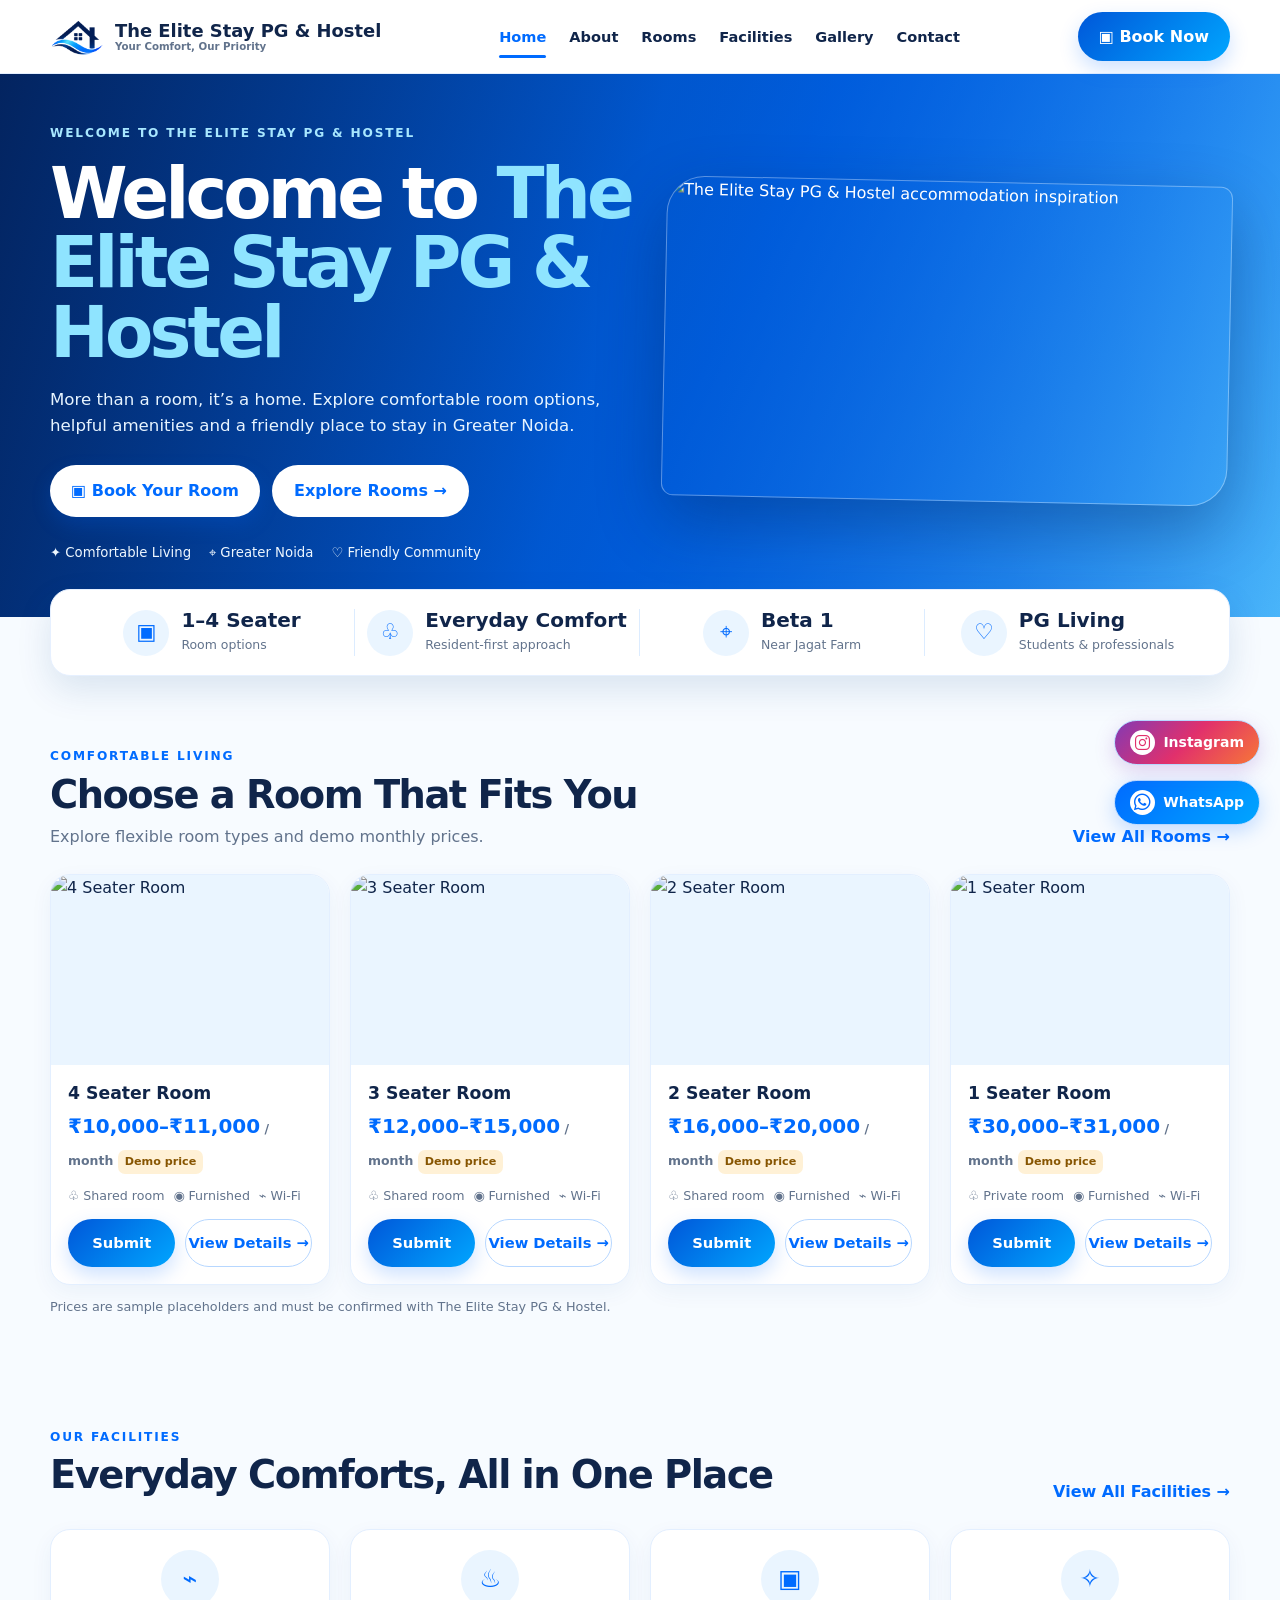
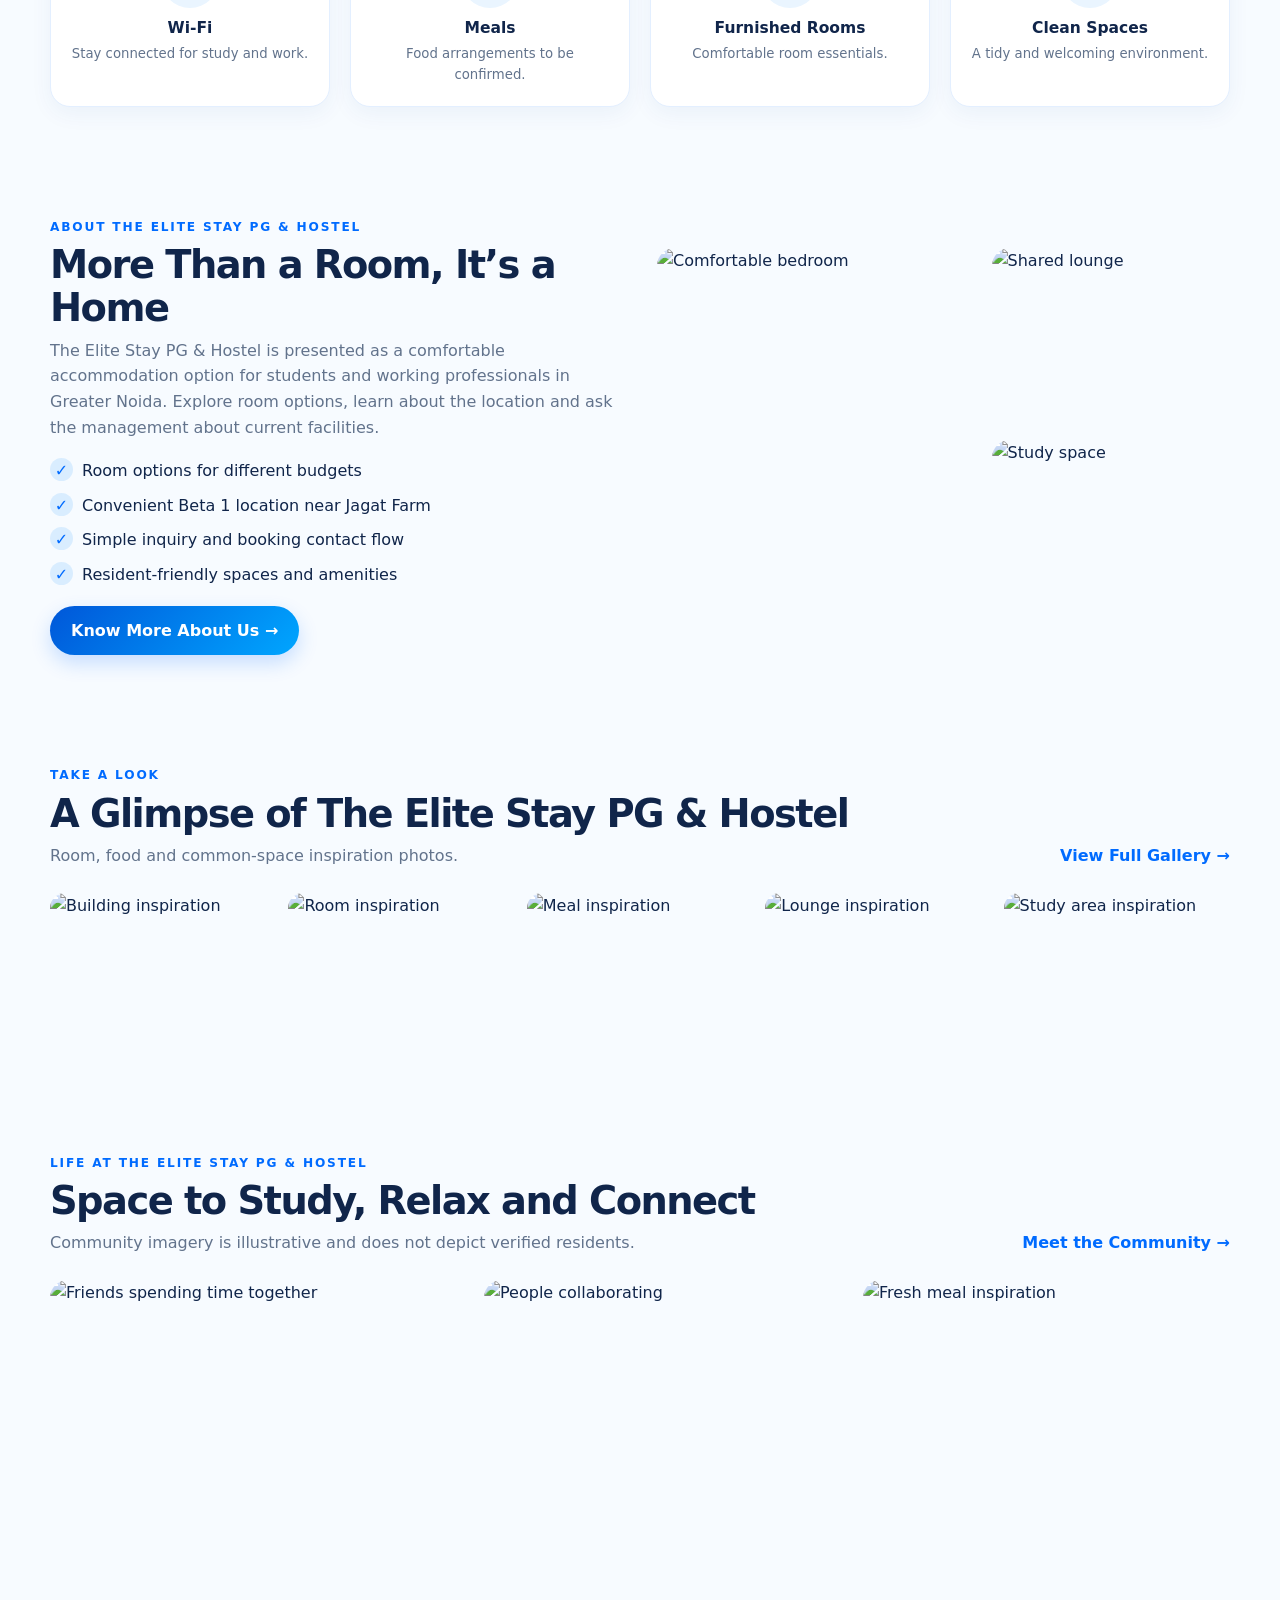
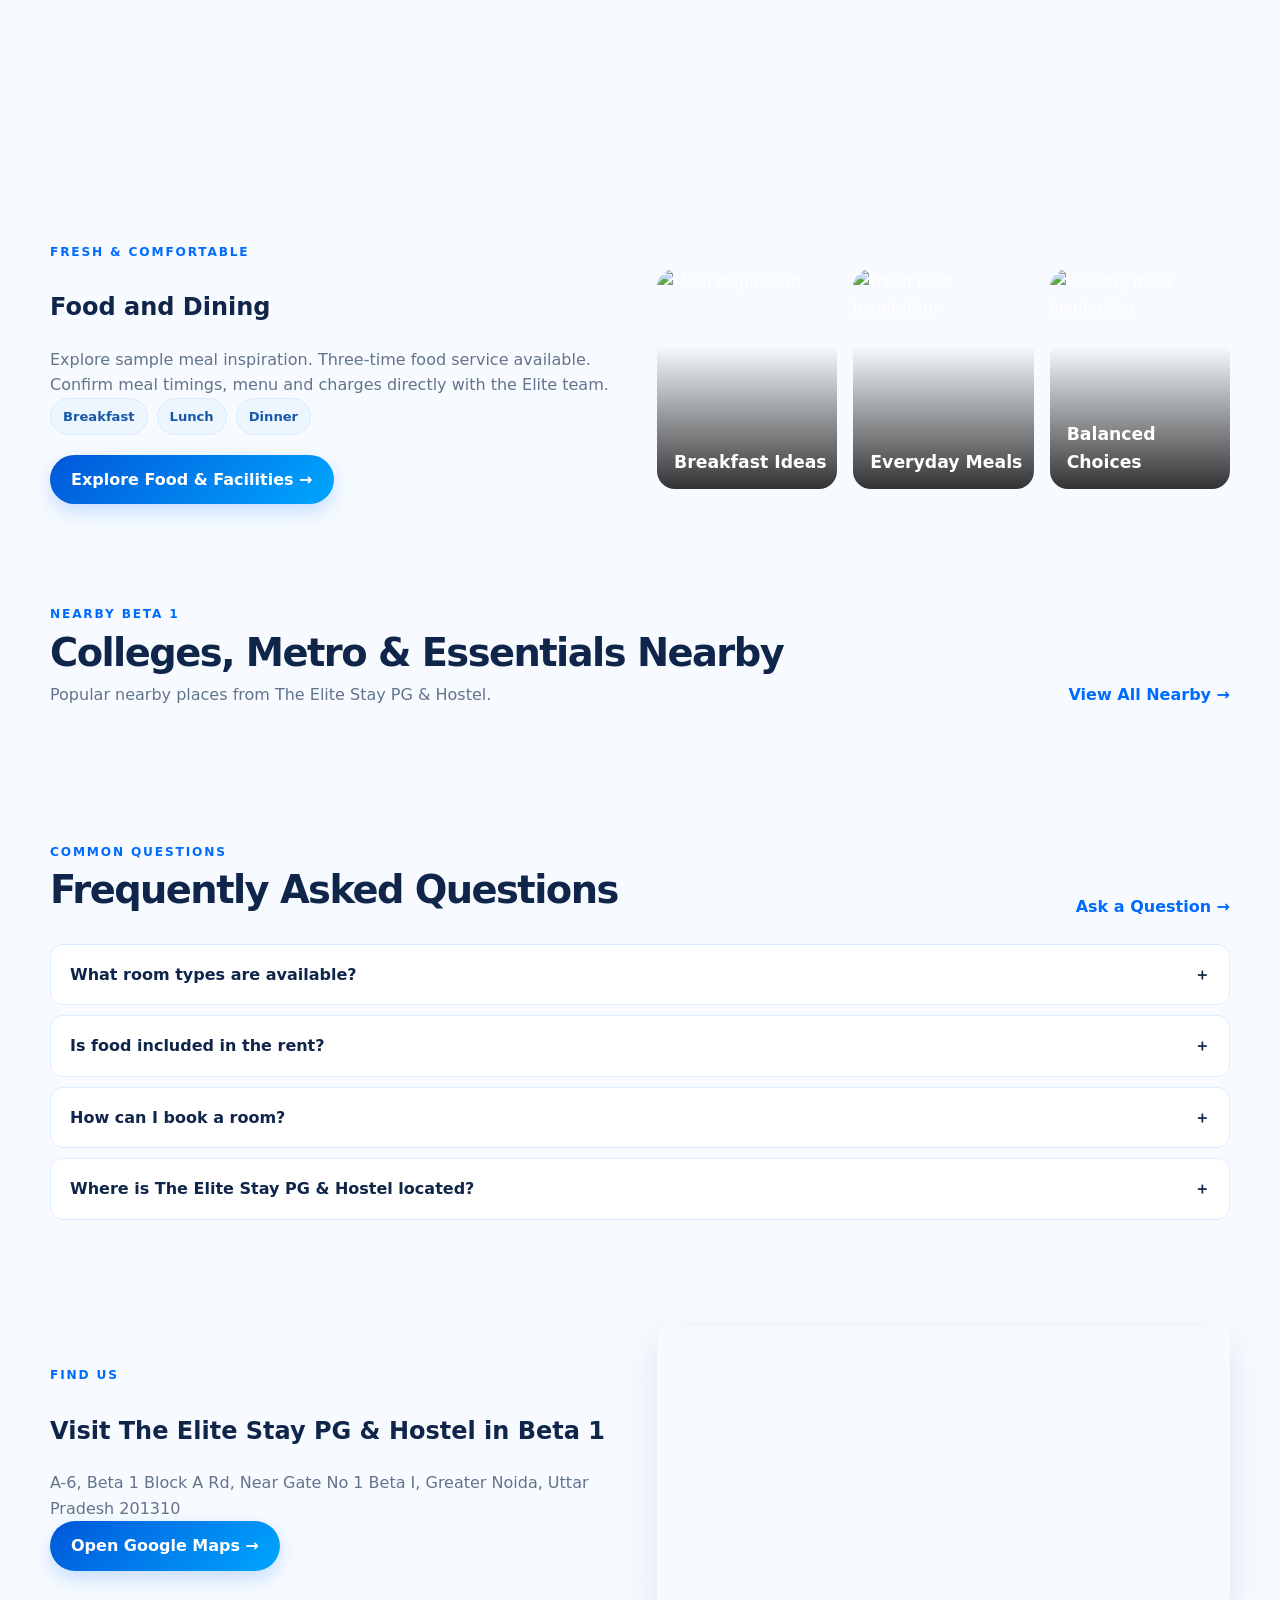
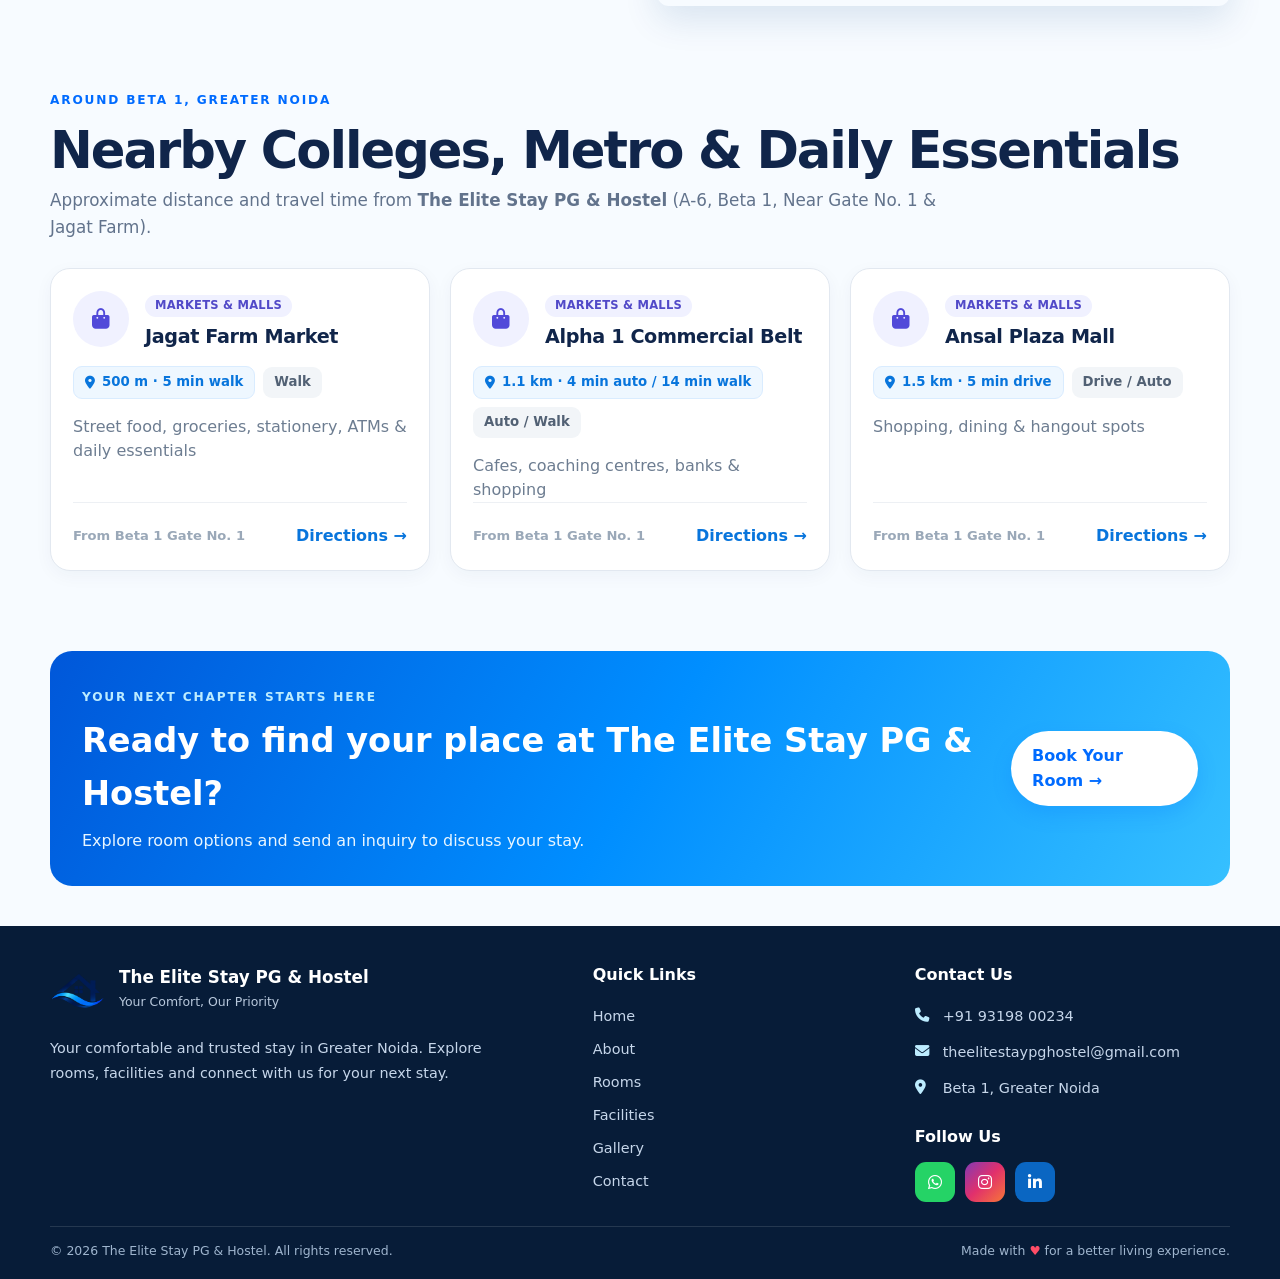
==== index.html @ ffca2553 "Update Elite Stay website" ====
<!doctype html>
<html lang="en">

<head>
    <meta charset="utf-8">
    <meta name="viewport" content="width=device-width,initial-scale=1">
    <meta name="description"
        content="Explore The Elite Stay PG & Hostel rooms, facilities, gallery and contact information in Beta 1, Greater Noida.">
    <meta name="theme-color" content="#006bff">
    <title>Home | The Elite Stay PG & Hostel</title>
    <link rel="stylesheet" href="css/style.css">
    <link rel="stylesheet"
href="https://cdnjs.cloudflare.com/ajax/libs/font-awesome/6.5.2/css/all.min.css">
</head>

<body class="page-home">
    <header class="topbar">
        <div    class="container nav"><a class="brand" href="index.html">
    <img src="images/elite-stay-logo.png"
         alt="The Elite Stay PG & Hostel Logo"
         class="brand-logo">
    <span>
        The Elite Stay PG & Hostel
        <small>Your Comfort, Our Priority</small>
    </span>
</a>
            <nav class="nav-links"><a href="index.html" class="active">Home</a><a href="about.html" class="">About</a><a
                    href="rooms.html" class="">Rooms</a><a href="facilities.html" class="">Facilities</a><a
                    href="gallery.html" class="">Gallery</a><a href="contact.html" class="">Contact</a></nav><a
                class="btn nav-cta" href="contact.html#contact-form">▣ Book Now</a>
        </div>
    </header>
    <section class="hero ">
        <div class="container hero-grid">
            <div><span class="eyebrow" style="color:#a8e7ff">WELCOME TO THE ELITE STAY PG & HOSTEL</span>
                <h1>Welcome to <span>The Elite Stay PG & Hostel</span></h1>
                <p>More than a room, it’s a home. Explore comfortable room options, helpful amenities and a friendly
                    place to stay in Greater Noida.</p>
                <div class="hero-actions"><a class="btn btn-light" href="contact.html#contact-form">▣ Book Your
                        Room</a><a class="btn btn-outline" href="rooms.html" style="border-color:#ffffff88">Explore
                        Rooms →</a></div>
                <div class="hero-points"><span>✦ Comfortable Living</span><span>⌖ Greater Noida</span><span>♡ Friendly
                        Community</span></div>
            </div>
            <div class="hero-photo"><img
                    src="https://images.unsplash.com/photo-1497366754035-f200968a6e72?auto=format&fit=crop&w=1200&q=85"
                    alt="The Elite Stay PG & Hostel accommodation inspiration" loading="lazy" class=""></div>
        </div>
    </section>
    <div class="container stats-wrap">
        <div class="stats">
            <div class="stat">
                <div class="stat-icon">▣</div>
                <div><strong>1–4 Seater</strong><span>Room options</span></div>
            </div>
            <div class="stat">
                <div class="stat-icon">♧</div>
                <div><strong>Everyday Comfort</strong><span>Resident-first approach</span></div>
            </div>
            <div class="stat">
                <div class="stat-icon">⌖</div>
                <div><strong>Beta 1</strong><span>Near Jagat Farm</span></div>
            </div>
            <div class="stat">
                <div class="stat-icon">♡</div>
                <div><strong>PG Living</strong><span>Students & professionals</span></div>
            </div>
        </div>
    </div>
    <section class="section">
        <div class="container">
            <div class="section-head">
                <div><span class="eyebrow">COMFORTABLE LIVING</span>
                    <h2>Choose a Room That Fits You</h2>
                    <p>Explore flexible room types and demo monthly prices.</p>
                </div><a class="text-link" href="rooms.html">View All Rooms →</a>
            </div>
            <div class="grid rooms-grid">
                <article class="card" data-room-card="4">
                    <div class="card-image"><img
                            src="https://images.unsplash.com/photo-1611892440504-42a792e24d32?auto=format&fit=crop&w=900&q=85"
                            alt="4 Seater Room" loading="lazy" class=""></div>
                    <div class="card-body">
                        <h3>4 Seater Room</h3>
                        <div class="price">₹10,000–₹11,000<small> / month <span class="badge-demo">Demo price</span></small>
                        </div>
                        <div class="features"><span>♧ Shared room</span><span>◉ Furnished</span><span>⌁ Wi-Fi</span>
                        </div>
                        <div class="room-card-actions">
                            <button class="btn" type="button" data-room-submit="4 Seater Room">Submit</button>
                            <button class="btn btn-outline" type="button" data-room-details="4 Seater Room">View Details →</button>
                        </div>
                    </div>
                </article>
                <article class="card" data-room-card="3">
                    <div class="card-image"><img
                            src="https://images.unsplash.com/photo-1616594039964-ae9021a400a0?auto=format&fit=crop&w=900&q=85"
                            alt="3 Seater Room" loading="lazy" class=""></div>
                    <div class="card-body">
                        <h3>3 Seater Room</h3>
                        <div class="price">₹12,000–₹15,000<small> / month <span class="badge-demo">Demo price</span></small>
                        </div>
                        <div class="features"><span>♧ Shared room</span><span>◉ Furnished</span><span>⌁ Wi-Fi</span>
                        </div>
                        <div class="room-card-actions">
                            <button class="btn" type="button" data-room-submit="3 Seater Room">Submit</button>
                            <button class="btn btn-outline" type="button" data-room-details="3 Seater Room">View Details →</button>
                        </div>
                    </div>
                </article>
                <article class="card" data-room-card="2">
                    <div class="card-image"><img
                            src="https://images.unsplash.com/photo-1616486338812-3dadae4b4ace?auto=format&fit=crop&w=900&q=85"
                            alt="2 Seater Room" loading="lazy" class=""></div>
                    <div class="card-body">
                        <h3>2 Seater Room</h3>
                        <div class="price">₹16,000–₹20,000<small> / month <span class="badge-demo">Demo price</span></small>
                        </div>
                        <div class="features"><span>♧ Shared room</span><span>◉ Furnished</span><span>⌁ Wi-Fi</span>
                        </div>
                        <div class="room-card-actions">
                            <button class="btn" type="button" data-room-submit="2 Seater Room">Submit</button>
                            <button class="btn btn-outline" type="button" data-room-details="2 Seater Room">View Details →</button>
                        </div>
                    </div>
                </article>
                <article class="card" data-room-card="1">
                    <div class="card-image"><img
                            src="https://images.unsplash.com/photo-1631049307264-da0ec9d70304?auto=format&fit=crop&w=900&q=85"
                            alt="1 Seater Room" loading="lazy" class=""></div>
                    <div class="card-body">
                        <h3>1 Seater Room</h3>
                        <div class="price">₹30,000–₹31,000<small> / month <span class="badge-demo">Demo price</span></small>
                        </div>
                        <div class="features"><span>♧ Private room</span><span>◉ Furnished</span><span>⌁ Wi-Fi</span>
                        </div>
                        <div class="room-card-actions">
                            <button class="btn" type="button" data-room-submit="1 Seater Room">Submit</button>
                            <button class="btn btn-outline" type="button" data-room-details="1 Seater Room">View Details →</button>
                        </div>
                    </div>
                </article>
            </div>
            <p class="muted" style="font-size:.8rem;margin-top:12px">Prices are sample placeholders and must be
                confirmed with The Elite Stay PG & Hostel.</p>
        </div>
    </section>
    <section class="section-sm">
        <div class="container">
            <div class="section-head">
                <div><span class="eyebrow">OUR FACILITIES</span>
                    <h2>Everyday Comforts, All in One Place</h2>
                </div><a class="text-link" href="facilities.html">View All Facilities →</a>
            </div>
            <div class="grid four-grid">
                <div class="card amenity">
                    <div class="amenity-icon">⌁</div>
                    <h3>Wi-Fi</h3>
                    <p>Stay connected for study and work.</p>
                </div>
                <div class="card amenity">
                    <div class="amenity-icon">♨</div>
                    <h3>Meals</h3>
                    <p>Food arrangements to be confirmed.</p>
                </div>
                <div class="card amenity">
                    <div class="amenity-icon">▣</div>
                    <h3>Furnished Rooms</h3>
                    <p>Comfortable room essentials.</p>
                </div>
                <div class="card amenity">
                    <div class="amenity-icon">✧</div>
                    <h3>Clean Spaces</h3>
                    <p>A tidy and welcoming environment.</p>
                </div>
            </div>
        </div>
    </section>
    <section class="section">
        <div class="container split">
            <div><span class="eyebrow">ABOUT THE ELITE STAY PG & HOSTEL</span>
                <h2>More Than a Room, It’s a Home</h2>
                <p class="muted">The Elite Stay PG & Hostel is presented as a comfortable accommodation option for students and working
                    professionals in Greater Noida. Explore room options, learn about the location and ask the
                    management about current facilities.</p>
                <ul class="check-list">
                    <li>Room options for different budgets</li>
                    <li>Convenient Beta 1 location near Jagat Farm</li>
                    <li>Simple inquiry and booking contact flow</li>
                    <li>Resident-friendly spaces and amenities</li>
                </ul><a class="btn" href="about.html">Know More About Us →</a>
            </div>
            <div class="photo-collage"><img
                    src="https://images.unsplash.com/photo-1616486338812-3dadae4b4ace?auto=format&fit=crop&w=900&q=85"
                    alt="Comfortable bedroom" loading="lazy" class=""><img
                    src="https://images.unsplash.com/photo-1600210492486-724fe5c67fb0?auto=format&fit=crop&w=900&q=85"
                    alt="Shared lounge" loading="lazy" class=""><img
                    src="https://images.unsplash.com/photo-1524758631624-e2822e304c36?auto=format&fit=crop&w=900&q=85"
                    alt="Study space" loading="lazy" class=""></div>
        </div>
    </section>
    <section class="section-sm">
        <div class="container">
            <div class="section-head">
                <div><span class="eyebrow">TAKE A LOOK</span>
                    <h2>A Glimpse of The Elite Stay PG & Hostel</h2>
                    <p>Room, food and common-space inspiration photos.</p>
                </div><a class="text-link" href="gallery.html">View Full Gallery →</a>
            </div>
            <div class="gallery-strip"><img
                    src="https://images.unsplash.com/photo-1616486338812-3dadae4b4ace?auto=format&fit=crop&w=1400&q=85"
                    alt="Building inspiration" loading="lazy" class=""><img
                    src="https://images.unsplash.com/photo-1611892440504-42a792e24d32?auto=format&fit=crop&w=900&q=85"
                    alt="Room inspiration" loading="lazy" class=""><img
                    src="https://images.unsplash.com/photo-1547592180-85f173990554?auto=format&fit=crop&w=900&q=85"
                    alt="Meal inspiration" loading="lazy" class=""><img
                    src="https://images.unsplash.com/photo-1600210492486-724fe5c67fb0?auto=format&fit=crop&w=900&q=85"
                    alt="Lounge inspiration" loading="lazy" class=""><img
                    src="https://images.unsplash.com/photo-1524758631624-e2822e304c36?auto=format&fit=crop&w=900&q=85"
                    alt="Study area inspiration" loading="lazy" class=""></div>
        </div>
    </section>
    <section class="section">
        <div class="container">
            <div class="section-head">
                <div><span class="eyebrow">LIFE AT THE ELITE STAY PG & HOSTEL</span>
                    <h2>Space to Study, Relax and Connect</h2>
                    <p>Community imagery is illustrative and does not depict verified residents.</p>
                </div><a class="text-link" href="gallery.html#residents">Meet the Community →</a>
            </div>
            <div class="resident-strip"><img
                    src="https://images.unsplash.com/photo-1529156069898-49953e39b3ac?auto=format&fit=crop&w=900&q=85"
                    alt="Friends spending time together" loading="lazy" class=""><img
                    src="https://images.unsplash.com/photo-1521737711867-e3b97375f902?auto=format&fit=crop&w=900&q=85"
                    alt="People collaborating" loading="lazy" class=""><img
                    src="https://images.unsplash.com/photo-1546069901-ba9599a7e63c?auto=format&fit=crop&w=900&q=85"
                    alt="Fresh meal inspiration" loading="lazy" class=""></div>
        </div>
    </section>
    <section class="section-sm">
        <div class="container split">
            <div><span class="eyebrow">FRESH & COMFORTABLE</span>
                <h2>Food and Dining</h2>
                <p class="muted">Explore sample meal inspiration. Three-time food service available. Confirm meal timings, menu and charges directly with the Elite team.</p>
                <div class="feature-pills"><span class="pill">Breakfast</span><span class="pill">Lunch</span><span
                        class="pill">Dinner</span></div>
                <p style="margin-top:20px"><a class="btn" href="facilities.html#food">Explore Food & Facilities →</a>
                </p>
            </div>
            <div class="food-grid">
                <div class="food-card"><img
                        src="https://images.unsplash.com/photo-1547592180-85f173990554?auto=format&fit=crop&w=900&q=85"
                        alt="Meal inspiration" loading="lazy" class=""><strong>Breakfast Ideas</strong></div>
                <div class="food-card"><img
                        src="https://images.unsplash.com/photo-1546069901-ba9599a7e63c?auto=format&fit=crop&w=900&q=85"
                        alt="Fresh food inspiration" loading="lazy" class=""><strong>Everyday Meals</strong></div>
                <div class="food-card"><img
                        src="https://images.unsplash.com/photo-1512621776951-a57141f2eefd?auto=format&fit=crop&w=900&q=85"
                        alt="Healthy meal inspiration" loading="lazy" class=""><strong>Balanced Choices</strong></div>
            </div>
        </div>
    </section>

    <section class="section-sm nearby-sample-section" id="nearby-sample">
        <div class="container">
            <div class="section-head">
                <div><span class="eyebrow">NEARBY BETA 1</span>
                    <h2>Colleges, Metro &amp; Essentials Nearby</h2>
                    <p>Popular nearby places from The Elite Stay PG &amp; Hostel.</p>
                </div><a class="text-link" href="contact.html#nearby-locations">View All Nearby →</a>
            </div>
            <div class="nearby-grid nearby-sample-grid" data-nearby-sample-grid></div>
        </div>
    </section>

    <section class="section">
        <div class="container">
            <div class="section-head">
                <div><span class="eyebrow">COMMON QUESTIONS</span>
                    <h2>Frequently Asked Questions</h2>
                </div><a class="text-link" href="contact.html">Ask a Question →</a>
            </div>
            <div class="faq-list">
                <div class="faq-item"><button class="faq-question" aria-expanded="false">What room types are
                        available?<span>＋</span></button>
                    <div class="faq-answer">The Elite Stay PG & Hostel offers 1, 2, 3 and 4-seater rooms. AC rooms, proper cleaning, spacious living areas, study tables, comfortable beds, storage space, food service, and other essential facilities are available. Availability and final pricing should be confirmed with management.</div>
                </div>
                <div class="faq-item"><button class="faq-question" aria-expanded="false">Is food included in the
                        rent?<span>＋</span></button>
                    <div class="faq-answer">Food is included in the monthly room rent, so there are no extra charges for meals. Three-time food service is available for residents. Meal timings and the daily menu can be confirmed with the PG management.</div>
                </div>
                <div class="faq-item"><button class="faq-question" aria-expanded="false">How can I book a
                        room?<span>＋</span></button>
                    <div class="faq-answer">Use the inquiry form to prepare a WhatsApp message or submit a demo inquiry. Online delivery requires a future backend.</div>
                </div>
                <div class="faq-item"><button class="faq-question" aria-expanded="false">Where is The Elite Stay PG & Hostel
                        located?<span>＋</span></button>
                    <div class="faq-answer">A-6, Beta 1 Block A Rd, Near Gate No 1  Beta I, Greater Noida, Uttar Pradesh 201310</div>
                </div>
            </div>
        </div>
    </section>
    <section class="section-sm">
        <div class="container split">
            <div><span class="eyebrow">FIND US</span>
                <h2>Visit The Elite Stay PG & Hostel in Beta 1</h2>
                <p class="muted">A-6, Beta 1 Block A Rd, Near Gate No 1  Beta I, Greater Noida, Uttar Pradesh 201310</p><a class="btn"
                    data-directions target="_blank" rel="noopener" href="#">Open Google Maps →</a>
            </div><iframe class="map-frame" title="Map to The Elite Stay PG & Hostel" data-map loading="lazy" src=""></iframe>
        </div>
    </section>
    <section class="section-sm nearby-home-reference-section">
        <div class="container">
            <div class="nearby-hero-head">
                <div>
                    <span class="eyebrow">AROUND BETA 1, GREATER NOIDA</span>
                    <h2>Nearby Colleges, Metro &amp; Daily Essentials</h2>
                    <p class="muted">Approximate distance and travel time from <strong>The Elite Stay PG &amp; Hostel</strong> (A-6, Beta 1, Near Gate No. 1 &amp; Jagat Farm).</p>
                </div>
            </div>
            <div class="nearby-grid nearby-home-reference-grid">
                <article class="nearby-card" data-category="market">
                    <div class="nearby-card-top">
                        <div class="nearby-icon"><i class="fa-solid fa-bag-shopping" aria-hidden="true"></i></div>
                        <div class="nearby-card-main"><span class="nearby-category">Markets &amp; Malls</span><h3>Jagat Farm Market</h3></div>
                    </div>
                    <div class="nearby-meta"><span class="nearby-distance"><i class="fa-solid fa-location-dot" aria-hidden="true"></i>500 m · 5 min walk</span><span class="nearby-mode">Walk</span></div>
                    <p class="nearby-description">Street food, groceries, stationery, ATMs &amp; daily essentials</p>
                    <div class="nearby-card-footer"><span class="nearby-origin">From Beta 1 Gate No. 1</span><a class="nearby-directions" href="https://www.google.com/maps/dir/?api=1&amp;origin=The%20Elite%20Stay%20PG%20%26%20Hostel%2C%20A-6%2C%20Beta%201%2C%20Greater%20Noida&amp;destination=Jagat%20Farm%20Market%2C%20Greater%20Noida%2C%20Uttar%20Pradesh" target="_blank" rel="noopener noreferrer">Directions →</a></div>
                </article>
                <article class="nearby-card" data-category="market">
                    <div class="nearby-card-top">
                        <div class="nearby-icon"><i class="fa-solid fa-bag-shopping" aria-hidden="true"></i></div>
                        <div class="nearby-card-main"><span class="nearby-category">Markets &amp; Malls</span><h3>Alpha 1 Commercial Belt</h3></div>
                    </div>
                    <div class="nearby-meta"><span class="nearby-distance"><i class="fa-solid fa-location-dot" aria-hidden="true"></i>1.1 km · 4 min auto / 14 min walk</span><span class="nearby-mode">Auto / Walk</span></div>
                    <p class="nearby-description">Cafes, coaching centres, banks &amp; shopping</p>
                    <div class="nearby-card-footer"><span class="nearby-origin">From Beta 1 Gate No. 1</span><a class="nearby-directions" href="https://www.google.com/maps/dir/?api=1&amp;origin=The%20Elite%20Stay%20PG%20%26%20Hostel%2C%20A-6%2C%20Beta%201%2C%20Greater%20Noida&amp;destination=Alpha%201%20Commercial%20Belt%2C%20Greater%20Noida%2C%20Uttar%20Pradesh" target="_blank" rel="noopener noreferrer">Directions →</a></div>
                </article>
                <article class="nearby-card" data-category="market">
                    <div class="nearby-card-top">
                        <div class="nearby-icon"><i class="fa-solid fa-bag-shopping" aria-hidden="true"></i></div>
                        <div class="nearby-card-main"><span class="nearby-category">Markets &amp; Malls</span><h3>Ansal Plaza Mall</h3></div>
                    </div>
                    <div class="nearby-meta"><span class="nearby-distance"><i class="fa-solid fa-location-dot" aria-hidden="true"></i>1.5 km · 5 min drive</span><span class="nearby-mode">Drive / Auto</span></div>
                    <p class="nearby-description">Shopping, dining &amp; hangout spots</p>
                    <div class="nearby-card-footer"><span class="nearby-origin">From Beta 1 Gate No. 1</span><a class="nearby-directions" href="https://www.google.com/maps/dir/?api=1&amp;origin=The%20Elite%20Stay%20PG%20%26%20Hostel%2C%20A-6%2C%20Beta%201%2C%20Greater%20Noida&amp;destination=Ansal%20Plaza%20Mall%2C%20Greater%20Noida%2C%20Uttar%20Pradesh" target="_blank" rel="noopener noreferrer">Directions →</a></div>
                </article>
            </div>
        </div>
    </section>
    <section class="section-sm">
        <div class="container">
            <div class="cta">
                <div><span class="eyebrow" style="color:#bcecff">YOUR NEXT CHAPTER STARTS HERE</span>
                    <h2>Ready to find your place at The Elite Stay PG & Hostel?</h2>
                    <p>Explore room options and send an inquiry to discuss your stay.</p>
                </div><a class="btn btn-light" href="contact.html#contact-form">Book Your Room →</a>
            </div>
        </div>
    </section>
<a
    class="floating-whatsapp"
    href="https://wa.me/919319800234"
    data-floating-whatsapp
    target="_blank"
    rel="noopener noreferrer"
    aria-label="Chat with The Elite Stay PG & Hostel on WhatsApp"
>
    <span class="whatsapp-mark" aria-hidden="true">
        <i class="fa-brands fa-whatsapp"></i>
    </span>
    <span>WhatsApp</span>
</a>

<a class="floating-instagram" href="https://www.instagram.com/theelitestaypg/" data-floating-instagram
   target="_blank" rel="noopener noreferrer"
   aria-label="Open The Elite Stay PG & Hostel on Instagram">
  <span class="instagram-mark" aria-hidden="true"><i class="fa-brands fa-instagram"></i></span>
  <span>Instagram</span>
</a>

    <footer class="footer elite-professional-footer">
  <div class="container">
    <div class="elite-footer-grid">
      <div class="elite-footer-column elite-footer-about">
        <div class="elite-footer-brand">
          <img src="images/elite-stay-logo.png" alt="The Elite Stay PG & Hostel Logo" class="elite-footer-logo">
          <div>
            <strong>The Elite Stay PG & Hostel</strong>
            <span>Your Comfort, Our Priority</span>
          </div>
        </div>
        <p>Your comfortable and trusted stay in Greater Noida. Explore rooms, facilities and connect with us for your next stay.</p>
      </div>

      <div class="elite-footer-column">
        <h3>Quick Links</h3>
        <div class="elite-footer-links">
          <a href="index.html">Home</a>
          <a href="about.html">About</a>
          <a href="rooms.html">Rooms</a>
          <a href="facilities.html">Facilities</a>
          <a href="gallery.html">Gallery</a>
          <a href="contact.html">Contact</a>
        </div>
      </div>

      <div class="elite-footer-column">
        <h3>Contact Us</h3>
        <div class="elite-footer-contact">
          <a href="tel:+919319800234"><i class="fa-solid fa-phone" aria-hidden="true"></i><span>+91 93198 00234</span></a>
          <a href="mailto:theelitestaypghostel@gmail.com"><i class="fa-solid fa-envelope" aria-hidden="true"></i><span>theelitestaypghostel@gmail.com</span></a>
          <a href="https://www.google.com/maps/search/?api=1&query=28.4769706,77.5034043" target="_blank" rel="noopener"><i class="fa-solid fa-location-dot" aria-hidden="true"></i><span>Beta 1, Greater Noida</span></a>
        </div>
        <h3 class="elite-footer-social-title">Follow Us</h3>
        <div class="footer-social-only" aria-label="Social links">
          <a href="https://wa.me/919319800234" target="_blank" rel="noopener" aria-label="WhatsApp The Elite Stay PG & Hostel" class="footer-social whatsapp"><i class="fa-brands fa-whatsapp" aria-hidden="true"></i></a>
          <a href="https://www.instagram.com/theelitestaypg/" target="_blank" rel="noopener" aria-label="Instagram The Elite Stay PG & Hostel" class="footer-social instagram"><i class="fa-brands fa-instagram" aria-hidden="true"></i></a>
          <a href="https://www.linkedin.com/in/the-elite-stay-g-b77493451/" target="_blank" rel="noopener" aria-label="LinkedIn The Elite Stay PG & Hostel" class="footer-social linkedin"><i class="fa-brands fa-linkedin-in" aria-hidden="true"></i></a>
        </div>
      </div>
    </div>
    <div class="footer-bottom elite-professional-bottom">
      <span>© 2026 The Elite Stay PG & Hostel. All rights reserved.</span>
      <span>Made with <span aria-hidden="true">♥</span> for a better living experience.</span>
    </div>
  </div>
</footer>
    <div class="modal-backdrop" id="roomModal" aria-hidden="true">
        <div class="modal" role="dialog" aria-modal="true"><button class="modal-close" data-modal-close
                aria-label="Close">×</button><img data-modal-image src="" alt="">
            <div class="modal-content">
                <h2 data-modal-title>Room details</h2>
                <div class="price" data-modal-price></div>
                <p data-modal-description></p>
                <p class="muted">Confirm current availability and inclusions directly with The Elite Stay PG & Hostel.</p><button
                    class="btn" data-modal-book>Ask about this room →</button>
            </div>
        </div>
    </div>
    <div class="modal-backdrop lightbox" id="lightbox" aria-hidden="true">
        <div class="modal" role="dialog" aria-modal="true"><button class="modal-close" data-lightbox-close
                aria-label="Close">×</button><img src="" alt="">
            <div class="lightbox-caption"><button class="btn btn-outline" data-lightbox-prev>← Previous</button><strong
                    data-lightbox-caption></strong><button class="btn btn-outline" data-lightbox-next>Next →</button>
            </div>
        </div>
    </div>
    <script src="js/main.js"></script>
</body>

</html>
---- css/style.css ----
:root {
  --blue: #006bff;
  --blue2: #00a6ff;
  --navy: #063b8c;
  --ink: #10254a;
  --muted: #62738c;
  --pale: #eaf5ff;
  --bg: #f7fbff;
  --white: #fff;
  --footer: #071c38;
  --line: #dcecff;
  --shadow: 0 14px 35px rgba(10, 65, 135, .12);
  --radius: 20px
}

* {
  box-sizing: border-box
}

html {
  scroll-behavior: smooth;
  scroll-padding-top: 86px
}

body {
  margin: 0;
  background: var(--bg);
  color: var(--ink);
  font-family: Inter, ui-sans-serif, system-ui, -apple-system, "Segoe UI", sans-serif;
  line-height: 1.6
}

img {
  display: block;
  max-width: 100%;
  width: 100%;
  object-fit: cover
}

a {
  color: inherit;
  text-decoration: none
}

button,
input,
select,
textarea {
  font: inherit
}

button {
  cursor: pointer
}

.container {
  width: min(1180px, calc(100% - 36px));
  margin: auto
}

.section {
  padding: 66px 0
}

.section-sm {
  padding: 40px 0
}

.eyebrow {
  display: inline-block;
  color: var(--blue);
  font-size: .76rem;
  font-weight: 850;
  letter-spacing: .15em;
  text-transform: uppercase;
  margin-bottom: 6px
}

.section-head {
  display: flex;
  justify-content: space-between;
  align-items: end;
  gap: 20px;
  margin-bottom: 24px
}

.section-head h2,
.section h2 {
  font-size: clamp(1.7rem, 3vw, 2.5rem);
  line-height: 1.13;
  margin: 0 0 8px;
  letter-spacing: -.04em
}

.section-head p,
.muted {
  color: var(--muted);
  margin: 0
}

.btn {
  display: inline-flex;
  align-items: center;
  justify-content: center;
  gap: 9px;
  border: 0;
  border-radius: 999px;
  padding: 12px 21px;
  background: linear-gradient(135deg, #0057d9, #00a6ff);
  color: white;
  font-weight: 800;
  box-shadow: 0 8px 20px rgba(0, 107, 255, .2);
  transition: .2s transform, .2s box-shadow
}

.btn:hover {
  transform: translateY(-2px);
  box-shadow: 0 12px 25px rgba(0, 107, 255, .27)
}

.btn-outline {
  background: #fff;
  color: var(--blue);
  border: 1px solid #b7d7ff;
  box-shadow: none
}

.btn-light {
  background: white;
  color: var(--blue)
}

.text-link {
  color: var(--blue);
  font-weight: 800;
  white-space: nowrap
}

.topbar {
  background: rgba(255, 255, 255, .94);
  backdrop-filter: blur(14px);
  position: sticky;
  top: 0;
  z-index: 100;
  border-bottom: 1px solid #e4efff
}

.nav {
  min-height: 72px;
  display: flex;
  align-items: center;
  justify-content: space-between;
  gap: 20px
}

.brand {
  display: flex;
  align-items: center;
  gap: 10px;
  font-weight: 900;
  font-size: 1.12rem;
  line-height: 1.1
}

.brand-mark {
  width: 42px;
  height: 42px;
  display: grid;
  place-items: center;
  border-radius: 13px;
  background: linear-gradient(135deg, #006bff, #4cc7ff);
  color: white;
  font-size: 1.3rem
}

.brand small {
  display: block;
  font-size: .64rem;
  font-weight: 600;
  color: var(--muted);
  letter-spacing: 0
}

.nav-links {
  display: flex;
  align-items: center;
  gap: 23px;
  font-size: .91rem;
  font-weight: 700
}

.nav-links a {
  padding: 25px 0;
  position: relative
}

.nav-links a:hover,
.nav-links a.active {
  color: var(--blue)
}

.nav-links a.active:after {
  content: "";
  position: absolute;
  bottom: 15px;
  left: 0;
  right: 0;
  height: 3px;
  background: var(--blue);
  border-radius: 9px
}

.nav-cta {
  white-space: nowrap
}

.menu-toggle {
  display: none;
  border: 0;
  background: var(--pale);
  color: var(--blue);
  border-radius: 12px;
  padding: 9px 12px;
  font-size: 1.2rem
}

.hero {
  position: relative;
  isolation: isolate;
  overflow: hidden;
  color: white;
  background: linear-gradient(115deg, #063b8c 0%, #006bff 55%, #52bfff 100%)
}

.hero:before {
  content: "";
  position: absolute;
  inset: 0;
  background: linear-gradient(90deg, rgba(3, 35, 94, .94), rgba(0, 83, 198, .78) 43%, rgba(0, 92, 200, .12)), url('https://images.unsplash.com/photo-1600585154340-be6161a56a0c?auto=format&fit=crop&w=1800&q=85') center/cover;
  z-index: -1
}

.hero-grid {
  min-height: 420px;
  display: grid;
  grid-template-columns: 1.02fr .98fr;
  align-items: center;
  gap: 25px;
  padding-top: 45px;
  padding-bottom: 54px
}

.hero h1 {
  font-size: clamp(2.6rem, 5.5vw, 4.6rem);
  line-height: .99;
  letter-spacing: -.055em;
  margin: 10px 0 18px
}

.hero h1 span {
  color: #8fe4ff
}

.hero p {
  max-width: 560px;
  color: #e7f4ff;
  font-size: 1.04rem
}

.hero-actions {
  display: flex;
  flex-wrap: wrap;
  gap: 12px;
  margin: 25px 0
}

.hero-points {
  display: flex;
  flex-wrap: wrap;
  gap: 18px;
  font-size: .83rem;
  color: #eef7ff
}

.hero-photo {
  height: 320px;
  border-radius: 28px;
  overflow: hidden;
  border: 1px solid rgba(255, 255, 255, .35);
  box-shadow: 0 25px 65px #001d4e55;
  transform: rotate(1deg)
}

.hero-photo img {
  height: 100%
}

.page-hero .hero-grid {
  min-height: 300px
}

.page-hero .hero-photo {
  height: 230px
}

.stats-wrap {
  margin-top: -28px;
  position: relative;
  z-index: 2
}

.stats {
  background: #fff;
  border: 1px solid #e6f0ff;
  border-radius: 20px;
  box-shadow: var(--shadow);
  display: grid;
  grid-template-columns: repeat(4, 1fr);
  padding: 19px
}

.stat {
  display: flex;
  align-items: center;
  justify-content: center;
  gap: 12px;
  border-right: 1px solid var(--line)
}

.stat:last-child {
  border: 0
}

.stat-icon {
  width: 46px;
  height: 46px;
  border-radius: 50%;
  display: grid;
  place-items: center;
  background: var(--pale);
  color: var(--blue);
  font-size: 1.35rem
}

.stat strong {
  display: block;
  font-size: 1.25rem;
  line-height: 1.1
}

.stat span {
  font-size: .78rem;
  color: var(--muted)
}

.grid {
  display: grid;
  gap: 20px
}

.rooms-grid {
  grid-template-columns: repeat(4, minmax(0, 1fr))
}

.three-grid {
  grid-template-columns: repeat(3, minmax(0, 1fr))
}

.four-grid {
  grid-template-columns: repeat(4, minmax(0, 1fr))
}

.two-grid {
  grid-template-columns: repeat(2, minmax(0, 1fr))
}

.card {
  background: #fff;
  border: 1px solid #e3efff;
  border-radius: var(--radius);
  overflow: hidden;
  box-shadow: 0 7px 22px rgba(14, 75, 145, .055);
  transition: transform .22s, box-shadow .22s
}

.card:hover {
  transform: translateY(-4px);
  box-shadow: var(--shadow)
}

.card-image {
  height: 190px;
  position: relative;
  overflow: hidden;
  background: var(--pale)
}

.card-image img {
  height: 100%;
  transition: transform .45s
}

.card:hover .card-image img {
  transform: scale(1.045)
}

.card-body {
  padding: 17px
}

.card h3 {
  margin: 0 0 6px;
  font-size: 1.08rem;
  line-height: 1.3
}

.card p {
  margin: 0;
  color: var(--muted);
  font-size: .91rem
}

.price {
  color: var(--blue);
  font-size: 1.25rem;
  font-weight: 900
}

.price small {
  font-size: .78rem;
  color: var(--muted);
  font-weight: 600
}

.features {
  display: flex;
  gap: 9px;
  flex-wrap: wrap;
  margin: 12px 0;
  color: var(--muted);
  font-size: .79rem
}

.feature-pills {
  display: flex;
  flex-wrap: wrap;
  gap: 9px
}

.pill {
  background: #edf6ff;
  border: 1px solid #d7eaff;
  color: #1759a8;
  border-radius: 999px;
  padding: 7px 12px;
  font-size: .82rem;
  font-weight: 750
}

.amenity {
  padding: 20px;
  text-align: center
}

.amenity-icon {
  width: 58px;
  height: 58px;
  margin: 0 auto 10px;
  border-radius: 50%;
  display: grid;
  place-items: center;
  background: var(--pale);
  color: var(--blue);
  font-size: 1.55rem
}

.amenity h3 {
  font-size: .97rem;
  margin: 0 0 5px
}

.amenity p {
  font-size: .83rem;
  color: var(--muted);
  margin: 0
}

.split {
  display: grid;
  grid-template-columns: 1fr 1fr;
  gap: 34px;
  align-items: center
}

.photo-collage {
  display: grid;
  grid-template-columns: 1.15fr .85fr;
  grid-template-rows: 180px 180px;
  gap: 12px
}

.photo-collage img {
  height: 100%;
  border-radius: 18px
}

.photo-collage img:first-child {
  grid-row: span 2
}

.check-list {
  padding: 0;
  list-style: none;
  margin: 18px 0
}

.check-list li {
  margin: 9px 0
}

.check-list li:before {
  content: "✓";
  display: inline-grid;
  place-items: center;
  width: 23px;
  height: 23px;
  border-radius: 50%;
  background: #d9edff;
  color: var(--blue);
  font-weight: 900;
  margin-right: 9px
}

.gallery-strip {
  display: grid;
  grid-template-columns: repeat(5, 1fr);
  gap: 12px
}

.gallery-strip img {
  height: 150px;
  border-radius: 15px;
  cursor: pointer
}

.resident-strip {
  display: grid;
  grid-template-columns: 1.15fr 1fr 1fr;
  gap: 12px
}

.resident-strip img {
  height: 220px;
  border-radius: 18px
}

.resident-strip img:first-child {
  height: 452px;
  grid-row: span 2
}

.food-grid {
  display: grid;
  grid-template-columns: repeat(3, 1fr);
  gap: 16px
}

.food-card {
  position: relative;
  height: 220px;
  border-radius: 18px;
  overflow: hidden;
  color: white
}

.food-card:after {
  content: "";
  position: absolute;
  inset: 35% 0 0;
  background: linear-gradient(transparent, rgba(0, 0, 0, .8))
}

.food-card img {
  height: 100%
}

.food-card strong {
  position: absolute;
  z-index: 1;
  left: 17px;
  bottom: 13px;
  font-size: 1.08rem
}

.testimonial {
  padding: 22px
}

.quote {
  font-size: 2rem;
  color: var(--blue);
  line-height: 1
}

.testimonial p {
  color: var(--muted);
  font-size: .92rem
}

.testimonial strong {
  display: block;
  margin-top: 12px
}

.map-frame {
  border: 0;
  width: 100%;
  height: 330px;
  border-radius: 20px;
  box-shadow: var(--shadow)
}

.location-card {
  padding: 28px;
  border-radius: 22px;
  background: linear-gradient(140deg, #e8f5ff, #fff);
  border: 1px solid var(--line)
}

.cta {
  background: linear-gradient(120deg, #0057d9, #008eff, #36c0ff);
  color: white;
  border-radius: 22px;
  padding: 32px;
  display: flex;
  align-items: center;
  justify-content: space-between;
  gap: 20px;
  overflow: hidden
}

.cta h2 {
  margin: 0 0 7px;
  font-size: clamp(1.5rem, 3vw, 2.1rem)
}

.cta p {
  margin: 0;
  color: #e8f6ff
}

.faq-list {
  display: grid;
  gap: 10px
}

.faq-item {
  background: #fff;
  border: 1px solid var(--line);
  border-radius: 13px;
  overflow: hidden
}

.faq-question {
  width: 100%;
  display: flex;
  justify-content: space-between;
  gap: 15px;
  text-align: left;
  background: #fff;
  border: 0;
  padding: 17px 19px;
  color: var(--ink);
  font-weight: 800
}

.faq-answer {
  padding: 0 19px 17px;
  color: var(--muted);
  display: none
}

.faq-item.open .faq-answer {
  display: block
}

.filters {
  display: flex;
  flex-wrap: wrap;
  gap: 9px;
  margin: 20px 0 28px
}

.filter-btn {
  border: 1px solid #d6e8ff;
  background: white;
  color: var(--ink);
  border-radius: 999px;
  padding: 9px 16px;
  font-weight: 750
}

.filter-btn.active,
.filter-btn:hover {
  background: var(--blue);
  color: white;
  border-color: var(--blue)
}

.gallery-grid {
  display: grid;
  grid-template-columns: repeat(3, 1fr);
  gap: 16px
}

.gallery-item {
  border-radius: 17px;
  overflow: hidden;
  position: relative;
  cursor: pointer;
  background: #dcecff;
  min-height: 220px
}

.gallery-item img {
  height: 260px;
  transition: transform .3s
}

.gallery-item:hover img {
  transform: scale(1.04)
}

.gallery-label {
  position: absolute;
  bottom: 0;
  left: 0;
  right: 0;
  color: white;
  padding: 28px 15px 13px;
  background: linear-gradient(transparent, rgba(0, 20, 55, .82));
  font-weight: 800
}

.form-card {
  background: #cfd6ec;
  padding: 28px;
  border-radius: 22px;
  border: 1px solid var(--line);
  box-shadow: var(--shadow)
}

.form-grid {
  display: grid;
  grid-template-columns: 1fr 1fr;
  gap: 15px
}

.field {
  display: flex;
  flex-direction: column;
  gap: 6px
}

.field.full {
  grid-column: 1/-1
}

.field label {
  font-weight: 750;
  font-size: .86rem
}

.field input,
.field select,
.field textarea {
  width: 100%;
  border: 1px solid #d7e5f5;
  border-radius: 12px;
  padding: 12px 13px;
  background: #fbfdff;
  color: var(--ink);
  outline: none
}

.field input:focus,
.field select:focus,
.field textarea:focus {
  border-color: var(--blue);
  box-shadow: 0 0 0 3px #006bff18
}

.field textarea {
  min-height: 120px;
  resize: vertical
}

.form-actions {
  display: flex;
  flex-wrap: wrap;
  gap: 10px;
  margin-top: 17px
}

.notice {
  padding: 12px 14px;
  border-radius: 12px;
  background: #fff5d9;
  color: #7b4a00;
  font-size: .88rem;
  margin-top: 14px;
  display: none
}

.landmark-grid {
  display: grid;
  grid-template-columns: repeat(4, 1fr);
  gap: 14px
}

.landmark {
  background: #fff;
  border: 1px solid var(--line);
  border-radius: 16px;
  overflow: hidden
}

.landmark img {
  height: 120px
}

.landmark div {
  padding: 12px;
  font-weight: 800;
  font-size: .9rem
}

.footer {
  background: var(--footer);
  color: #eaf4ff;
  padding: 48px 0 20px;
  margin-top: 0
}

.footer-grid {
  display: grid;
  grid-template-columns: 1.4fr 1fr 1fr 1fr;
  gap: 28px
}

.footer .brand small {
  color: #b7cce6
}

.footer p,
.footer a {
  font-size: .88rem;
  color: #c6d6ea
}

.footer h3 {
  font-size: 1rem;
  margin: 0 0 12px;
  color: white
}

.footer-links {
  display: grid;
  gap: 7px
}

.footer a:hover {
  color: white
}

.footer-bottom {
  border-top: 1px solid #ffffff24;
  margin-top: 28px;
  padding-top: 18px;
  display: flex;
  justify-content: space-between;
  gap: 15px;
  font-size: .78rem;
  color: #a9bdd8
}

.socials {
  display: flex;
  gap: 9px
}

.socials a {
  display: grid;
  place-items: center;
  background: #123e70;
  width: 34px;
  height: 34px;
  border-radius: 50%;
  color: white
}

.modal-backdrop {
  position: fixed;
  inset: 0;
  background: #061a35bb;
  display: none;
  align-items: center;
  justify-content: center;
  padding: 20px;
  z-index: 200
}

.modal-backdrop.show {
  display: flex
}

.modal {
  background: white;
  border-radius: 20px;
  max-width: 620px;
  width: 100%;
  max-height: 90vh;
  overflow: auto;
  box-shadow: 0 30px 90px #001b3c66
}

.modal img {
  height: 250px
}

.modal-content {
  padding: 24px
}

.modal-close {
  float: right;
  border: 0;
  background: #eaf5ff;
  color: var(--blue);
  width: 38px;
  height: 38px;
  border-radius: 50%;
  font-size: 1.2rem
}

.lightbox .modal {
  max-width: 900px;
  background: #061a35;
  color: white
}

.lightbox .modal img {
  height: min(68vh, 650px);
  object-fit: contain;
  background: #061a35
}




/* Room details modal: reliable scrolling on desktop and mobile */
body.modal-open {
  overflow: hidden !important;
  overscroll-behavior: none;
}

#roomModal {
  overflow-y: auto;
  overflow-x: hidden;
  -webkit-overflow-scrolling: touch;
  overscroll-behavior-y: contain;
  align-items: center;
  justify-content: center;
}

#roomModal .modal {
  width: min(100%, 620px);
  max-height: calc(100vh - 40px);
  max-height: calc(100dvh - 40px);
  margin: auto;
  overflow-y: auto;
  overflow-x: hidden;
  -webkit-overflow-scrolling: touch;
  overscroll-behavior-y: contain;
}

#roomModal .modal > img[data-modal-image] {
  width: 100%;
  height: clamp(180px, 32vh, 250px);
  object-fit: cover;
}

#roomModal .modal-content {
  max-height: none;
  overflow: visible;
  padding: 24px;
}

#roomModal .modal-close {
  position: sticky;
  top: 8px;
  float: right;
  z-index: 5;
  margin: 8px 8px -46px 0;
}

@media (max-width: 768px) {
  #roomModal {
    padding: 12px;
    align-items: center;
  }

  #roomModal .modal {
    width: 100%;
    max-height: calc(100vh - 24px);
    max-height: calc(100dvh - 24px);
    border-radius: 18px;
  }

  #roomModal .modal > img[data-modal-image] {
    height: 30vh;
    height: 30dvh;
    min-height: 150px;
    max-height: 230px;
  }

  #roomModal .modal-content {
    padding: 20px;
  }
}


.lightbox-caption {
  padding: 12px 20px;
  display: flex;
  justify-content: space-between;
  align-items: center
}

.back-top {
  position: fixed;
  right: 20px;
  bottom: 20px;
  width: 45px;
  height: 45px;
  border: 0;
  border-radius: 50%;
  background: var(--blue);
  color: white;
  font-size: 1.2rem;
  box-shadow: var(--shadow);
  display: none;
  z-index: 80
}

.back-top.show {
  display: block
}

.badge-demo {
  display: inline-block;
  background: #fff1d6;
  color: #875500;
  border-radius: 7px;
  padding: 3px 7px;
  font-size: .7rem;
  font-weight: 800
}

.empty-state {
  grid-column: 1/-1;
  padding: 30px;
  text-align: center;
  color: var(--muted)
}

@media(max-width:980px) {
  .nav-links {
    gap: 13px
  }

  .rooms-grid,
  .four-grid {
    grid-template-columns: repeat(2, minmax(0, 1fr))
  }

  .hero-grid {
    grid-template-columns: 1fr 1fr
  }

  .gallery-strip {
    grid-template-columns: repeat(3, 1fr)
  }

  .gallery-strip img:nth-child(n+4) {
    display: none
  }

  .landmark-grid {
    grid-template-columns: repeat(2, 1fr)
  }

  .footer-grid {
    grid-template-columns: repeat(2, 1fr)
  }

  .resident-strip img {
    height: 180px
  }

  .resident-strip img:first-child {
    height: 372px
  }
}

@media(max-width:760px) {
  .container {
    width: min(100% - 28px, 1180px)
  }

  .section {
    padding: 48px 0
  }

  .section-head {
    align-items: start;
    flex-direction: column;
    gap: 10px
  }

  .menu-toggle {
    display: block
  }

  .nav {
    min-height: 66px;
    flex-wrap: wrap
  }

  .nav-cta {
    display: none
  }

  .nav-links {
    display: none;
    order: 3;
    width: 100%;
    padding: 5px 0 16px;
    flex-direction: column;
    align-items: stretch;
    gap: 0
  }

  .nav-links.open {
    display: flex
  }

  .nav-links a {
    padding: 11px 12px;
    border-radius: 9px
  }

  .nav-links a.active:after {
    display: none
  }

  .nav-links a.active {
    background: var(--pale)
  }

  .hero-grid {
    grid-template-columns: 1fr;
    min-height: unset;
    padding: 55px 0 70px
  }

  .hero-photo {
    height: 240px;
    transform: none
  }

  .hero h1 {
    font-size: clamp(2.6rem, 12vw, 4rem)
  }

  .page-hero .hero-grid {
    min-height: unset
  }

  .page-hero .hero-photo {
    height: 220px
  }

  .stats {
    grid-template-columns: repeat(2, 1fr);
    gap: 15px;
    padding: 17px
  }

  .stat {
    justify-content: flex-start;
    border: 0;
    padding: 5px
  }

  .split {
    grid-template-columns: 1fr
  }

  .photo-collage {
    grid-template-rows: 150px 150px
  }

  .rooms-grid,
  .three-grid,
  .four-grid,
  .two-grid,
  .food-grid,
  .gallery-grid {
    grid-template-columns: repeat(2, minmax(0, 1fr))
  }

  .resident-strip {
    grid-template-columns: 1fr 1fr
  }

  .resident-strip img:first-child {
    grid-row: auto;
    height: 200px
  }

  .resident-strip img {
    height: 200px
  }

  .gallery-strip {
    grid-template-columns: repeat(2, 1fr)
  }

  .gallery-strip img {
    height: 130px
  }

  .gallery-strip img:nth-child(n+3) {
    display: none
  }

  .card-image {
    height: 160px
  }

  .cta {
    align-items: flex-start;
    flex-direction: column;
    padding: 25px
  }

  .form-grid {
    grid-template-columns: 1fr
  }

  .field.full {
    grid-column: auto
  }

  .footer-grid {
    grid-template-columns: 1fr 1fr
  }

  .map-frame {
    height: 270px
  }
}

@media(max-width:480px) {

  .rooms-grid,
  .three-grid,
  .four-grid,
  .two-grid,
  .food-grid,
  .gallery-grid {
    grid-template-columns: 1fr
  }

  .card-image {
    height: 210px
  }

  .hero-points {
    gap: 10px
  }

  .hero-photo {
    height: 205px
  }

  .stats {
    gap: 6px;
    padding: 12px
  }

  .stat-icon {
    width: 38px;
    height: 38px;
    font-size: 1.1rem
  }

  .stat strong {
    font-size: 1.05rem
  }

  .stat span {
    font-size: .7rem
  }

  .gallery-strip {
    grid-template-columns: 1fr 1fr
  }

  .gallery-strip img {
    height: 110px
  }

  .resident-strip {
    grid-template-columns: 1fr 1fr
  }

  .resident-strip img {
    height: 150px
  }

  .resident-strip img:first-child {
    height: 150px
  }

  .landmark-grid {
    grid-template-columns: 1fr 1fr
  }

  .landmark img {
    height: 95px
  }

  .footer-grid {
    grid-template-columns: 1fr
  }

  .footer-bottom {
    flex-direction: column
  }

  .form-card {
    padding: 19px
  }

  .form-actions .btn {
    width: 100%
  }

  .hero-actions .btn {
    flex: 1
  }

  .section-head h2,
  .section h2 {
    font-size: 1.8rem
  }
}


/* --- Page-specific visual identities: one shared brand, six distinct page banners --- */
.page-home .hero:before {
  background: linear-gradient(105deg, rgba(3, 35, 94, .96), rgba(0, 83, 198, .77) 47%, rgba(0, 92, 200, .1)),
    url('https://images.unsplash.com/photo-1600607687939-ce8a6c25118c?auto=format&fit=crop&w=1400&q=85') center/cover;
}

.page-home .hero-grid {
  min-height: 450px
}

.page-home .hero-photo {
  border-radius: 38px 12px 38px 12px;
  transform: rotate(1.2deg)
}

.page-about .hero:before {
  background: linear-gradient(100deg, rgba(4, 40, 102, .96), rgba(0, 111, 220, .72) 57%, rgba(39, 184, 255, .25)),
    url('https://images.unsplash.com/photo-1600607687939-ce8a6c25118c?auto=format&fit=crop&w=1800&q=85') center/cover;
}

.page-about .hero-grid {
  grid-template-columns: .88fr 1.12fr
}

.page-about .hero h1 {
  max-width: 530px
}

.page-about .hero-photo {
  height: 265px;
  border-radius: 50% 18px 18px 18px;
  transform: none;
  border: 5px solid #ffffff55
}

.page-rooms .hero:before {
  background: linear-gradient(90deg, #052b69 0%, rgba(0, 80, 178, .95) 36%, rgba(0, 95, 190, .18) 100%),
    url('https://images.unsplash.com/photo-1611892440504-42a792e24d32?auto=format&fit=crop&w=1800&q=85') center/cover;
}

.page-rooms .hero-grid {
  grid-template-columns: .75fr 1.25fr
}

.page-rooms .hero-photo {
  height: 330px;
  border-radius: 18px 70px 18px 18px;
  transform: none
}

.page-rooms .hero h1 {
  font-size: clamp(2.5rem, 4.8vw, 4rem)
}

.page-facilities .hero:before {
  background: linear-gradient(120deg, rgba(3, 47, 105, .94), rgba(0, 121, 225, .7) 55%, rgba(0, 166, 255, .2)),
    url('https://images.unsplash.com/photo-1600210492486-724fe5c67fb0?auto=format&fit=crop&w=1800&q=85') center/cover;
}

.page-facilities .hero-grid {
  grid-template-columns: 1fr 1fr;
  min-height: 345px
}

.page-facilities .hero-photo {
  height: 245px;
  border-radius: 50% 50% 18px 18px;
  transform: rotate(-1deg)
}

.page-gallery .hero:before {
  background: linear-gradient(100deg, rgba(2, 34, 84, .93), rgba(0, 89, 200, .72) 45%, rgba(0, 166, 255, .12)),
    url('https://images.unsplash.com/photo-1529156069898-49953e39b3ac?auto=format&fit=crop&w=1800&q=85') center/cover;
}

.page-gallery .hero-grid {
  grid-template-columns: 1fr .82fr
}

.page-gallery .hero-photo {
  height: 260px;
  border-radius: 24px;
  transform: rotate(2deg);
  box-shadow: 18px 18px 0 rgba(143, 228, 255, .22)
}

.page-contact .hero:before {
  background: linear-gradient(115deg, rgba(3, 35, 94, .97), rgba(0, 90, 195, .82) 50%, rgba(0, 166, 255, .18)),
    url('https://images.unsplash.com/photo-1497366754035-f200968a6e72?auto=format&fit=crop&w=1800&q=85') center/cover;
}

.page-contact .hero-grid {
  grid-template-columns: 1.1fr .9fr;
  min-height: 315px
}

.page-contact .hero-photo {
  height: 220px;
  border-radius: 18px;
  transform: none;
  box-shadow: 0 0 0 8px rgba(255, 255, 255, .1)
}

.page-contact .hero h1 {
  font-size: clamp(2.4rem, 4.8vw, 3.8rem)
}

/* Floating WhatsApp action, inspired by the reference screenshot */

.floating-whatsapp {
    position: fixed;
    right: 20px;
    bottom: 75px;
    z-index: 150;

    display: flex;
    align-items: center;
    justify-content: center;
    gap: 8px;

    min-width: auto;
    padding: 9px 15px;
    border: 1px solid #b7d7ff;
    border-radius: 999px;

    background: linear-gradient(135deg, #006bff, #00a6ff);
    color: #ffffff;

    font-size: 14px;
    font-weight: 700;

    box-shadow: 0 6px 20px rgba(0, 107, 255, 0.22);
    transition: transform .2s, box-shadow .2s;
}

.floating-whatsapp:hover {
    transform: translateY(-3px);
    box-shadow: 0 10px 25px rgba(0, 107, 255, 0.3);
}



.whatsapp-mark {
    width: 25px;
    height: 25px;
    display: grid;
    place-items: center;
    background: #ffffff;
    color: #006bff;
    border-radius: 50%;
    font-size: 19px;
    flex-shrink: 0;
}



@media (max-width: 760px) {
    .floating-whatsapp {
        right: 12px;
        bottom: 65px;
        padding: 8px 12px;
        font-size: 13px;
        gap: 7px;
    }

    .whatsapp-mark {
        width: 23px;
        height: 23px;
        font-size: 14px;
    }
}


.whatsapp-mark:before {
  content: "";
  position: absolute
}

@media(max-width:760px) {

  .page-about .hero-grid,
  .page-rooms .hero-grid,
  .page-facilities .hero-grid,
  .page-gallery .hero-grid,
  .page-contact .hero-grid {
    grid-template-columns: 1fr
  }

  .page-about .hero-photo,
  .page-rooms .hero-photo,
  .page-facilities .hero-photo,
  .page-gallery .hero-photo,
  .page-contact .hero-photo {
    height: 210px;
    max-width: 100%
  }

  .floating-whatsapp {
    right: 12px;
    bottom: 14px;
    min-width: 0;
    padding: 9px 15px;
    font-size: .96rem;
    gap: 8px
  }

  .whatsapp-mark {
    width: 31px;
    height: 31px;
    font-size: 1.2rem
  }
}

@media(max-width:380px) {
  .floating-whatsapp {
    right: 9px;
    bottom: 10px;
    padding: 8px 12px
  }

  .floating-whatsapp span:last-child {
    font-size: .9rem
  }
}


/* About page: expanded PG information sections */
.page-about .about-info-card {
  padding: 26px;
  display: flex;
  flex-direction: column;
  align-items: flex-start;
  min-height: 260px
}

.page-about .about-info-icon {
  width: 54px;
  height: 54px;
  border-radius: 17px;
  display: grid;
  place-items: center;
  background: linear-gradient(135deg, #e2f4ff, #b8ddff);
  font-size: 1.65rem;
  margin-bottom: 16px
}

.page-about .about-info-card p,
.page-about .about-steps p {
  color: var(--muted, #5b6780);
  line-height: 1.7
}

.page-about .about-info-card .text-link {
  margin-top: auto;
  padding-top: 10px
}

.page-about .about-experience-photo {
  position: relative;
  min-height: 370px
}

.page-about .about-experience-photo img {
  width: 100%;
  height: 100%;
  min-height: 370px;
  object-fit: cover;
  border-radius: 24px 8px 24px 8px
}

.page-about .photo-note {
  position: absolute;
  left: 14px;
  right: 14px;
  bottom: 14px;
  padding: 11px 14px;
  border-radius: 12px;
  background: #062b61dd;
  color: #fff;
  font-size: .82rem
}

.page-about .about-check-list,
.page-about .about-nearby-list {
  display: grid;
  gap: 16px;
  margin: 24px 0
}

.page-about .about-check-list>div,
.page-about .about-nearby-list>div {
  display: flex;
  gap: 12px;
  align-items: flex-start
}

.page-about .about-check-list>div>span {
  flex: 0 0 28px;
  height: 28px;
  border-radius: 50%;
  display: grid;
  place-items: center;
  background: #e1f3ff;
  color: #006bff;
  font-weight: 900
}

.page-about .about-nearby-list>div>span {
  flex: 0 0 36px;
  height: 36px;
  border-radius: 12px;
  display: grid;
  place-items: center;
  background: #e1f3ff;
  color: #006bff;
  font-size: 1.1rem
}

.page-about .about-check-list strong,
.page-about .about-nearby-list strong {
  display: block;
  margin-bottom: 3px
}

.page-about .about-check-list p,
.page-about .about-nearby-list p {
  margin: 0;
  color: var(--muted, #5b6780);
  line-height: 1.6
}

.page-about .about-steps .card {
  padding: 23px;
  position: relative;
  overflow: hidden
}

.page-about .step-number {
  display: inline-flex;
  align-items: center;
  justify-content: center;
  width: 48px;
  height: 48px;
  border-radius: 15px;
  background: linear-gradient(135deg, #007cff, #50c5ff);
  color: #fff;
  font-size: 1.1rem;
  font-weight: 900;
  margin-bottom: 16px;
  box-shadow: 0 8px 20px #007cff30
}

.page-about .about-map-art {
  position: relative;
  min-height: 330px;
  overflow: hidden;
  border-radius: 24px;
  background-color: #e6f2f7;
  background-image: linear-gradient(35deg, transparent 45%, #fff 46%, #fff 49%, transparent 50%), linear-gradient(120deg, transparent 38%, #fff 39%, #fff 42%, transparent 43%), linear-gradient(90deg, transparent 65%, #d2e5e8 66%, #d2e5e8 70%, transparent 71%);
  background-size: 160px 130px, 190px 150px, 100% 100%;
  display: flex;
  flex-direction: column;
  align-items: center;
  justify-content: center;
  gap: 8px;
  text-align: center;
  padding: 24px
}

.page-about .about-map-art:before,
.page-about .about-map-art:after {
  content: "";
  position: absolute;
  width: 150%;
  height: 22px;
  background: #b9e2f7;
  transform: rotate(-25deg);
  left: -20%;
  top: 30%;
  border: 5px solid #fff
}

.page-about .about-map-art:after {
  top: 70%;
  transform: rotate(28deg);
  background: #c6e8ce
}

.page-about .about-map-art>* {
  position: relative;
  z-index: 1
}

.page-about .about-map-art strong {
  font-size: 1.55rem;
  color: #082c62;
  background: #ffffffdc;
  padding: 7px 14px;
  border-radius: 10px
}

.page-about .about-map-art span,
.page-about .about-map-art small {
  background: #ffffffd9;
  padding: 5px 10px;
  border-radius: 8px;
  color: #24405f
}

.page-about .map-pin {
  width: 55px;
  height: 55px;
  border-radius: 50% 50% 50% 8px;
  transform: rotate(-45deg);
  display: grid;
  place-items: center;
  background: #006bff;
  color: white;
  font-size: 1.8rem;
  box-shadow: 0 8px 18px #006bff55
}

.page-about .map-pin::first-letter {
  transform: rotate(45deg)
}

.page-about .about-faq-grid {
  display: grid;
  grid-template-columns: 1fr 1fr;
  gap: 12px
}

.page-about .about-faq-item {
  border: 1px solid #dce9f8;
  border-radius: 14px;
  padding: 18px 20px;
  background: #fff;
  box-shadow: 0 7px 20px #123c6810
}

.page-about .about-faq-item summary {
  font-weight: 800;
  color: #09295c;
  cursor: pointer;
  list-style: none;
  position: relative;
  padding-right: 24px
}

.page-about .about-faq-item summary::-webkit-details-marker {
  display: none
}

.page-about .about-faq-item summary:after {
  content: "+";
  position: absolute;
  right: 0;
  top: -3px;
  color: #0076ff;
  font-size: 1.35rem
}

.page-about .about-faq-item[open] summary:after {
  content: "−"
}

.page-about .about-faq-item p {
  margin: 12px 0 0;
  color: var(--muted, #5b6780);
  line-height: 1.65
}

@media(max-width:900px) {
  .page-about .about-faq-grid {
    grid-template-columns: 1fr
  }

  .page-about .about-experience-photo,
  .page-about .about-experience-photo img {
    min-height: 280px
  }
}

@media(max-width:600px) {
  .page-about .about-info-card {
    min-height: 0;
    padding: 22px
  }

  .page-about .about-map-art {
    min-height: 250px
  }

  .page-about .about-steps .card {
    padding: 19px
  }

  .page-about .about-faq-item {
    padding: 15px
  }
}






/* Fix hero buttons on small screens */
@media (max-width: 480px) {
  .hero .hero-actions {
    display: flex;
    flex-wrap: wrap;
    gap: 10px;
  }

  .hero .hero-actions .btn {
    flex: 1 1 140px;
    min-width: 0;
    padding: 12px 16px;
    font-size: 15px;
    line-height: 1.4;
    border-radius: 30px;
    text-align: center;
  }
}



/* Mobile WhatsApp button: icon upar, text neeche */
@media (max-width: 768px) {
  .whatsapp-float {
    display: flex;
    flex-direction: column;
    align-items: center;
    justify-content: center;
    gap: 5px;
    padding: 10px 14px;
    min-width: 78px;
    min-height: 78px;
    border-radius: 18px;
  }

  .whatsapp-mark {
    margin: 0;
    display: flex;
    align-items: center;
    justify-content: center;
  }

  .whatsapp-float i {
    font-size: 27px;
  }
}

.brand-logo {
    width: 55px;
    height: 55px;
    object-fit: contain;
    display: block;
    flex-shrink: 0;
}

.brand-logo {
    width: 55px;
    height: 55px;
    object-fit: contain;
    display: block;
    flex-shrink: 0;
    background: transparent;
}

.brand-mark {
    display: none;
}



/* =========================================================
   MOBILE APP-LIKE RESPONSIVE LAYER
   Desktop styles above remain unchanged.
   ========================================================= */
@media (max-width: 600px) {
  html {
    width: 100%;
    overflow-x: hidden;
    scroll-padding-top: 72px;
  }

  body {
    width: 100%;
    max-width: 100%;
    overflow-x: hidden;
    -webkit-text-size-adjust: 100%;
  }

  .container {
    width: calc(100% - 20px);
    max-width: 100%;
  }

  .topbar {
    position: sticky;
    top: 0;
  }

  .nav {
    min-height: 62px;
    gap: 8px;
    flex-wrap: nowrap;
  }

  .brand {
    min-width: 0;
    flex: 1 1 auto;
    gap: 8px;
    font-size: .86rem;
    line-height: 1.05;
  }

  .brand-logo {
    width: 42px;
    height: 42px;
    flex: 0 0 42px;
  }

  .brand-mark {
    width: 38px;
    height: 38px;
    border-radius: 11px;
    flex: 0 0 38px;
  }

  .brand small {
    font-size: .54rem;
    line-height: 1.2;
    margin-top: 2px;
  }

  .menu-toggle {
    flex: 0 0 auto;
    width: 44px;
    height: 44px;
    padding: 0;
    border-radius: 12px;
  }

  .nav-links {
    position: absolute;
    left: 10px;
    right: 10px;
    top: 62px;
    width: auto;
    padding: 8px;
    background: rgba(255,255,255,.98);
    border: 1px solid #e4efff;
    border-radius: 16px;
    box-shadow: 0 14px 35px rgba(10,65,135,.16);
  }

  .nav-links a {
    min-height: 46px;
    display: flex;
    align-items: center;
    padding: 11px 13px;
    font-size: .95rem;
  }

  .section {
    padding: 38px 0;
  }

  .hero-grid {
    padding: 38px 0 48px;
    gap: 24px;
  }

  .hero h1 {
    font-size: clamp(2.05rem, 11vw, 3.2rem);
    line-height: 1.05;
    word-break: normal;
  }

  .hero p {
    font-size: .96rem;
  }

  .hero-actions {
    width: 100%;
  }

  .hero .hero-actions .btn,
  .hero-actions .btn {
    min-height: 48px;
  }

  .card,
  .location-card,
  .form-card,
  .cta,
  .stats {
    border-radius: 18px;
  }

  .rooms-grid,
  .three-grid,
  .four-grid,
  .two-grid,
  .food-grid,
  .gallery-grid,
  .footer-grid,
  .landmark-grid {
    grid-template-columns: 1fr;
  }

  .card-image {
    height: 210px;
  }

  .photo-collage {
    grid-template-columns: 1fr 1fr;
    grid-template-rows: 130px 130px;
  }

  .split,
  .hero-grid,
  .form-grid {
    grid-template-columns: 1fr;
  }

  .stats {
    grid-template-columns: 1fr 1fr;
    gap: 8px;
    padding: 12px;
  }

  .stat {
    min-width: 0;
  }

  .stat strong,
  .stat span {
    overflow-wrap: anywhere;
  }

  .section-head h2,
  .section h2 {
    font-size: 1.75rem;
  }

  .btn,
  .btn-outline,
  .btn-light {
    min-height: 46px;
  }

  .cta {
    padding: 22px;
  }

  .cta .btn {
    width: 100%;
  }

  .map-frame {
    width: 100%;
    height: 240px;
    border-radius: 16px;
  }

  input,
  select,
  textarea {
    width: 100%;
    max-width: 100%;
    font-size: 16px;
  }

  textarea {
    min-height: 120px;
  }

  .footer-grid {
    gap: 24px;
  }

  .footer-bottom {
    flex-direction: column;
    align-items: flex-start;
    gap: 8px;
  }

  .floating-whatsapp,
  .whatsapp-float {
    max-width: calc(100vw - 20px);
  }

  #roomModal {
    padding: 8px;
  }

  #roomModal .modal {
    width: 100%;
    max-width: 100%;
    max-height: calc(100dvh - 16px);
    border-radius: 18px;
  }

  #roomModal .modal-content {
    padding: 17px;
  }

  .lightbox {
    padding: 10px;
  }

  .lightbox img {
    max-height: 72dvh;
  }
}

@media (max-width: 380px) {
  .container {
    width: calc(100% - 16px);
  }

  .brand {
    font-size: .78rem;
  }

  .brand-logo {
    width: 38px;
    height: 38px;
    flex-basis: 38px;
  }

  .brand small {
    display: none;
  }

  .stats {
    grid-template-columns: 1fr;
  }

  .hero .hero-actions .btn {
    flex-basis: 100%;
  }
}

/* =========================================================
   FINAL MOBILE APP EXPERIENCE
   Desktop/Web styles are intentionally untouched.
   This layer applies only to phone screens.
   ========================================================= */
@media (max-width: 767px) {
  html,
  body {
    width: 100%;
    max-width: 100%;
    overflow-x: hidden !important;
  }

  body {
    padding-bottom: 76px;
    -webkit-tap-highlight-color: transparent;
  }

  .container {
    width: calc(100% - 20px) !important;
    max-width: none;
    margin-left: auto;
    margin-right: auto;
  }

  /* Compact app header */
  .topbar {
    position: sticky !important;
    top: 0;
    width: 100%;
    z-index: 1000;
    background: rgba(255,255,255,.97);
    backdrop-filter: blur(18px);
    -webkit-backdrop-filter: blur(18px);
    box-shadow: 0 2px 16px rgba(10,65,135,.08);
  }

  .nav {
    width: 100% !important;
    min-height: 60px;
    padding: 6px 0;
    gap: 8px;
    flex-wrap: nowrap !important;
  }

  .brand {
    min-width: 0;
    flex: 1 1 auto;
    gap: 8px;
    font-size: .88rem;
    line-height: 1.08;
  }

  .brand-logo {
    width: 42px !important;
    height: 42px !important;
    flex: 0 0 42px;
    object-fit: contain;
  }

  .brand > span {
    min-width: 0;
    display: block;
    overflow: hidden;
    text-overflow: ellipsis;
  }

  .brand small {
    font-size: .55rem;
    margin-top: 3px;
    white-space: nowrap;
  }

  .menu-toggle,
  .nav-cta,
  .nav-links {
    display: none !important;
  }

  /* App-style bottom navigation */
  .mobile-app-nav {
    position: fixed;
    left: 0;
    right: 0;
    bottom: 0;
    z-index: 2000;
    display: grid;
    grid-template-columns: repeat(6, 1fr);
    min-height: 68px;
    padding: 6px 7px calc(6px + env(safe-area-inset-bottom));
    background: rgba(255,255,255,.98);
    border-top: 1px solid #dcecff;
    box-shadow: 0 -8px 28px rgba(10,65,135,.12);
    backdrop-filter: blur(18px);
    -webkit-backdrop-filter: blur(18px);
  }

  .mobile-app-nav a {
    min-width: 0;
    min-height: 54px;
    display: flex;
    flex-direction: column;
    align-items: center;
    justify-content: center;
    gap: 3px;
    padding: 5px 2px;
    border-radius: 13px;
    color: #62738c;
    font-size: .66rem;
    font-weight: 800;
    line-height: 1;
  }

  .mobile-app-nav a i {
    font-size: 1.08rem;
    line-height: 1;
  }

  .mobile-app-nav a.active {
    color: var(--blue);
    background: var(--pale);
  }

  /* Full-width app sections */
  .section,
  .section-sm {
    padding: 34px 0;
  }

  .section-head {
    margin-bottom: 18px;
    gap: 7px;
  }

  .section-head h2,
  .section h2 {
    font-size: 1.62rem;
    line-height: 1.15;
    letter-spacing: -.035em;
  }

  .section-head p,
  .muted {
    font-size: .9rem;
  }

  .text-link {
    font-size: .86rem;
  }

  /* Hero behaves like an app home screen */
  .hero-grid,
  .page-hero .hero-grid {
    display: flex !important;
    flex-direction: column;
    align-items: stretch;
    gap: 20px;
    min-height: auto !important;
    padding: 34px 0 38px;
  }

  .hero h1 {
    font-size: clamp(2rem, 10vw, 2.75rem);
    line-height: 1.02;
    margin: 8px 0 14px;
  }

  .hero p {
    font-size: .94rem;
    line-height: 1.58;
    margin-bottom: 0;
  }

  .hero-actions {
    display: grid !important;
    grid-template-columns: 1fr;
    gap: 10px;
    width: 100%;
    margin: 20px 0 14px;
  }

  .hero-actions .btn,
  .hero .hero-actions .btn {
    width: 100%;
    min-height: 50px;
    padding: 13px 16px;
    font-size: .92rem;
  }

  .hero-points {
    display: grid;
    grid-template-columns: 1fr;
    gap: 7px;
    font-size: .79rem;
  }

  .hero-photo,
  .page-hero .hero-photo {
    width: 100%;
    height: 205px !important;
    max-width: none;
    transform: none !important;
    border-radius: 20px;
  }

  /* Stats become a compact app dashboard */
  .stats-wrap {
    margin-top: -12px;
  }

  .stats {
    width: 100%;
    grid-template-columns: 1fr 1fr !important;
    gap: 7px !important;
    padding: 8px !important;
    border-radius: 18px;
  }

  .stat {
    min-width: 0;
    justify-content: flex-start !important;
    gap: 8px;
    padding: 9px 7px !important;
    border: 0 !important;
    border-radius: 13px;
    background: #fbfdff;
  }

  .stat-icon {
    width: 34px;
    height: 34px;
    flex: 0 0 34px;
    font-size: .95rem;
  }

  .stat strong {
    font-size: .83rem;
    line-height: 1.15;
    overflow-wrap: anywhere;
  }

  .stat span {
    display: block;
    font-size: .64rem;
    line-height: 1.2;
    margin-top: 2px;
    overflow-wrap: anywhere;
  }

  /* Cards always use the phone width cleanly */
  .rooms-grid,
  .three-grid,
  .four-grid,
  .two-grid,
  .food-grid,
  .gallery-grid,
  .footer-grid,
  .landmark-grid {
    grid-template-columns: 1fr !important;
    gap: 14px;
  }

  .card {
    width: 100%;
    border-radius: 18px;
    box-shadow: 0 5px 18px rgba(14,75,145,.07);
  }

  .card:hover {
    transform: none;
    box-shadow: 0 5px 18px rgba(14,75,145,.07);
  }

  .card-image {
    height: 205px !important;
  }

  .card-body {
    padding: 15px;
  }

  .card h3 {
    font-size: 1.04rem;
  }

  .features,
  .feature-pills {
    gap: 7px;
  }

  .pill {
    padding: 6px 10px;
  }

  .amenity {
    padding: 18px;
  }

  /* Split content becomes a clean vertical app flow */
  .split {
    display: flex !important;
    flex-direction: column;
    gap: 22px;
    align-items: stretch;
  }

  .photo-collage {
    width: 100%;
    grid-template-columns: 1.15fr .85fr;
    grid-template-rows: 135px 135px;
    gap: 8px;
  }

  .photo-collage img {
    border-radius: 14px;
  }

  .gallery-strip {
    grid-template-columns: 1fr 1fr !important;
    gap: 8px;
  }

  .gallery-strip img {
    height: 125px !important;
    border-radius: 13px;
  }

  .resident-strip {
    grid-template-columns: 1fr 1fr !important;
    gap: 8px;
  }

  .resident-strip img,
  .resident-strip img:first-child {
    height: 155px !important;
    border-radius: 13px;
  }

  .food-grid {
    grid-template-columns: 1fr !important;
  }

  .food-card {
    height: 190px;
    border-radius: 15px;
  }

  /* Buttons and forms are touch friendly */
  .btn,
  .btn-outline,
  .btn-light {
    min-height: 48px;
    padding: 12px 16px;
    font-size: .9rem;
  }

  input,
  select,
  textarea {
    width: 100% !important;
    max-width: 100% !important;
    min-height: 48px;
    font-size: 16px !important;
    border-radius: 12px;
  }

  textarea {
    min-height: 125px;
  }

  .form-grid {
    grid-template-columns: 1fr !important;
    gap: 13px;
  }

  .field.full {
    grid-column: auto !important;
  }

  .form-actions {
    display: grid !important;
    grid-template-columns: 1fr;
    gap: 9px;
  }

  .form-actions .btn {
    width: 100%;
  }

  /* Map uses the full app content width */
  .map-frame {
    width: 100% !important;
    height: 260px !important;
    border-radius: 17px;
  }

  .location-card {
    width: 100%;
    border-radius: 17px;
    padding: 16px;
  }

  /* CTA */
  .cta {
    width: 100%;
    padding: 20px !important;
    border-radius: 18px;
    gap: 14px;
    align-items: stretch !important;
  }

  .cta .btn {
    width: 100%;
  }

  /* Footer becomes compact app-style content */
  .footer-grid {
    grid-template-columns: 1fr !important;
    gap: 22px;
  }

  .footer .brand-logo {
    width: 42px !important;
    height: 42px !important;
  }

  .footer-bottom {
    flex-direction: column !important;
    align-items: flex-start !important;
    gap: 6px;
    padding-bottom: 6px;
  }

  /* Floating WhatsApp becomes a compact app action */
  .floating-whatsapp {
    right: 12px !important;
    bottom: calc(82px + env(safe-area-inset-bottom)) !important;
    width: 52px;
    min-width: 52px;
    height: 52px;
    min-height: 52px;
    padding: 0 !important;
    border-radius: 50%;
    display: flex;
    align-items: center;
    justify-content: center;
    gap: 0;
    z-index: 1900;
  }

  .floating-whatsapp > span:last-child {
    display: none;
  }

  .whatsapp-mark {
    width: 31px !important;
    height: 31px !important;
    font-size: 1.2rem !important;
    background: #fff;
    border-radius: 50%;
  }

  .back-top {
    right: 14px;
    bottom: calc(145px + env(safe-area-inset-bottom));
    width: 43px;
    height: 43px;
  }

  /* App-like modal / lightbox */
  #roomModal,
  #lightbox {
    padding: 8px !important;
    align-items: flex-end !important;
  }

  #roomModal .modal,
  #lightbox .modal {
    width: 100% !important;
    max-width: none !important;
    max-height: calc(100dvh - 16px) !important;
    border-radius: 22px 22px 16px 16px !important;
    overflow: auto;
  }

  #roomModal .modal > img[data-modal-image] {
    height: 205px !important;
    max-height: 205px !important;
    min-height: 0 !important;
  }

  #roomModal .modal-content {
    padding: 17px !important;
  }

  .lightbox img {
    max-height: 68dvh !important;
    object-fit: contain;
  }

  .lightbox-caption {
    padding: 10px !important;
    gap: 7px;
    flex-wrap: wrap;
  }

  .lightbox-caption .btn {
    min-height: 42px;
    padding: 9px 12px;
  }

  /* Prevent long text, URLs and embeds from creating horizontal overflow */
  h1, h2, h3, h4, h5, h6,
  p, a, span, strong, label, li, code {
    overflow-wrap: anywhere;
  }

  iframe,
  video,
  canvas,
  svg {
    max-width: 100%;
  }
}

@media (max-width: 390px) {
  .container {
    width: calc(100% - 16px) !important;
  }

  .brand {
    font-size: .8rem;
  }

  .brand-logo {
    width: 39px !important;
    height: 39px !important;
    flex-basis: 39px;
  }

  .brand small {
    display: none;
  }

  .hero-grid,
  .page-hero .hero-grid {
    padding-top: 28px;
    padding-bottom: 30px;
  }

  .hero h1 {
    font-size: 2rem;
  }

  .stats {
    gap: 5px !important;
    padding: 6px !important;
  }

  .stat {
    padding: 8px 5px !important;
  }

  .stat-icon {
    width: 31px;
    height: 31px;
    flex-basis: 31px;
  }

  .stat strong {
    font-size: .76rem;
  }

  .stat span {
    font-size: .59rem;
  }

  .mobile-app-nav a {
    font-size: .55rem;
    gap: 2px;
  }

  .mobile-app-nav a i {
    font-size: .98rem;
  }
}

/* Room card action buttons: compact, balanced and touch-friendly on every viewport */
.room-card-actions {
  display: grid;
  grid-template-columns: 1fr 1.18fr;
  gap: 10px;
  margin-top: 16px;
}

.room-card-actions .btn {
  width: 100%;
  min-width: 0;
  min-height: 48px;
  padding: 11px 14px;
  font-size: .92rem;
  white-space: nowrap;
}

.inquiry-modal .modal {
  max-width: 680px;
}

.inquiry-modal .modal-content {
  padding: 22px;
}

.inquiry-modal .form-grid {
  margin-top: 14px;
}

.inquiry-modal .form-actions {
  justify-content: flex-end;
}

.inquiry-modal .notice {
  display: none;
}

@media (max-width: 767px) {
  .room-card-actions {
    grid-template-columns: 1fr 1.12fr;
    gap: 8px;
    margin-top: 14px;
  }

  .room-card-actions .btn {
    min-height: 46px;
    padding: 10px 10px;
    font-size: .84rem;
  }

  .inquiry-modal {
    padding: 10px;
    align-items: flex-end;
  }

  .inquiry-modal .modal {
    width: 100%;
    max-height: calc(100dvh - 20px);
    border-radius: 22px 22px 12px 12px;
  }

  .inquiry-modal .modal-content {
    padding: 17px;
  }

  .inquiry-modal .form-grid {
    grid-template-columns: 1fr !important;
  }

  .inquiry-modal .form-actions {
    display: grid !important;
    grid-template-columns: 1fr;
  }

  .inquiry-modal .form-actions .btn {
    width: 100%;
  }
}


/* Room detail page additions */
.property-detail-section{padding-top:28px}.property-top{display:grid;grid-template-columns:minmax(0,1.6fr) minmax(300px,.9fr);gap:16px;align-items:stretch}.property-media{min-width:0}.property-gallery{display:grid;grid-template-columns:2fr 1fr 1fr;grid-template-rows:210px 210px;gap:8px;height:428px}.property-gallery img{width:100%;height:100%;object-fit:cover;border-radius:10px;display:block}.property-gallery img:first-child{grid-row:1/3}.property-summary{padding:22px;display:flex;flex-direction:column;gap:10px}.property-summary h1{margin:0;font-size:2rem}.property-location{color:#5d6b7a}.property-price{margin:4px 0 2px}.property-price small{font-size:.9rem;font-weight:500}.property-meta{display:grid;gap:10px;margin:6px 0}.property-meta div{display:flex;justify-content:space-between;gap:14px;border-bottom:1px solid #e7ebf0;padding-bottom:8px}.property-meta strong{font-size:.85rem}.property-meta span{color:#5d6b7a;font-size:.9rem}.property-book{width:100%;margin-top:auto}.property-map{text-align:center}.property-video-card{margin-top:18px;padding:28px;display:grid;grid-template-columns:.72fr 1.28fr;gap:24px;align-items:center;background:#fff}.property-video-card h2{margin:6px 0 8px}.property-video{width:100%;aspect-ratio:16/9;border-radius:16px;overflow:hidden;background:#18202b;box-shadow:0 14px 34px rgba(15,35,65,.12)}.property-video iframe{width:100%;height:100%;border:0}.property-video-placeholder{height:100%;min-height:220px;display:flex;align-items:center;justify-content:center;flex-direction:column;gap:9px;color:#fff;text-align:center;padding:24px;background:linear-gradient(135deg,#1a2431,#384454)}.property-video-play{width:58px;height:58px;border-radius:50%;display:grid;place-items:center;background:#e51f2a;font-size:1.25rem}.property-video-placeholder strong{font-size:1.05rem}.property-video-placeholder small{max-width:320px;color:#d9e0e8;line-height:1.5}.property-video-placeholder code{color:#fff}.property-tabs{display:flex;gap:10px;flex-wrap:wrap;margin:22px 0 8px;padding-bottom:12px;border-bottom:1px solid #dfe4ea}.property-tabs a{font-size:.9rem;padding:10px 15px;border-radius:14px;background:#fff;border:1px solid #e5ebf2;text-decoration:none;box-shadow:0 2px 8px rgba(16,37,74,.04)}.property-tabs a:first-child{color:var(--blue);border-color:#b7d7ff}.property-section{padding:22px 0}.property-section h2{margin:5px 0 10px}.property-overview-card{padding:28px;border-radius:20px;background:#fff;box-shadow:0 10px 28px rgba(16,37,74,.06)}.property-overview-card>p{font-size:1.03rem}.property-overview-copy{font-size:1rem;line-height:1.8;color:#53657b}.property-overview-copy p{margin:18px 0}.property-overview-copy strong{color:#10254a}.property-breakdown-section{background:#f7fbff;border-radius:20px;padding:28px;margin-top:8px}.property-breakdown-grid{display:grid;grid-template-columns:repeat(3,1fr);gap:18px;margin-top:18px}.property-breakdown-card{background:#fff;border:1px solid #e5edf6;border-radius:18px;padding:24px;box-shadow:0 7px 22px rgba(16,37,74,.05)}.property-breakdown-icon{width:48px;height:48px;border-radius:14px;background:#e8f3ff;color:#0878e8;display:grid;place-items:center;font-size:1.45rem;margin-bottom:18px}.property-breakdown-card h3{margin:0 0 14px;font-size:1.15rem}.property-breakdown-card ul{list-style:none;padding:0;margin:0}.property-breakdown-card li{position:relative;padding-left:22px;margin:12px 0;color:#5b6b7d;line-height:1.5}.property-breakdown-card li::before{content:"✓";position:absolute;left:0;color:#0878e8;font-weight:800}.property-amenities{display:grid;grid-template-columns:repeat(4,1fr);gap:10px}.property-amenities div{padding:15px;background:#fff;border:1px solid #e5edf6;border-radius:12px;text-align:center;font-size:.9rem;box-shadow:0 3px 10px rgba(16,37,74,.03)}.map-frame{height:280px;border-radius:12px;overflow:hidden}.map-frame iframe{width:100%;height:100%;border:0}.property-cta{padding:20px;display:flex;align-items:center;justify-content:space-between;gap:20px;margin:16px 0 28px}.property-cta h2{margin:5px 0}.room-image-fade{opacity:.35;transition:opacity .18s ease}.card-image img{transition:opacity .18s ease}
@media(max-width:767px){.property-detail-section{padding-top:12px}.property-top{grid-template-columns:1fr;gap:12px}.property-gallery{height:auto;grid-template-columns:2fr 1fr;grid-template-rows:150px 150px;gap:6px}.property-gallery img:first-child{grid-row:1/3}.property-summary{padding:16px}.property-summary h1{font-size:1.55rem}.property-video-card{grid-template-columns:1fr;padding:16px}.property-video{aspect-ratio:16/9}.property-tabs{overflow-x:auto;flex-wrap:nowrap;padding-bottom:8px}.property-tabs a{white-space:nowrap}.property-overview-card,.property-breakdown-section{padding:20px;border-radius:16px}.property-breakdown-grid{grid-template-columns:1fr;gap:12px}.property-breakdown-card{padding:18px}.property-amenities{grid-template-columns:repeat(2,1fr)}.map-frame{height:230px}.property-cta{display:block}.property-cta .btn{width:100%;margin-top:10px}.page-property .mobile-app-nav{display:flex!important}}
@media(min-width:768px){.page-property .mobile-app-nav{display:none!important}}


/* Requested footer update: WhatsApp, Instagram and LinkedIn only. */
.compact-social-footer .footer-social-only {
  display: flex;
  justify-content: center;
  align-items: center;
  gap: 12px;
  padding: 6px 0 4px;
}
.compact-social-footer .footer-social {
  width: 42px;
  height: 42px;
  display: grid;
  place-items: center;
  border-radius: 50%;
  color: #fff;
  background: #123e70;
  font-size: 1.1rem;
  text-decoration: none;
  transition: transform .2s ease, background .2s ease;
}
.compact-social-footer .footer-social:hover { transform: translateY(-2px); color:#fff; }
.compact-social-footer .footer-social.whatsapp { background:#25D366; }
.compact-social-footer .footer-social.instagram { background:linear-gradient(135deg,#833AB4,#E1306C,#F77737); }
.compact-social-footer .footer-social.linkedin { background:#0A66C2; }
.compact-social-footer .compact-footer-bottom {
  justify-content: center;
  text-align: center;
  margin-top: 16px;
  padding-top: 14px;
}
.back-top { display:none !important; }

@media (max-width: 767px) {
  .compact-social-footer {
    margin-bottom: calc(72px + env(safe-area-inset-bottom));
    padding: 22px 0 16px;
  }
  .compact-social-footer .footer-social-only { gap: 14px; }
  .compact-social-footer .footer-social {
    width: 46px;
    height: 46px;
    font-size: 1.2rem;
  }
  .compact-social-footer .compact-footer-bottom {
    margin-top: 14px;
    padding-top: 12px;
    font-size: .72rem;
  }
}


/* Final mobile polish: footer, bottom navigation and enquiry modal only. */
.compact-social-footer .elite-footer-inner{
  display:flex;
  align-items:center;
  justify-content:space-between;
  gap:24px;
  padding:8px 0 4px;
}
.compact-social-footer .elite-footer-brand{
  display:flex;
  align-items:center;
  gap:12px;
  min-width:0;
}
.compact-social-footer .elite-footer-logo{
  width:48px;
  height:48px;
  object-fit:contain;
  flex:0 0 48px;
}
.compact-social-footer .elite-footer-brand strong{
  display:block;
  color:#fff;
  font-size:1rem;
  line-height:1.2;
}
.compact-social-footer .elite-footer-brand span{
  display:block;
  margin-top:3px;
  color:#b8c8dc;
  font-size:.78rem;
}
.inquiry-modal{
  z-index:3000;
  overflow-y:auto;
  -webkit-overflow-scrolling:touch;
}
.inquiry-modal .modal{
  max-height:calc(100dvh - 24px);
  overflow-y:auto;
  overscroll-behavior:contain;
  -webkit-overflow-scrolling:touch;
}
@media (max-width:767px){
  .mobile-app-nav{
    width:100vw !important;
    max-width:100vw !important;
    left:0 !important;
    right:auto !important;
    grid-template-columns:repeat(6,minmax(0,1fr)) !important;
    padding-left:4px !important;
    padding-right:4px !important;
    overflow:hidden;
  }
  .mobile-app-nav a{
    width:100%;
    min-width:0 !important;
    max-width:none;
    padding:4px 0 !important;
    gap:2px !important;
    font-size:.52rem !important;
    line-height:1.05 !important;
    white-space:nowrap;
    overflow:hidden;
  }
  .mobile-app-nav a i{font-size:1rem !important;}
  .mobile-app-nav a span{display:block;max-width:100%;overflow:hidden;text-overflow:clip;}

  .compact-social-footer{
    margin-bottom:calc(72px + env(safe-area-inset-bottom));
    padding:24px 0 18px;
  }
  .compact-social-footer .elite-footer-inner{
    flex-direction:column;
    justify-content:center;
    gap:16px;
    text-align:center;
  }
  .compact-social-footer .elite-footer-brand{
    justify-content:center;
  }
  .compact-social-footer .elite-footer-logo{
    width:44px;
    height:44px;
    flex-basis:44px;
  }
  .compact-social-footer .elite-footer-brand strong{font-size:.92rem;}
  .compact-social-footer .elite-footer-brand span{font-size:.72rem;}
  .compact-social-footer .footer-social-only{gap:14px;padding:0;}
  .compact-social-footer .footer-social{width:44px;height:44px;font-size:1.15rem;}
  .compact-social-footer .compact-footer-bottom{margin-top:14px;padding-top:12px;font-size:.68rem;}

  .inquiry-modal{
    padding:8px !important;
    align-items:flex-start !important;
    justify-content:center !important;
  }
  .inquiry-modal .modal{
    width:100% !important;
    max-height:calc(100dvh - 16px) !important;
    margin:0 auto !important;
    border-radius:22px !important;
    overflow-y:auto !important;
    overscroll-behavior:contain;
  }
  .inquiry-modal .modal-content{
    padding:18px 16px 28px !important;
  }
  .inquiry-modal .form-actions{
    padding-bottom:6px;
  }
}


/* Professional footer refresh — footer only */
.elite-professional-footer{
  background:#071c38;
  color:#eaf4ff;
  padding:54px 0 22px;
  margin-top:0;
}
.elite-professional-footer .elite-footer-grid{
  display:grid;
  grid-template-columns:1.55fr .85fr 1fr;
  gap:54px;
  align-items:start;
}
.elite-professional-footer .elite-footer-column h3{
  margin:0 0 18px;
  color:#fff;
  font-size:1rem;
  font-weight:800;
}
.elite-professional-footer .elite-footer-about p{
  max-width:440px;
  margin:18px 0 0;
  color:#c6d6ea;
  font-size:.9rem;
  line-height:1.75;
}
.elite-professional-footer .elite-footer-brand{
  display:flex;
  align-items:center;
  gap:13px;
}
.elite-professional-footer .elite-footer-logo{
  width:56px;
  height:56px;
  flex:0 0 56px;
  object-fit:contain;
}
.elite-professional-footer .elite-footer-brand strong{
  display:block;
  color:#fff;
  font-size:1.05rem;
  line-height:1.2;
}
.elite-professional-footer .elite-footer-brand span{
  display:block;
  margin-top:5px;
  color:#b8c8dc;
  font-size:.78rem;
}
.elite-professional-footer .elite-footer-links{
  display:grid;
  gap:10px;
}
.elite-professional-footer .elite-footer-links a,
.elite-professional-footer .elite-footer-contact a{
  color:#c6d6ea;
  font-size:.9rem;
  text-decoration:none;
  transition:color .2s ease,transform .2s ease;
}
.elite-professional-footer .elite-footer-links a:hover,
.elite-professional-footer .elite-footer-contact a:hover{
  color:#fff;
}
.elite-professional-footer .elite-footer-contact{
  display:grid;
  gap:13px;
}
.elite-professional-footer .elite-footer-contact a{
  display:flex;
  align-items:flex-start;
  gap:10px;
}
.elite-professional-footer .elite-footer-contact i{
  width:18px;
  margin-top:3px;
  color:#bcecff;
}
.elite-professional-footer .elite-footer-social-title{
  margin-top:24px !important;
  margin-bottom:12px !important;
}
.elite-professional-footer .footer-social-only{
  display:flex;
  align-items:center;
  gap:10px;
}
.elite-professional-footer .footer-social{
  width:40px;
  height:40px;
  display:inline-flex;
  align-items:center;
  justify-content:center;
  border-radius:11px;
  color:#fff;
  text-decoration:none;
  font-size:1rem;
  transition:transform .2s ease,filter .2s ease;
}
.elite-professional-footer .footer-social:hover{
  transform:translateY(-2px);
  filter:brightness(1.08);
  color:#fff;
}
.elite-professional-footer .footer-social.whatsapp{background:#25D366;}
.elite-professional-footer .footer-social.instagram{background:linear-gradient(135deg,#833AB4,#E1306C,#F77737);}
.elite-professional-footer .footer-social.linkedin{background:#0A66C2;}
.elite-professional-footer .elite-professional-bottom{
  margin-top:38px;
  padding-top:18px;
  color:#9fb5ce;
  font-size:.78rem;
  border-top:1px solid rgba(255,255,255,.12);
}
.elite-professional-footer .elite-professional-bottom span:last-child span{
  color:#ff4d67;
}
@media(max-width:767px){
  .elite-professional-footer{
    margin-bottom:calc(72px + env(safe-area-inset-bottom));
    padding:34px 0 18px;
  }
  .elite-professional-footer .elite-footer-grid{
    grid-template-columns:1fr;
    gap:28px;
  }
  .elite-professional-footer .elite-footer-about p{
    max-width:none;
    margin-top:14px;
    font-size:.82rem;
    line-height:1.65;
  }
  .elite-professional-footer .elite-footer-brand{
    gap:11px;
  }
  .elite-professional-footer .elite-footer-logo{
    width:48px;
    height:48px;
    flex-basis:48px;
  }
  .elite-professional-footer .elite-footer-brand strong{
    font-size:.98rem;
  }
  .elite-professional-footer .elite-footer-column h3{
    margin-bottom:12px;
  }
  .elite-professional-footer .elite-footer-links{
    grid-template-columns:repeat(2,minmax(0,1fr));
    gap:9px 18px;
  }
  .elite-professional-footer .elite-footer-links a,
  .elite-professional-footer .elite-footer-contact a{
    font-size:.84rem;
  }
  .elite-professional-footer .elite-footer-social-title{
    margin-top:20px !important;
  }
  .elite-professional-footer .footer-social-only{
    gap:10px;
  }
  .elite-professional-footer .footer-social{
    width:42px;
    height:42px;
    border-radius:12px;
  }
  .elite-professional-footer .elite-professional-bottom{
    margin-top:28px;
    padding-top:14px;
    display:flex;
    flex-direction:column;
    align-items:center;
    text-align:center;
    gap:6px;
    font-size:.68rem;
    line-height:1.5;
  }
}


/* Final requested polish: footer height, mobile spacing, and 2-column gallery. */
.elite-professional-footer{padding:36px 0 18px;}
.elite-professional-footer .elite-professional-bottom{margin-top:24px;padding-top:14px;}
@media(max-width:767px){
  .elite-professional-footer{margin-bottom:0 !important;padding:30px 0 18px;}
  .elite-professional-footer .elite-professional-bottom{margin-top:24px;padding-top:14px;}
  .gallery-grid{grid-template-columns:repeat(2,minmax(0,1fr)) !important;gap:10px !important;}
  .gallery-item img{width:100%;height:150px;object-fit:cover;}
}


/* Final mobile header/navigation adjustment: top Book Now + menu, no Book Now in bottom bar. */
@media (max-width: 767px) {
  .menu-toggle {
    display: inline-flex !important;
    align-items: center;
    justify-content: center;
    width: 42px;
    height: 42px;
    flex: 0 0 42px;
    margin: 0;
    border-radius: 10px;
    border: 1px solid #d7e0ea;
    background: #111827;
    color: #fff;
    font-size: 1.2rem;
    line-height: 1;
  }

  .nav-cta {
    display: inline-flex !important;
    align-items: center;
    justify-content: center;
    flex: 0 0 auto;
    min-height: 40px;
    padding: 9px 13px !important;
    margin: 0;
    border-radius: 10px !important;
    font-size: .78rem !important;
    white-space: nowrap;
  }

  .nav-links {
    display: none !important;
    position: absolute;
    top: calc(100% + 6px);
    left: 10px;
    right: 10px;
    width: auto;
    z-index: 2100;
    padding: 8px;
    background: #fff;
    border: 1px solid #e2eaf3;
    border-radius: 14px;
    box-shadow: 0 14px 34px rgba(10,65,135,.16);
  }

  .nav-links.open {
    display: flex !important;
    flex-direction: column;
  }

  .nav-links a {
    display: block;
    width: 100%;
    padding: 11px 12px !important;
  }

  .topbar .nav {
    position: relative;
  }

  .mobile-app-nav {
    grid-template-columns: repeat(5, minmax(0, 1fr)) !important;
    min-height: 74px !important;
    padding: 7px 6px calc(7px + env(safe-area-inset-bottom)) !important;
  }

  .mobile-app-nav a {
    min-height: 60px !important;
    padding: 6px 2px !important;
    gap: 4px !important;
    font-size: .62rem !important;
  }

  .mobile-app-nav a i {
    font-size: 1.18rem !important;
  }
}


/* Latest mobile polish: Book Now before menu, UI-matched menu, and gallery titles above images. */
@media (max-width: 767px) {
  .topbar .nav .brand { order: 0; }
  .topbar .nav .nav-cta { order: 1; }
  .topbar .nav .menu-toggle { order: 2; }

  .menu-toggle {
    background: var(--blue) !important;
    color: #fff !important;
    border-color: var(--blue) !important;
  }

  .gallery-grid .gallery-item {
    display: flex;
    flex-direction: column;
    min-height: 0;
    background: transparent;
    overflow: hidden;
  }

  .gallery-grid .gallery-item .gallery-label {
    position: static;
    order: 0;
    display: block;
    padding: 7px 8px 6px;
    background: #fff;
    color: var(--navy);
    font-size: .78rem;
    line-height: 1.2;
    font-weight: 800;
    text-align: left;
  }

  .gallery-grid .gallery-item img {
    order: 1;
    width: 100%;
    height: 150px;
    object-fit: cover;
    display: block;
  }
}


/* Home page room cards: keep action buttons aligned at the same bottom level. */
.page-home .rooms-grid .card {
  height: 100%;
}

.page-home .rooms-grid .card-body {
  display: flex;
  flex-direction: column;
  height: calc(100% - 190px);
}

.page-home .rooms-grid .room-card-actions {
  margin-top: auto;
}

@media (max-width: 767px) {
  .page-home .rooms-grid .card-body {
    height: auto;
  }

  .page-home .rooms-grid .room-card-actions {
    margin-top: 14px;
  }
}

/* Room enquiry popup + other-room references — additive only */
.inquiry-room-modal{
  width:min(100%, 680px);
  max-width:680px;
  max-height:84vh;
  max-height:84dvh;
  border-radius:20px;
  overflow:hidden;
  box-sizing:border-box;
}
.inquiry-room-header{
  padding:20px 24px 15px;
  border-bottom:1px solid #e8edf3;
  background:#fff;
}
.inquiry-room-header .eyebrow{
  display:block;
  margin-bottom:6px;
}
.inquiry-room-header h2{
  margin:0;
  font-size:1.55rem;
}
.inquiry-room-content{
  padding:18px 24px 22px;
}
.inquiry-room-grid{
  grid-template-columns:minmax(0,1fr) minmax(0,1fr);
  gap:13px 16px;
}
.inquiry-room-grid .field input,
.inquiry-room-grid .field select,
.inquiry-room-grid .field textarea{
  width:100%;
  min-width:0;
  min-height:48px;
  border-radius:13px;
  background:#fff;
  font-size:.96rem;
  box-sizing:border-box;
}
.inquiry-room-grid .field textarea{
  min-height:100px;
  resize:vertical;
}
.inquiry-room-actions{
  display:grid;
  grid-template-columns:1fr 1fr;
  gap:12px;
  margin-top:16px;
}
.inquiry-room-actions .btn{
  min-height:48px;
  border-radius:26px;
  font-size:.95rem;
  font-weight:800;
}
.inquiry-whatsapp-btn{
  background:#16b978;
  border-color:#16b978;
  color:#fff;
}
.inquiry-whatsapp-btn:hover{
  background:#10a86c;
  border-color:#10a86c;
}
.inquiry-room-modal .inquiry-close{
  position:absolute;
  top:18px;
  right:22px;
  z-index:2;
  background:#fff;
  border:1px solid #dfe6ed;
  color:#667585;
  width:42px;
  height:42px;
  font-size:1.45rem;
}
.inquiry-room-modal .notice{
  margin-top:14px;
}
.property-video video{
  display:block;
  width:100%;
  height:100%;
  object-fit:cover;
  background:#18202b;
}
.property-other-rooms-section{
  padding-top:6px;
  padding-bottom:34px;
}
.property-other-rooms-grid{
  display:grid;
  grid-template-columns:repeat(3,minmax(0,1fr));
  gap:18px;
  margin-top:18px;
}
.property-other-room-card{
  overflow:hidden;
  background:#fff;
  border:1px solid #e4ebf3;
  border-radius:20px;
  box-shadow:0 8px 24px rgba(16,37,74,.06);
}
.property-other-room-image{
  height:190px;
  overflow:hidden;
  background:#eaf5ff;
}
.property-other-room-image img{
  width:100%;
  height:100%;
  object-fit:cover;
  display:block;
}
.property-other-room-body{
  padding:18px;
}
.property-other-room-body .eyebrow{
  font-size:.72rem;
}
.property-other-room-body h3{
  margin:4px 0 8px;
  font-size:1.25rem;
}
.property-other-room-price{
  color:var(--blue);
  font-weight:850;
  font-size:1.1rem;
}
.property-other-room-price small{
  color:#667585;
  font-weight:500;
  font-size:.78rem;
}
.property-other-room-body p{
  color:#667585;
  font-size:.88rem;
  margin:9px 0 15px;
}
.property-other-room-actions{
  display:grid;
  grid-template-columns:1fr 1.2fr;
  gap:8px;
}
.property-other-room-actions .btn{
  min-width:0;
  width:100%;
  padding:10px 8px;
  white-space:nowrap;
  font-size:.86rem;
}
@media(max-width:900px){
  .property-other-rooms-grid{grid-template-columns:repeat(2,minmax(0,1fr));}
}
@media(max-width:767px){
  .inquiry-room-modal{
    width:100%;
    max-width:100%;
    max-height:calc(100dvh - 16px);
  }
  .inquiry-room-header{
    padding:18px 16px 13px;
  }
  .inquiry-room-header h2{
    font-size:1.45rem;
    padding-right:46px;
  }
  .inquiry-room-content{
    padding:16px 14px 20px;
  }
  .inquiry-room-actions{
    grid-template-columns:1fr 1fr;
    gap:9px;
  }
  .inquiry-room-actions .btn{
    min-height:50px;
    padding:10px 8px;
    font-size:.88rem;
  }
  .inquiry-room-modal .inquiry-close{
    top:14px;
    right:14px;
    width:42px;
    height:42px;
  }
  .property-other-rooms-grid{
    grid-template-columns:1fr;
    gap:14px;
  }
  .property-other-room-image{height:175px;}
}

/* Room-detail-only additions: compare, room features, and booking checklist. */
.property-compare-section h2,.property-room-features-section h2,.property-check-section h2{margin:5px 0 8px}
.property-compare-wrap{margin-top:18px;overflow-x:auto;border:1px solid #e5ebf2;border-radius:18px;background:#fff;box-shadow:0 8px 24px rgba(16,37,74,.04)}
.property-compare-table{width:100%;min-width:980px;border-collapse:collapse;font-size:.95rem}
.property-compare-table th,.property-compare-table td{padding:16px 18px;border-bottom:1px solid #e7ebf0;text-align:left;vertical-align:middle;color:#5b6878;line-height:1.45}
.property-compare-table thead th{background:#f8fbff;color:#10254a;font-size:1rem;font-weight:800}
.property-compare-table thead th:first-child{color:#68778a;text-transform:uppercase;font-size:.8rem;letter-spacing:.08em}
.property-compare-table thead th span{display:inline-block;margin-top:6px;color:#0878e8;font-size:.82rem;font-weight:700}
.property-compare-table tbody th{color:#10254a;font-weight:800;white-space:nowrap;background:#fbfdff}
.property-compare-table tbody td:nth-child(n+2){min-width:170px}
.property-compare-table tbody tr:first-child td{color:#0878e8;font-weight:800;font-size:1rem}
.property-compare-table tbody tr:last-child th,.property-compare-table tbody tr:last-child td{border-bottom:0}
.property-room-features-section{padding-top:30px}
.property-feature-grid{display:grid;grid-template-columns:repeat(4,1fr);gap:18px;margin-top:20px}
.property-feature-card{background:#fff;border:1px solid #e5ebf2;border-radius:18px;padding:28px 24px;text-align:center;box-shadow:0 7px 22px rgba(16,37,74,.05);min-height:210px}
.property-feature-icon{width:62px;height:62px;border-radius:50%;background:#eaf5ff;color:#0878e8;display:grid;place-items:center;font-size:1.65rem;margin:0 auto 22px}
.property-feature-card h3{margin:0 0 10px;font-size:1.08rem;color:#10254a}
.property-feature-card p{margin:0;color:#68778a;line-height:1.55}
.property-check-section{padding-top:30px}
.property-check-grid{display:grid;grid-template-columns:1fr 1fr;gap:22px;margin-top:18px}
.property-check-card{background:#fff;border:1px solid #e5ebf2;border-radius:20px;padding:26px;box-shadow:0 8px 24px rgba(16,37,74,.05)}
.property-check-heading{display:flex;gap:14px;align-items:flex-start;margin-bottom:16px}
.property-check-heading h3{margin:0 0 4px;color:#10254a;font-size:1.2rem}
.property-check-heading p{margin:0;color:#718096}
.property-check-icon{width:44px;height:44px;flex:0 0 44px;border-radius:13px;display:grid;place-items:center;font-weight:900}
.property-check-icon.included{background:#e8fff5;color:#0a9b70}
.property-check-icon.confirm{background:#eaf5ff;color:#0878e8}
.property-check-card ul{list-style:none;margin:0;padding:0}
.property-check-card li{position:relative;padding-left:30px;margin:15px 0;color:#5b6878;line-height:1.55}
.property-check-card li::before{content:"✓";position:absolute;left:0;top:1px;width:20px;height:20px;border-radius:50%;display:grid;place-items:center;background:#dff9ee;color:#0a9b70;font-size:.75rem;font-weight:900}
.property-check-card:nth-child(2) li::before{content:"i";background:#eaf5ff;color:#0878e8;font-family:Arial,sans-serif}
.property-check-card strong{color:#10254a}
@media(max-width:1000px){.property-feature-grid{grid-template-columns:repeat(2,1fr)}}
@media(max-width:767px){
  .property-compare-table{min-width:900px}
  .property-compare-table th,.property-compare-table td{padding:13px 14px}
  .property-feature-grid{grid-template-columns:1fr 1fr;gap:12px}
  .property-feature-card{padding:20px 14px;min-height:190px}
  .property-feature-icon{width:52px;height:52px;margin-bottom:16px}
  .property-feature-card h3{font-size:1rem}
  .property-feature-card p{font-size:.9rem}
  .property-check-grid{grid-template-columns:1fr;gap:14px}
  .property-check-card{padding:20px}
}
@media(max-width:480px){.property-feature-grid{grid-template-columns:1fr}}

/* Rooms page heading alignment only — keeps existing section order/content and does not affect enquiry form. */
.page-rooms .section-head {
  padding-left: 10px;
  padding-right: 10px;
  box-sizing: border-box;
}
@media (max-width: 767px) {
  .page-rooms .section-head {
    padding-left: 6px;
    padding-right: 6px;
  }
}

/* Moved room-information sections: keep the existing Rooms page layout intact. */
.rooms-moved-section .container{min-width:0}
.rooms-moved-section h2{margin-top:6px}
.rooms-moved-section{overflow:hidden}

/* Facilities page - weekly menu, service standards and interactive comforts. */
.facility-menu-card{
  background:#fff;
  border:1px solid #dfeaf7;
  border-radius:24px;
  padding:28px;
  box-shadow:0 10px 30px rgba(16,37,74,.06);
}
.facility-menu-head{display:flex;align-items:flex-start;justify-content:space-between;gap:24px;margin-bottom:22px}
.facility-menu-head h2{margin:6px 0 4px}
.facility-menu-head p{margin:0;color:var(--muted)}
.menu-day-tabs{display:flex;gap:10px;flex-wrap:wrap;justify-content:flex-end}
.menu-day{border:1px solid #dce8f5;background:#f7fbff;color:#17233b;border-radius:999px;padding:10px 17px;font:inherit;font-weight:800;cursor:pointer;transition:.2s ease}
.menu-day:hover,.menu-day.active{background:var(--blue);border-color:var(--blue);color:#fff;box-shadow:0 8px 18px rgba(0,107,255,.18)}
.menu-meals{display:grid;grid-template-columns:repeat(3,1fr);gap:16px}
.menu-meal{min-height:138px;border:1px solid #dce8f5;border-radius:18px;background:#f7fbff;padding:22px}
.menu-meal span{display:block;font-size:.8rem;font-weight:900;letter-spacing:.04em;margin-bottom:10px}
.menu-meal strong{display:block;font-size:1.03rem;line-height:1.45;color:#17233b}
.menu-meal.breakfast span{color:#c87800}.menu-meal.lunch{background:#f5faff;border-color:#bcd9f7}.menu-meal.lunch span{color:#0878e8}.menu-meal.dinner span{color:#5b55c9}
.tiffin-service{margin-top:18px;border:1px solid #bfdaf4;background:#edf7ff;border-radius:18px;padding:20px 22px;display:grid;grid-template-columns:auto 1fr auto;align-items:center;gap:18px}
.tiffin-icon{width:60px;height:60px;border-radius:15px;background:var(--blue);color:#fff;display:grid;place-items:center;font-size:1.35rem}
.tiffin-service h3{margin:0 0 4px;font-size:1.15rem}.tiffin-service p{margin:0;color:var(--muted);line-height:1.5}
.tiffin-service .btn{white-space:nowrap}
.facility-service-section{padding-top:26px}.service-standard-grid{display:grid;grid-template-columns:repeat(3,1fr);gap:18px;margin-top:20px}
.service-standard-card{background:#fff;border:1px solid #e1ebf6;border-radius:22px;padding:28px;min-height:280px;box-shadow:0 8px 24px rgba(16,37,74,.05)}
.service-standard-icon{width:62px;height:62px;border-radius:16px;background:#eaf5ff;color:#0878e8;display:grid;place-items:center;font-size:1.45rem;margin-bottom:32px}
.service-standard-card h3{margin:0 0 10px;font-size:1.18rem}.service-standard-card p{margin:0;color:var(--muted);line-height:1.65}
.amenity-chip-panel{background:#fff;border:1px solid #dfeaf7;border-radius:24px;padding:28px;box-shadow:0 8px 24px rgba(16,37,74,.05)}
.facility-amenity-chips{display:flex;flex-wrap:wrap;gap:12px}
.facility-amenity-chip{border:1px solid #dce8f5;background:#f7fbff;color:#17233b;border-radius:999px;padding:11px 17px;font:inherit;font-weight:750;cursor:pointer;transition:.2s ease}
.facility-amenity-chip:hover,.facility-amenity-chip.active{background:var(--blue);border-color:var(--blue);color:#fff;box-shadow:0 8px 18px rgba(0,107,255,.16)}
.facility-amenity-detail{margin-top:22px;border:1px solid #dce8f5;background:#f7fbff;border-radius:18px;padding:18px 22px;display:flex;align-items:center;gap:14px}
.facility-info-icon{width:34px;height:34px;flex:0 0 34px;border-radius:50%;background:var(--blue);color:#fff;display:grid;place-items:center;font-weight:900}.facility-amenity-detail p{margin:0;color:#17233b;line-height:1.5}.facility-amenity-detail strong{font-weight:850}
@media(max-width:900px){
  .facility-menu-head{flex-direction:column}.menu-day-tabs{justify-content:flex-start}.menu-meals,.service-standard-grid{grid-template-columns:1fr}
  .tiffin-service{grid-template-columns:auto 1fr}.tiffin-service .btn{grid-column:2;width:max-content}
}
@media(max-width:767px){
  .facility-menu-card,.amenity-chip-panel{padding:18px;border-radius:18px}
  .menu-day-tabs{width:100%;flex-wrap:nowrap;overflow-x:auto;padding-bottom:4px;justify-content:flex-start}
  .menu-day{flex:0 0 auto;padding:9px 15px}
  .menu-meal{min-height:0;padding:18px}.menu-meal strong{font-size:.98rem}
  .tiffin-service{grid-template-columns:1fr;padding:18px;gap:12px}.tiffin-icon{width:50px;height:50px}.tiffin-service .btn{grid-column:auto;width:100%;text-align:center}
  .service-standard-card{min-height:0;padding:22px}.service-standard-icon{margin-bottom:22px}
  .facility-amenity-chips{gap:8px}.facility-amenity-chip{padding:9px 12px;font-size:.86rem}.facility-amenity-detail{padding:15px;align-items:flex-start}
}


/* Nearby locations section - additive only. Existing site styles remain unchanged. */
.nearby-section { background: #f7fbff; }
.nearby-hero-head { margin-bottom: 26px; }
.nearby-hero-head h2 { margin: 8px 0 10px; font-size: clamp(2rem, 4vw, 3.25rem); line-height: 1.02; letter-spacing: -.04em; }
.nearby-hero-head p { max-width: 930px; font-size: 1.05rem; line-height: 1.65; margin: 0; }
.nearby-toolbar { background: #fff; border: 1px solid #e2ebf5; border-radius: 22px; box-shadow: 0 8px 28px rgba(25, 61, 104, .06); padding: 14px; display: flex; align-items: center; gap: 12px; margin-bottom: 28px; overflow: hidden; }
.nearby-tabs { display: flex; align-items: center; gap: 10px; overflow-x: auto; flex: 1 1 auto; scrollbar-width: none; }
.nearby-tabs::-webkit-scrollbar { display: none; }
.nearby-tab { flex: 0 0 auto; border: 1px solid #e1e9f2; background: #fff; color: #172033; border-radius: 999px; padding: 11px 15px; font: inherit; font-weight: 800; white-space: nowrap; cursor: pointer; transition: .2s ease; }
.nearby-tab span { display: inline-grid; place-items: center; min-width: 28px; height: 28px; margin-left: 6px; padding: 0 7px; border-radius: 999px; background: #f1f5f9; color: #64748b; font-size: .78rem; }
.nearby-tab:hover { border-color: #b9d7ff; background: #f7fbff; }
.nearby-tab.active { background: #0b7bf3; color: #fff; border-color: #0b7bf3; box-shadow: 0 8px 18px rgba(11, 123, 243, .18); }
.nearby-tab.active span { background: rgba(255,255,255,.18); color: #fff; }
.nearby-search { flex: 0 0 365px; height: 54px; border: 1px solid #e1e9f2; border-radius: 15px; display: flex; align-items: center; gap: 12px; padding: 0 16px; color: #6b7d94; background: #f9fbfd; }
.nearby-search i { color: #64748b; }
.nearby-search input { width: 100%; border: 0; outline: 0; background: transparent; font: inherit; color: #172033; min-width: 0; }
.nearby-search input::placeholder { color: #95a4b8; }
.nearby-grid { display: grid; grid-template-columns: repeat(3, minmax(0, 1fr)); gap: 26px; }
.nearby-card { background: #fff; border: 1px solid #e2e8f0; border-radius: 20px; padding: 26px 26px 20px; min-width: 0; min-height: 292px; display: flex; flex-direction: column; box-shadow: 0 5px 18px rgba(26, 56, 91, .045); transition: .2s ease; }
.nearby-card:hover { transform: translateY(-2px); border-color: #a9d2ff; box-shadow: 0 12px 28px rgba(26, 56, 91, .09); }
.nearby-card[hidden] { display: none !important; }
.nearby-card-top { display: flex; align-items: flex-start; gap: 16px; min-width: 0; }
.nearby-icon { flex: 0 0 56px; width: 56px; height: 56px; border-radius: 50%; display: grid; place-items: center; background: #eef6ff; color: #0b7bf3; font-size: 1.25rem; }
.nearby-card[data-category="market"] .nearby-icon { color: #5149d9; background: #f0f1ff; }
.nearby-card[data-category="metro"] .nearby-icon { color: #0787bd; background: #eefaff; }
.nearby-card[data-category="hospital"] .nearby-icon { color: #049a73; background: #edfff7; }
.nearby-card-main { min-width: 0; flex: 1; }
.nearby-category { display: inline-flex; align-items: center; border-radius: 999px; padding: 5px 10px; background: #edf5ff; color: #0b72dd; font-size: .72rem; line-height: 1; font-weight: 900; letter-spacing: .02em; text-transform: uppercase; }
.nearby-card[data-category="market"] .nearby-category { color: #5149c8; background: #f0f1ff; }
.nearby-card[data-category="metro"] .nearby-category { color: #08729f; background: #edfaff; }
.nearby-card[data-category="hospital"] .nearby-category { color: #07825f; background: #edfff7; }
.nearby-card h3 { margin: 9px 0 0; font-size: 1.2rem; line-height: 1.18; letter-spacing: -.02em; }
.nearby-meta { display: flex; flex-wrap: wrap; align-items: center; gap: 8px; margin-top: 18px; }
.nearby-distance, .nearby-mode { display: inline-flex; align-items: center; gap: 7px; border-radius: 9px; padding: 8px 11px; font-size: .83rem; line-height: 1.1; font-weight: 800; }
.nearby-distance { color: #0875dc; background: #eef7ff; border: 1px solid #d9ecff; }
.nearby-mode { color: #526174; background: #f2f5f8; }
.nearby-description { color: #6d7d91; font-size: 1rem; line-height: 1.5; margin: 16px 0 0; }
.nearby-card-footer { margin-top: auto; padding-top: 20px; border-top: 1px solid #edf0f4; display: flex; align-items: center; justify-content: space-between; gap: 10px; }
.nearby-origin { color: #9aa8b8; font-size: .82rem; font-weight: 700; }
.nearby-directions { color: #0875dc; font-weight: 900; white-space: nowrap; }
.nearby-directions:hover { text-decoration: underline; }
.nearby-empty { padding: 38px 20px; text-align: center; color: #64748b; background: #fff; border: 1px dashed #cbd5e1; border-radius: 18px; margin-top: 4px; }
.nearby-note { margin-top: 28px; border: 1px solid #c7e2ff; background: #eef8ff; border-radius: 18px; padding: 18px 22px; display: flex; align-items: center; gap: 16px; color: #244a7c; }
.nearby-note-icon { flex: 0 0 42px; width: 42px; height: 42px; border-radius: 50%; background: #087bf3; color: #fff; display: grid; place-items: center; }
.nearby-note p { margin: 0; flex: 1; line-height: 1.55; }
.nearby-note a { color: #0875dc; font-weight: 900; white-space: nowrap; }
.nearby-sample-section { background: #f7fbff; }
.nearby-sample-grid { grid-template-columns: repeat(3, minmax(0, 1fr)); gap: 20px; }
.nearby-sample-grid .nearby-card { min-height: 265px; padding: 22px; }

@media(max-width:980px) {
  .nearby-toolbar { align-items: stretch; flex-direction: column; }
  .nearby-search { flex: 1 1 auto; width: 100%; }
  .nearby-grid, .nearby-sample-grid { grid-template-columns: repeat(2, minmax(0, 1fr)); }
}

@media(max-width:760px) {
  .nearby-section { padding-top: 42px; padding-bottom: 42px; }
  .nearby-hero-head h2 { font-size: clamp(1.8rem, 8vw, 2.5rem); }
  .nearby-hero-head p { font-size: .93rem; }
  .nearby-toolbar { border-radius: 16px; padding: 10px; margin-bottom: 18px; }
  .nearby-tab { padding: 9px 12px; font-size: .82rem; }
  .nearby-tab span { min-width: 24px; height: 24px; }
  .nearby-search { height: 48px; }
  .nearby-grid, .nearby-sample-grid { grid-template-columns: repeat(2, minmax(0, 1fr)); gap: 12px; }
  .nearby-card, .nearby-sample-grid .nearby-card { min-height: 0; padding: 14px; border-radius: 15px; }
  .nearby-card-top { gap: 9px; }
  .nearby-icon { flex-basis: 38px; width: 38px; height: 38px; font-size: .92rem; }
  .nearby-category { font-size: .58rem; padding: 4px 7px; }
  .nearby-card h3 { font-size: .86rem; margin-top: 6px; line-height: 1.2; }
  .nearby-meta { gap: 5px; margin-top: 11px; }
  .nearby-distance, .nearby-mode { padding: 6px 7px; font-size: .62rem; gap: 4px; border-radius: 7px; }
  .nearby-description { font-size: .72rem; line-height: 1.35; margin-top: 10px; }
  .nearby-card-footer { padding-top: 12px; margin-top: 13px; align-items: flex-end; }
  .nearby-origin { font-size: .58rem; line-height: 1.2; }
  .nearby-directions { font-size: .68rem; }
  .nearby-note { padding: 13px; gap: 10px; border-radius: 14px; align-items: flex-start; }
  .nearby-note-icon { flex-basis: 32px; width: 32px; height: 32px; }
  .nearby-note p { font-size: .74rem; }
  .nearby-note a { display: none; }
}

@media(max-width:480px) {
  /* Nearby cards intentionally stay 2-up on phones as requested. */
  .nearby-grid, .nearby-sample-grid { grid-template-columns: repeat(2, minmax(0, 1fr)) !important; }
  .nearby-card h3 { font-size: .78rem; }
  .nearby-description { font-size: .66rem; }
  .nearby-distance, .nearby-mode { font-size: .57rem; }
  .nearby-origin { font-size: .52rem; }
  .nearby-directions { font-size: .61rem; }
}

/* Requested filter reliability: hidden gallery cards must remain hidden on mobile. */
.gallery-item[hidden] { display: none !important; }

/* Requested navbar cleanup: no mobile dropdown/menu button. Bottom app navigation remains available. */
@media (max-width: 767px) {
  .menu-toggle { display: none !important; }
}

/* Home page: three nearby reference cards below the map. */
.nearby-home-reference-grid { grid-template-columns: repeat(3, minmax(0, 1fr)); gap: 20px; }
.nearby-home-reference-grid .nearby-card { min-height: 265px; padding: 22px; }
@media(max-width:980px) {
  .nearby-home-reference-grid { grid-template-columns: repeat(2, minmax(0, 1fr)); }
}
@media(max-width:760px) {
  .nearby-home-reference-section .nearby-hero-head h2 { font-size: clamp(1.8rem, 8vw, 2.5rem); }
  .nearby-home-reference-section .nearby-hero-head p { font-size: .93rem; }
  .nearby-home-reference-grid { grid-template-columns: repeat(2, minmax(0, 1fr)); gap: 12px; }
  .nearby-home-reference-grid .nearby-card { min-height: 0; padding: 14px; border-radius: 15px; }
}
@media(max-width:480px) {
  .nearby-home-reference-grid { grid-template-columns: repeat(2, minmax(0, 1fr)) !important; }
  .nearby-home-reference-grid .nearby-card h3 { font-size: .78rem; }
  .nearby-home-reference-grid .nearby-description { font-size: .66rem; }
  .nearby-home-reference-grid .nearby-distance, .nearby-home-reference-grid .nearby-mode { font-size: .57rem; }
  .nearby-home-reference-grid .nearby-origin { font-size: .52rem; }
  .nearby-home-reference-grid .nearby-directions { font-size: .61rem; }
}

/* Floating Instagram action - added alongside the existing WhatsApp action only. */
.floating-instagram {
    position: fixed;
    right: 20px;
    bottom: 135px;
    z-index: 150;
    display: flex;
    align-items: center;
    justify-content: center;
    gap: 8px;
    min-width: auto;
    padding: 9px 15px;
    border: 1px solid #b7d7ff;
    border-radius: 999px;
    background: linear-gradient(135deg, #833AB4, #E1306C, #F77737);
    color: #ffffff;
    font-size: 14px;
    font-weight: 700;
    box-shadow: 0 6px 20px rgba(131, 58, 180, 0.22);
    transition: transform .2s, box-shadow .2s;
}
.floating-instagram:hover {
    transform: translateY(-3px);
    box-shadow: 0 10px 25px rgba(131, 58, 180, 0.3);
}
.instagram-mark {
    width: 25px;
    height: 25px;
    display: grid;
    place-items: center;
    background: #ffffff;
    color: #E1306C;
    border-radius: 50%;
    font-size: 17px;
    flex-shrink: 0;
}
@media (max-width: 760px) {
    .floating-instagram {
        right: 12px;
        bottom: 125px;
        padding: 8px 12px;
        font-size: 13px;
        gap: 7px;
    }
    .instagram-mark {
        width: 23px;
        height: 23px;
        font-size: 14px;
    }
}
@media(max-width:760px) {
  .floating-instagram {
    right: 12px;
    bottom: calc(136px + env(safe-area-inset-bottom)) !important;
    width: 52px;
    min-width: 52px;
    height: 52px;
    min-height: 52px;
    padding: 0 !important;
    border-radius: 50%;
    gap: 0;
    z-index: 1900;
  }
  .floating-instagram > span:last-child { display: none; }
  .instagram-mark {
    width: 31px !important;
    height: 31px !important;
    font-size: 1.2rem !important;
    background: #fff;
    border-radius: 50%;
  }
}
@media(max-width:380px) {
  .floating-instagram {
    right: 9px;
    bottom: calc(126px + env(safe-area-inset-bottom)) !important;
  }
}
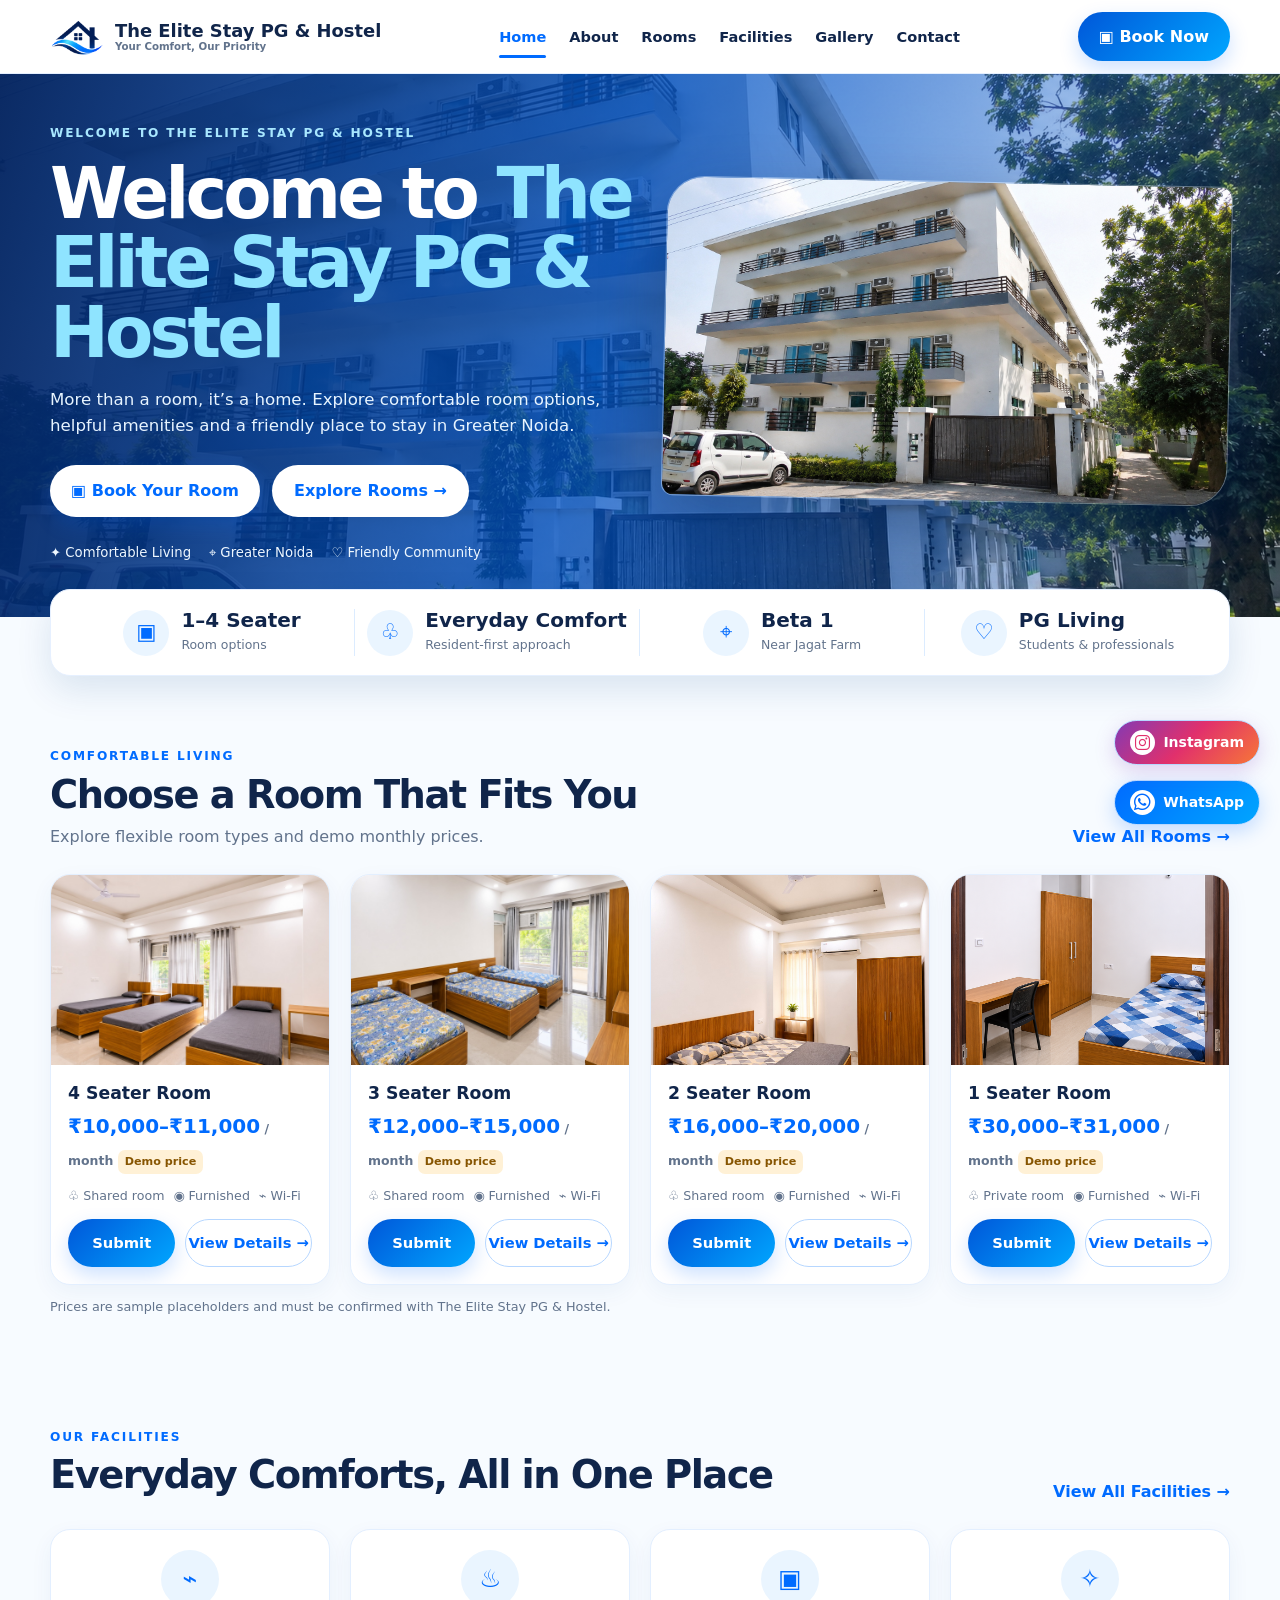
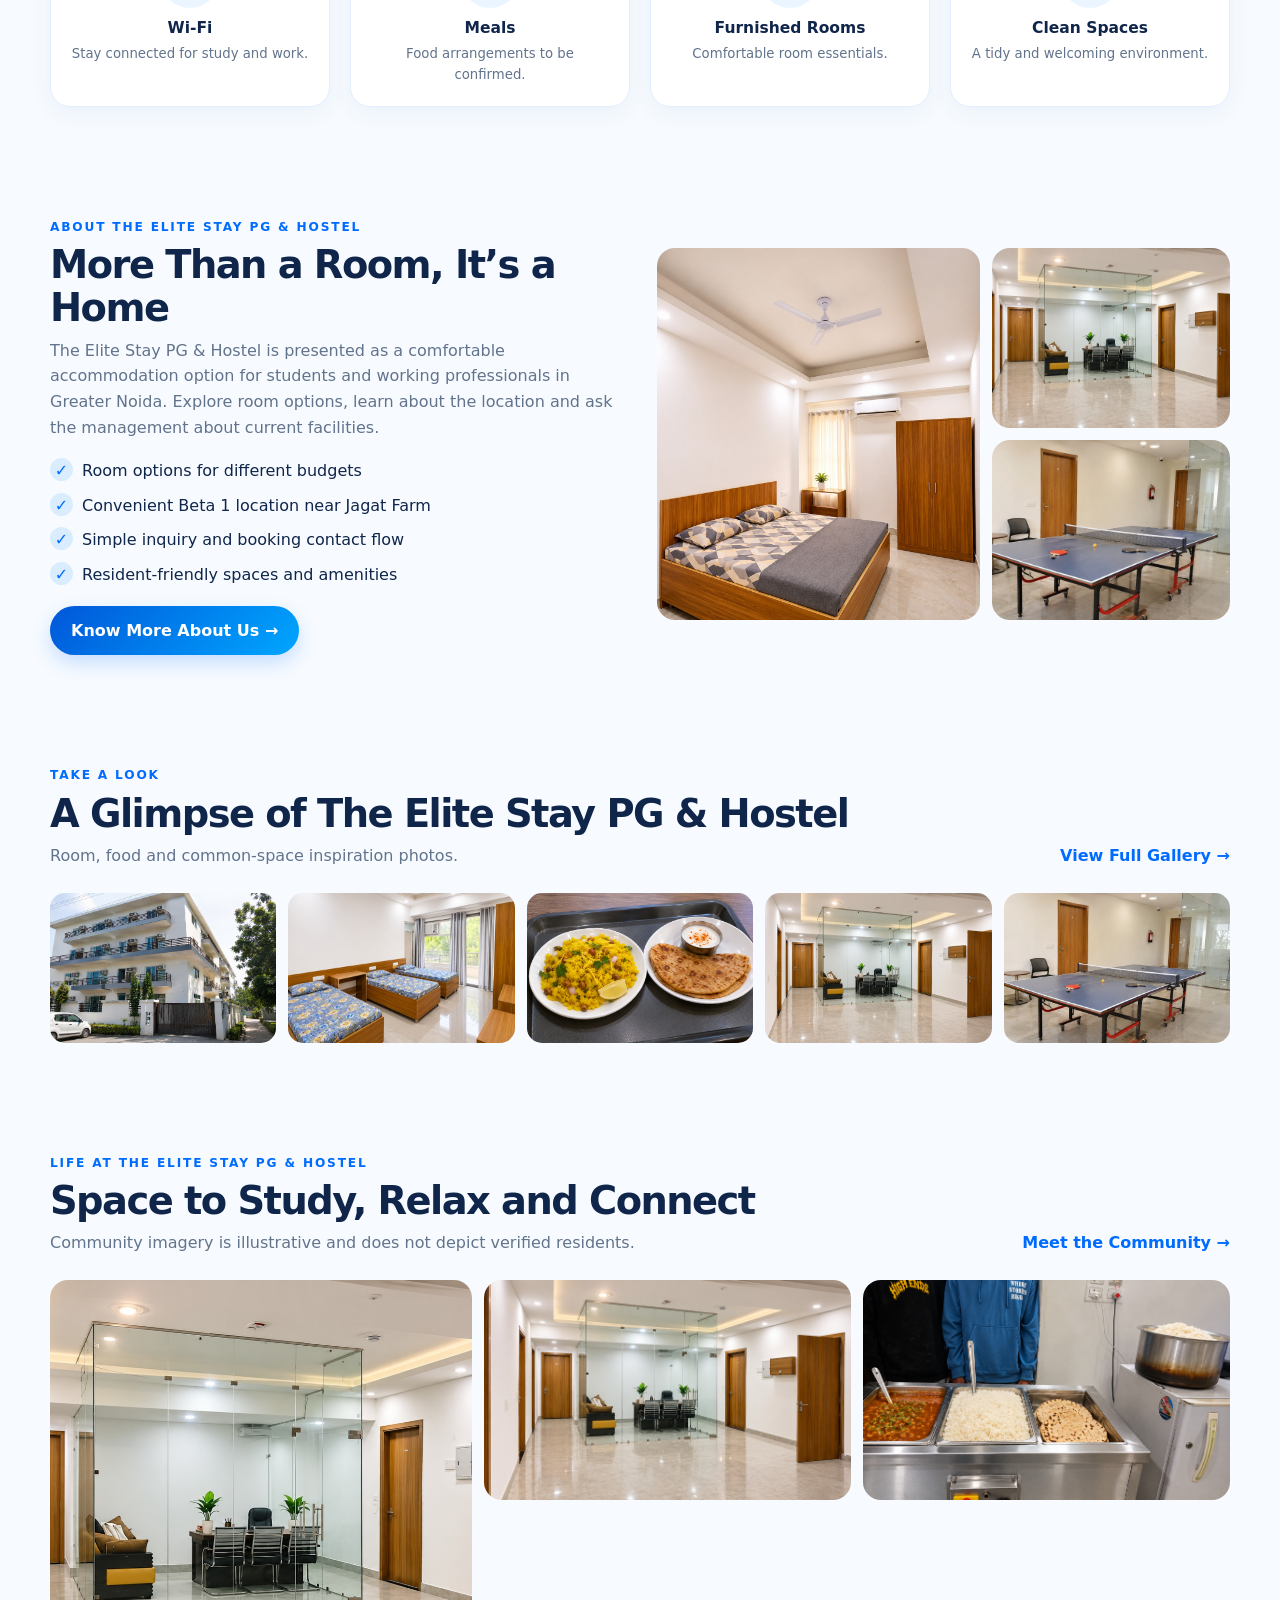
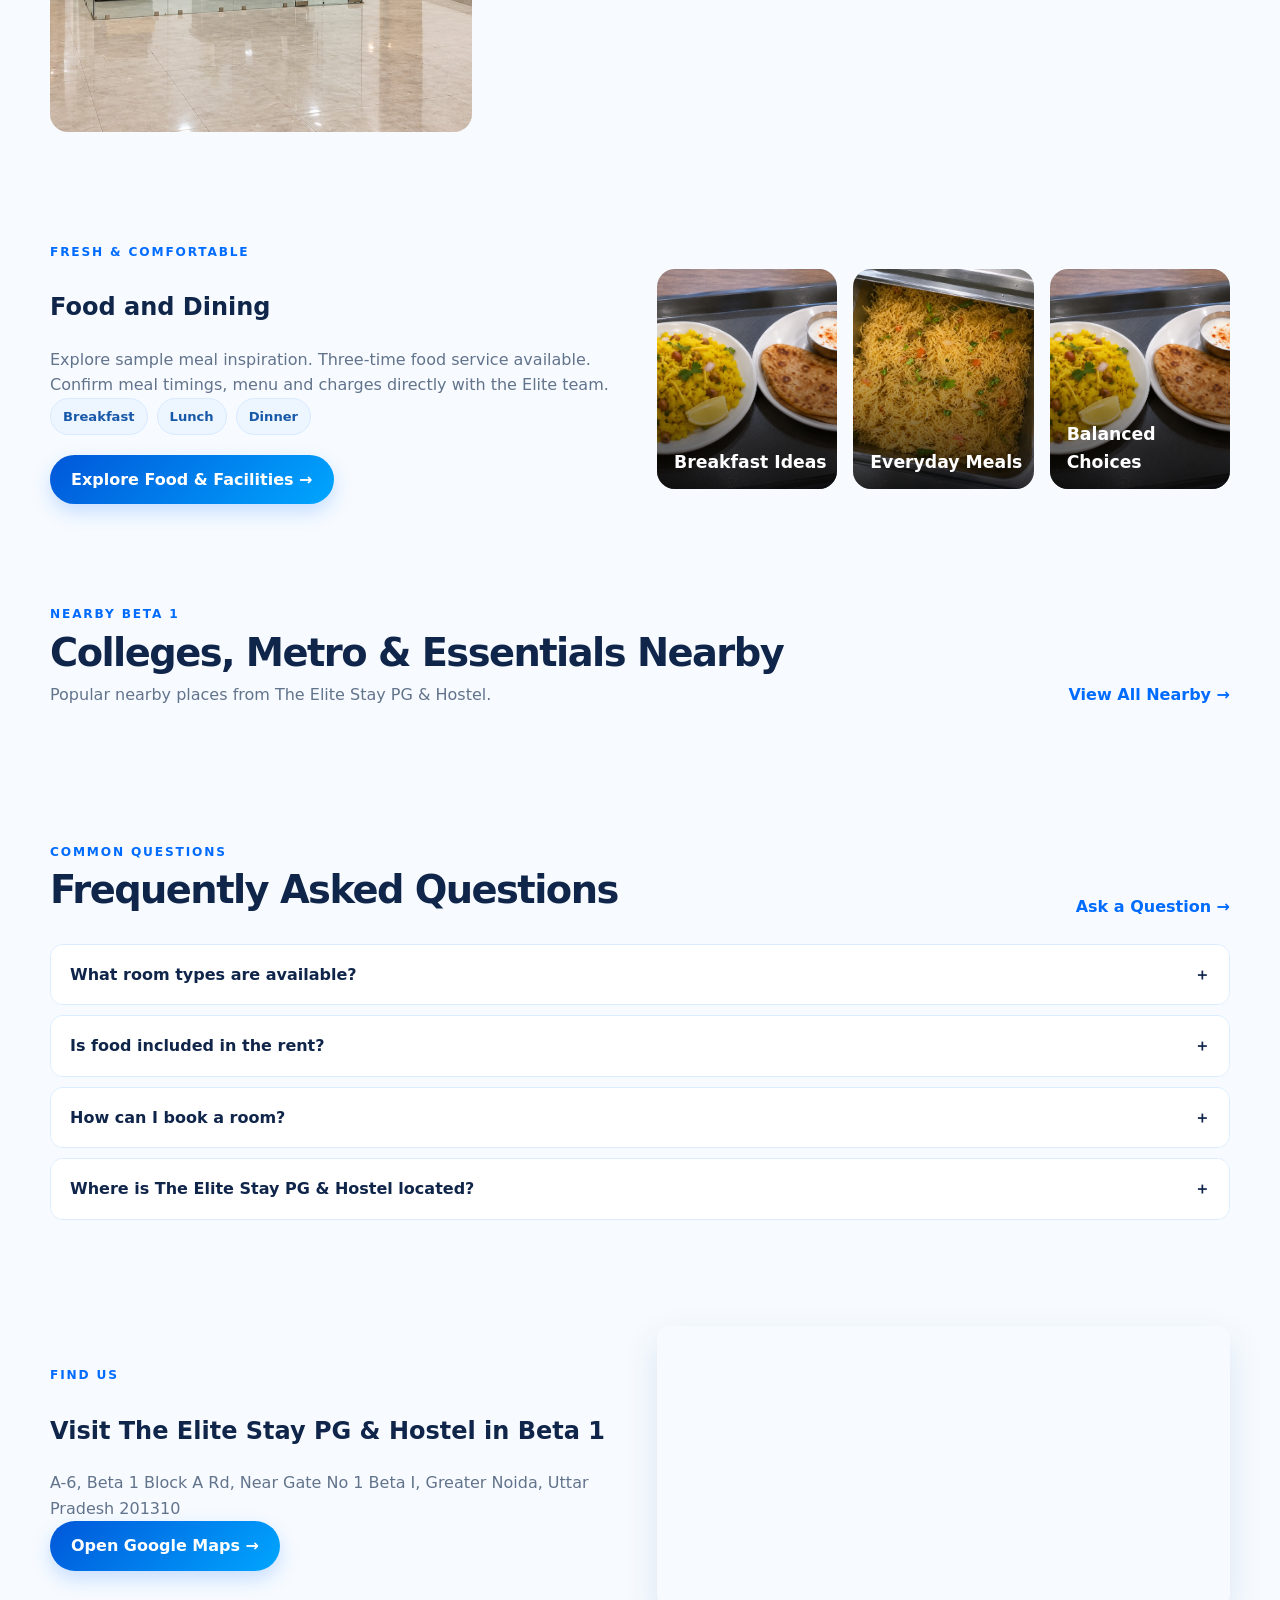
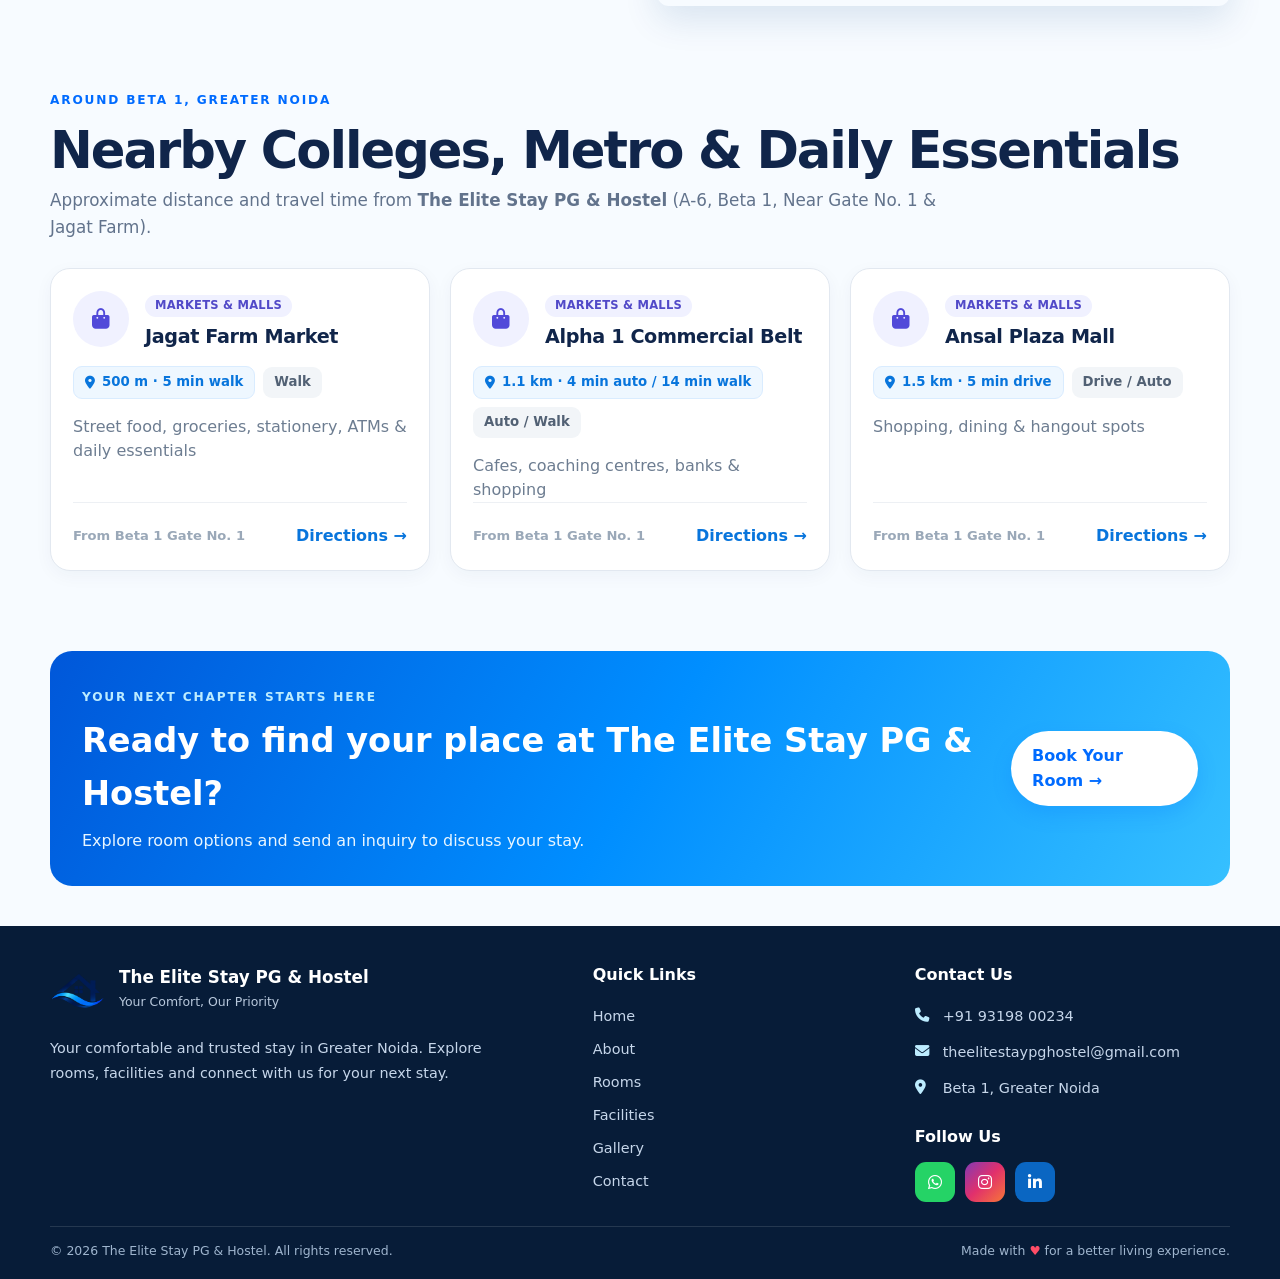
==== commit 90e4abe5: "Update Elite Stay website" ====
--- a/index.html
+++ b/index.html
@@ -43,7 +43,7 @@
                         Community</span></div>
             </div>
             <div class="hero-photo"><img
-                    src="https://images.unsplash.com/photo-1497366754035-f200968a6e72?auto=format&fit=crop&w=1200&q=85"
+                    src="images/outdoor view.png"
                     alt="The Elite Stay PG & Hostel accommodation inspiration" loading="lazy" class=""></div>
         </div>
     </section>
@@ -78,7 +78,7 @@
             <div class="grid rooms-grid">
                 <article class="card" data-room-card="4">
                     <div class="card-image"><img
-                            src="https://images.unsplash.com/photo-1611892440504-42a792e24d32?auto=format&fit=crop&w=900&q=85"
+                            src="images/3 seater 3.jpeg"
                             alt="4 Seater Room" loading="lazy" class=""></div>
                     <div class="card-body">
                         <h3>4 Seater Room</h3>
@@ -94,7 +94,7 @@
                 </article>
                 <article class="card" data-room-card="3">
                     <div class="card-image"><img
-                            src="https://images.unsplash.com/photo-1616594039964-ae9021a400a0?auto=format&fit=crop&w=900&q=85"
+                            src="images/3 Seater Room.jpeg"
                             alt="3 Seater Room" loading="lazy" class=""></div>
                     <div class="card-body">
                         <h3>3 Seater Room</h3>
@@ -110,7 +110,7 @@
                 </article>
                 <article class="card" data-room-card="2">
                     <div class="card-image"><img
-                            src="https://images.unsplash.com/photo-1616486338812-3dadae4b4ace?auto=format&fit=crop&w=900&q=85"
+                            src="images/Two Seater.jpeg"
                             alt="2 Seater Room" loading="lazy" class=""></div>
                     <div class="card-body">
                         <h3>2 Seater Room</h3>
@@ -126,7 +126,7 @@
                 </article>
                 <article class="card" data-room-card="1">
                     <div class="card-image"><img
-                            src="https://images.unsplash.com/photo-1631049307264-da0ec9d70304?auto=format&fit=crop&w=900&q=85"
+                            src="images/single sharing private room 1.png"
                             alt="1 Seater Room" loading="lazy" class=""></div>
                     <div class="card-body">
                         <h3>1 Seater Room</h3>
@@ -191,11 +191,11 @@
                 </ul><a class="btn" href="about.html">Know More About Us →</a>
             </div>
             <div class="photo-collage"><img
-                    src="https://images.unsplash.com/photo-1616486338812-3dadae4b4ace?auto=format&fit=crop&w=900&q=85"
+                    src="images/Two Seater.jpeg"
                     alt="Comfortable bedroom" loading="lazy" class=""><img
-                    src="https://images.unsplash.com/photo-1600210492486-724fe5c67fb0?auto=format&fit=crop&w=900&q=85"
+                    src="images/Office area.jpeg"
                     alt="Shared lounge" loading="lazy" class=""><img
-                    src="https://images.unsplash.com/photo-1524758631624-e2822e304c36?auto=format&fit=crop&w=900&q=85"
+                    src="images/table tannish.png"
                     alt="Study space" loading="lazy" class=""></div>
         </div>
     </section>
@@ -208,15 +208,15 @@
                 </div><a class="text-link" href="gallery.html">View Full Gallery →</a>
             </div>
             <div class="gallery-strip"><img
-                    src="https://images.unsplash.com/photo-1616486338812-3dadae4b4ace?auto=format&fit=crop&w=1400&q=85"
+                    src="images/outdoor view.png"
                     alt="Building inspiration" loading="lazy" class=""><img
-                    src="https://images.unsplash.com/photo-1611892440504-42a792e24d32?auto=format&fit=crop&w=900&q=85"
+                    src="images/3 Seater Room.jpeg"
                     alt="Room inspiration" loading="lazy" class=""><img
-                    src="https://images.unsplash.com/photo-1547592180-85f173990554?auto=format&fit=crop&w=900&q=85"
+                    src="images/breakfast img 1.png"
                     alt="Meal inspiration" loading="lazy" class=""><img
-                    src="https://images.unsplash.com/photo-1600210492486-724fe5c67fb0?auto=format&fit=crop&w=900&q=85"
+                    src="images/Office area.jpeg"
                     alt="Lounge inspiration" loading="lazy" class=""><img
-                    src="https://images.unsplash.com/photo-1524758631624-e2822e304c36?auto=format&fit=crop&w=900&q=85"
+                    src="images/table tannish.png"
                     alt="Study area inspiration" loading="lazy" class=""></div>
         </div>
     </section>
@@ -229,11 +229,11 @@
                 </div><a class="text-link" href="gallery.html#residents">Meet the Community →</a>
             </div>
             <div class="resident-strip"><img
-                    src="https://images.unsplash.com/photo-1529156069898-49953e39b3ac?auto=format&fit=crop&w=900&q=85"
+                    src="images/Office area.jpeg"
                     alt="Friends spending time together" loading="lazy" class=""><img
-                    src="https://images.unsplash.com/photo-1521737711867-e3b97375f902?auto=format&fit=crop&w=900&q=85"
+                    src="images/Office area.jpeg"
                     alt="People collaborating" loading="lazy" class=""><img
-                    src="https://images.unsplash.com/photo-1546069901-ba9599a7e63c?auto=format&fit=crop&w=900&q=85"
+                    src="images/dinner.png"
                     alt="Fresh meal inspiration" loading="lazy" class=""></div>
         </div>
     </section>
@@ -249,13 +249,13 @@
             </div>
             <div class="food-grid">
                 <div class="food-card"><img
-                        src="https://images.unsplash.com/photo-1547592180-85f173990554?auto=format&fit=crop&w=900&q=85"
+                        src="images/breakfast img 1.png"
                         alt="Meal inspiration" loading="lazy" class=""><strong>Breakfast Ideas</strong></div>
                 <div class="food-card"><img
-                        src="https://images.unsplash.com/photo-1546069901-ba9599a7e63c?auto=format&fit=crop&w=900&q=85"
+                        src="images/breakfast img 2.png"
                         alt="Fresh food inspiration" loading="lazy" class=""><strong>Everyday Meals</strong></div>
                 <div class="food-card"><img
-                        src="https://images.unsplash.com/photo-1512621776951-a57141f2eefd?auto=format&fit=crop&w=900&q=85"
+                        src="images/breakfast img 1.png"
                         alt="Healthy meal inspiration" loading="lazy" class=""><strong>Balanced Choices</strong></div>
             </div>
         </div>
--- a/css/style.css
+++ b/css/style.css
@@ -236,7 +236,7 @@
   content: "";
   position: absolute;
   inset: 0;
-  background: linear-gradient(90deg, rgba(3, 35, 94, .94), rgba(0, 83, 198, .78) 43%, rgba(0, 92, 200, .12)), url('https://images.unsplash.com/photo-1600585154340-be6161a56a0c?auto=format&fit=crop&w=1800&q=85') center/cover;
+  background: linear-gradient(90deg, rgba(3, 35, 94, .94), rgba(0, 83, 198, .78) 43%, rgba(0, 92, 200, .12)), url('../images/PG Exterior.png') center/cover;
   z-index: -1
 }
 
@@ -984,7 +984,7 @@
   overscroll-behavior-y: contain;
 }
 
-#roomModal .modal > img[data-modal-image] {
+#roomModal .modal>img[data-modal-image] {
   width: 100%;
   height: clamp(180px, 32vh, 250px);
   object-fit: cover;
@@ -1017,7 +1017,7 @@
     border-radius: 18px;
   }
 
-  #roomModal .modal > img[data-modal-image] {
+  #roomModal .modal>img[data-modal-image] {
     height: 30vh;
     height: 30dvh;
     min-height: 150px;
@@ -1372,7 +1372,7 @@
 /* --- Page-specific visual identities: one shared brand, six distinct page banners --- */
 .page-home .hero:before {
   background: linear-gradient(105deg, rgba(3, 35, 94, .96), rgba(0, 83, 198, .77) 47%, rgba(0, 92, 200, .1)),
-    url('https://images.unsplash.com/photo-1600607687939-ce8a6c25118c?auto=format&fit=crop&w=1400&q=85') center/cover;
+    url('../images/outdoor view.png') center/cover;
 }
 
 .page-home .hero-grid {
@@ -1386,7 +1386,7 @@
 
 .page-about .hero:before {
   background: linear-gradient(100deg, rgba(4, 40, 102, .96), rgba(0, 111, 220, .72) 57%, rgba(39, 184, 255, .25)),
-    url('https://images.unsplash.com/photo-1600607687939-ce8a6c25118c?auto=format&fit=crop&w=1800&q=85') center/cover;
+    url('../images/outdoor view.png') center/cover;
 }
 
 .page-about .hero-grid {
@@ -1406,7 +1406,7 @@
 
 .page-rooms .hero:before {
   background: linear-gradient(90deg, #052b69 0%, rgba(0, 80, 178, .95) 36%, rgba(0, 95, 190, .18) 100%),
-    url('https://images.unsplash.com/photo-1611892440504-42a792e24d32?auto=format&fit=crop&w=1800&q=85') center/cover;
+    url('../images/Two Seater.jpeg') center/cover;
 }
 
 .page-rooms .hero-grid {
@@ -1425,7 +1425,7 @@
 
 .page-facilities .hero:before {
   background: linear-gradient(120deg, rgba(3, 47, 105, .94), rgba(0, 121, 225, .7) 55%, rgba(0, 166, 255, .2)),
-    url('https://images.unsplash.com/photo-1600210492486-724fe5c67fb0?auto=format&fit=crop&w=1800&q=85') center/cover;
+    url('../images/Office area.jpeg') center/cover;
 }
 
 .page-facilities .hero-grid {
@@ -1441,7 +1441,7 @@
 
 .page-gallery .hero:before {
   background: linear-gradient(100deg, rgba(2, 34, 84, .93), rgba(0, 89, 200, .72) 45%, rgba(0, 166, 255, .12)),
-    url('https://images.unsplash.com/photo-1529156069898-49953e39b3ac?auto=format&fit=crop&w=1800&q=85') center/cover;
+    url('../images/Office area.jpeg') center/cover;
 }
 
 .page-gallery .hero-grid {
@@ -1457,7 +1457,7 @@
 
 .page-contact .hero:before {
   background: linear-gradient(115deg, rgba(3, 35, 94, .97), rgba(0, 90, 195, .82) 50%, rgba(0, 166, 255, .18)),
-    url('https://images.unsplash.com/photo-1497366754035-f200968a6e72?auto=format&fit=crop&w=1800&q=85') center/cover;
+    url('../images/Office area.jpeg') center/cover;
 }
 
 .page-contact .hero-grid {
@@ -1479,66 +1479,66 @@
 /* Floating WhatsApp action, inspired by the reference screenshot */
 
 .floating-whatsapp {
-    position: fixed;
-    right: 20px;
-    bottom: 75px;
-    z-index: 150;
-
-    display: flex;
-    align-items: center;
-    justify-content: center;
-    gap: 8px;
-
-    min-width: auto;
-    padding: 9px 15px;
-    border: 1px solid #b7d7ff;
-    border-radius: 999px;
-
-    background: linear-gradient(135deg, #006bff, #00a6ff);
-    color: #ffffff;
-
+  position: fixed;
+  right: 20px;
+  bottom: 75px;
+  z-index: 150;
+
+  display: flex;
+  align-items: center;
+  justify-content: center;
+  gap: 8px;
+
+  min-width: auto;
+  padding: 9px 15px;
+  border: 1px solid #b7d7ff;
+  border-radius: 999px;
+
+  background: linear-gradient(135deg, #006bff, #00a6ff);
+  color: #ffffff;
+
+  font-size: 14px;
+  font-weight: 700;
+
+  box-shadow: 0 6px 20px rgba(0, 107, 255, 0.22);
+  transition: transform .2s, box-shadow .2s;
+}
+
+.floating-whatsapp:hover {
+  transform: translateY(-3px);
+  box-shadow: 0 10px 25px rgba(0, 107, 255, 0.3);
+}
+
+
+
+.whatsapp-mark {
+  width: 25px;
+  height: 25px;
+  display: grid;
+  place-items: center;
+  background: #ffffff;
+  color: #006bff;
+  border-radius: 50%;
+  font-size: 19px;
+  flex-shrink: 0;
+}
+
+
+
+@media (max-width: 760px) {
+  .floating-whatsapp {
+    right: 12px;
+    bottom: 65px;
+    padding: 8px 12px;
+    font-size: 13px;
+    gap: 7px;
+  }
+
+  .whatsapp-mark {
+    width: 23px;
+    height: 23px;
     font-size: 14px;
-    font-weight: 700;
-
-    box-shadow: 0 6px 20px rgba(0, 107, 255, 0.22);
-    transition: transform .2s, box-shadow .2s;
-}
-
-.floating-whatsapp:hover {
-    transform: translateY(-3px);
-    box-shadow: 0 10px 25px rgba(0, 107, 255, 0.3);
-}
-
-
-
-.whatsapp-mark {
-    width: 25px;
-    height: 25px;
-    display: grid;
-    place-items: center;
-    background: #ffffff;
-    color: #006bff;
-    border-radius: 50%;
-    font-size: 19px;
-    flex-shrink: 0;
-}
-
-
-
-@media (max-width: 760px) {
-    .floating-whatsapp {
-        right: 12px;
-        bottom: 65px;
-        padding: 8px 12px;
-        font-size: 13px;
-        gap: 7px;
-    }
-
-    .whatsapp-mark {
-        width: 23px;
-        height: 23px;
-        font-size: 14px;
-    }
+  }
 }
 
 
@@ -1924,24 +1924,24 @@
 }
 
 .brand-logo {
-    width: 55px;
-    height: 55px;
-    object-fit: contain;
-    display: block;
-    flex-shrink: 0;
+  width: 55px;
+  height: 55px;
+  object-fit: contain;
+  display: block;
+  flex-shrink: 0;
 }
 
 .brand-logo {
-    width: 55px;
-    height: 55px;
-    object-fit: contain;
-    display: block;
-    flex-shrink: 0;
-    background: transparent;
+  width: 55px;
+  height: 55px;
+  object-fit: contain;
+  display: block;
+  flex-shrink: 0;
+  background: transparent;
 }
 
 .brand-mark {
-    display: none;
+  display: none;
 }
 
 
@@ -2022,10 +2022,10 @@
     top: 62px;
     width: auto;
     padding: 8px;
-    background: rgba(255,255,255,.98);
+    background: rgba(255, 255, 255, .98);
     border: 1px solid #e4efff;
     border-radius: 16px;
-    box-shadow: 0 14px 35px rgba(10,65,135,.16);
+    box-shadow: 0 14px 35px rgba(10, 65, 135, .16);
   }
 
   .nav-links a {
@@ -2223,6 +2223,7 @@
    This layer applies only to phone screens.
    ========================================================= */
 @media (max-width: 767px) {
+
   html,
   body {
     width: 100%;
@@ -2248,10 +2249,10 @@
     top: 0;
     width: 100%;
     z-index: 1000;
-    background: rgba(255,255,255,.97);
+    background: rgba(255, 255, 255, .97);
     backdrop-filter: blur(18px);
     -webkit-backdrop-filter: blur(18px);
-    box-shadow: 0 2px 16px rgba(10,65,135,.08);
+    box-shadow: 0 2px 16px rgba(10, 65, 135, .08);
   }
 
   .nav {
@@ -2277,7 +2278,7 @@
     object-fit: contain;
   }
 
-  .brand > span {
+  .brand>span {
     min-width: 0;
     display: block;
     overflow: hidden;
@@ -2307,9 +2308,9 @@
     grid-template-columns: repeat(6, 1fr);
     min-height: 68px;
     padding: 6px 7px calc(6px + env(safe-area-inset-bottom));
-    background: rgba(255,255,255,.98);
+    background: rgba(255, 255, 255, .98);
     border-top: 1px solid #dcecff;
-    box-shadow: 0 -8px 28px rgba(10,65,135,.12);
+    box-shadow: 0 -8px 28px rgba(10, 65, 135, .12);
     backdrop-filter: blur(18px);
     -webkit-backdrop-filter: blur(18px);
   }
@@ -2482,12 +2483,12 @@
   .card {
     width: 100%;
     border-radius: 18px;
-    box-shadow: 0 5px 18px rgba(14,75,145,.07);
+    box-shadow: 0 5px 18px rgba(14, 75, 145, .07);
   }
 
   .card:hover {
     transform: none;
-    box-shadow: 0 5px 18px rgba(14,75,145,.07);
+    box-shadow: 0 5px 18px rgba(14, 75, 145, .07);
   }
 
   .card-image {
@@ -2667,7 +2668,7 @@
     z-index: 1900;
   }
 
-  .floating-whatsapp > span:last-child {
+  .floating-whatsapp>span:last-child {
     display: none;
   }
 
@@ -2702,7 +2703,7 @@
     overflow: auto;
   }
 
-  #roomModal .modal > img[data-modal-image] {
+  #roomModal .modal>img[data-modal-image] {
     height: 205px !important;
     max-height: 205px !important;
     min-height: 0 !important;
@@ -2729,8 +2730,19 @@
   }
 
   /* Prevent long text, URLs and embeds from creating horizontal overflow */
-  h1, h2, h3, h4, h5, h6,
-  p, a, span, strong, label, li, code {
+  h1,
+  h2,
+  h3,
+  h4,
+  h5,
+  h6,
+  p,
+  a,
+  span,
+  strong,
+  label,
+  li,
+  code {
     overflow-wrap: anywhere;
   }
 
@@ -2885,9 +2897,423 @@
 
 
 /* Room detail page additions */
-.property-detail-section{padding-top:28px}.property-top{display:grid;grid-template-columns:minmax(0,1.6fr) minmax(300px,.9fr);gap:16px;align-items:stretch}.property-media{min-width:0}.property-gallery{display:grid;grid-template-columns:2fr 1fr 1fr;grid-template-rows:210px 210px;gap:8px;height:428px}.property-gallery img{width:100%;height:100%;object-fit:cover;border-radius:10px;display:block}.property-gallery img:first-child{grid-row:1/3}.property-summary{padding:22px;display:flex;flex-direction:column;gap:10px}.property-summary h1{margin:0;font-size:2rem}.property-location{color:#5d6b7a}.property-price{margin:4px 0 2px}.property-price small{font-size:.9rem;font-weight:500}.property-meta{display:grid;gap:10px;margin:6px 0}.property-meta div{display:flex;justify-content:space-between;gap:14px;border-bottom:1px solid #e7ebf0;padding-bottom:8px}.property-meta strong{font-size:.85rem}.property-meta span{color:#5d6b7a;font-size:.9rem}.property-book{width:100%;margin-top:auto}.property-map{text-align:center}.property-video-card{margin-top:18px;padding:28px;display:grid;grid-template-columns:.72fr 1.28fr;gap:24px;align-items:center;background:#fff}.property-video-card h2{margin:6px 0 8px}.property-video{width:100%;aspect-ratio:16/9;border-radius:16px;overflow:hidden;background:#18202b;box-shadow:0 14px 34px rgba(15,35,65,.12)}.property-video iframe{width:100%;height:100%;border:0}.property-video-placeholder{height:100%;min-height:220px;display:flex;align-items:center;justify-content:center;flex-direction:column;gap:9px;color:#fff;text-align:center;padding:24px;background:linear-gradient(135deg,#1a2431,#384454)}.property-video-play{width:58px;height:58px;border-radius:50%;display:grid;place-items:center;background:#e51f2a;font-size:1.25rem}.property-video-placeholder strong{font-size:1.05rem}.property-video-placeholder small{max-width:320px;color:#d9e0e8;line-height:1.5}.property-video-placeholder code{color:#fff}.property-tabs{display:flex;gap:10px;flex-wrap:wrap;margin:22px 0 8px;padding-bottom:12px;border-bottom:1px solid #dfe4ea}.property-tabs a{font-size:.9rem;padding:10px 15px;border-radius:14px;background:#fff;border:1px solid #e5ebf2;text-decoration:none;box-shadow:0 2px 8px rgba(16,37,74,.04)}.property-tabs a:first-child{color:var(--blue);border-color:#b7d7ff}.property-section{padding:22px 0}.property-section h2{margin:5px 0 10px}.property-overview-card{padding:28px;border-radius:20px;background:#fff;box-shadow:0 10px 28px rgba(16,37,74,.06)}.property-overview-card>p{font-size:1.03rem}.property-overview-copy{font-size:1rem;line-height:1.8;color:#53657b}.property-overview-copy p{margin:18px 0}.property-overview-copy strong{color:#10254a}.property-breakdown-section{background:#f7fbff;border-radius:20px;padding:28px;margin-top:8px}.property-breakdown-grid{display:grid;grid-template-columns:repeat(3,1fr);gap:18px;margin-top:18px}.property-breakdown-card{background:#fff;border:1px solid #e5edf6;border-radius:18px;padding:24px;box-shadow:0 7px 22px rgba(16,37,74,.05)}.property-breakdown-icon{width:48px;height:48px;border-radius:14px;background:#e8f3ff;color:#0878e8;display:grid;place-items:center;font-size:1.45rem;margin-bottom:18px}.property-breakdown-card h3{margin:0 0 14px;font-size:1.15rem}.property-breakdown-card ul{list-style:none;padding:0;margin:0}.property-breakdown-card li{position:relative;padding-left:22px;margin:12px 0;color:#5b6b7d;line-height:1.5}.property-breakdown-card li::before{content:"✓";position:absolute;left:0;color:#0878e8;font-weight:800}.property-amenities{display:grid;grid-template-columns:repeat(4,1fr);gap:10px}.property-amenities div{padding:15px;background:#fff;border:1px solid #e5edf6;border-radius:12px;text-align:center;font-size:.9rem;box-shadow:0 3px 10px rgba(16,37,74,.03)}.map-frame{height:280px;border-radius:12px;overflow:hidden}.map-frame iframe{width:100%;height:100%;border:0}.property-cta{padding:20px;display:flex;align-items:center;justify-content:space-between;gap:20px;margin:16px 0 28px}.property-cta h2{margin:5px 0}.room-image-fade{opacity:.35;transition:opacity .18s ease}.card-image img{transition:opacity .18s ease}
-@media(max-width:767px){.property-detail-section{padding-top:12px}.property-top{grid-template-columns:1fr;gap:12px}.property-gallery{height:auto;grid-template-columns:2fr 1fr;grid-template-rows:150px 150px;gap:6px}.property-gallery img:first-child{grid-row:1/3}.property-summary{padding:16px}.property-summary h1{font-size:1.55rem}.property-video-card{grid-template-columns:1fr;padding:16px}.property-video{aspect-ratio:16/9}.property-tabs{overflow-x:auto;flex-wrap:nowrap;padding-bottom:8px}.property-tabs a{white-space:nowrap}.property-overview-card,.property-breakdown-section{padding:20px;border-radius:16px}.property-breakdown-grid{grid-template-columns:1fr;gap:12px}.property-breakdown-card{padding:18px}.property-amenities{grid-template-columns:repeat(2,1fr)}.map-frame{height:230px}.property-cta{display:block}.property-cta .btn{width:100%;margin-top:10px}.page-property .mobile-app-nav{display:flex!important}}
-@media(min-width:768px){.page-property .mobile-app-nav{display:none!important}}
+.property-detail-section {
+  padding-top: 28px
+}
+
+.property-top {
+  display: grid;
+  grid-template-columns: minmax(0, 1.6fr) minmax(300px, .9fr);
+  gap: 16px;
+  align-items: stretch
+}
+
+.property-media {
+  min-width: 0
+}
+
+.property-gallery {
+  display: grid;
+  grid-template-columns: 2fr 1fr 1fr;
+  grid-template-rows: 210px 210px;
+  gap: 8px;
+  height: 428px
+}
+
+.property-gallery img {
+  width: 100%;
+  height: 100%;
+  object-fit: cover;
+  border-radius: 10px;
+  display: block
+}
+
+.property-gallery img:first-child {
+  grid-row: 1/3
+}
+
+.property-summary {
+  padding: 22px;
+  display: flex;
+  flex-direction: column;
+  gap: 10px
+}
+
+.property-summary h1 {
+  margin: 0;
+  font-size: 2rem
+}
+
+.property-location {
+  color: #5d6b7a
+}
+
+.property-price {
+  margin: 4px 0 2px
+}
+
+.property-price small {
+  font-size: .9rem;
+  font-weight: 500
+}
+
+.property-meta {
+  display: grid;
+  gap: 10px;
+  margin: 6px 0
+}
+
+.property-meta div {
+  display: flex;
+  justify-content: space-between;
+  gap: 14px;
+  border-bottom: 1px solid #e7ebf0;
+  padding-bottom: 8px
+}
+
+.property-meta strong {
+  font-size: .85rem
+}
+
+.property-meta span {
+  color: #5d6b7a;
+  font-size: .9rem
+}
+
+.property-book {
+  width: 100%;
+  margin-top: auto
+}
+
+.property-map {
+  text-align: center
+}
+
+.property-video-card {
+  margin-top: 18px;
+  padding: 28px;
+  display: grid;
+  grid-template-columns: .72fr 1.28fr;
+  gap: 24px;
+  align-items: center;
+  background: #fff
+}
+
+.property-video-card h2 {
+  margin: 6px 0 8px
+}
+
+.property-video {
+  width: 100%;
+  aspect-ratio: 16/9;
+  border-radius: 16px;
+  overflow: hidden;
+  background: #18202b;
+  box-shadow: 0 14px 34px rgba(15, 35, 65, .12)
+}
+
+.property-video iframe {
+  width: 100%;
+  height: 100%;
+  border: 0
+}
+
+.property-video-placeholder {
+  height: 100%;
+  min-height: 220px;
+  display: flex;
+  align-items: center;
+  justify-content: center;
+  flex-direction: column;
+  gap: 9px;
+  color: #fff;
+  text-align: center;
+  padding: 24px;
+  background: linear-gradient(135deg, #1a2431, #384454)
+}
+
+.property-video-play {
+  width: 58px;
+  height: 58px;
+  border-radius: 50%;
+  display: grid;
+  place-items: center;
+  background: #e51f2a;
+  font-size: 1.25rem
+}
+
+.property-video-placeholder strong {
+  font-size: 1.05rem
+}
+
+.property-video-placeholder small {
+  max-width: 320px;
+  color: #d9e0e8;
+  line-height: 1.5
+}
+
+.property-video-placeholder code {
+  color: #fff
+}
+
+.property-tabs {
+  display: flex;
+  gap: 10px;
+  flex-wrap: wrap;
+  margin: 22px 0 8px;
+  padding-bottom: 12px;
+  border-bottom: 1px solid #dfe4ea
+}
+
+.property-tabs a {
+  font-size: .9rem;
+  padding: 10px 15px;
+  border-radius: 14px;
+  background: #fff;
+  border: 1px solid #e5ebf2;
+  text-decoration: none;
+  box-shadow: 0 2px 8px rgba(16, 37, 74, .04)
+}
+
+.property-tabs a:first-child {
+  color: var(--blue);
+  border-color: #b7d7ff
+}
+
+.property-section {
+  padding: 22px 0
+}
+
+.property-section h2 {
+  margin: 5px 0 10px
+}
+
+.property-overview-card {
+  padding: 28px;
+  border-radius: 20px;
+  background: #fff;
+  box-shadow: 0 10px 28px rgba(16, 37, 74, .06)
+}
+
+.property-overview-card>p {
+  font-size: 1.03rem
+}
+
+.property-overview-copy {
+  font-size: 1rem;
+  line-height: 1.8;
+  color: #53657b
+}
+
+.property-overview-copy p {
+  margin: 18px 0
+}
+
+.property-overview-copy strong {
+  color: #10254a
+}
+
+.property-breakdown-section {
+  background: #f7fbff;
+  border-radius: 20px;
+  padding: 28px;
+  margin-top: 8px
+}
+
+.property-breakdown-grid {
+  display: grid;
+  grid-template-columns: repeat(3, 1fr);
+  gap: 18px;
+  margin-top: 18px
+}
+
+.property-breakdown-card {
+  background: #fff;
+  border: 1px solid #e5edf6;
+  border-radius: 18px;
+  padding: 24px;
+  box-shadow: 0 7px 22px rgba(16, 37, 74, .05)
+}
+
+.property-breakdown-icon {
+  width: 48px;
+  height: 48px;
+  border-radius: 14px;
+  background: #e8f3ff;
+  color: #0878e8;
+  display: grid;
+  place-items: center;
+  font-size: 1.45rem;
+  margin-bottom: 18px
+}
+
+.property-breakdown-card h3 {
+  margin: 0 0 14px;
+  font-size: 1.15rem
+}
+
+.property-breakdown-card ul {
+  list-style: none;
+  padding: 0;
+  margin: 0
+}
+
+.property-breakdown-card li {
+  position: relative;
+  padding-left: 22px;
+  margin: 12px 0;
+  color: #5b6b7d;
+  line-height: 1.5
+}
+
+.property-breakdown-card li::before {
+  content: "✓";
+  position: absolute;
+  left: 0;
+  color: #0878e8;
+  font-weight: 800
+}
+
+.property-amenities {
+  display: grid;
+  grid-template-columns: repeat(4, 1fr);
+  gap: 10px
+}
+
+.property-amenities div {
+  padding: 15px;
+  background: #fff;
+  border: 1px solid #e5edf6;
+  border-radius: 12px;
+  text-align: center;
+  font-size: .9rem;
+  box-shadow: 0 3px 10px rgba(16, 37, 74, .03)
+}
+
+.map-frame {
+  height: 280px;
+  border-radius: 12px;
+  overflow: hidden
+}
+
+.map-frame iframe {
+  width: 100%;
+  height: 100%;
+  border: 0
+}
+
+.property-cta {
+  padding: 20px;
+  display: flex;
+  align-items: center;
+  justify-content: space-between;
+  gap: 20px;
+  margin: 16px 0 28px
+}
+
+.property-cta h2 {
+  margin: 5px 0
+}
+
+.room-image-fade {
+  opacity: .35;
+  transition: opacity .18s ease
+}
+
+.card-image img {
+  transition: opacity .18s ease
+}
+
+@media(max-width:767px) {
+  .property-detail-section {
+    padding-top: 12px
+  }
+
+  .property-top {
+    grid-template-columns: 1fr;
+    gap: 12px
+  }
+
+  .property-gallery {
+    height: auto;
+    grid-template-columns: 2fr 1fr;
+    grid-template-rows: 150px 150px;
+    gap: 6px
+  }
+
+  .property-gallery img:first-child {
+    grid-row: 1/3
+  }
+
+  .property-summary {
+    padding: 16px
+  }
+
+  .property-summary h1 {
+    font-size: 1.55rem
+  }
+
+  .property-video-card {
+    grid-template-columns: 1fr;
+    padding: 16px
+  }
+
+  .property-video {
+    aspect-ratio: 16/9
+  }
+
+  .property-tabs {
+    overflow-x: auto;
+    flex-wrap: nowrap;
+    padding-bottom: 8px
+  }
+
+  .property-tabs a {
+    white-space: nowrap
+  }
+
+  .property-overview-card,
+  .property-breakdown-section {
+    padding: 20px;
+    border-radius: 16px
+  }
+
+  .property-breakdown-grid {
+    grid-template-columns: 1fr;
+    gap: 12px
+  }
+
+  .property-breakdown-card {
+    padding: 18px
+  }
+
+  .property-amenities {
+    grid-template-columns: repeat(2, 1fr)
+  }
+
+  .map-frame {
+    height: 230px
+  }
+
+  .property-cta {
+    display: block
+  }
+
+  .property-cta .btn {
+    width: 100%;
+    margin-top: 10px
+  }
+
+  .page-property .mobile-app-nav {
+    display: flex !important
+  }
+}
+
+@media(min-width:768px) {
+  .page-property .mobile-app-nav {
+    display: none !important
+  }
+}
 
 
 /* Requested footer update: WhatsApp, Instagram and LinkedIn only. */
@@ -2898,6 +3324,7 @@
   gap: 12px;
   padding: 6px 0 4px;
 }
+
 .compact-social-footer .footer-social {
   width: 42px;
   height: 42px;
@@ -2910,29 +3337,51 @@
   text-decoration: none;
   transition: transform .2s ease, background .2s ease;
 }
-.compact-social-footer .footer-social:hover { transform: translateY(-2px); color:#fff; }
-.compact-social-footer .footer-social.whatsapp { background:#25D366; }
-.compact-social-footer .footer-social.instagram { background:linear-gradient(135deg,#833AB4,#E1306C,#F77737); }
-.compact-social-footer .footer-social.linkedin { background:#0A66C2; }
+
+.compact-social-footer .footer-social:hover {
+  transform: translateY(-2px);
+  color: #fff;
+}
+
+.compact-social-footer .footer-social.whatsapp {
+  background: #25D366;
+}
+
+.compact-social-footer .footer-social.instagram {
+  background: linear-gradient(135deg, #833AB4, #E1306C, #F77737);
+}
+
+.compact-social-footer .footer-social.linkedin {
+  background: #0A66C2;
+}
+
 .compact-social-footer .compact-footer-bottom {
   justify-content: center;
   text-align: center;
   margin-top: 16px;
   padding-top: 14px;
 }
-.back-top { display:none !important; }
+
+.back-top {
+  display: none !important;
+}
 
 @media (max-width: 767px) {
   .compact-social-footer {
     margin-bottom: calc(72px + env(safe-area-inset-bottom));
     padding: 22px 0 16px;
   }
-  .compact-social-footer .footer-social-only { gap: 14px; }
+
+  .compact-social-footer .footer-social-only {
+    gap: 14px;
+  }
+
   .compact-social-footer .footer-social {
     width: 46px;
     height: 46px;
     font-size: 1.2rem;
   }
+
   .compact-social-footer .compact-footer-bottom {
     margin-top: 14px;
     padding-top: 12px;
@@ -2942,306 +3391,413 @@
 
 
 /* Final mobile polish: footer, bottom navigation and enquiry modal only. */
-.compact-social-footer .elite-footer-inner{
-  display:flex;
-  align-items:center;
-  justify-content:space-between;
-  gap:24px;
-  padding:8px 0 4px;
-}
-.compact-social-footer .elite-footer-brand{
-  display:flex;
-  align-items:center;
-  gap:12px;
-  min-width:0;
-}
-.compact-social-footer .elite-footer-logo{
-  width:48px;
-  height:48px;
-  object-fit:contain;
-  flex:0 0 48px;
-}
-.compact-social-footer .elite-footer-brand strong{
-  display:block;
-  color:#fff;
-  font-size:1rem;
-  line-height:1.2;
-}
-.compact-social-footer .elite-footer-brand span{
-  display:block;
-  margin-top:3px;
-  color:#b8c8dc;
-  font-size:.78rem;
-}
-.inquiry-modal{
-  z-index:3000;
-  overflow-y:auto;
-  -webkit-overflow-scrolling:touch;
-}
-.inquiry-modal .modal{
-  max-height:calc(100dvh - 24px);
-  overflow-y:auto;
-  overscroll-behavior:contain;
-  -webkit-overflow-scrolling:touch;
-}
-@media (max-width:767px){
-  .mobile-app-nav{
-    width:100vw !important;
-    max-width:100vw !important;
-    left:0 !important;
-    right:auto !important;
-    grid-template-columns:repeat(6,minmax(0,1fr)) !important;
-    padding-left:4px !important;
-    padding-right:4px !important;
-    overflow:hidden;
-  }
-  .mobile-app-nav a{
-    width:100%;
-    min-width:0 !important;
-    max-width:none;
-    padding:4px 0 !important;
-    gap:2px !important;
-    font-size:.52rem !important;
-    line-height:1.05 !important;
-    white-space:nowrap;
-    overflow:hidden;
-  }
-  .mobile-app-nav a i{font-size:1rem !important;}
-  .mobile-app-nav a span{display:block;max-width:100%;overflow:hidden;text-overflow:clip;}
-
-  .compact-social-footer{
-    margin-bottom:calc(72px + env(safe-area-inset-bottom));
-    padding:24px 0 18px;
-  }
-  .compact-social-footer .elite-footer-inner{
-    flex-direction:column;
-    justify-content:center;
-    gap:16px;
-    text-align:center;
-  }
-  .compact-social-footer .elite-footer-brand{
-    justify-content:center;
-  }
-  .compact-social-footer .elite-footer-logo{
-    width:44px;
-    height:44px;
-    flex-basis:44px;
-  }
-  .compact-social-footer .elite-footer-brand strong{font-size:.92rem;}
-  .compact-social-footer .elite-footer-brand span{font-size:.72rem;}
-  .compact-social-footer .footer-social-only{gap:14px;padding:0;}
-  .compact-social-footer .footer-social{width:44px;height:44px;font-size:1.15rem;}
-  .compact-social-footer .compact-footer-bottom{margin-top:14px;padding-top:12px;font-size:.68rem;}
-
-  .inquiry-modal{
-    padding:8px !important;
-    align-items:flex-start !important;
-    justify-content:center !important;
-  }
-  .inquiry-modal .modal{
-    width:100% !important;
-    max-height:calc(100dvh - 16px) !important;
-    margin:0 auto !important;
-    border-radius:22px !important;
-    overflow-y:auto !important;
-    overscroll-behavior:contain;
-  }
-  .inquiry-modal .modal-content{
-    padding:18px 16px 28px !important;
-  }
-  .inquiry-modal .form-actions{
-    padding-bottom:6px;
+.compact-social-footer .elite-footer-inner {
+  display: flex;
+  align-items: center;
+  justify-content: space-between;
+  gap: 24px;
+  padding: 8px 0 4px;
+}
+
+.compact-social-footer .elite-footer-brand {
+  display: flex;
+  align-items: center;
+  gap: 12px;
+  min-width: 0;
+}
+
+.compact-social-footer .elite-footer-logo {
+  width: 48px;
+  height: 48px;
+  object-fit: contain;
+  flex: 0 0 48px;
+}
+
+.compact-social-footer .elite-footer-brand strong {
+  display: block;
+  color: #fff;
+  font-size: 1rem;
+  line-height: 1.2;
+}
+
+.compact-social-footer .elite-footer-brand span {
+  display: block;
+  margin-top: 3px;
+  color: #b8c8dc;
+  font-size: .78rem;
+}
+
+.inquiry-modal {
+  z-index: 3000;
+  overflow-y: auto;
+  -webkit-overflow-scrolling: touch;
+}
+
+.inquiry-modal .modal {
+  max-height: calc(100dvh - 24px);
+  overflow-y: auto;
+  overscroll-behavior: contain;
+  -webkit-overflow-scrolling: touch;
+}
+
+@media (max-width:767px) {
+  .mobile-app-nav {
+    width: 100vw !important;
+    max-width: 100vw !important;
+    left: 0 !important;
+    right: auto !important;
+    grid-template-columns: repeat(6, minmax(0, 1fr)) !important;
+    padding-left: 4px !important;
+    padding-right: 4px !important;
+    overflow: hidden;
+  }
+
+  .mobile-app-nav a {
+    width: 100%;
+    min-width: 0 !important;
+    max-width: none;
+    padding: 4px 0 !important;
+    gap: 2px !important;
+    font-size: .52rem !important;
+    line-height: 1.05 !important;
+    white-space: nowrap;
+    overflow: hidden;
+  }
+
+  .mobile-app-nav a i {
+    font-size: 1rem !important;
+  }
+
+  .mobile-app-nav a span {
+    display: block;
+    max-width: 100%;
+    overflow: hidden;
+    text-overflow: clip;
+  }
+
+  .compact-social-footer {
+    margin-bottom: calc(72px + env(safe-area-inset-bottom));
+    padding: 24px 0 18px;
+  }
+
+  .compact-social-footer .elite-footer-inner {
+    flex-direction: column;
+    justify-content: center;
+    gap: 16px;
+    text-align: center;
+  }
+
+  .compact-social-footer .elite-footer-brand {
+    justify-content: center;
+  }
+
+  .compact-social-footer .elite-footer-logo {
+    width: 44px;
+    height: 44px;
+    flex-basis: 44px;
+  }
+
+  .compact-social-footer .elite-footer-brand strong {
+    font-size: .92rem;
+  }
+
+  .compact-social-footer .elite-footer-brand span {
+    font-size: .72rem;
+  }
+
+  .compact-social-footer .footer-social-only {
+    gap: 14px;
+    padding: 0;
+  }
+
+  .compact-social-footer .footer-social {
+    width: 44px;
+    height: 44px;
+    font-size: 1.15rem;
+  }
+
+  .compact-social-footer .compact-footer-bottom {
+    margin-top: 14px;
+    padding-top: 12px;
+    font-size: .68rem;
+  }
+
+  .inquiry-modal {
+    padding: 8px !important;
+    align-items: flex-start !important;
+    justify-content: center !important;
+  }
+
+  .inquiry-modal .modal {
+    width: 100% !important;
+    max-height: calc(100dvh - 16px) !important;
+    margin: 0 auto !important;
+    border-radius: 22px !important;
+    overflow-y: auto !important;
+    overscroll-behavior: contain;
+  }
+
+  .inquiry-modal .modal-content {
+    padding: 18px 16px 28px !important;
+  }
+
+  .inquiry-modal .form-actions {
+    padding-bottom: 6px;
   }
 }
 
 
 /* Professional footer refresh — footer only */
-.elite-professional-footer{
-  background:#071c38;
-  color:#eaf4ff;
-  padding:54px 0 22px;
-  margin-top:0;
-}
-.elite-professional-footer .elite-footer-grid{
-  display:grid;
-  grid-template-columns:1.55fr .85fr 1fr;
-  gap:54px;
-  align-items:start;
-}
-.elite-professional-footer .elite-footer-column h3{
-  margin:0 0 18px;
-  color:#fff;
-  font-size:1rem;
-  font-weight:800;
-}
-.elite-professional-footer .elite-footer-about p{
-  max-width:440px;
-  margin:18px 0 0;
-  color:#c6d6ea;
-  font-size:.9rem;
-  line-height:1.75;
-}
-.elite-professional-footer .elite-footer-brand{
-  display:flex;
-  align-items:center;
-  gap:13px;
-}
-.elite-professional-footer .elite-footer-logo{
-  width:56px;
-  height:56px;
-  flex:0 0 56px;
-  object-fit:contain;
-}
-.elite-professional-footer .elite-footer-brand strong{
-  display:block;
-  color:#fff;
-  font-size:1.05rem;
-  line-height:1.2;
-}
-.elite-professional-footer .elite-footer-brand span{
-  display:block;
-  margin-top:5px;
-  color:#b8c8dc;
-  font-size:.78rem;
-}
-.elite-professional-footer .elite-footer-links{
-  display:grid;
-  gap:10px;
-}
+.elite-professional-footer {
+  background: #071c38;
+  color: #eaf4ff;
+  padding: 54px 0 22px;
+  margin-top: 0;
+}
+
+.elite-professional-footer .elite-footer-grid {
+  display: grid;
+  grid-template-columns: 1.55fr .85fr 1fr;
+  gap: 54px;
+  align-items: start;
+}
+
+.elite-professional-footer .elite-footer-column h3 {
+  margin: 0 0 18px;
+  color: #fff;
+  font-size: 1rem;
+  font-weight: 800;
+}
+
+.elite-professional-footer .elite-footer-about p {
+  max-width: 440px;
+  margin: 18px 0 0;
+  color: #c6d6ea;
+  font-size: .9rem;
+  line-height: 1.75;
+}
+
+.elite-professional-footer .elite-footer-brand {
+  display: flex;
+  align-items: center;
+  gap: 13px;
+}
+
+.elite-professional-footer .elite-footer-logo {
+  width: 56px;
+  height: 56px;
+  flex: 0 0 56px;
+  object-fit: contain;
+}
+
+.elite-professional-footer .elite-footer-brand strong {
+  display: block;
+  color: #fff;
+  font-size: 1.05rem;
+  line-height: 1.2;
+}
+
+.elite-professional-footer .elite-footer-brand span {
+  display: block;
+  margin-top: 5px;
+  color: #b8c8dc;
+  font-size: .78rem;
+}
+
+.elite-professional-footer .elite-footer-links {
+  display: grid;
+  gap: 10px;
+}
+
 .elite-professional-footer .elite-footer-links a,
-.elite-professional-footer .elite-footer-contact a{
-  color:#c6d6ea;
-  font-size:.9rem;
-  text-decoration:none;
-  transition:color .2s ease,transform .2s ease;
-}
+.elite-professional-footer .elite-footer-contact a {
+  color: #c6d6ea;
+  font-size: .9rem;
+  text-decoration: none;
+  transition: color .2s ease, transform .2s ease;
+}
+
 .elite-professional-footer .elite-footer-links a:hover,
-.elite-professional-footer .elite-footer-contact a:hover{
-  color:#fff;
-}
-.elite-professional-footer .elite-footer-contact{
-  display:grid;
-  gap:13px;
-}
-.elite-professional-footer .elite-footer-contact a{
-  display:flex;
-  align-items:flex-start;
-  gap:10px;
-}
-.elite-professional-footer .elite-footer-contact i{
-  width:18px;
-  margin-top:3px;
-  color:#bcecff;
-}
-.elite-professional-footer .elite-footer-social-title{
-  margin-top:24px !important;
-  margin-bottom:12px !important;
-}
-.elite-professional-footer .footer-social-only{
-  display:flex;
-  align-items:center;
-  gap:10px;
-}
-.elite-professional-footer .footer-social{
-  width:40px;
-  height:40px;
-  display:inline-flex;
-  align-items:center;
-  justify-content:center;
-  border-radius:11px;
-  color:#fff;
-  text-decoration:none;
-  font-size:1rem;
-  transition:transform .2s ease,filter .2s ease;
-}
-.elite-professional-footer .footer-social:hover{
-  transform:translateY(-2px);
-  filter:brightness(1.08);
-  color:#fff;
-}
-.elite-professional-footer .footer-social.whatsapp{background:#25D366;}
-.elite-professional-footer .footer-social.instagram{background:linear-gradient(135deg,#833AB4,#E1306C,#F77737);}
-.elite-professional-footer .footer-social.linkedin{background:#0A66C2;}
-.elite-professional-footer .elite-professional-bottom{
-  margin-top:38px;
-  padding-top:18px;
-  color:#9fb5ce;
-  font-size:.78rem;
-  border-top:1px solid rgba(255,255,255,.12);
-}
-.elite-professional-footer .elite-professional-bottom span:last-child span{
-  color:#ff4d67;
-}
-@media(max-width:767px){
-  .elite-professional-footer{
-    margin-bottom:calc(72px + env(safe-area-inset-bottom));
-    padding:34px 0 18px;
-  }
-  .elite-professional-footer .elite-footer-grid{
-    grid-template-columns:1fr;
-    gap:28px;
-  }
-  .elite-professional-footer .elite-footer-about p{
-    max-width:none;
-    margin-top:14px;
-    font-size:.82rem;
-    line-height:1.65;
-  }
-  .elite-professional-footer .elite-footer-brand{
-    gap:11px;
-  }
-  .elite-professional-footer .elite-footer-logo{
-    width:48px;
-    height:48px;
-    flex-basis:48px;
-  }
-  .elite-professional-footer .elite-footer-brand strong{
-    font-size:.98rem;
-  }
-  .elite-professional-footer .elite-footer-column h3{
-    margin-bottom:12px;
-  }
-  .elite-professional-footer .elite-footer-links{
-    grid-template-columns:repeat(2,minmax(0,1fr));
-    gap:9px 18px;
-  }
+.elite-professional-footer .elite-footer-contact a:hover {
+  color: #fff;
+}
+
+.elite-professional-footer .elite-footer-contact {
+  display: grid;
+  gap: 13px;
+}
+
+.elite-professional-footer .elite-footer-contact a {
+  display: flex;
+  align-items: flex-start;
+  gap: 10px;
+}
+
+.elite-professional-footer .elite-footer-contact i {
+  width: 18px;
+  margin-top: 3px;
+  color: #bcecff;
+}
+
+.elite-professional-footer .elite-footer-social-title {
+  margin-top: 24px !important;
+  margin-bottom: 12px !important;
+}
+
+.elite-professional-footer .footer-social-only {
+  display: flex;
+  align-items: center;
+  gap: 10px;
+}
+
+.elite-professional-footer .footer-social {
+  width: 40px;
+  height: 40px;
+  display: inline-flex;
+  align-items: center;
+  justify-content: center;
+  border-radius: 11px;
+  color: #fff;
+  text-decoration: none;
+  font-size: 1rem;
+  transition: transform .2s ease, filter .2s ease;
+}
+
+.elite-professional-footer .footer-social:hover {
+  transform: translateY(-2px);
+  filter: brightness(1.08);
+  color: #fff;
+}
+
+.elite-professional-footer .footer-social.whatsapp {
+  background: #25D366;
+}
+
+.elite-professional-footer .footer-social.instagram {
+  background: linear-gradient(135deg, #833AB4, #E1306C, #F77737);
+}
+
+.elite-professional-footer .footer-social.linkedin {
+  background: #0A66C2;
+}
+
+.elite-professional-footer .elite-professional-bottom {
+  margin-top: 38px;
+  padding-top: 18px;
+  color: #9fb5ce;
+  font-size: .78rem;
+  border-top: 1px solid rgba(255, 255, 255, .12);
+}
+
+.elite-professional-footer .elite-professional-bottom span:last-child span {
+  color: #ff4d67;
+}
+
+@media(max-width:767px) {
+  .elite-professional-footer {
+    margin-bottom: calc(72px + env(safe-area-inset-bottom));
+    padding: 34px 0 18px;
+  }
+
+  .elite-professional-footer .elite-footer-grid {
+    grid-template-columns: 1fr;
+    gap: 28px;
+  }
+
+  .elite-professional-footer .elite-footer-about p {
+    max-width: none;
+    margin-top: 14px;
+    font-size: .82rem;
+    line-height: 1.65;
+  }
+
+  .elite-professional-footer .elite-footer-brand {
+    gap: 11px;
+  }
+
+  .elite-professional-footer .elite-footer-logo {
+    width: 48px;
+    height: 48px;
+    flex-basis: 48px;
+  }
+
+  .elite-professional-footer .elite-footer-brand strong {
+    font-size: .98rem;
+  }
+
+  .elite-professional-footer .elite-footer-column h3 {
+    margin-bottom: 12px;
+  }
+
+  .elite-professional-footer .elite-footer-links {
+    grid-template-columns: repeat(2, minmax(0, 1fr));
+    gap: 9px 18px;
+  }
+
   .elite-professional-footer .elite-footer-links a,
-  .elite-professional-footer .elite-footer-contact a{
-    font-size:.84rem;
-  }
-  .elite-professional-footer .elite-footer-social-title{
-    margin-top:20px !important;
-  }
-  .elite-professional-footer .footer-social-only{
-    gap:10px;
-  }
-  .elite-professional-footer .footer-social{
-    width:42px;
-    height:42px;
-    border-radius:12px;
-  }
-  .elite-professional-footer .elite-professional-bottom{
-    margin-top:28px;
-    padding-top:14px;
-    display:flex;
-    flex-direction:column;
-    align-items:center;
-    text-align:center;
-    gap:6px;
-    font-size:.68rem;
-    line-height:1.5;
+  .elite-professional-footer .elite-footer-contact a {
+    font-size: .84rem;
+  }
+
+  .elite-professional-footer .elite-footer-social-title {
+    margin-top: 20px !important;
+  }
+
+  .elite-professional-footer .footer-social-only {
+    gap: 10px;
+  }
+
+  .elite-professional-footer .footer-social {
+    width: 42px;
+    height: 42px;
+    border-radius: 12px;
+  }
+
+  .elite-professional-footer .elite-professional-bottom {
+    margin-top: 28px;
+    padding-top: 14px;
+    display: flex;
+    flex-direction: column;
+    align-items: center;
+    text-align: center;
+    gap: 6px;
+    font-size: .68rem;
+    line-height: 1.5;
   }
 }
 
 
 /* Final requested polish: footer height, mobile spacing, and 2-column gallery. */
-.elite-professional-footer{padding:36px 0 18px;}
-.elite-professional-footer .elite-professional-bottom{margin-top:24px;padding-top:14px;}
-@media(max-width:767px){
-  .elite-professional-footer{margin-bottom:0 !important;padding:30px 0 18px;}
-  .elite-professional-footer .elite-professional-bottom{margin-top:24px;padding-top:14px;}
-  .gallery-grid{grid-template-columns:repeat(2,minmax(0,1fr)) !important;gap:10px !important;}
-  .gallery-item img{width:100%;height:150px;object-fit:cover;}
+.elite-professional-footer {
+  padding: 36px 0 18px;
+}
+
+.elite-professional-footer .elite-professional-bottom {
+  margin-top: 24px;
+  padding-top: 14px;
+}
+
+@media(max-width:767px) {
+  .elite-professional-footer {
+    margin-bottom: 0 !important;
+    padding: 30px 0 18px;
+  }
+
+  .elite-professional-footer .elite-professional-bottom {
+    margin-top: 24px;
+    padding-top: 14px;
+  }
+
+  .gallery-grid {
+    grid-template-columns: repeat(2, minmax(0, 1fr)) !important;
+    gap: 10px !important;
+  }
+
+  .gallery-item img {
+    width: 100%;
+    height: 150px;
+    object-fit: cover;
+  }
 }
 
 
@@ -3288,7 +3844,7 @@
     background: #fff;
     border: 1px solid #e2eaf3;
     border-radius: 14px;
-    box-shadow: 0 14px 34px rgba(10,65,135,.16);
+    box-shadow: 0 14px 34px rgba(10, 65, 135, .16);
   }
 
   .nav-links.open {
@@ -3327,9 +3883,17 @@
 
 /* Latest mobile polish: Book Now before menu, UI-matched menu, and gallery titles above images. */
 @media (max-width: 767px) {
-  .topbar .nav .brand { order: 0; }
-  .topbar .nav .nav-cta { order: 1; }
-  .topbar .nav .menu-toggle { order: 2; }
+  .topbar .nav .brand {
+    order: 0;
+  }
+
+  .topbar .nav .nav-cta {
+    order: 1;
+  }
+
+  .topbar .nav .menu-toggle {
+    order: 2;
+  }
 
   .menu-toggle {
     background: var(--blue) !important;
@@ -3394,244 +3958,515 @@
 }
 
 /* Room enquiry popup + other-room references — additive only */
-.inquiry-room-modal{
-  width:min(100%, 680px);
-  max-width:680px;
-  max-height:84vh;
-  max-height:84dvh;
-  border-radius:20px;
-  overflow:hidden;
-  box-sizing:border-box;
-}
-.inquiry-room-header{
-  padding:20px 24px 15px;
-  border-bottom:1px solid #e8edf3;
-  background:#fff;
-}
-.inquiry-room-header .eyebrow{
-  display:block;
-  margin-bottom:6px;
-}
-.inquiry-room-header h2{
-  margin:0;
-  font-size:1.55rem;
-}
-.inquiry-room-content{
-  padding:18px 24px 22px;
-}
-.inquiry-room-grid{
-  grid-template-columns:minmax(0,1fr) minmax(0,1fr);
-  gap:13px 16px;
-}
+.inquiry-room-modal {
+  width: min(100%, 680px);
+  max-width: 680px;
+  max-height: 84vh;
+  max-height: 84dvh;
+  border-radius: 20px;
+  overflow: hidden;
+  box-sizing: border-box;
+}
+
+.inquiry-room-header {
+  padding: 20px 24px 15px;
+  border-bottom: 1px solid #e8edf3;
+  background: #fff;
+}
+
+.inquiry-room-header .eyebrow {
+  display: block;
+  margin-bottom: 6px;
+}
+
+.inquiry-room-header h2 {
+  margin: 0;
+  font-size: 1.55rem;
+}
+
+.inquiry-room-content {
+  padding: 18px 24px 22px;
+}
+
+.inquiry-room-grid {
+  grid-template-columns: minmax(0, 1fr) minmax(0, 1fr);
+  gap: 13px 16px;
+}
+
 .inquiry-room-grid .field input,
 .inquiry-room-grid .field select,
-.inquiry-room-grid .field textarea{
-  width:100%;
-  min-width:0;
-  min-height:48px;
-  border-radius:13px;
-  background:#fff;
-  font-size:.96rem;
-  box-sizing:border-box;
-}
-.inquiry-room-grid .field textarea{
-  min-height:100px;
-  resize:vertical;
-}
-.inquiry-room-actions{
-  display:grid;
-  grid-template-columns:1fr 1fr;
-  gap:12px;
-  margin-top:16px;
-}
-.inquiry-room-actions .btn{
-  min-height:48px;
-  border-radius:26px;
-  font-size:.95rem;
-  font-weight:800;
-}
-.inquiry-whatsapp-btn{
-  background:#16b978;
-  border-color:#16b978;
-  color:#fff;
-}
-.inquiry-whatsapp-btn:hover{
-  background:#10a86c;
-  border-color:#10a86c;
-}
-.inquiry-room-modal .inquiry-close{
-  position:absolute;
-  top:18px;
-  right:22px;
-  z-index:2;
-  background:#fff;
-  border:1px solid #dfe6ed;
-  color:#667585;
-  width:42px;
-  height:42px;
-  font-size:1.45rem;
-}
-.inquiry-room-modal .notice{
-  margin-top:14px;
-}
-.property-video video{
-  display:block;
-  width:100%;
-  height:100%;
-  object-fit:cover;
-  background:#18202b;
-}
-.property-other-rooms-section{
-  padding-top:6px;
-  padding-bottom:34px;
-}
-.property-other-rooms-grid{
-  display:grid;
-  grid-template-columns:repeat(3,minmax(0,1fr));
-  gap:18px;
-  margin-top:18px;
-}
-.property-other-room-card{
-  overflow:hidden;
-  background:#fff;
-  border:1px solid #e4ebf3;
-  border-radius:20px;
-  box-shadow:0 8px 24px rgba(16,37,74,.06);
-}
-.property-other-room-image{
-  height:190px;
-  overflow:hidden;
-  background:#eaf5ff;
-}
-.property-other-room-image img{
-  width:100%;
-  height:100%;
-  object-fit:cover;
-  display:block;
-}
-.property-other-room-body{
-  padding:18px;
-}
-.property-other-room-body .eyebrow{
-  font-size:.72rem;
-}
-.property-other-room-body h3{
-  margin:4px 0 8px;
-  font-size:1.25rem;
-}
-.property-other-room-price{
-  color:var(--blue);
-  font-weight:850;
-  font-size:1.1rem;
-}
-.property-other-room-price small{
-  color:#667585;
-  font-weight:500;
-  font-size:.78rem;
-}
-.property-other-room-body p{
-  color:#667585;
-  font-size:.88rem;
-  margin:9px 0 15px;
-}
-.property-other-room-actions{
-  display:grid;
-  grid-template-columns:1fr 1.2fr;
-  gap:8px;
-}
-.property-other-room-actions .btn{
-  min-width:0;
-  width:100%;
-  padding:10px 8px;
-  white-space:nowrap;
-  font-size:.86rem;
-}
-@media(max-width:900px){
-  .property-other-rooms-grid{grid-template-columns:repeat(2,minmax(0,1fr));}
-}
-@media(max-width:767px){
-  .inquiry-room-modal{
-    width:100%;
-    max-width:100%;
-    max-height:calc(100dvh - 16px);
-  }
-  .inquiry-room-header{
-    padding:18px 16px 13px;
-  }
-  .inquiry-room-header h2{
-    font-size:1.45rem;
-    padding-right:46px;
-  }
-  .inquiry-room-content{
-    padding:16px 14px 20px;
-  }
-  .inquiry-room-actions{
-    grid-template-columns:1fr 1fr;
-    gap:9px;
-  }
-  .inquiry-room-actions .btn{
-    min-height:50px;
-    padding:10px 8px;
-    font-size:.88rem;
-  }
-  .inquiry-room-modal .inquiry-close{
-    top:14px;
-    right:14px;
-    width:42px;
-    height:42px;
-  }
-  .property-other-rooms-grid{
-    grid-template-columns:1fr;
-    gap:14px;
-  }
-  .property-other-room-image{height:175px;}
+.inquiry-room-grid .field textarea {
+  width: 100%;
+  min-width: 0;
+  min-height: 48px;
+  border-radius: 13px;
+  background: #fff;
+  font-size: .96rem;
+  box-sizing: border-box;
+}
+
+.inquiry-room-grid .field textarea {
+  min-height: 100px;
+  resize: vertical;
+}
+
+.inquiry-room-actions {
+  display: grid;
+  grid-template-columns: 1fr 1fr;
+  gap: 12px;
+  margin-top: 16px;
+}
+
+.inquiry-room-actions .btn {
+  min-height: 48px;
+  border-radius: 26px;
+  font-size: .95rem;
+  font-weight: 800;
+}
+
+.inquiry-whatsapp-btn {
+  background: #16b978;
+  border-color: #16b978;
+  color: #fff;
+}
+
+.inquiry-whatsapp-btn:hover {
+  background: #10a86c;
+  border-color: #10a86c;
+}
+
+.inquiry-room-modal .inquiry-close {
+  position: absolute;
+  top: 18px;
+  right: 22px;
+  z-index: 2;
+  background: #fff;
+  border: 1px solid #dfe6ed;
+  color: #667585;
+  width: 42px;
+  height: 42px;
+  font-size: 1.45rem;
+}
+
+.inquiry-room-modal .notice {
+  margin-top: 14px;
+}
+
+.property-video video {
+  display: block;
+  width: 100%;
+  height: 100%;
+  object-fit: cover;
+  background: #18202b;
+}
+
+.property-other-rooms-section {
+  padding-top: 6px;
+  padding-bottom: 34px;
+}
+
+.property-other-rooms-grid {
+  display: grid;
+  grid-template-columns: repeat(3, minmax(0, 1fr));
+  gap: 18px;
+  margin-top: 18px;
+}
+
+.property-other-room-card {
+  overflow: hidden;
+  background: #fff;
+  border: 1px solid #e4ebf3;
+  border-radius: 20px;
+  box-shadow: 0 8px 24px rgba(16, 37, 74, .06);
+}
+
+.property-other-room-image {
+  height: 190px;
+  overflow: hidden;
+  background: #eaf5ff;
+}
+
+.property-other-room-image img {
+  width: 100%;
+  height: 100%;
+  object-fit: cover;
+  display: block;
+}
+
+.property-other-room-body {
+  padding: 18px;
+}
+
+.property-other-room-body .eyebrow {
+  font-size: .72rem;
+}
+
+.property-other-room-body h3 {
+  margin: 4px 0 8px;
+  font-size: 1.25rem;
+}
+
+.property-other-room-price {
+  color: var(--blue);
+  font-weight: 850;
+  font-size: 1.1rem;
+}
+
+.property-other-room-price small {
+  color: #667585;
+  font-weight: 500;
+  font-size: .78rem;
+}
+
+.property-other-room-body p {
+  color: #667585;
+  font-size: .88rem;
+  margin: 9px 0 15px;
+}
+
+.property-other-room-actions {
+  display: grid;
+  grid-template-columns: 1fr 1.2fr;
+  gap: 8px;
+}
+
+.property-other-room-actions .btn {
+  min-width: 0;
+  width: 100%;
+  padding: 10px 8px;
+  white-space: nowrap;
+  font-size: .86rem;
+}
+
+@media(max-width:900px) {
+  .property-other-rooms-grid {
+    grid-template-columns: repeat(2, minmax(0, 1fr));
+  }
+}
+
+@media(max-width:767px) {
+  .inquiry-room-modal {
+    width: 100%;
+    max-width: 100%;
+    max-height: calc(100dvh - 16px);
+  }
+
+  .inquiry-room-header {
+    padding: 18px 16px 13px;
+  }
+
+  .inquiry-room-header h2 {
+    font-size: 1.45rem;
+    padding-right: 46px;
+  }
+
+  .inquiry-room-content {
+    padding: 16px 14px 20px;
+  }
+
+  .inquiry-room-actions {
+    grid-template-columns: 1fr 1fr;
+    gap: 9px;
+  }
+
+  .inquiry-room-actions .btn {
+    min-height: 50px;
+    padding: 10px 8px;
+    font-size: .88rem;
+  }
+
+  .inquiry-room-modal .inquiry-close {
+    top: 14px;
+    right: 14px;
+    width: 42px;
+    height: 42px;
+  }
+
+  .property-other-rooms-grid {
+    grid-template-columns: 1fr;
+    gap: 14px;
+  }
+
+  .property-other-room-image {
+    height: 175px;
+  }
 }
 
 /* Room-detail-only additions: compare, room features, and booking checklist. */
-.property-compare-section h2,.property-room-features-section h2,.property-check-section h2{margin:5px 0 8px}
-.property-compare-wrap{margin-top:18px;overflow-x:auto;border:1px solid #e5ebf2;border-radius:18px;background:#fff;box-shadow:0 8px 24px rgba(16,37,74,.04)}
-.property-compare-table{width:100%;min-width:980px;border-collapse:collapse;font-size:.95rem}
-.property-compare-table th,.property-compare-table td{padding:16px 18px;border-bottom:1px solid #e7ebf0;text-align:left;vertical-align:middle;color:#5b6878;line-height:1.45}
-.property-compare-table thead th{background:#f8fbff;color:#10254a;font-size:1rem;font-weight:800}
-.property-compare-table thead th:first-child{color:#68778a;text-transform:uppercase;font-size:.8rem;letter-spacing:.08em}
-.property-compare-table thead th span{display:inline-block;margin-top:6px;color:#0878e8;font-size:.82rem;font-weight:700}
-.property-compare-table tbody th{color:#10254a;font-weight:800;white-space:nowrap;background:#fbfdff}
-.property-compare-table tbody td:nth-child(n+2){min-width:170px}
-.property-compare-table tbody tr:first-child td{color:#0878e8;font-weight:800;font-size:1rem}
-.property-compare-table tbody tr:last-child th,.property-compare-table tbody tr:last-child td{border-bottom:0}
-.property-room-features-section{padding-top:30px}
-.property-feature-grid{display:grid;grid-template-columns:repeat(4,1fr);gap:18px;margin-top:20px}
-.property-feature-card{background:#fff;border:1px solid #e5ebf2;border-radius:18px;padding:28px 24px;text-align:center;box-shadow:0 7px 22px rgba(16,37,74,.05);min-height:210px}
-.property-feature-icon{width:62px;height:62px;border-radius:50%;background:#eaf5ff;color:#0878e8;display:grid;place-items:center;font-size:1.65rem;margin:0 auto 22px}
-.property-feature-card h3{margin:0 0 10px;font-size:1.08rem;color:#10254a}
-.property-feature-card p{margin:0;color:#68778a;line-height:1.55}
-.property-check-section{padding-top:30px}
-.property-check-grid{display:grid;grid-template-columns:1fr 1fr;gap:22px;margin-top:18px}
-.property-check-card{background:#fff;border:1px solid #e5ebf2;border-radius:20px;padding:26px;box-shadow:0 8px 24px rgba(16,37,74,.05)}
-.property-check-heading{display:flex;gap:14px;align-items:flex-start;margin-bottom:16px}
-.property-check-heading h3{margin:0 0 4px;color:#10254a;font-size:1.2rem}
-.property-check-heading p{margin:0;color:#718096}
-.property-check-icon{width:44px;height:44px;flex:0 0 44px;border-radius:13px;display:grid;place-items:center;font-weight:900}
-.property-check-icon.included{background:#e8fff5;color:#0a9b70}
-.property-check-icon.confirm{background:#eaf5ff;color:#0878e8}
-.property-check-card ul{list-style:none;margin:0;padding:0}
-.property-check-card li{position:relative;padding-left:30px;margin:15px 0;color:#5b6878;line-height:1.55}
-.property-check-card li::before{content:"✓";position:absolute;left:0;top:1px;width:20px;height:20px;border-radius:50%;display:grid;place-items:center;background:#dff9ee;color:#0a9b70;font-size:.75rem;font-weight:900}
-.property-check-card:nth-child(2) li::before{content:"i";background:#eaf5ff;color:#0878e8;font-family:Arial,sans-serif}
-.property-check-card strong{color:#10254a}
-@media(max-width:1000px){.property-feature-grid{grid-template-columns:repeat(2,1fr)}}
-@media(max-width:767px){
-  .property-compare-table{min-width:900px}
-  .property-compare-table th,.property-compare-table td{padding:13px 14px}
-  .property-feature-grid{grid-template-columns:1fr 1fr;gap:12px}
-  .property-feature-card{padding:20px 14px;min-height:190px}
-  .property-feature-icon{width:52px;height:52px;margin-bottom:16px}
-  .property-feature-card h3{font-size:1rem}
-  .property-feature-card p{font-size:.9rem}
-  .property-check-grid{grid-template-columns:1fr;gap:14px}
-  .property-check-card{padding:20px}
-}
-@media(max-width:480px){.property-feature-grid{grid-template-columns:1fr}}
+.property-compare-section h2,
+.property-room-features-section h2,
+.property-check-section h2 {
+  margin: 5px 0 8px
+}
+
+.property-compare-wrap {
+  margin-top: 18px;
+  overflow-x: auto;
+  border: 1px solid #e5ebf2;
+  border-radius: 18px;
+  background: #fff;
+  box-shadow: 0 8px 24px rgba(16, 37, 74, .04)
+}
+
+.property-compare-table {
+  width: 100%;
+  min-width: 980px;
+  border-collapse: collapse;
+  font-size: .95rem
+}
+
+.property-compare-table th,
+.property-compare-table td {
+  padding: 16px 18px;
+  border-bottom: 1px solid #e7ebf0;
+  text-align: left;
+  vertical-align: middle;
+  color: #5b6878;
+  line-height: 1.45
+}
+
+.property-compare-table thead th {
+  background: #f8fbff;
+  color: #10254a;
+  font-size: 1rem;
+  font-weight: 800
+}
+
+.property-compare-table thead th:first-child {
+  color: #68778a;
+  text-transform: uppercase;
+  font-size: .8rem;
+  letter-spacing: .08em
+}
+
+.property-compare-table thead th span {
+  display: inline-block;
+  margin-top: 6px;
+  color: #0878e8;
+  font-size: .82rem;
+  font-weight: 700
+}
+
+.property-compare-table tbody th {
+  color: #10254a;
+  font-weight: 800;
+  white-space: nowrap;
+  background: #fbfdff
+}
+
+.property-compare-table tbody td:nth-child(n+2) {
+  min-width: 170px
+}
+
+.property-compare-table tbody tr:first-child td {
+  color: #0878e8;
+  font-weight: 800;
+  font-size: 1rem
+}
+
+.property-compare-table tbody tr:last-child th,
+.property-compare-table tbody tr:last-child td {
+  border-bottom: 0
+}
+
+.property-room-features-section {
+  padding-top: 30px
+}
+
+.property-feature-grid {
+  display: grid;
+  grid-template-columns: repeat(4, 1fr);
+  gap: 18px;
+  margin-top: 20px
+}
+
+.property-feature-card {
+  background: #fff;
+  border: 1px solid #e5ebf2;
+  border-radius: 18px;
+  padding: 28px 24px;
+  text-align: center;
+  box-shadow: 0 7px 22px rgba(16, 37, 74, .05);
+  min-height: 210px
+}
+
+.property-feature-icon {
+  width: 62px;
+  height: 62px;
+  border-radius: 50%;
+  background: #eaf5ff;
+  color: #0878e8;
+  display: grid;
+  place-items: center;
+  font-size: 1.65rem;
+  margin: 0 auto 22px
+}
+
+.property-feature-card h3 {
+  margin: 0 0 10px;
+  font-size: 1.08rem;
+  color: #10254a
+}
+
+.property-feature-card p {
+  margin: 0;
+  color: #68778a;
+  line-height: 1.55
+}
+
+.property-check-section {
+  padding-top: 30px
+}
+
+.property-check-grid {
+  display: grid;
+  grid-template-columns: 1fr 1fr;
+  gap: 22px;
+  margin-top: 18px
+}
+
+.property-check-card {
+  background: #fff;
+  border: 1px solid #e5ebf2;
+  border-radius: 20px;
+  padding: 26px;
+  box-shadow: 0 8px 24px rgba(16, 37, 74, .05)
+}
+
+.property-check-heading {
+  display: flex;
+  gap: 14px;
+  align-items: flex-start;
+  margin-bottom: 16px
+}
+
+.property-check-heading h3 {
+  margin: 0 0 4px;
+  color: #10254a;
+  font-size: 1.2rem
+}
+
+.property-check-heading p {
+  margin: 0;
+  color: #718096
+}
+
+.property-check-icon {
+  width: 44px;
+  height: 44px;
+  flex: 0 0 44px;
+  border-radius: 13px;
+  display: grid;
+  place-items: center;
+  font-weight: 900
+}
+
+.property-check-icon.included {
+  background: #e8fff5;
+  color: #0a9b70
+}
+
+.property-check-icon.confirm {
+  background: #eaf5ff;
+  color: #0878e8
+}
+
+.property-check-card ul {
+  list-style: none;
+  margin: 0;
+  padding: 0
+}
+
+.property-check-card li {
+  position: relative;
+  padding-left: 30px;
+  margin: 15px 0;
+  color: #5b6878;
+  line-height: 1.55
+}
+
+.property-check-card li::before {
+  content: "✓";
+  position: absolute;
+  left: 0;
+  top: 1px;
+  width: 20px;
+  height: 20px;
+  border-radius: 50%;
+  display: grid;
+  place-items: center;
+  background: #dff9ee;
+  color: #0a9b70;
+  font-size: .75rem;
+  font-weight: 900
+}
+
+.property-check-card:nth-child(2) li::before {
+  content: "i";
+  background: #eaf5ff;
+  color: #0878e8;
+  font-family: Arial, sans-serif
+}
+
+.property-check-card strong {
+  color: #10254a
+}
+
+@media(max-width:1000px) {
+  .property-feature-grid {
+    grid-template-columns: repeat(2, 1fr)
+  }
+}
+
+@media(max-width:767px) {
+  .property-compare-table {
+    min-width: 900px
+  }
+
+  .property-compare-table th,
+  .property-compare-table td {
+    padding: 13px 14px
+  }
+
+  .property-feature-grid {
+    grid-template-columns: 1fr 1fr;
+    gap: 12px
+  }
+
+  .property-feature-card {
+    padding: 20px 14px;
+    min-height: 190px
+  }
+
+  .property-feature-icon {
+    width: 52px;
+    height: 52px;
+    margin-bottom: 16px
+  }
+
+  .property-feature-card h3 {
+    font-size: 1rem
+  }
+
+  .property-feature-card p {
+    font-size: .9rem
+  }
+
+  .property-check-grid {
+    grid-template-columns: 1fr;
+    gap: 14px
+  }
+
+  .property-check-card {
+    padding: 20px
+  }
+}
+
+@media(max-width:480px) {
+  .property-feature-grid {
+    grid-template-columns: 1fr
+  }
+}
 
 /* Rooms page heading alignment only — keeps existing section order/content and does not affect enquiry form. */
 .page-rooms .section-head {
@@ -3639,6 +4474,7 @@
   padding-right: 10px;
   box-sizing: border-box;
 }
+
 @media (max-width: 767px) {
   .page-rooms .section-head {
     padding-left: 6px;
@@ -3647,229 +4483,1016 @@
 }
 
 /* Moved room-information sections: keep the existing Rooms page layout intact. */
-.rooms-moved-section .container{min-width:0}
-.rooms-moved-section h2{margin-top:6px}
-.rooms-moved-section{overflow:hidden}
+.rooms-moved-section .container {
+  min-width: 0
+}
+
+.rooms-moved-section h2 {
+  margin-top: 6px
+}
+
+.rooms-moved-section {
+  overflow: hidden
+}
 
 /* Facilities page - weekly menu, service standards and interactive comforts. */
-.facility-menu-card{
-  background:#fff;
-  border:1px solid #dfeaf7;
-  border-radius:24px;
-  padding:28px;
-  box-shadow:0 10px 30px rgba(16,37,74,.06);
-}
-.facility-menu-head{display:flex;align-items:flex-start;justify-content:space-between;gap:24px;margin-bottom:22px}
-.facility-menu-head h2{margin:6px 0 4px}
-.facility-menu-head p{margin:0;color:var(--muted)}
-.menu-day-tabs{display:flex;gap:10px;flex-wrap:wrap;justify-content:flex-end}
-.menu-day{border:1px solid #dce8f5;background:#f7fbff;color:#17233b;border-radius:999px;padding:10px 17px;font:inherit;font-weight:800;cursor:pointer;transition:.2s ease}
-.menu-day:hover,.menu-day.active{background:var(--blue);border-color:var(--blue);color:#fff;box-shadow:0 8px 18px rgba(0,107,255,.18)}
-.menu-meals{display:grid;grid-template-columns:repeat(3,1fr);gap:16px}
-.menu-meal{min-height:138px;border:1px solid #dce8f5;border-radius:18px;background:#f7fbff;padding:22px}
-.menu-meal span{display:block;font-size:.8rem;font-weight:900;letter-spacing:.04em;margin-bottom:10px}
-.menu-meal strong{display:block;font-size:1.03rem;line-height:1.45;color:#17233b}
-.menu-meal.breakfast span{color:#c87800}.menu-meal.lunch{background:#f5faff;border-color:#bcd9f7}.menu-meal.lunch span{color:#0878e8}.menu-meal.dinner span{color:#5b55c9}
-.tiffin-service{margin-top:18px;border:1px solid #bfdaf4;background:#edf7ff;border-radius:18px;padding:20px 22px;display:grid;grid-template-columns:auto 1fr auto;align-items:center;gap:18px}
-.tiffin-icon{width:60px;height:60px;border-radius:15px;background:var(--blue);color:#fff;display:grid;place-items:center;font-size:1.35rem}
-.tiffin-service h3{margin:0 0 4px;font-size:1.15rem}.tiffin-service p{margin:0;color:var(--muted);line-height:1.5}
-.tiffin-service .btn{white-space:nowrap}
-.facility-service-section{padding-top:26px}.service-standard-grid{display:grid;grid-template-columns:repeat(3,1fr);gap:18px;margin-top:20px}
-.service-standard-card{background:#fff;border:1px solid #e1ebf6;border-radius:22px;padding:28px;min-height:280px;box-shadow:0 8px 24px rgba(16,37,74,.05)}
-.service-standard-icon{width:62px;height:62px;border-radius:16px;background:#eaf5ff;color:#0878e8;display:grid;place-items:center;font-size:1.45rem;margin-bottom:32px}
-.service-standard-card h3{margin:0 0 10px;font-size:1.18rem}.service-standard-card p{margin:0;color:var(--muted);line-height:1.65}
-.amenity-chip-panel{background:#fff;border:1px solid #dfeaf7;border-radius:24px;padding:28px;box-shadow:0 8px 24px rgba(16,37,74,.05)}
-.facility-amenity-chips{display:flex;flex-wrap:wrap;gap:12px}
-.facility-amenity-chip{border:1px solid #dce8f5;background:#f7fbff;color:#17233b;border-radius:999px;padding:11px 17px;font:inherit;font-weight:750;cursor:pointer;transition:.2s ease}
-.facility-amenity-chip:hover,.facility-amenity-chip.active{background:var(--blue);border-color:var(--blue);color:#fff;box-shadow:0 8px 18px rgba(0,107,255,.16)}
-.facility-amenity-detail{margin-top:22px;border:1px solid #dce8f5;background:#f7fbff;border-radius:18px;padding:18px 22px;display:flex;align-items:center;gap:14px}
-.facility-info-icon{width:34px;height:34px;flex:0 0 34px;border-radius:50%;background:var(--blue);color:#fff;display:grid;place-items:center;font-weight:900}.facility-amenity-detail p{margin:0;color:#17233b;line-height:1.5}.facility-amenity-detail strong{font-weight:850}
-@media(max-width:900px){
-  .facility-menu-head{flex-direction:column}.menu-day-tabs{justify-content:flex-start}.menu-meals,.service-standard-grid{grid-template-columns:1fr}
-  .tiffin-service{grid-template-columns:auto 1fr}.tiffin-service .btn{grid-column:2;width:max-content}
-}
-@media(max-width:767px){
-  .facility-menu-card,.amenity-chip-panel{padding:18px;border-radius:18px}
-  .menu-day-tabs{width:100%;flex-wrap:nowrap;overflow-x:auto;padding-bottom:4px;justify-content:flex-start}
-  .menu-day{flex:0 0 auto;padding:9px 15px}
-  .menu-meal{min-height:0;padding:18px}.menu-meal strong{font-size:.98rem}
-  .tiffin-service{grid-template-columns:1fr;padding:18px;gap:12px}.tiffin-icon{width:50px;height:50px}.tiffin-service .btn{grid-column:auto;width:100%;text-align:center}
-  .service-standard-card{min-height:0;padding:22px}.service-standard-icon{margin-bottom:22px}
-  .facility-amenity-chips{gap:8px}.facility-amenity-chip{padding:9px 12px;font-size:.86rem}.facility-amenity-detail{padding:15px;align-items:flex-start}
+.facility-menu-card {
+  background: #fff;
+  border: 1px solid #dfeaf7;
+  border-radius: 24px;
+  padding: 28px;
+  box-shadow: 0 10px 30px rgba(16, 37, 74, .06);
+}
+
+.facility-menu-head {
+  display: flex;
+  align-items: flex-start;
+  justify-content: space-between;
+  gap: 24px;
+  margin-bottom: 22px
+}
+
+.facility-menu-head h2 {
+  margin: 6px 0 4px
+}
+
+.facility-menu-head p {
+  margin: 0;
+  color: var(--muted)
+}
+
+.menu-day-tabs {
+  display: flex;
+  gap: 10px;
+  flex-wrap: wrap;
+  justify-content: flex-end
+}
+
+.menu-day {
+  border: 1px solid #dce8f5;
+  background: #f7fbff;
+  color: #17233b;
+  border-radius: 999px;
+  padding: 10px 17px;
+  font: inherit;
+  font-weight: 800;
+  cursor: pointer;
+  transition: .2s ease
+}
+
+.menu-day:hover,
+.menu-day.active {
+  background: var(--blue);
+  border-color: var(--blue);
+  color: #fff;
+  box-shadow: 0 8px 18px rgba(0, 107, 255, .18)
+}
+
+.menu-meals {
+  display: grid;
+  grid-template-columns: repeat(3, 1fr);
+  gap: 16px
+}
+
+.menu-meal {
+  min-height: 138px;
+  border: 1px solid #dce8f5;
+  border-radius: 18px;
+  background: #f7fbff;
+  padding: 22px
+}
+
+.menu-meal span {
+  display: block;
+  font-size: .8rem;
+  font-weight: 900;
+  letter-spacing: .04em;
+  margin-bottom: 10px
+}
+
+.menu-meal strong {
+  display: block;
+  font-size: 1.03rem;
+  line-height: 1.45;
+  color: #17233b
+}
+
+.menu-meal.breakfast span {
+  color: #c87800
+}
+
+.menu-meal.lunch {
+  background: #f5faff;
+  border-color: #bcd9f7
+}
+
+.menu-meal.lunch span {
+  color: #0878e8
+}
+
+.menu-meal.dinner span {
+  color: #5b55c9
+}
+
+.tiffin-service {
+  margin-top: 18px;
+  border: 1px solid #bfdaf4;
+  background: #edf7ff;
+  border-radius: 18px;
+  padding: 20px 22px;
+  display: grid;
+  grid-template-columns: auto 1fr auto;
+  align-items: center;
+  gap: 18px
+}
+
+.tiffin-icon {
+  width: 60px;
+  height: 60px;
+  border-radius: 15px;
+  background: var(--blue);
+  color: #fff;
+  display: grid;
+  place-items: center;
+  font-size: 1.35rem
+}
+
+.tiffin-service h3 {
+  margin: 0 0 4px;
+  font-size: 1.15rem
+}
+
+.tiffin-service p {
+  margin: 0;
+  color: var(--muted);
+  line-height: 1.5
+}
+
+.tiffin-service .btn {
+  white-space: nowrap
+}
+
+.facility-service-section {
+  padding-top: 26px
+}
+
+.service-standard-grid {
+  display: grid;
+  grid-template-columns: repeat(3, 1fr);
+  gap: 18px;
+  margin-top: 20px
+}
+
+.service-standard-card {
+  background: #fff;
+  border: 1px solid #e1ebf6;
+  border-radius: 22px;
+  padding: 28px;
+  min-height: 280px;
+  box-shadow: 0 8px 24px rgba(16, 37, 74, .05)
+}
+
+.service-standard-icon {
+  width: 62px;
+  height: 62px;
+  border-radius: 16px;
+  background: #eaf5ff;
+  color: #0878e8;
+  display: grid;
+  place-items: center;
+  font-size: 1.45rem;
+  margin-bottom: 32px
+}
+
+.service-standard-card h3 {
+  margin: 0 0 10px;
+  font-size: 1.18rem
+}
+
+.service-standard-card p {
+  margin: 0;
+  color: var(--muted);
+  line-height: 1.65
+}
+
+.amenity-chip-panel {
+  background: #fff;
+  border: 1px solid #dfeaf7;
+  border-radius: 24px;
+  padding: 28px;
+  box-shadow: 0 8px 24px rgba(16, 37, 74, .05)
+}
+
+.facility-amenity-chips {
+  display: flex;
+  flex-wrap: wrap;
+  gap: 12px
+}
+
+.facility-amenity-chip {
+  border: 1px solid #dce8f5;
+  background: #f7fbff;
+  color: #17233b;
+  border-radius: 999px;
+  padding: 11px 17px;
+  font: inherit;
+  font-weight: 750;
+  cursor: pointer;
+  transition: .2s ease
+}
+
+.facility-amenity-chip:hover,
+.facility-amenity-chip.active {
+  background: var(--blue);
+  border-color: var(--blue);
+  color: #fff;
+  box-shadow: 0 8px 18px rgba(0, 107, 255, .16)
+}
+
+.facility-amenity-detail {
+  margin-top: 22px;
+  border: 1px solid #dce8f5;
+  background: #f7fbff;
+  border-radius: 18px;
+  padding: 18px 22px;
+  display: flex;
+  align-items: center;
+  gap: 14px
+}
+
+.facility-info-icon {
+  width: 34px;
+  height: 34px;
+  flex: 0 0 34px;
+  border-radius: 50%;
+  background: var(--blue);
+  color: #fff;
+  display: grid;
+  place-items: center;
+  font-weight: 900
+}
+
+.facility-amenity-detail p {
+  margin: 0;
+  color: #17233b;
+  line-height: 1.5
+}
+
+.facility-amenity-detail strong {
+  font-weight: 850
+}
+
+@media(max-width:900px) {
+  .facility-menu-head {
+    flex-direction: column
+  }
+
+  .menu-day-tabs {
+    justify-content: flex-start
+  }
+
+  .menu-meals,
+  .service-standard-grid {
+    grid-template-columns: 1fr
+  }
+
+  .tiffin-service {
+    grid-template-columns: auto 1fr
+  }
+
+  .tiffin-service .btn {
+    grid-column: 2;
+    width: max-content
+  }
+}
+
+@media(max-width:767px) {
+
+  .facility-menu-card,
+  .amenity-chip-panel {
+    padding: 18px;
+    border-radius: 18px
+  }
+
+  .menu-day-tabs {
+    width: 100%;
+    flex-wrap: nowrap;
+    overflow-x: auto;
+    padding-bottom: 4px;
+    justify-content: flex-start
+  }
+
+  .menu-day {
+    flex: 0 0 auto;
+    padding: 9px 15px
+  }
+
+  .menu-meal {
+    min-height: 0;
+    padding: 18px
+  }
+
+  .menu-meal strong {
+    font-size: .98rem
+  }
+
+  .tiffin-service {
+    grid-template-columns: 1fr;
+    padding: 18px;
+    gap: 12px
+  }
+
+  .tiffin-icon {
+    width: 50px;
+    height: 50px
+  }
+
+  .tiffin-service .btn {
+    grid-column: auto;
+    width: 100%;
+    text-align: center
+  }
+
+  .service-standard-card {
+    min-height: 0;
+    padding: 22px
+  }
+
+  .service-standard-icon {
+    margin-bottom: 22px
+  }
+
+  .facility-amenity-chips {
+    gap: 8px
+  }
+
+  .facility-amenity-chip {
+    padding: 9px 12px;
+    font-size: .86rem
+  }
+
+  .facility-amenity-detail {
+    padding: 15px;
+    align-items: flex-start
+  }
 }
 
 
 /* Nearby locations section - additive only. Existing site styles remain unchanged. */
-.nearby-section { background: #f7fbff; }
-.nearby-hero-head { margin-bottom: 26px; }
-.nearby-hero-head h2 { margin: 8px 0 10px; font-size: clamp(2rem, 4vw, 3.25rem); line-height: 1.02; letter-spacing: -.04em; }
-.nearby-hero-head p { max-width: 930px; font-size: 1.05rem; line-height: 1.65; margin: 0; }
-.nearby-toolbar { background: #fff; border: 1px solid #e2ebf5; border-radius: 22px; box-shadow: 0 8px 28px rgba(25, 61, 104, .06); padding: 14px; display: flex; align-items: center; gap: 12px; margin-bottom: 28px; overflow: hidden; }
-.nearby-tabs { display: flex; align-items: center; gap: 10px; overflow-x: auto; flex: 1 1 auto; scrollbar-width: none; }
-.nearby-tabs::-webkit-scrollbar { display: none; }
-.nearby-tab { flex: 0 0 auto; border: 1px solid #e1e9f2; background: #fff; color: #172033; border-radius: 999px; padding: 11px 15px; font: inherit; font-weight: 800; white-space: nowrap; cursor: pointer; transition: .2s ease; }
-.nearby-tab span { display: inline-grid; place-items: center; min-width: 28px; height: 28px; margin-left: 6px; padding: 0 7px; border-radius: 999px; background: #f1f5f9; color: #64748b; font-size: .78rem; }
-.nearby-tab:hover { border-color: #b9d7ff; background: #f7fbff; }
-.nearby-tab.active { background: #0b7bf3; color: #fff; border-color: #0b7bf3; box-shadow: 0 8px 18px rgba(11, 123, 243, .18); }
-.nearby-tab.active span { background: rgba(255,255,255,.18); color: #fff; }
-.nearby-search { flex: 0 0 365px; height: 54px; border: 1px solid #e1e9f2; border-radius: 15px; display: flex; align-items: center; gap: 12px; padding: 0 16px; color: #6b7d94; background: #f9fbfd; }
-.nearby-search i { color: #64748b; }
-.nearby-search input { width: 100%; border: 0; outline: 0; background: transparent; font: inherit; color: #172033; min-width: 0; }
-.nearby-search input::placeholder { color: #95a4b8; }
-.nearby-grid { display: grid; grid-template-columns: repeat(3, minmax(0, 1fr)); gap: 26px; }
-.nearby-card { background: #fff; border: 1px solid #e2e8f0; border-radius: 20px; padding: 26px 26px 20px; min-width: 0; min-height: 292px; display: flex; flex-direction: column; box-shadow: 0 5px 18px rgba(26, 56, 91, .045); transition: .2s ease; }
-.nearby-card:hover { transform: translateY(-2px); border-color: #a9d2ff; box-shadow: 0 12px 28px rgba(26, 56, 91, .09); }
-.nearby-card[hidden] { display: none !important; }
-.nearby-card-top { display: flex; align-items: flex-start; gap: 16px; min-width: 0; }
-.nearby-icon { flex: 0 0 56px; width: 56px; height: 56px; border-radius: 50%; display: grid; place-items: center; background: #eef6ff; color: #0b7bf3; font-size: 1.25rem; }
-.nearby-card[data-category="market"] .nearby-icon { color: #5149d9; background: #f0f1ff; }
-.nearby-card[data-category="metro"] .nearby-icon { color: #0787bd; background: #eefaff; }
-.nearby-card[data-category="hospital"] .nearby-icon { color: #049a73; background: #edfff7; }
-.nearby-card-main { min-width: 0; flex: 1; }
-.nearby-category { display: inline-flex; align-items: center; border-radius: 999px; padding: 5px 10px; background: #edf5ff; color: #0b72dd; font-size: .72rem; line-height: 1; font-weight: 900; letter-spacing: .02em; text-transform: uppercase; }
-.nearby-card[data-category="market"] .nearby-category { color: #5149c8; background: #f0f1ff; }
-.nearby-card[data-category="metro"] .nearby-category { color: #08729f; background: #edfaff; }
-.nearby-card[data-category="hospital"] .nearby-category { color: #07825f; background: #edfff7; }
-.nearby-card h3 { margin: 9px 0 0; font-size: 1.2rem; line-height: 1.18; letter-spacing: -.02em; }
-.nearby-meta { display: flex; flex-wrap: wrap; align-items: center; gap: 8px; margin-top: 18px; }
-.nearby-distance, .nearby-mode { display: inline-flex; align-items: center; gap: 7px; border-radius: 9px; padding: 8px 11px; font-size: .83rem; line-height: 1.1; font-weight: 800; }
-.nearby-distance { color: #0875dc; background: #eef7ff; border: 1px solid #d9ecff; }
-.nearby-mode { color: #526174; background: #f2f5f8; }
-.nearby-description { color: #6d7d91; font-size: 1rem; line-height: 1.5; margin: 16px 0 0; }
-.nearby-card-footer { margin-top: auto; padding-top: 20px; border-top: 1px solid #edf0f4; display: flex; align-items: center; justify-content: space-between; gap: 10px; }
-.nearby-origin { color: #9aa8b8; font-size: .82rem; font-weight: 700; }
-.nearby-directions { color: #0875dc; font-weight: 900; white-space: nowrap; }
-.nearby-directions:hover { text-decoration: underline; }
-.nearby-empty { padding: 38px 20px; text-align: center; color: #64748b; background: #fff; border: 1px dashed #cbd5e1; border-radius: 18px; margin-top: 4px; }
-.nearby-note { margin-top: 28px; border: 1px solid #c7e2ff; background: #eef8ff; border-radius: 18px; padding: 18px 22px; display: flex; align-items: center; gap: 16px; color: #244a7c; }
-.nearby-note-icon { flex: 0 0 42px; width: 42px; height: 42px; border-radius: 50%; background: #087bf3; color: #fff; display: grid; place-items: center; }
-.nearby-note p { margin: 0; flex: 1; line-height: 1.55; }
-.nearby-note a { color: #0875dc; font-weight: 900; white-space: nowrap; }
-.nearby-sample-section { background: #f7fbff; }
-.nearby-sample-grid { grid-template-columns: repeat(3, minmax(0, 1fr)); gap: 20px; }
-.nearby-sample-grid .nearby-card { min-height: 265px; padding: 22px; }
+.nearby-section {
+  background: #f7fbff;
+}
+
+.nearby-hero-head {
+  margin-bottom: 26px;
+}
+
+.nearby-hero-head h2 {
+  margin: 8px 0 10px;
+  font-size: clamp(2rem, 4vw, 3.25rem);
+  line-height: 1.02;
+  letter-spacing: -.04em;
+}
+
+.nearby-hero-head p {
+  max-width: 930px;
+  font-size: 1.05rem;
+  line-height: 1.65;
+  margin: 0;
+}
+
+.nearby-toolbar {
+  background: #fff;
+  border: 1px solid #e2ebf5;
+  border-radius: 22px;
+  box-shadow: 0 8px 28px rgba(25, 61, 104, .06);
+  padding: 14px;
+  display: flex;
+  align-items: center;
+  gap: 12px;
+  margin-bottom: 28px;
+  overflow: hidden;
+}
+
+.nearby-tabs {
+  display: flex;
+  align-items: center;
+  gap: 10px;
+  overflow-x: auto;
+  flex: 1 1 auto;
+  scrollbar-width: none;
+}
+
+.nearby-tabs::-webkit-scrollbar {
+  display: none;
+}
+
+.nearby-tab {
+  flex: 0 0 auto;
+  border: 1px solid #e1e9f2;
+  background: #fff;
+  color: #172033;
+  border-radius: 999px;
+  padding: 11px 15px;
+  font: inherit;
+  font-weight: 800;
+  white-space: nowrap;
+  cursor: pointer;
+  transition: .2s ease;
+}
+
+.nearby-tab span {
+  display: inline-grid;
+  place-items: center;
+  min-width: 28px;
+  height: 28px;
+  margin-left: 6px;
+  padding: 0 7px;
+  border-radius: 999px;
+  background: #f1f5f9;
+  color: #64748b;
+  font-size: .78rem;
+}
+
+.nearby-tab:hover {
+  border-color: #b9d7ff;
+  background: #f7fbff;
+}
+
+.nearby-tab.active {
+  background: #0b7bf3;
+  color: #fff;
+  border-color: #0b7bf3;
+  box-shadow: 0 8px 18px rgba(11, 123, 243, .18);
+}
+
+.nearby-tab.active span {
+  background: rgba(255, 255, 255, .18);
+  color: #fff;
+}
+
+.nearby-search {
+  flex: 0 0 365px;
+  height: 54px;
+  border: 1px solid #e1e9f2;
+  border-radius: 15px;
+  display: flex;
+  align-items: center;
+  gap: 12px;
+  padding: 0 16px;
+  color: #6b7d94;
+  background: #f9fbfd;
+}
+
+.nearby-search i {
+  color: #64748b;
+}
+
+.nearby-search input {
+  width: 100%;
+  border: 0;
+  outline: 0;
+  background: transparent;
+  font: inherit;
+  color: #172033;
+  min-width: 0;
+}
+
+.nearby-search input::placeholder {
+  color: #95a4b8;
+}
+
+.nearby-grid {
+  display: grid;
+  grid-template-columns: repeat(3, minmax(0, 1fr));
+  gap: 26px;
+}
+
+.nearby-card {
+  background: #fff;
+  border: 1px solid #e2e8f0;
+  border-radius: 20px;
+  padding: 26px 26px 20px;
+  min-width: 0;
+  min-height: 292px;
+  display: flex;
+  flex-direction: column;
+  box-shadow: 0 5px 18px rgba(26, 56, 91, .045);
+  transition: .2s ease;
+}
+
+.nearby-card:hover {
+  transform: translateY(-2px);
+  border-color: #a9d2ff;
+  box-shadow: 0 12px 28px rgba(26, 56, 91, .09);
+}
+
+.nearby-card[hidden] {
+  display: none !important;
+}
+
+.nearby-card-top {
+  display: flex;
+  align-items: flex-start;
+  gap: 16px;
+  min-width: 0;
+}
+
+.nearby-icon {
+  flex: 0 0 56px;
+  width: 56px;
+  height: 56px;
+  border-radius: 50%;
+  display: grid;
+  place-items: center;
+  background: #eef6ff;
+  color: #0b7bf3;
+  font-size: 1.25rem;
+}
+
+.nearby-card[data-category="market"] .nearby-icon {
+  color: #5149d9;
+  background: #f0f1ff;
+}
+
+.nearby-card[data-category="metro"] .nearby-icon {
+  color: #0787bd;
+  background: #eefaff;
+}
+
+.nearby-card[data-category="hospital"] .nearby-icon {
+  color: #049a73;
+  background: #edfff7;
+}
+
+.nearby-card-main {
+  min-width: 0;
+  flex: 1;
+}
+
+.nearby-category {
+  display: inline-flex;
+  align-items: center;
+  border-radius: 999px;
+  padding: 5px 10px;
+  background: #edf5ff;
+  color: #0b72dd;
+  font-size: .72rem;
+  line-height: 1;
+  font-weight: 900;
+  letter-spacing: .02em;
+  text-transform: uppercase;
+}
+
+.nearby-card[data-category="market"] .nearby-category {
+  color: #5149c8;
+  background: #f0f1ff;
+}
+
+.nearby-card[data-category="metro"] .nearby-category {
+  color: #08729f;
+  background: #edfaff;
+}
+
+.nearby-card[data-category="hospital"] .nearby-category {
+  color: #07825f;
+  background: #edfff7;
+}
+
+.nearby-card h3 {
+  margin: 9px 0 0;
+  font-size: 1.2rem;
+  line-height: 1.18;
+  letter-spacing: -.02em;
+}
+
+.nearby-meta {
+  display: flex;
+  flex-wrap: wrap;
+  align-items: center;
+  gap: 8px;
+  margin-top: 18px;
+}
+
+.nearby-distance,
+.nearby-mode {
+  display: inline-flex;
+  align-items: center;
+  gap: 7px;
+  border-radius: 9px;
+  padding: 8px 11px;
+  font-size: .83rem;
+  line-height: 1.1;
+  font-weight: 800;
+}
+
+.nearby-distance {
+  color: #0875dc;
+  background: #eef7ff;
+  border: 1px solid #d9ecff;
+}
+
+.nearby-mode {
+  color: #526174;
+  background: #f2f5f8;
+}
+
+.nearby-description {
+  color: #6d7d91;
+  font-size: 1rem;
+  line-height: 1.5;
+  margin: 16px 0 0;
+}
+
+.nearby-card-footer {
+  margin-top: auto;
+  padding-top: 20px;
+  border-top: 1px solid #edf0f4;
+  display: flex;
+  align-items: center;
+  justify-content: space-between;
+  gap: 10px;
+}
+
+.nearby-origin {
+  color: #9aa8b8;
+  font-size: .82rem;
+  font-weight: 700;
+}
+
+.nearby-directions {
+  color: #0875dc;
+  font-weight: 900;
+  white-space: nowrap;
+}
+
+.nearby-directions:hover {
+  text-decoration: underline;
+}
+
+.nearby-empty {
+  padding: 38px 20px;
+  text-align: center;
+  color: #64748b;
+  background: #fff;
+  border: 1px dashed #cbd5e1;
+  border-radius: 18px;
+  margin-top: 4px;
+}
+
+.nearby-note {
+  margin-top: 28px;
+  border: 1px solid #c7e2ff;
+  background: #eef8ff;
+  border-radius: 18px;
+  padding: 18px 22px;
+  display: flex;
+  align-items: center;
+  gap: 16px;
+  color: #244a7c;
+}
+
+.nearby-note-icon {
+  flex: 0 0 42px;
+  width: 42px;
+  height: 42px;
+  border-radius: 50%;
+  background: #087bf3;
+  color: #fff;
+  display: grid;
+  place-items: center;
+}
+
+.nearby-note p {
+  margin: 0;
+  flex: 1;
+  line-height: 1.55;
+}
+
+.nearby-note a {
+  color: #0875dc;
+  font-weight: 900;
+  white-space: nowrap;
+}
+
+.nearby-sample-section {
+  background: #f7fbff;
+}
+
+.nearby-sample-grid {
+  grid-template-columns: repeat(3, minmax(0, 1fr));
+  gap: 20px;
+}
+
+.nearby-sample-grid .nearby-card {
+  min-height: 265px;
+  padding: 22px;
+}
 
 @media(max-width:980px) {
-  .nearby-toolbar { align-items: stretch; flex-direction: column; }
-  .nearby-search { flex: 1 1 auto; width: 100%; }
-  .nearby-grid, .nearby-sample-grid { grid-template-columns: repeat(2, minmax(0, 1fr)); }
+  .nearby-toolbar {
+    align-items: stretch;
+    flex-direction: column;
+  }
+
+  .nearby-search {
+    flex: 1 1 auto;
+    width: 100%;
+  }
+
+  .nearby-grid,
+  .nearby-sample-grid {
+    grid-template-columns: repeat(2, minmax(0, 1fr));
+  }
 }
 
 @media(max-width:760px) {
-  .nearby-section { padding-top: 42px; padding-bottom: 42px; }
-  .nearby-hero-head h2 { font-size: clamp(1.8rem, 8vw, 2.5rem); }
-  .nearby-hero-head p { font-size: .93rem; }
-  .nearby-toolbar { border-radius: 16px; padding: 10px; margin-bottom: 18px; }
-  .nearby-tab { padding: 9px 12px; font-size: .82rem; }
-  .nearby-tab span { min-width: 24px; height: 24px; }
-  .nearby-search { height: 48px; }
-  .nearby-grid, .nearby-sample-grid { grid-template-columns: repeat(2, minmax(0, 1fr)); gap: 12px; }
-  .nearby-card, .nearby-sample-grid .nearby-card { min-height: 0; padding: 14px; border-radius: 15px; }
-  .nearby-card-top { gap: 9px; }
-  .nearby-icon { flex-basis: 38px; width: 38px; height: 38px; font-size: .92rem; }
-  .nearby-category { font-size: .58rem; padding: 4px 7px; }
-  .nearby-card h3 { font-size: .86rem; margin-top: 6px; line-height: 1.2; }
-  .nearby-meta { gap: 5px; margin-top: 11px; }
-  .nearby-distance, .nearby-mode { padding: 6px 7px; font-size: .62rem; gap: 4px; border-radius: 7px; }
-  .nearby-description { font-size: .72rem; line-height: 1.35; margin-top: 10px; }
-  .nearby-card-footer { padding-top: 12px; margin-top: 13px; align-items: flex-end; }
-  .nearby-origin { font-size: .58rem; line-height: 1.2; }
-  .nearby-directions { font-size: .68rem; }
-  .nearby-note { padding: 13px; gap: 10px; border-radius: 14px; align-items: flex-start; }
-  .nearby-note-icon { flex-basis: 32px; width: 32px; height: 32px; }
-  .nearby-note p { font-size: .74rem; }
-  .nearby-note a { display: none; }
+  .nearby-section {
+    padding-top: 42px;
+    padding-bottom: 42px;
+  }
+
+  .nearby-hero-head h2 {
+    font-size: clamp(1.8rem, 8vw, 2.5rem);
+  }
+
+  .nearby-hero-head p {
+    font-size: .93rem;
+  }
+
+  .nearby-toolbar {
+    border-radius: 16px;
+    padding: 10px;
+    margin-bottom: 18px;
+  }
+
+  .nearby-tab {
+    padding: 9px 12px;
+    font-size: .82rem;
+  }
+
+  .nearby-tab span {
+    min-width: 24px;
+    height: 24px;
+  }
+
+  .nearby-search {
+    height: 48px;
+  }
+
+  .nearby-grid,
+  .nearby-sample-grid {
+    grid-template-columns: repeat(2, minmax(0, 1fr));
+    gap: 12px;
+  }
+
+  .nearby-card,
+  .nearby-sample-grid .nearby-card {
+    min-height: 0;
+    padding: 14px;
+    border-radius: 15px;
+  }
+
+  .nearby-card-top {
+    gap: 9px;
+  }
+
+  .nearby-icon {
+    flex-basis: 38px;
+    width: 38px;
+    height: 38px;
+    font-size: .92rem;
+  }
+
+  .nearby-category {
+    font-size: .58rem;
+    padding: 4px 7px;
+  }
+
+  .nearby-card h3 {
+    font-size: .86rem;
+    margin-top: 6px;
+    line-height: 1.2;
+  }
+
+  .nearby-meta {
+    gap: 5px;
+    margin-top: 11px;
+  }
+
+  .nearby-distance,
+  .nearby-mode {
+    padding: 6px 7px;
+    font-size: .62rem;
+    gap: 4px;
+    border-radius: 7px;
+  }
+
+  .nearby-description {
+    font-size: .72rem;
+    line-height: 1.35;
+    margin-top: 10px;
+  }
+
+  .nearby-card-footer {
+    padding-top: 12px;
+    margin-top: 13px;
+    align-items: flex-end;
+  }
+
+  .nearby-origin {
+    font-size: .58rem;
+    line-height: 1.2;
+  }
+
+  .nearby-directions {
+    font-size: .68rem;
+  }
+
+  .nearby-note {
+    padding: 13px;
+    gap: 10px;
+    border-radius: 14px;
+    align-items: flex-start;
+  }
+
+  .nearby-note-icon {
+    flex-basis: 32px;
+    width: 32px;
+    height: 32px;
+  }
+
+  .nearby-note p {
+    font-size: .74rem;
+  }
+
+  .nearby-note a {
+    display: none;
+  }
 }
 
 @media(max-width:480px) {
+
   /* Nearby cards intentionally stay 2-up on phones as requested. */
-  .nearby-grid, .nearby-sample-grid { grid-template-columns: repeat(2, minmax(0, 1fr)) !important; }
-  .nearby-card h3 { font-size: .78rem; }
-  .nearby-description { font-size: .66rem; }
-  .nearby-distance, .nearby-mode { font-size: .57rem; }
-  .nearby-origin { font-size: .52rem; }
-  .nearby-directions { font-size: .61rem; }
+  .nearby-grid,
+  .nearby-sample-grid {
+    grid-template-columns: repeat(2, minmax(0, 1fr)) !important;
+  }
+
+  .nearby-card h3 {
+    font-size: .78rem;
+  }
+
+  .nearby-description {
+    font-size: .66rem;
+  }
+
+  .nearby-distance,
+  .nearby-mode {
+    font-size: .57rem;
+  }
+
+  .nearby-origin {
+    font-size: .52rem;
+  }
+
+  .nearby-directions {
+    font-size: .61rem;
+  }
 }
 
 /* Requested filter reliability: hidden gallery cards must remain hidden on mobile. */
-.gallery-item[hidden] { display: none !important; }
+.gallery-item[hidden] {
+  display: none !important;
+}
 
 /* Requested navbar cleanup: no mobile dropdown/menu button. Bottom app navigation remains available. */
 @media (max-width: 767px) {
-  .menu-toggle { display: none !important; }
+  .menu-toggle {
+    display: none !important;
+  }
 }
 
 /* Home page: three nearby reference cards below the map. */
-.nearby-home-reference-grid { grid-template-columns: repeat(3, minmax(0, 1fr)); gap: 20px; }
-.nearby-home-reference-grid .nearby-card { min-height: 265px; padding: 22px; }
+.nearby-home-reference-grid {
+  grid-template-columns: repeat(3, minmax(0, 1fr));
+  gap: 20px;
+}
+
+.nearby-home-reference-grid .nearby-card {
+  min-height: 265px;
+  padding: 22px;
+}
+
 @media(max-width:980px) {
-  .nearby-home-reference-grid { grid-template-columns: repeat(2, minmax(0, 1fr)); }
-}
+  .nearby-home-reference-grid {
+    grid-template-columns: repeat(2, minmax(0, 1fr));
+  }
+}
+
 @media(max-width:760px) {
-  .nearby-home-reference-section .nearby-hero-head h2 { font-size: clamp(1.8rem, 8vw, 2.5rem); }
-  .nearby-home-reference-section .nearby-hero-head p { font-size: .93rem; }
-  .nearby-home-reference-grid { grid-template-columns: repeat(2, minmax(0, 1fr)); gap: 12px; }
-  .nearby-home-reference-grid .nearby-card { min-height: 0; padding: 14px; border-radius: 15px; }
-}
+  .nearby-home-reference-section .nearby-hero-head h2 {
+    font-size: clamp(1.8rem, 8vw, 2.5rem);
+  }
+
+  .nearby-home-reference-section .nearby-hero-head p {
+    font-size: .93rem;
+  }
+
+  .nearby-home-reference-grid {
+    grid-template-columns: repeat(2, minmax(0, 1fr));
+    gap: 12px;
+  }
+
+  .nearby-home-reference-grid .nearby-card {
+    min-height: 0;
+    padding: 14px;
+    border-radius: 15px;
+  }
+}
+
 @media(max-width:480px) {
-  .nearby-home-reference-grid { grid-template-columns: repeat(2, minmax(0, 1fr)) !important; }
-  .nearby-home-reference-grid .nearby-card h3 { font-size: .78rem; }
-  .nearby-home-reference-grid .nearby-description { font-size: .66rem; }
-  .nearby-home-reference-grid .nearby-distance, .nearby-home-reference-grid .nearby-mode { font-size: .57rem; }
-  .nearby-home-reference-grid .nearby-origin { font-size: .52rem; }
-  .nearby-home-reference-grid .nearby-directions { font-size: .61rem; }
+  .nearby-home-reference-grid {
+    grid-template-columns: repeat(2, minmax(0, 1fr)) !important;
+  }
+
+  .nearby-home-reference-grid .nearby-card h3 {
+    font-size: .78rem;
+  }
+
+  .nearby-home-reference-grid .nearby-description {
+    font-size: .66rem;
+  }
+
+  .nearby-home-reference-grid .nearby-distance,
+  .nearby-home-reference-grid .nearby-mode {
+    font-size: .57rem;
+  }
+
+  .nearby-home-reference-grid .nearby-origin {
+    font-size: .52rem;
+  }
+
+  .nearby-home-reference-grid .nearby-directions {
+    font-size: .61rem;
+  }
 }
 
 /* Floating Instagram action - added alongside the existing WhatsApp action only. */
 .floating-instagram {
-    position: fixed;
-    right: 20px;
-    bottom: 135px;
-    z-index: 150;
-    display: flex;
-    align-items: center;
-    justify-content: center;
-    gap: 8px;
-    min-width: auto;
-    padding: 9px 15px;
-    border: 1px solid #b7d7ff;
-    border-radius: 999px;
-    background: linear-gradient(135deg, #833AB4, #E1306C, #F77737);
-    color: #ffffff;
+  position: fixed;
+  right: 20px;
+  bottom: 135px;
+  z-index: 150;
+  display: flex;
+  align-items: center;
+  justify-content: center;
+  gap: 8px;
+  min-width: auto;
+  padding: 9px 15px;
+  border: 1px solid #b7d7ff;
+  border-radius: 999px;
+  background: linear-gradient(135deg, #833AB4, #E1306C, #F77737);
+  color: #ffffff;
+  font-size: 14px;
+  font-weight: 700;
+  box-shadow: 0 6px 20px rgba(131, 58, 180, 0.22);
+  transition: transform .2s, box-shadow .2s;
+}
+
+.floating-instagram:hover {
+  transform: translateY(-3px);
+  box-shadow: 0 10px 25px rgba(131, 58, 180, 0.3);
+}
+
+.instagram-mark {
+  width: 25px;
+  height: 25px;
+  display: grid;
+  place-items: center;
+  background: #ffffff;
+  color: #E1306C;
+  border-radius: 50%;
+  font-size: 17px;
+  flex-shrink: 0;
+}
+
+@media (max-width: 760px) {
+  .floating-instagram {
+    right: 12px;
+    bottom: 125px;
+    padding: 8px 12px;
+    font-size: 13px;
+    gap: 7px;
+  }
+
+  .instagram-mark {
+    width: 23px;
+    height: 23px;
     font-size: 14px;
-    font-weight: 700;
-    box-shadow: 0 6px 20px rgba(131, 58, 180, 0.22);
-    transition: transform .2s, box-shadow .2s;
-}
-.floating-instagram:hover {
-    transform: translateY(-3px);
-    box-shadow: 0 10px 25px rgba(131, 58, 180, 0.3);
-}
-.instagram-mark {
-    width: 25px;
-    height: 25px;
-    display: grid;
-    place-items: center;
-    background: #ffffff;
-    color: #E1306C;
-    border-radius: 50%;
-    font-size: 17px;
-    flex-shrink: 0;
-}
-@media (max-width: 760px) {
-    .floating-instagram {
-        right: 12px;
-        bottom: 125px;
-        padding: 8px 12px;
-        font-size: 13px;
-        gap: 7px;
-    }
-    .instagram-mark {
-        width: 23px;
-        height: 23px;
-        font-size: 14px;
-    }
-}
+  }
+}
+
 @media(max-width:760px) {
   .floating-instagram {
     right: 12px;
@@ -3883,7 +5506,11 @@
     gap: 0;
     z-index: 1900;
   }
-  .floating-instagram > span:last-child { display: none; }
+
+  .floating-instagram>span:last-child {
+    display: none;
+  }
+
   .instagram-mark {
     width: 31px !important;
     height: 31px !important;
@@ -3892,9 +5519,10 @@
     border-radius: 50%;
   }
 }
+
 @media(max-width:380px) {
   .floating-instagram {
     right: 9px;
     bottom: calc(126px + env(safe-area-inset-bottom)) !important;
   }
-}
+}
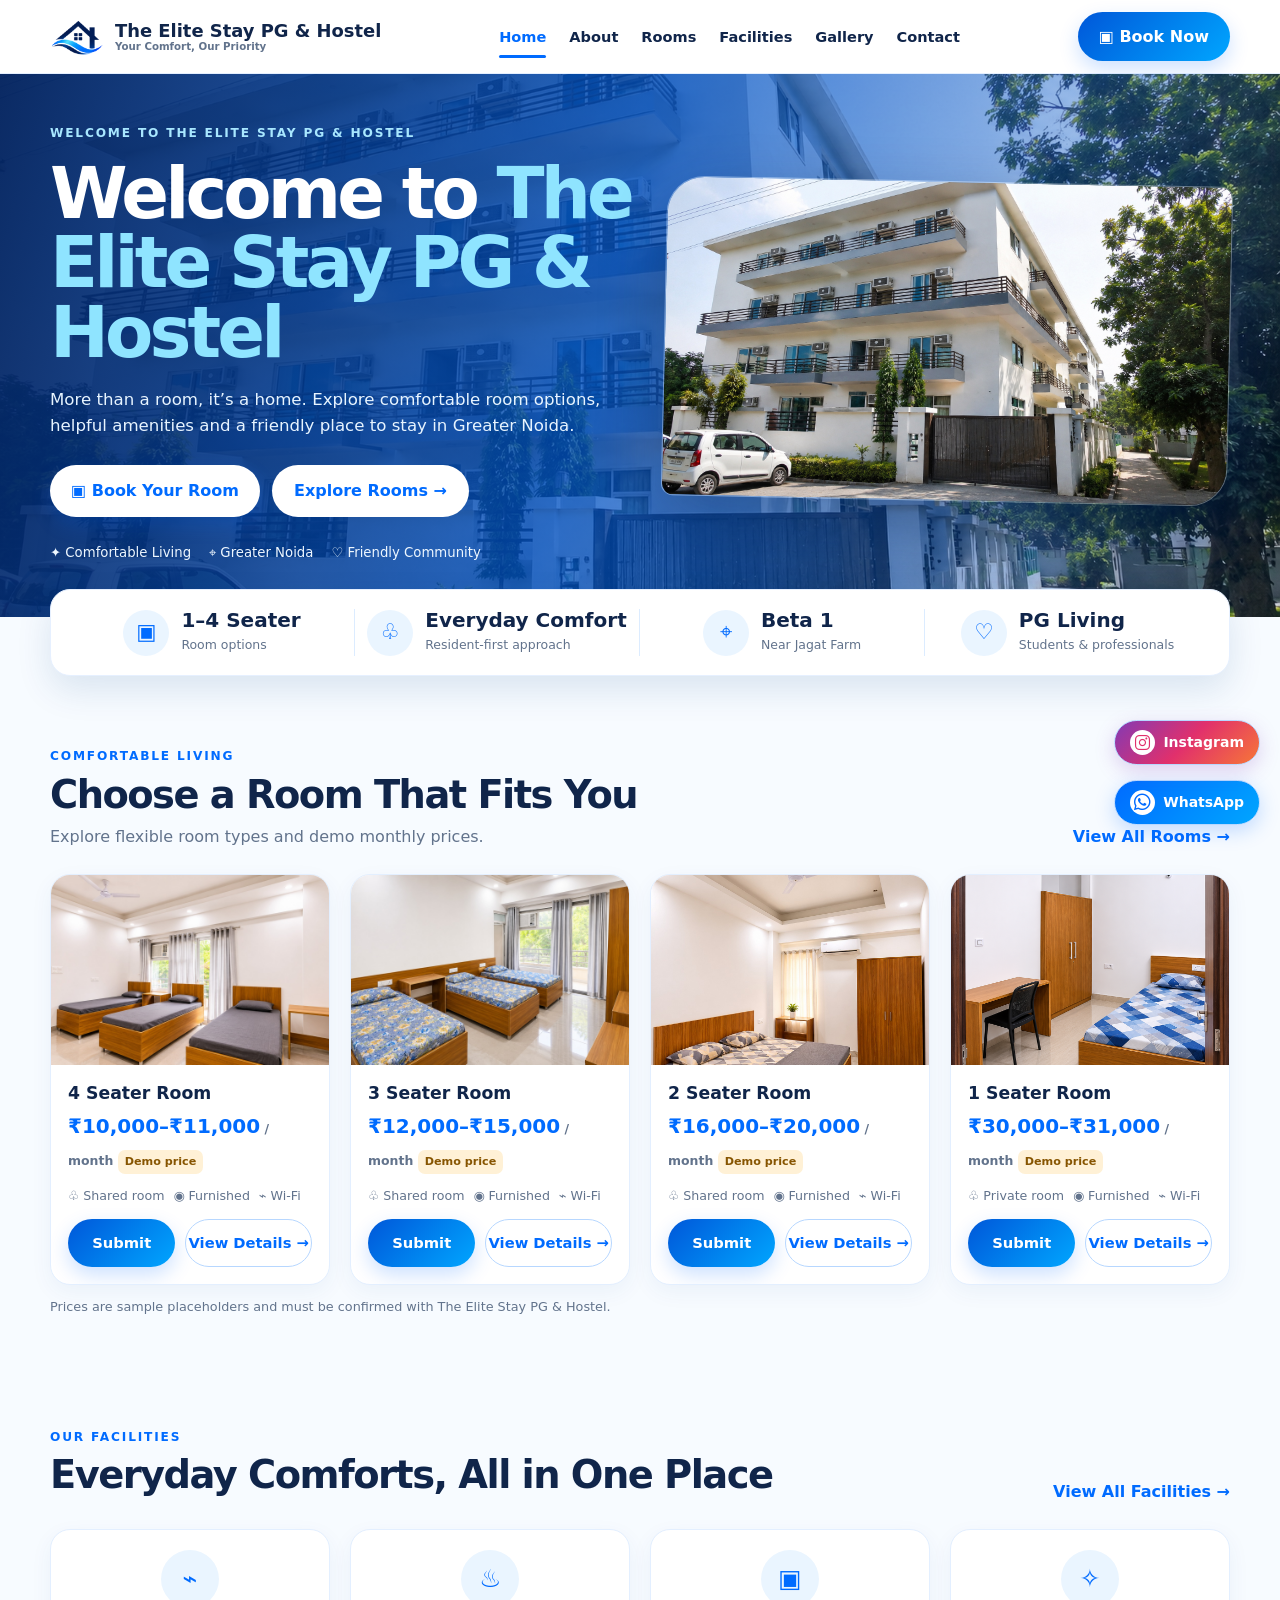
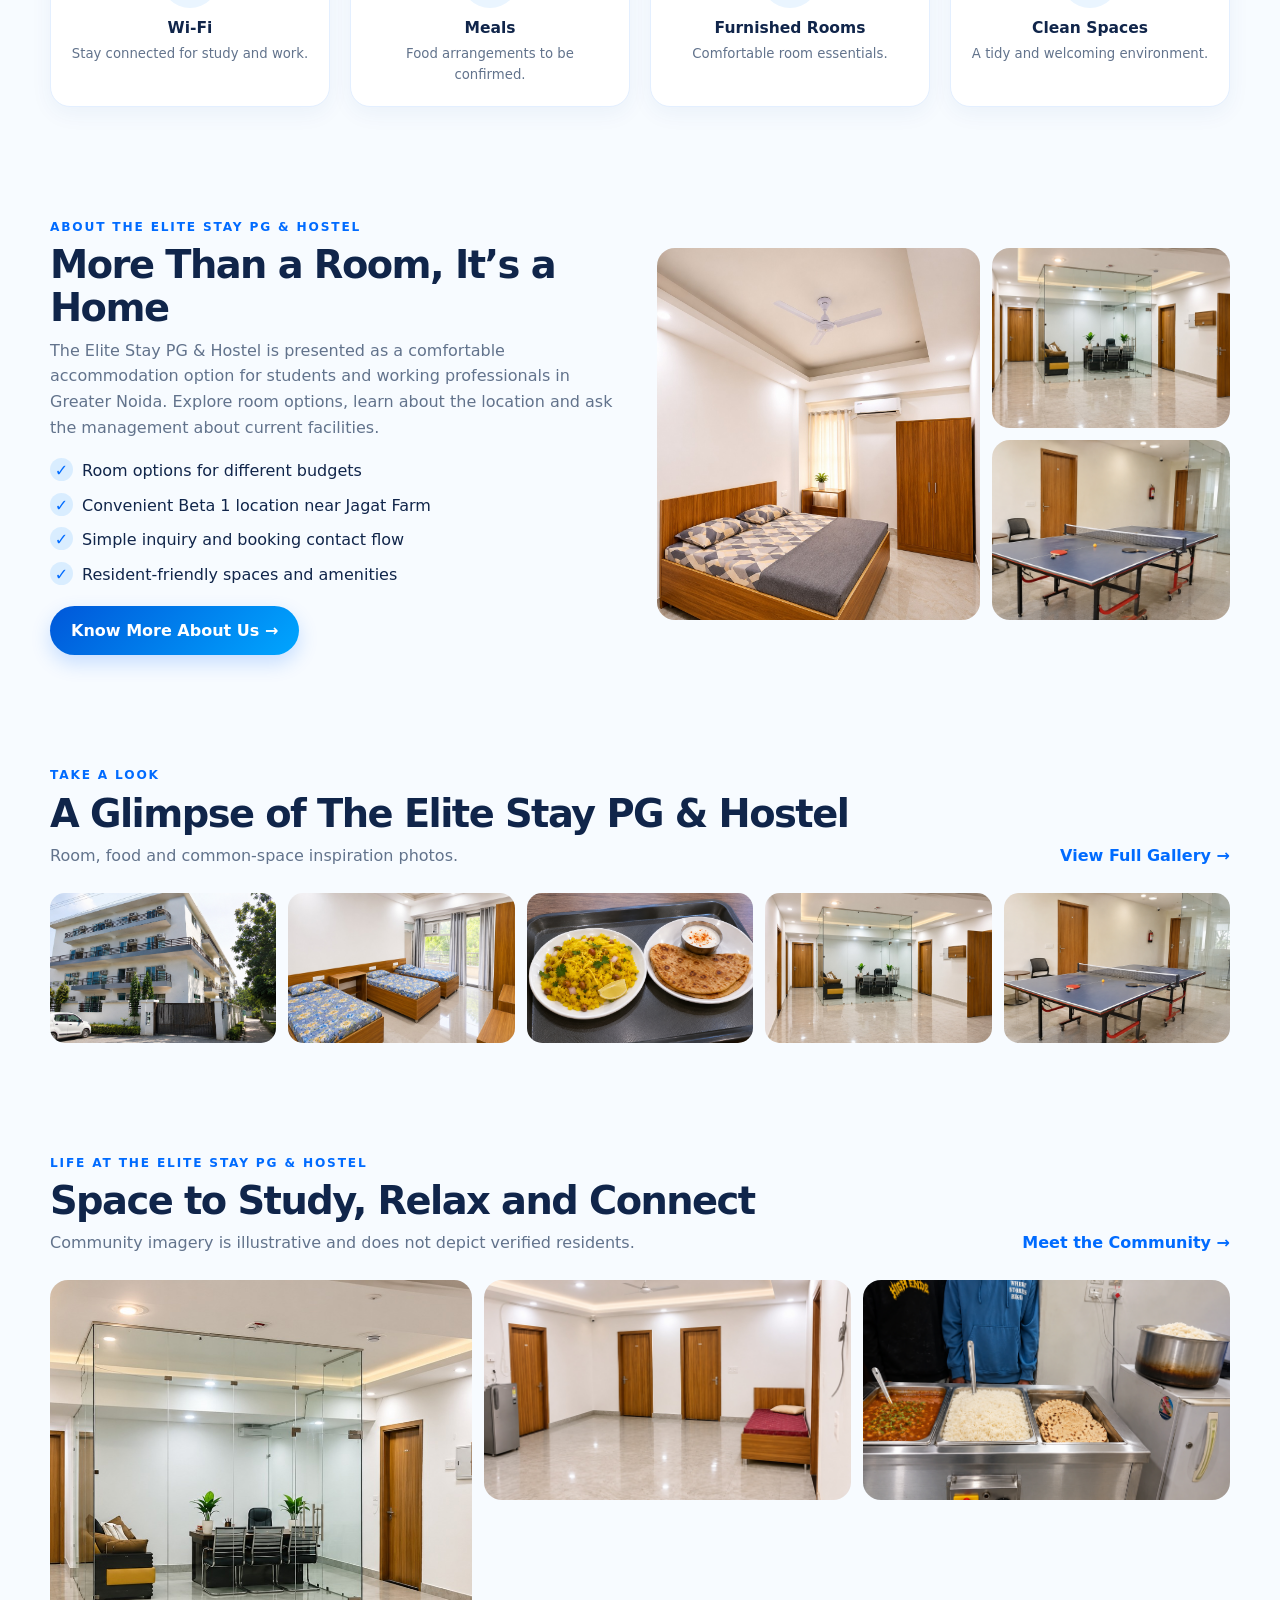
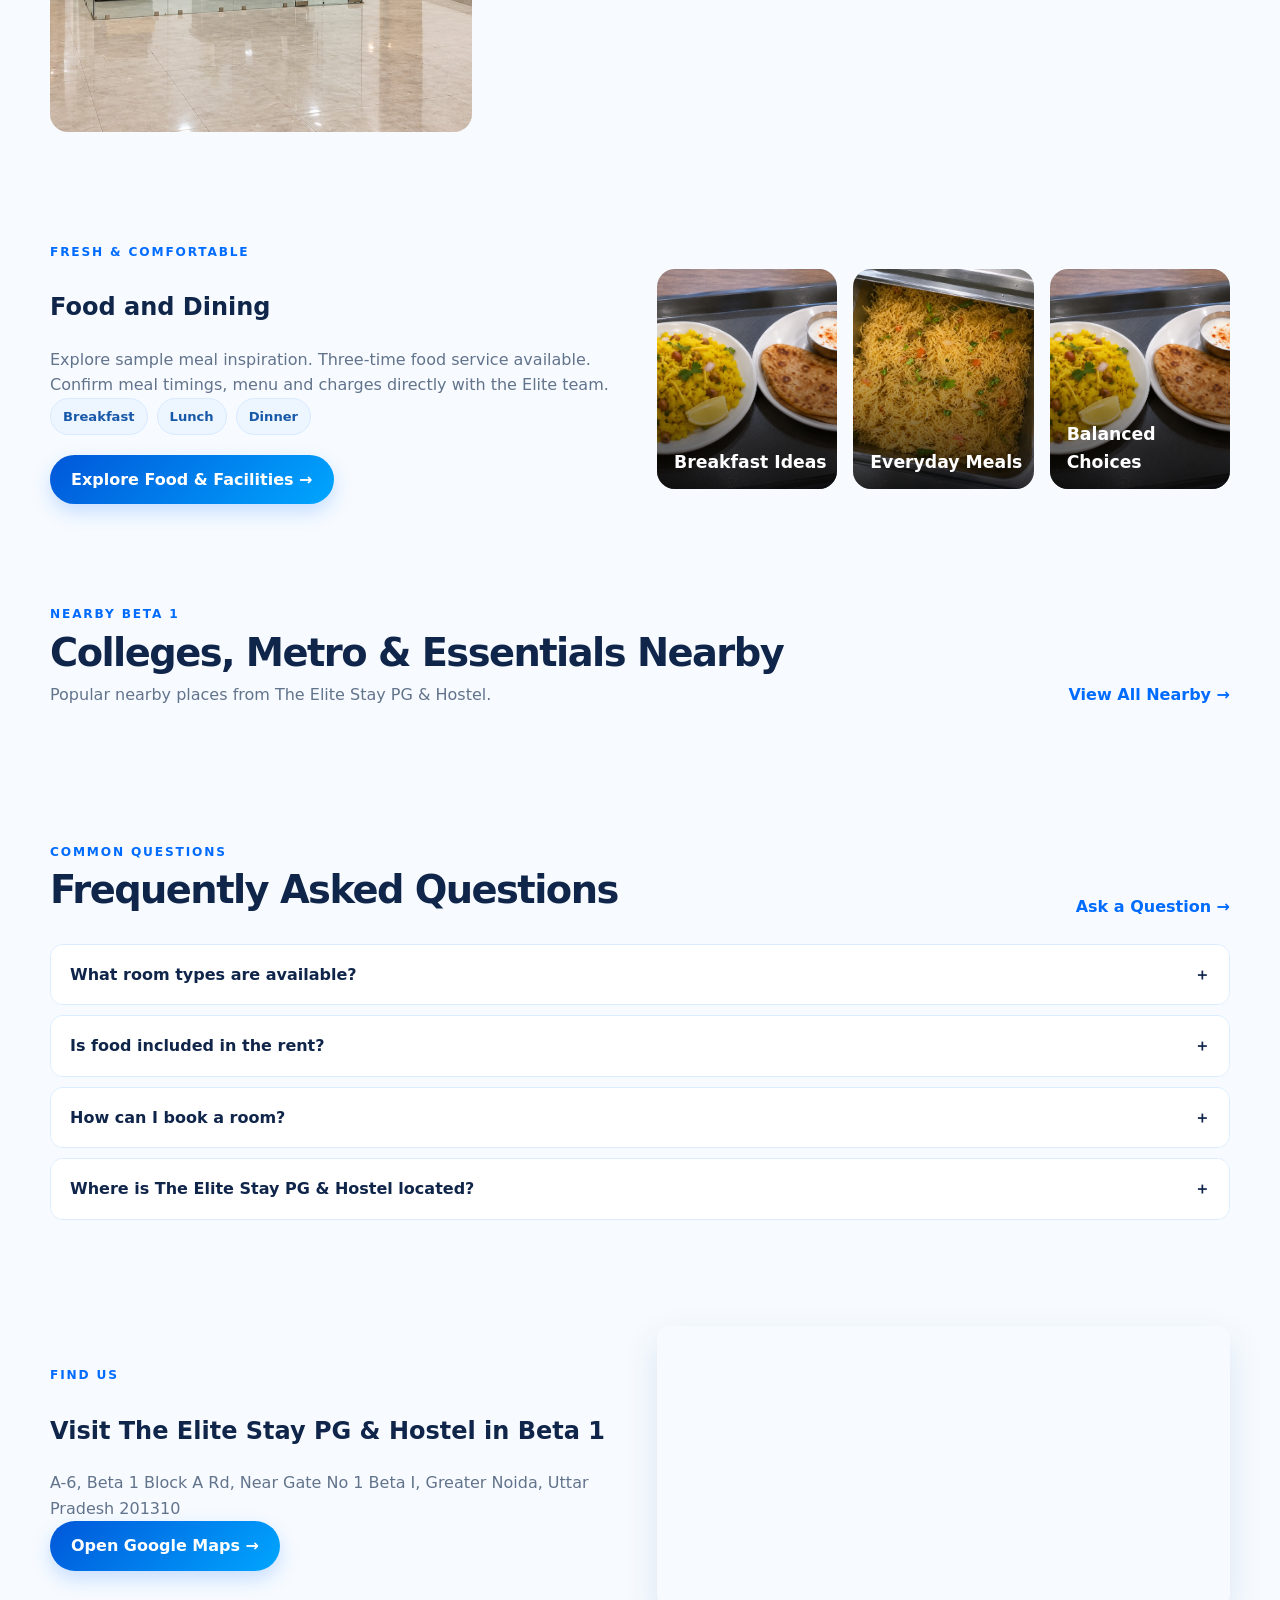
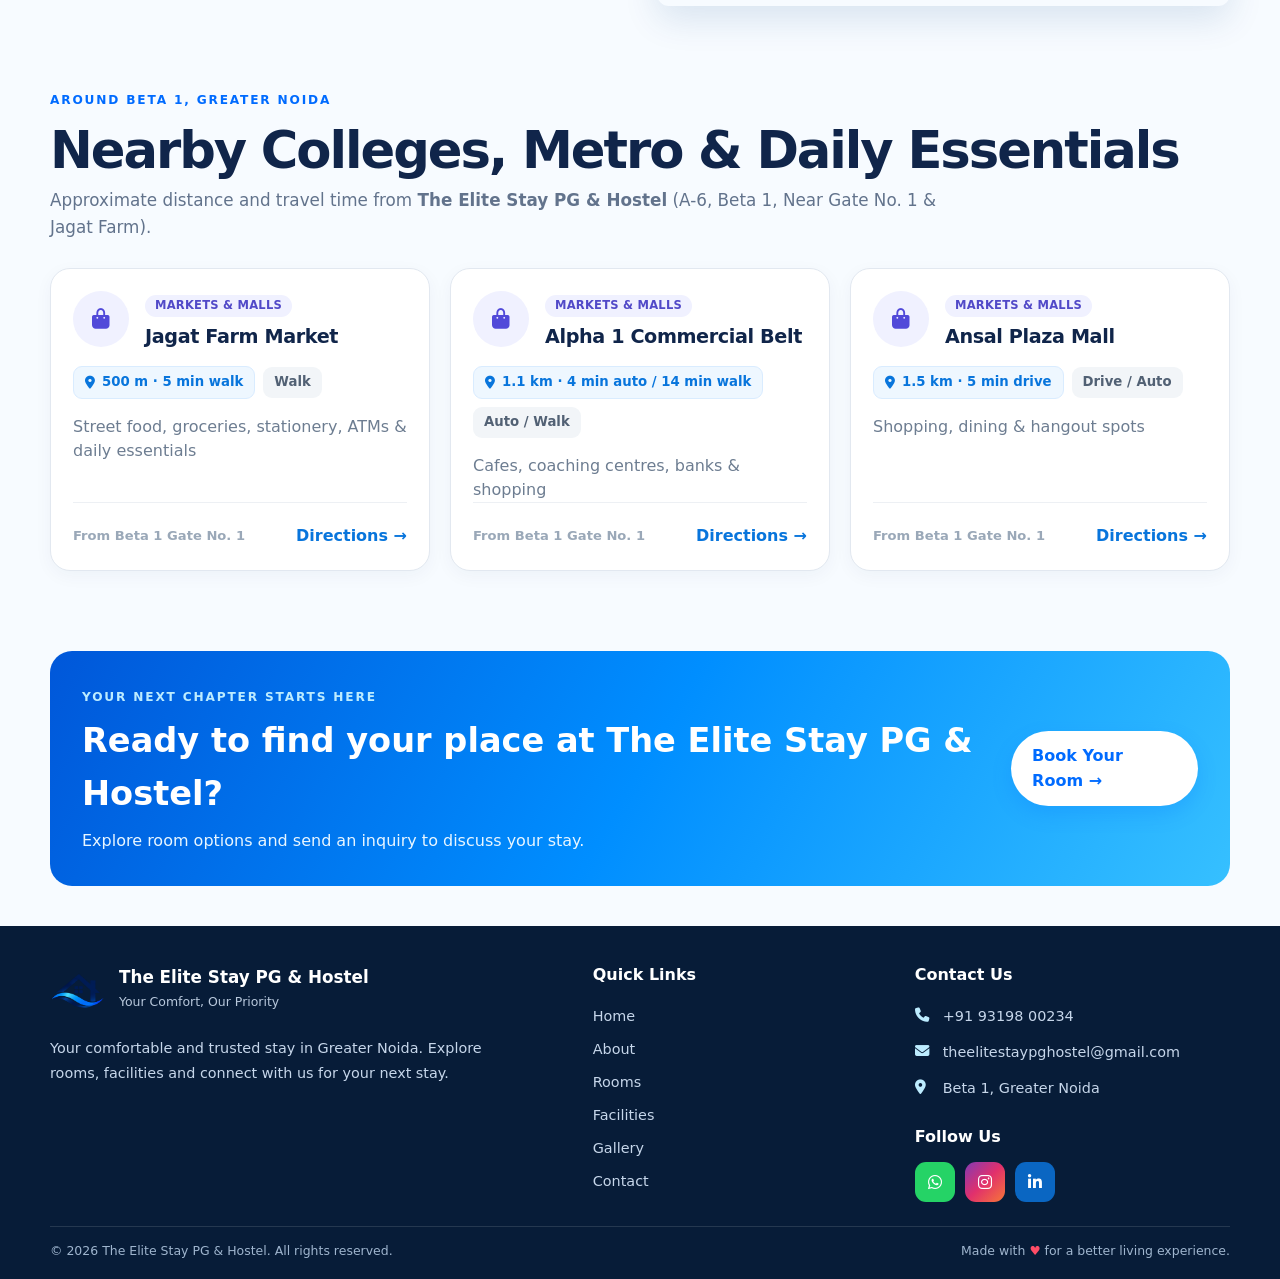
==== commit 07ea7301: "Update Elite Stay website" ====
--- a/index.html
+++ b/index.html
@@ -231,7 +231,7 @@
             <div class="resident-strip"><img
                     src="images/Office area.jpeg"
                     alt="Friends spending time together" loading="lazy" class=""><img
-                    src="images/Office area.jpeg"
+                    src="images/varanda.jpeg"
                     alt="People collaborating" loading="lazy" class=""><img
                     src="images/dinner.png"
                     alt="Fresh meal inspiration" loading="lazy" class=""></div>
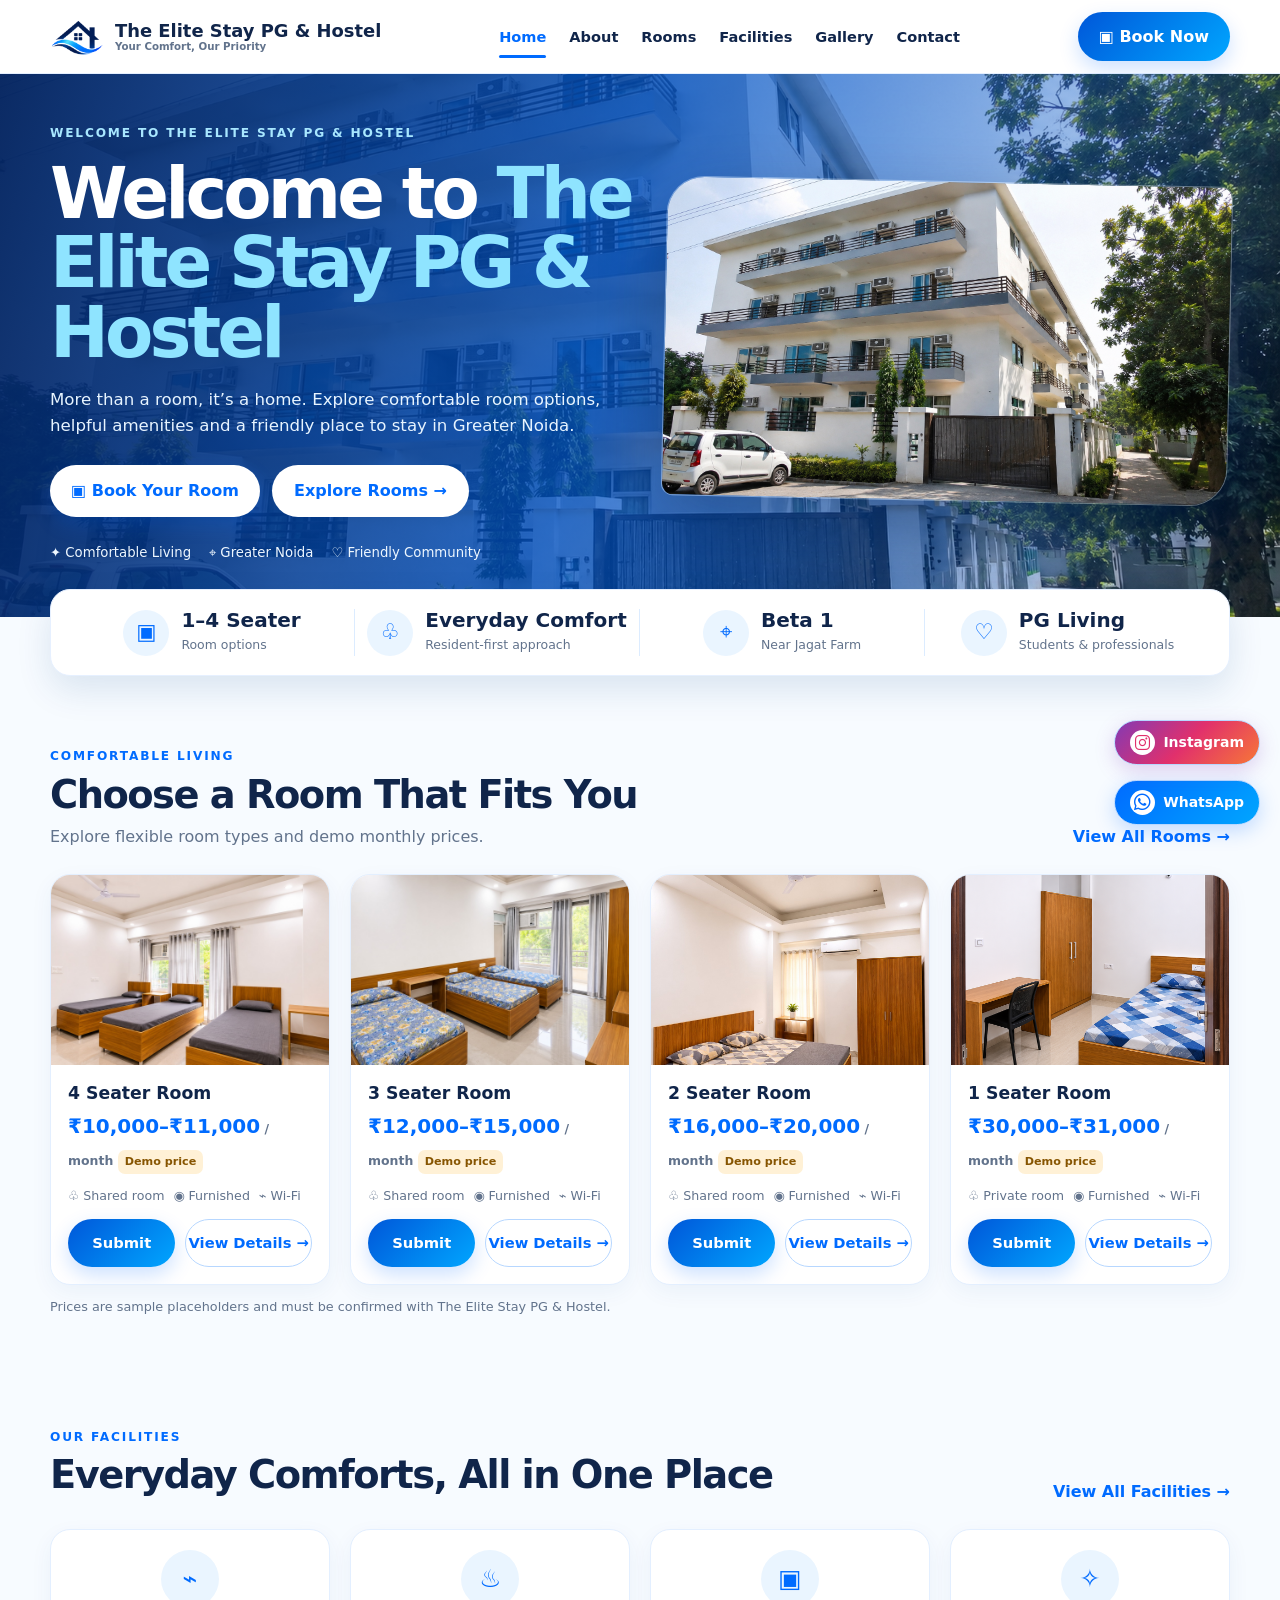
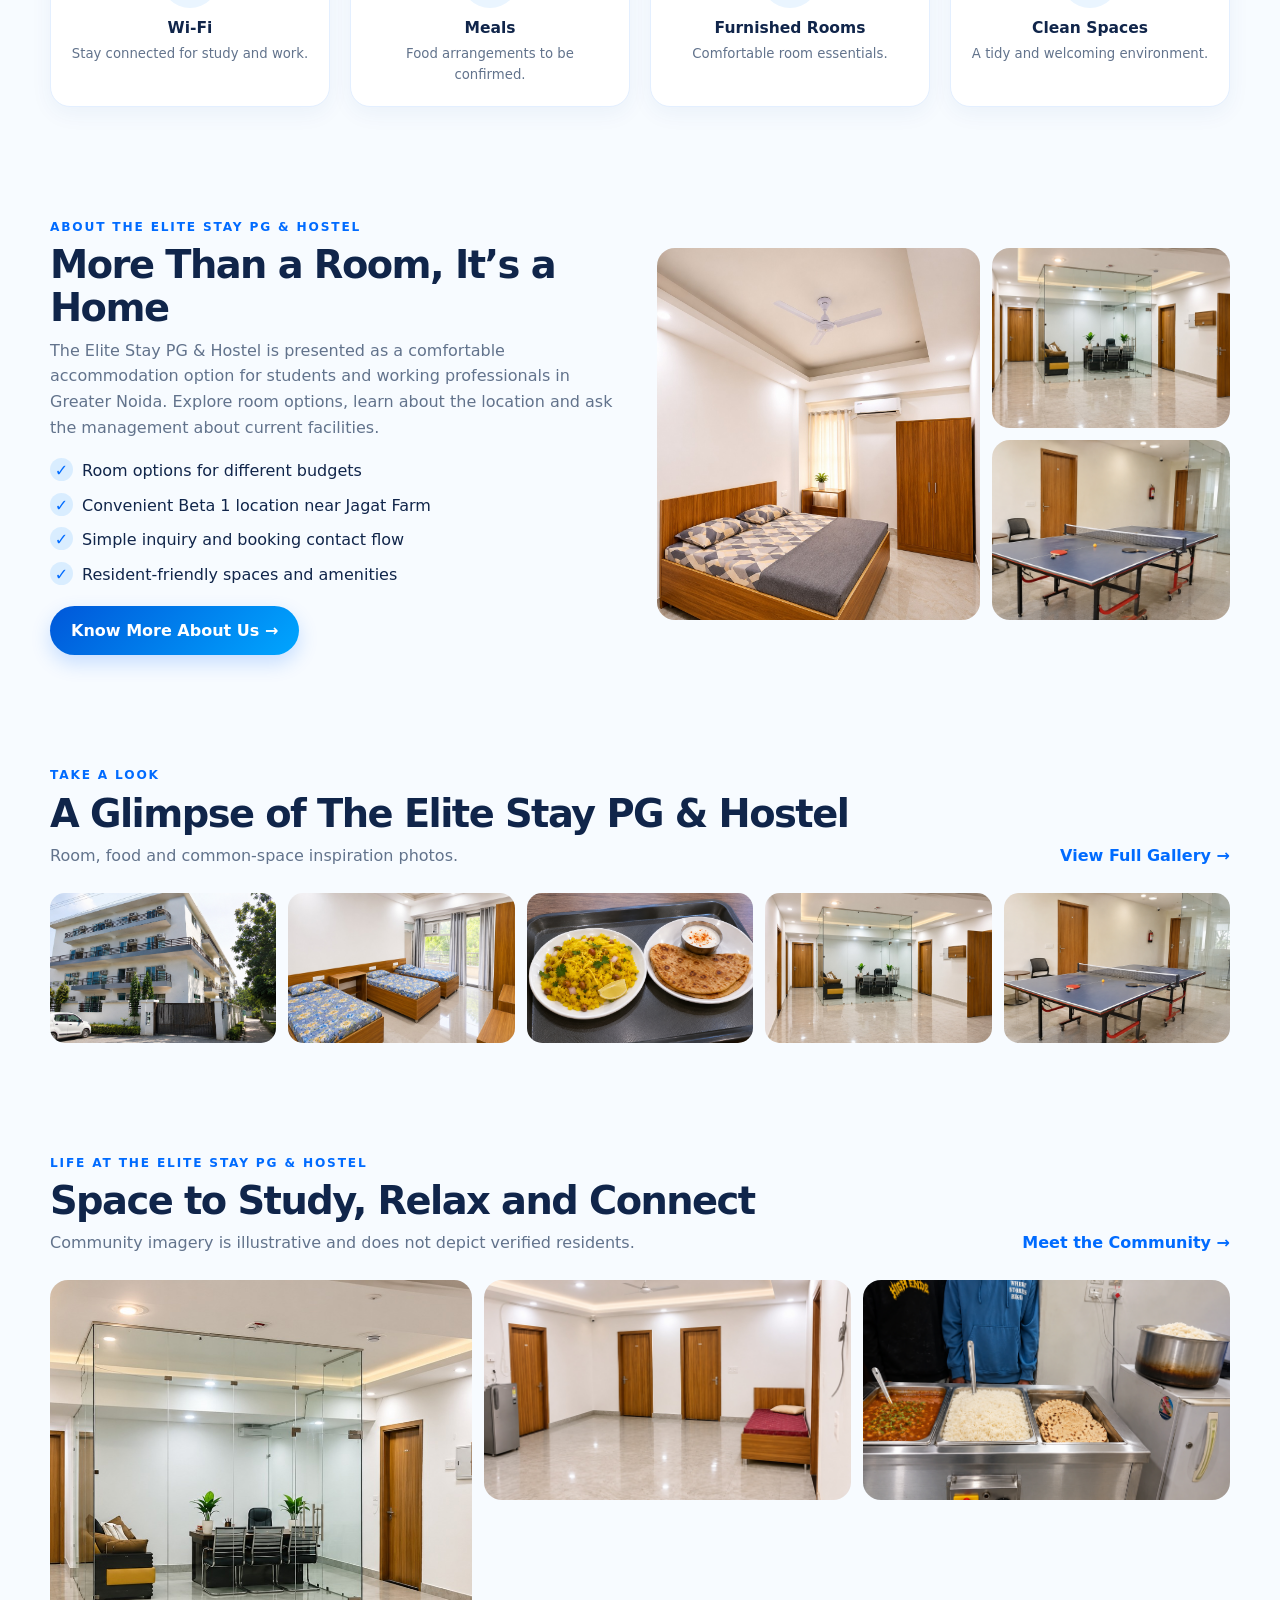
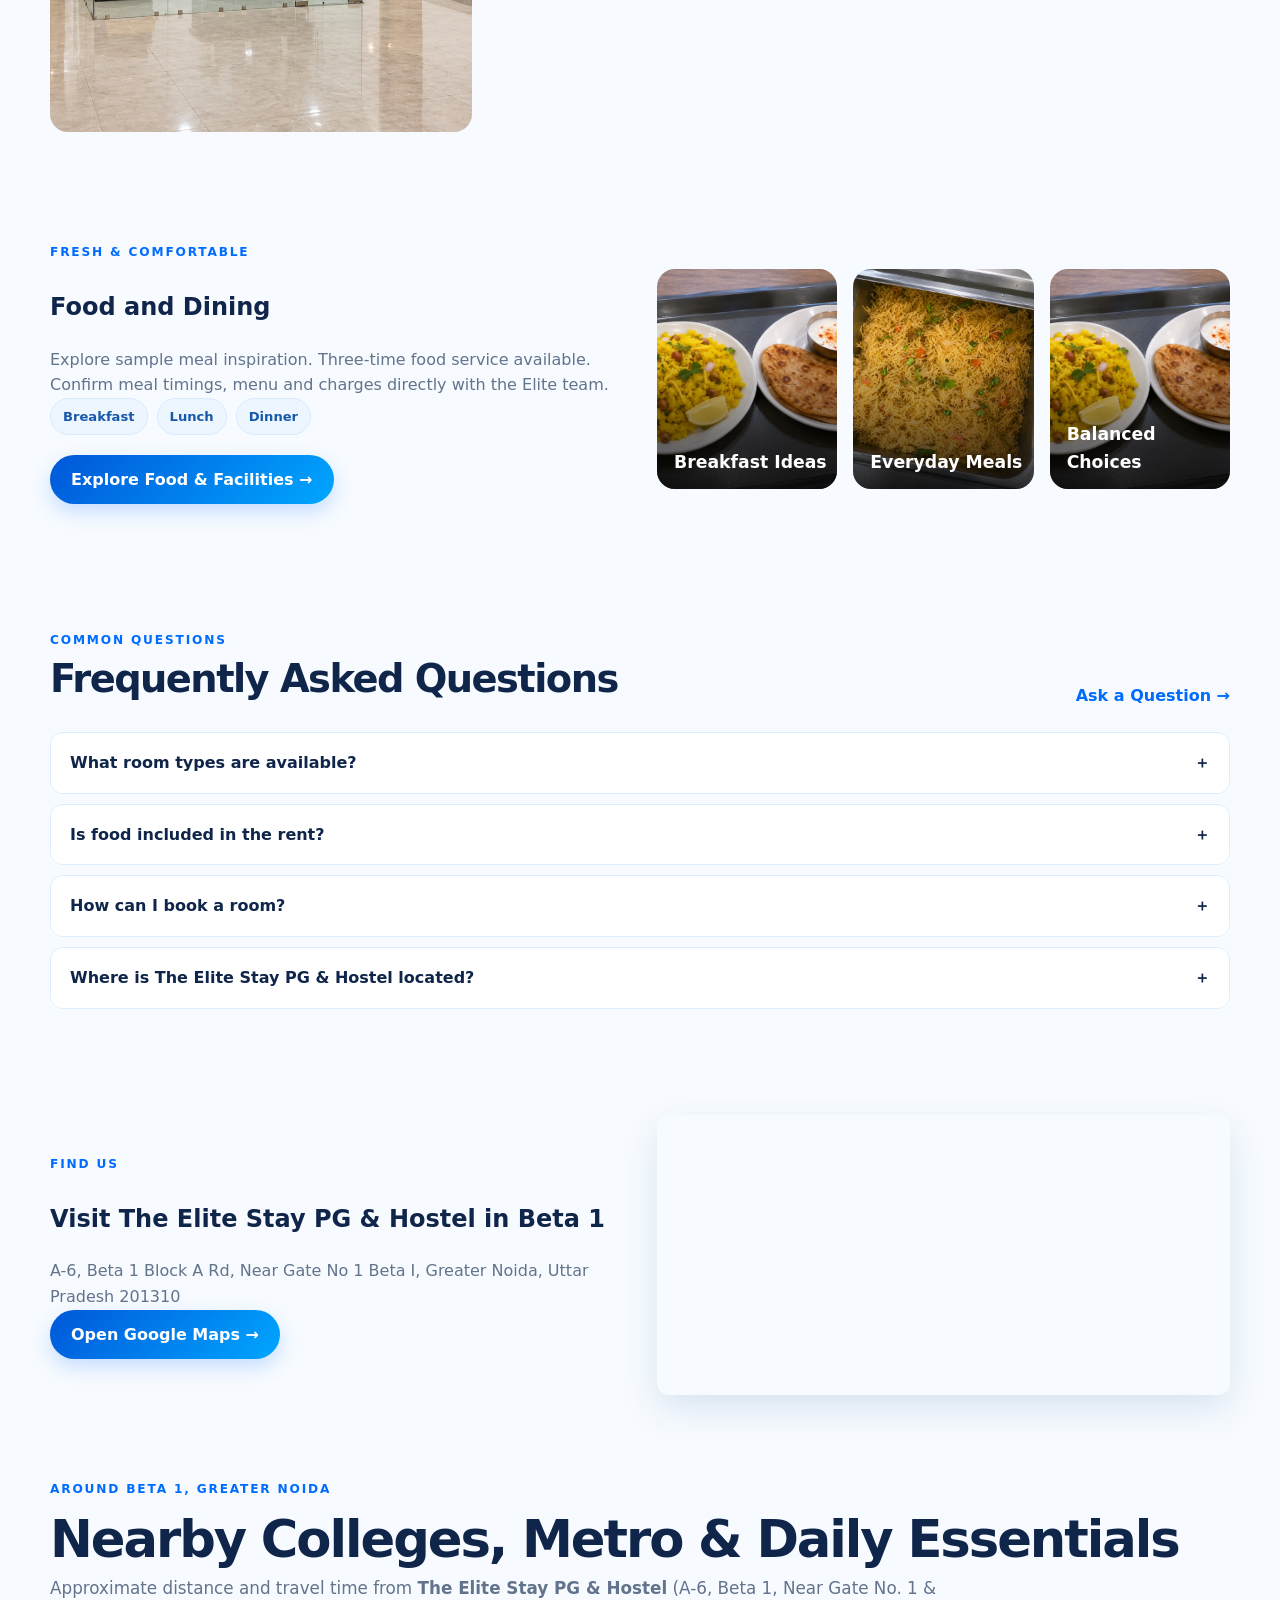
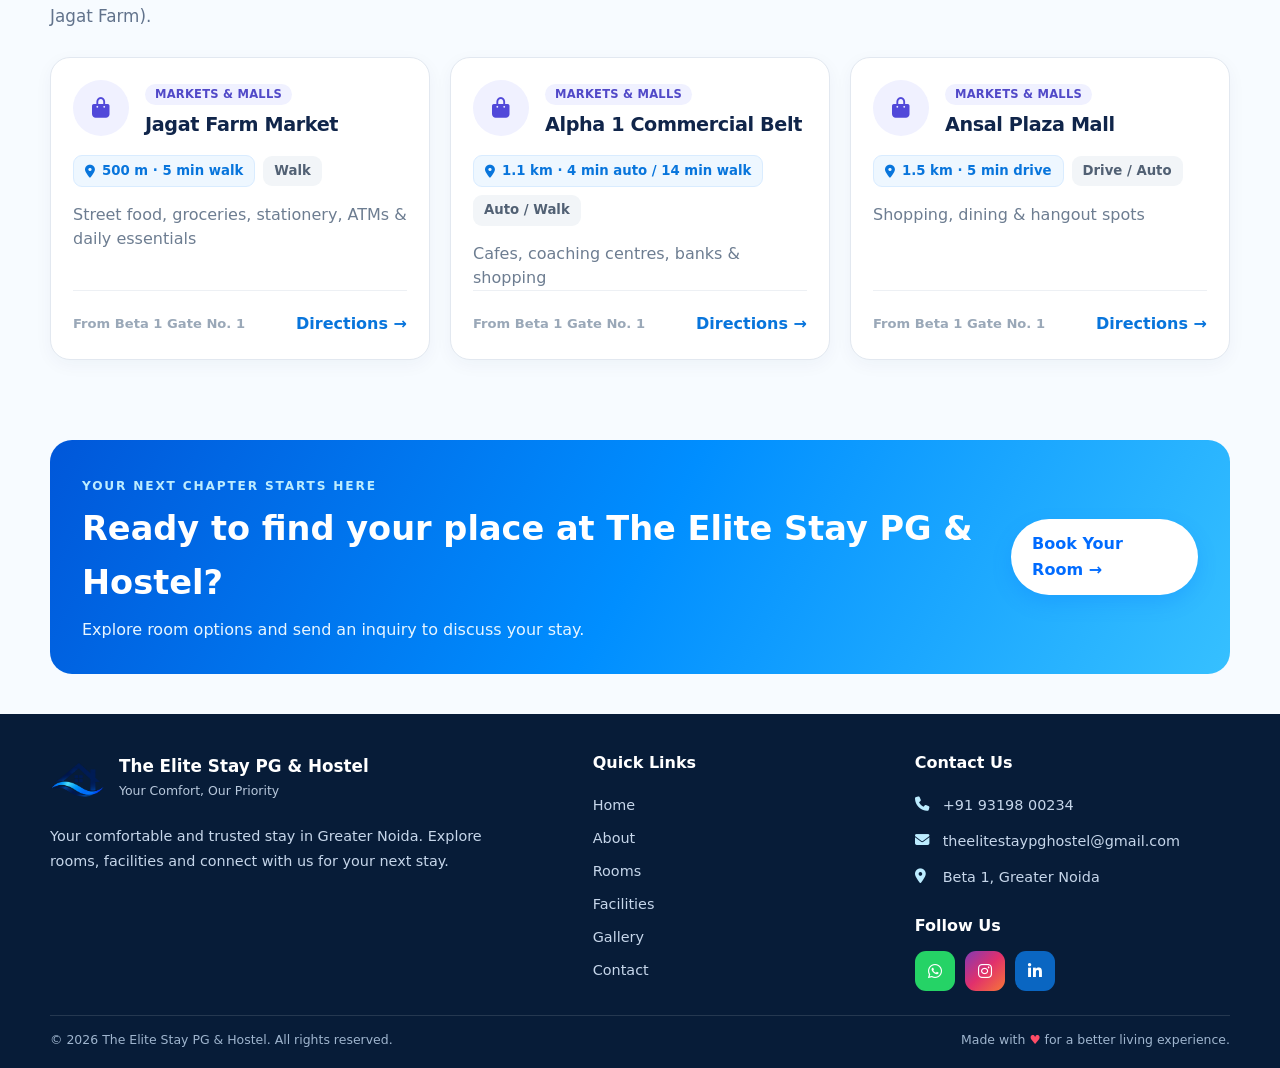
==== commit 75842a6a: "Update Elite Stay website" ====
--- a/index.html
+++ b/index.html
@@ -261,17 +261,7 @@
         </div>
     </section>
 
-    <section class="section-sm nearby-sample-section" id="nearby-sample">
-        <div class="container">
-            <div class="section-head">
-                <div><span class="eyebrow">NEARBY BETA 1</span>
-                    <h2>Colleges, Metro &amp; Essentials Nearby</h2>
-                    <p>Popular nearby places from The Elite Stay PG &amp; Hostel.</p>
-                </div><a class="text-link" href="contact.html#nearby-locations">View All Nearby →</a>
-            </div>
-            <div class="nearby-grid nearby-sample-grid" data-nearby-sample-grid></div>
-        </div>
-    </section>
+    
 
     <section class="section">
         <div class="container">
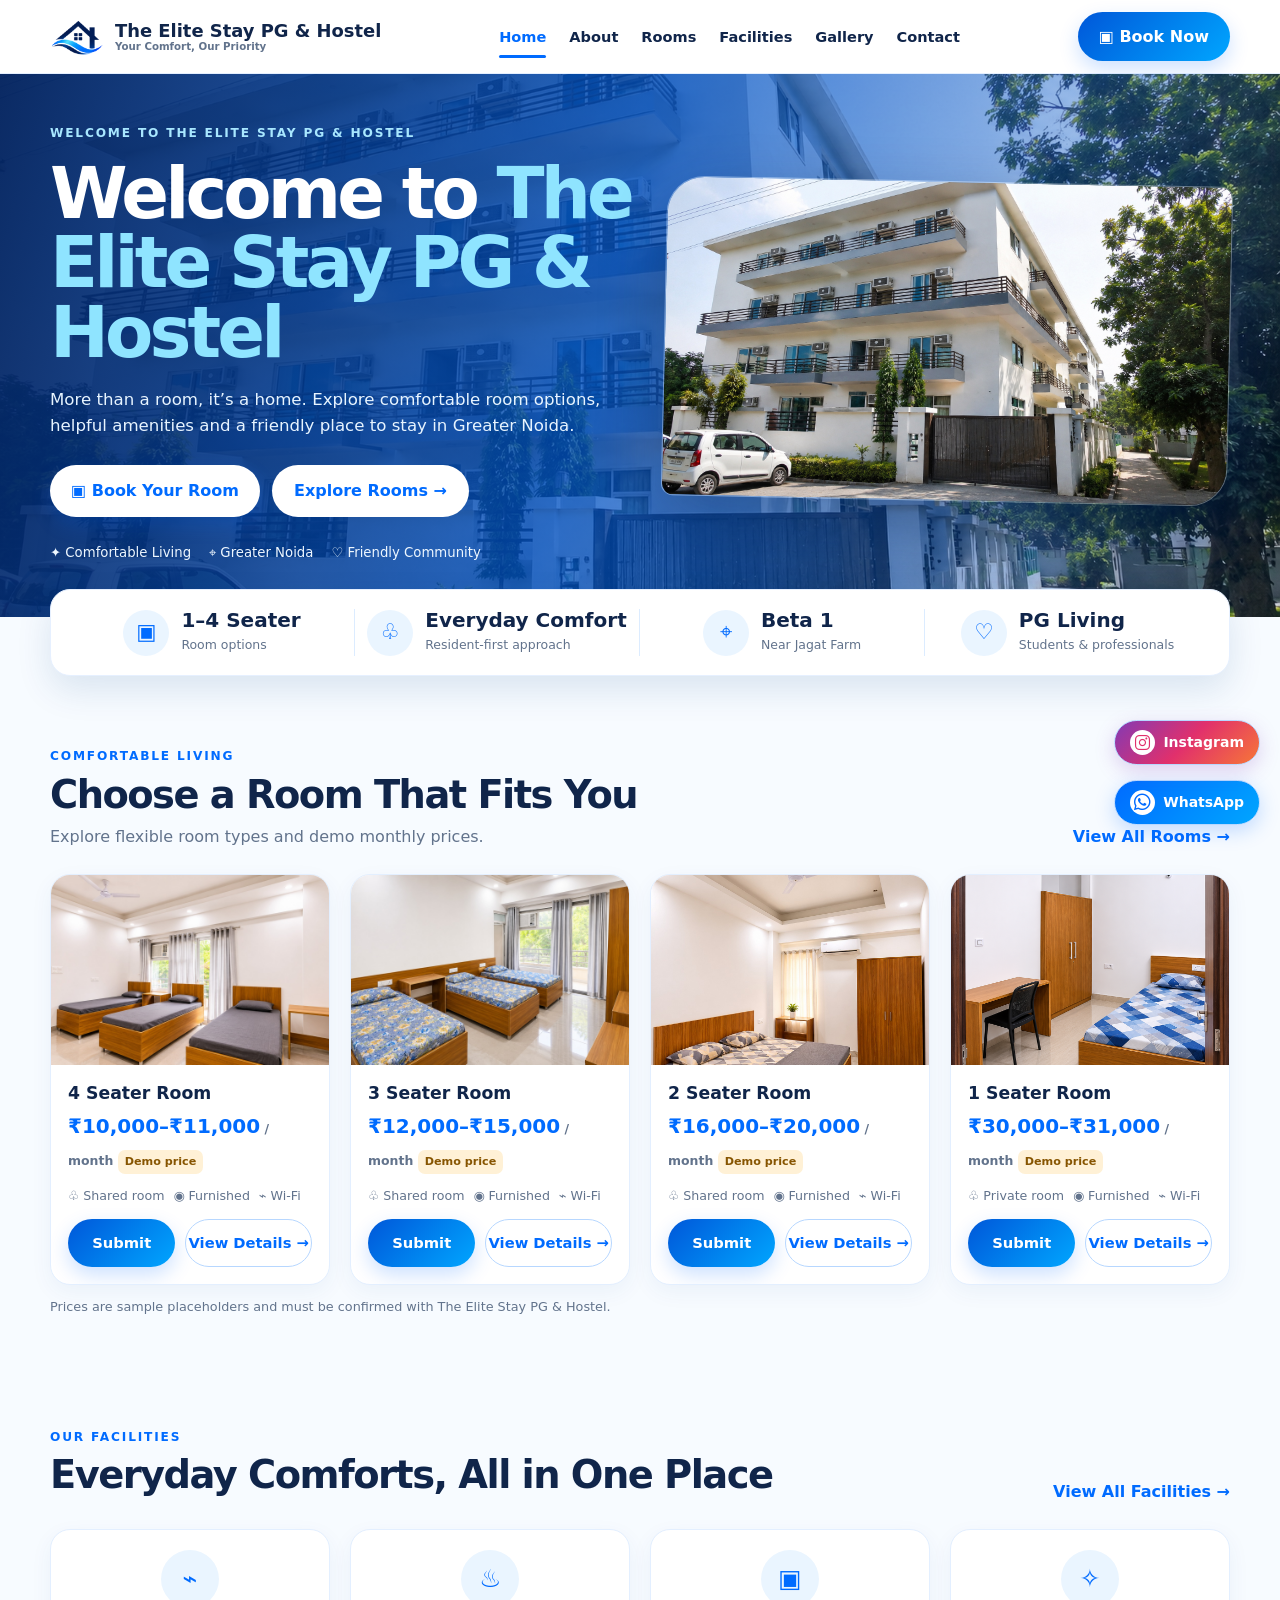
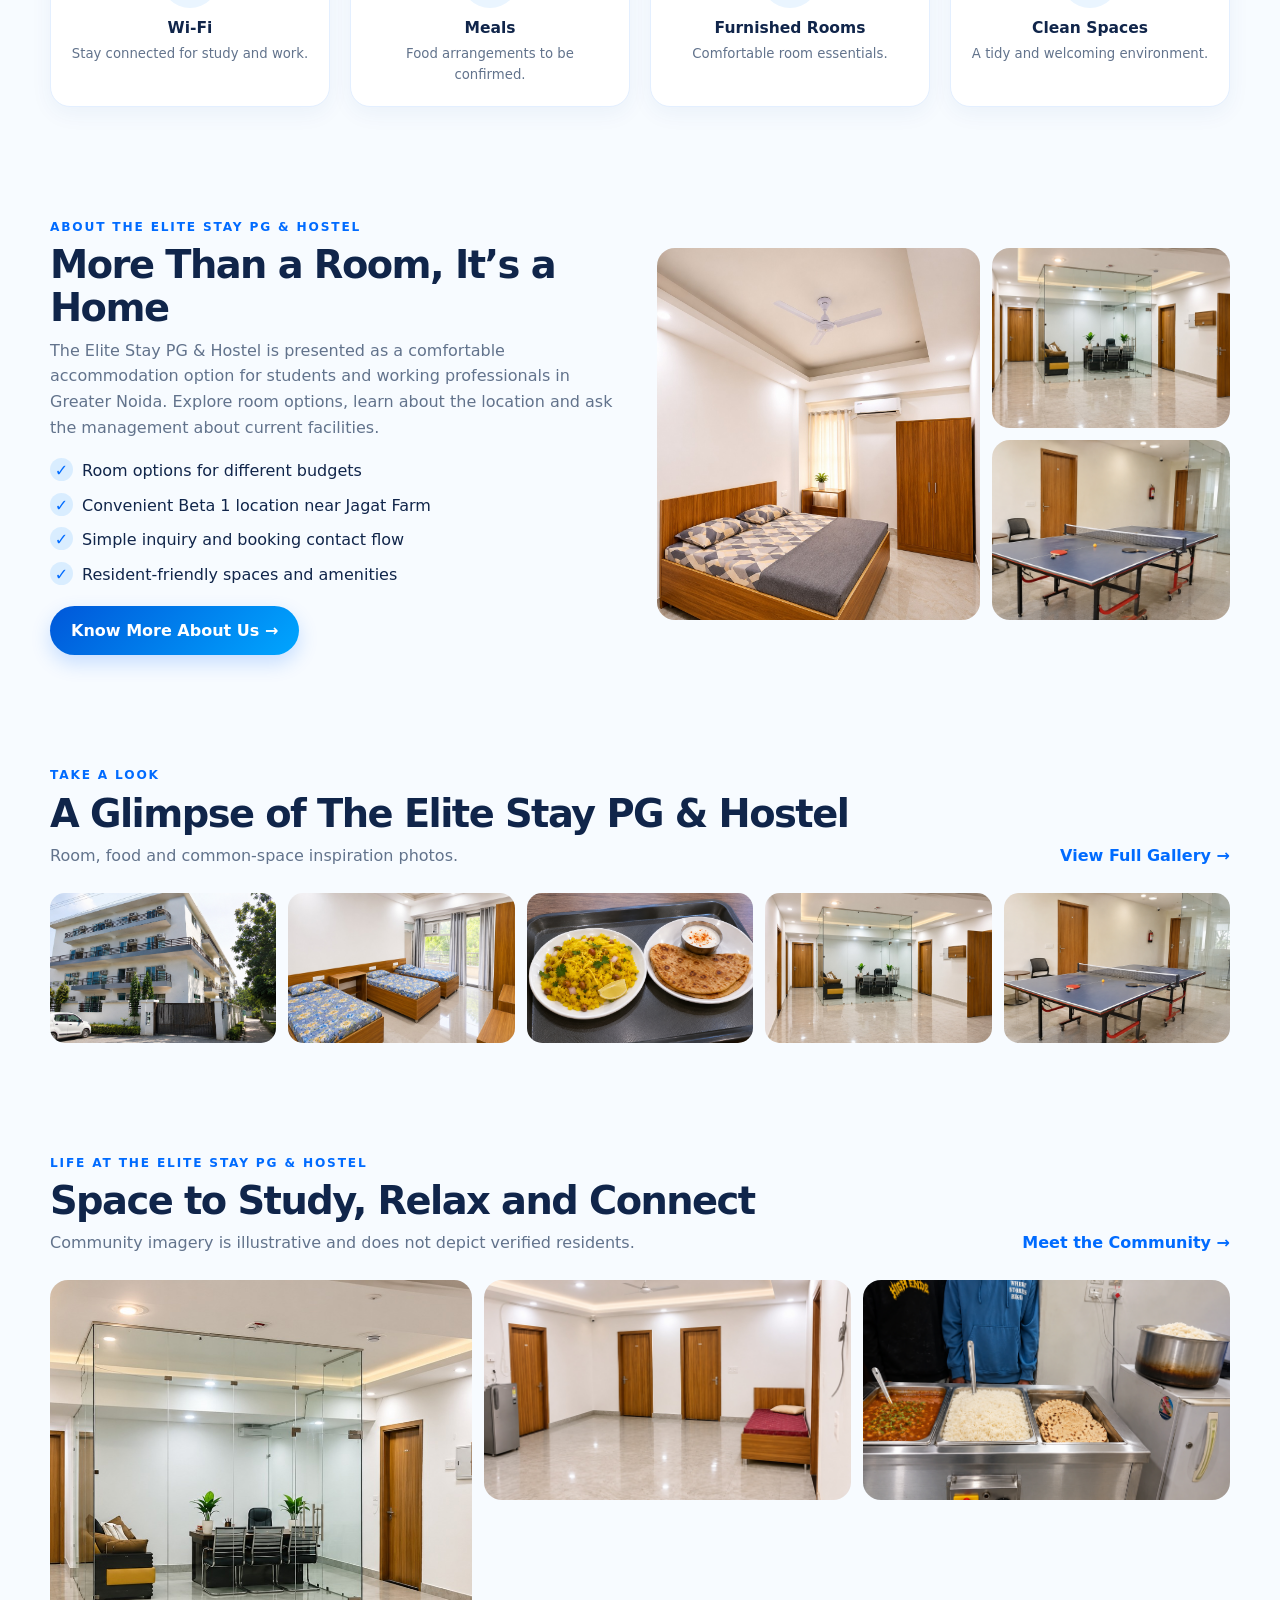
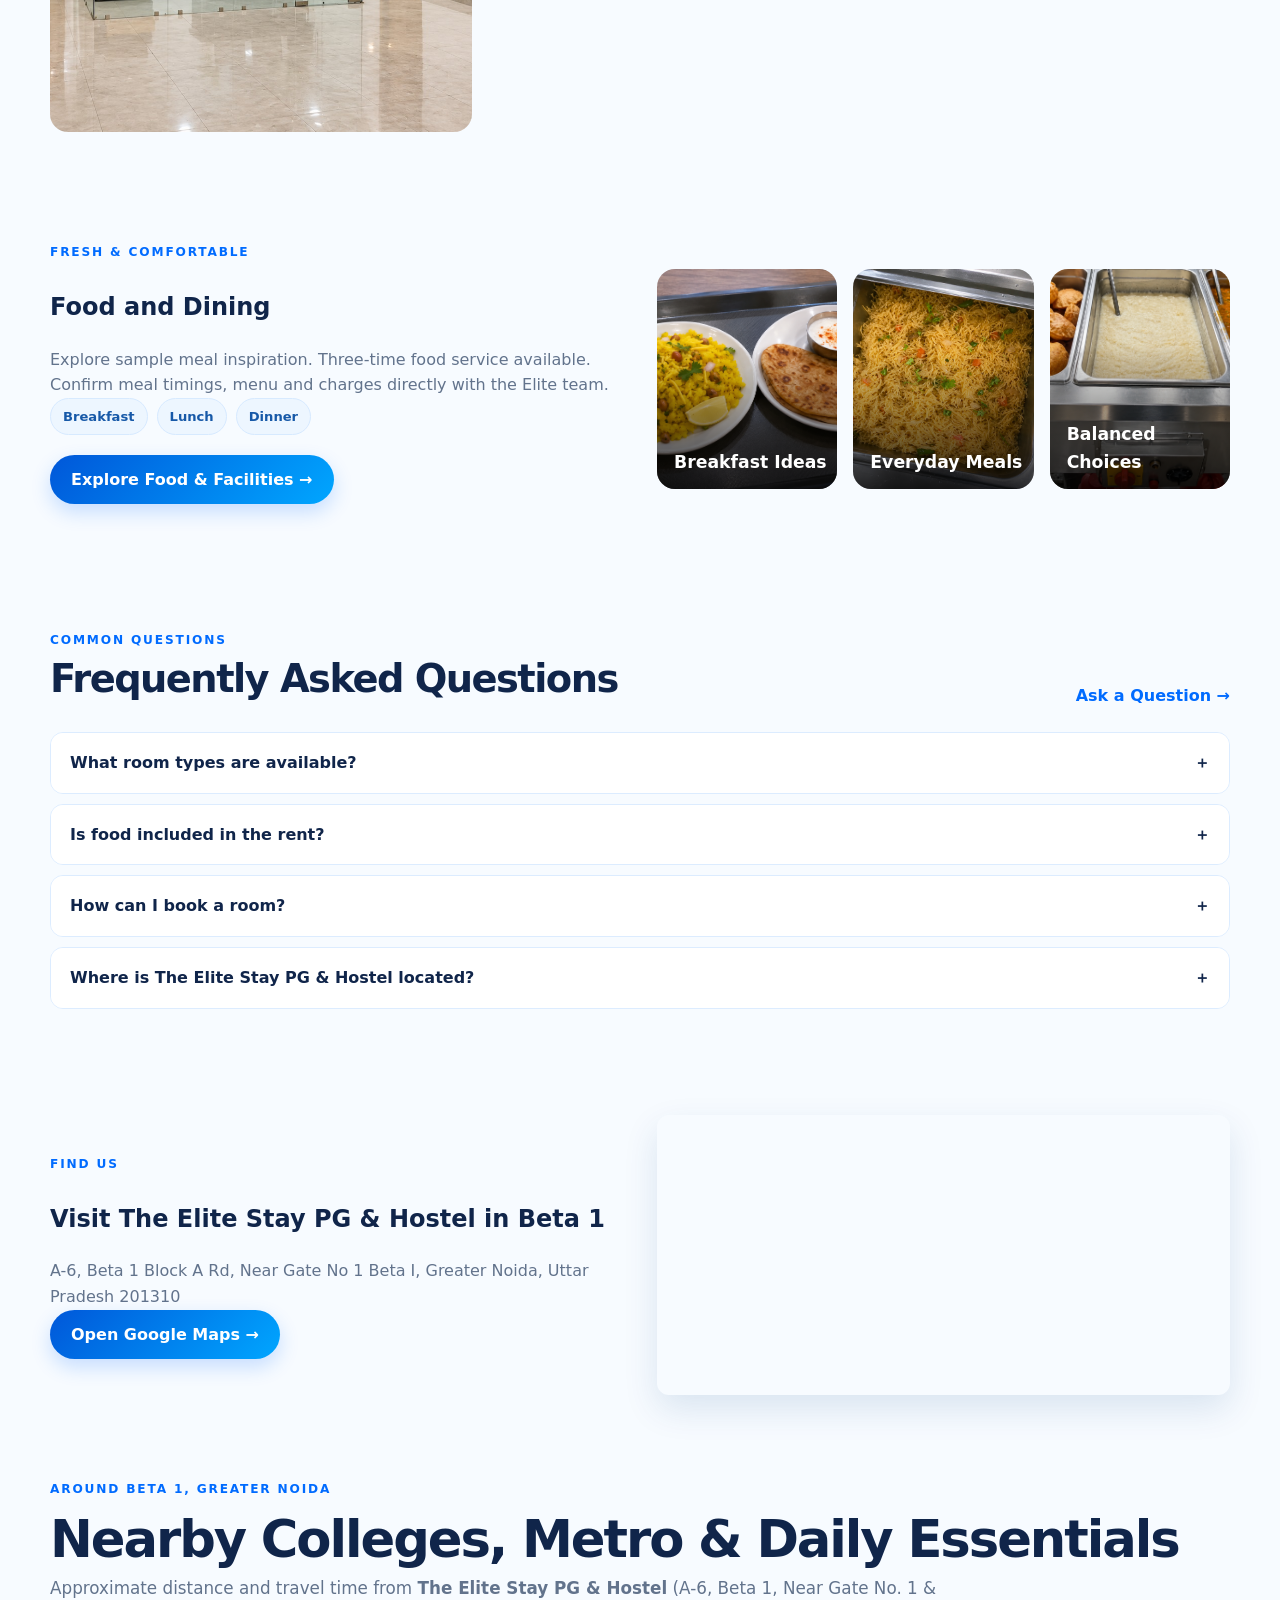
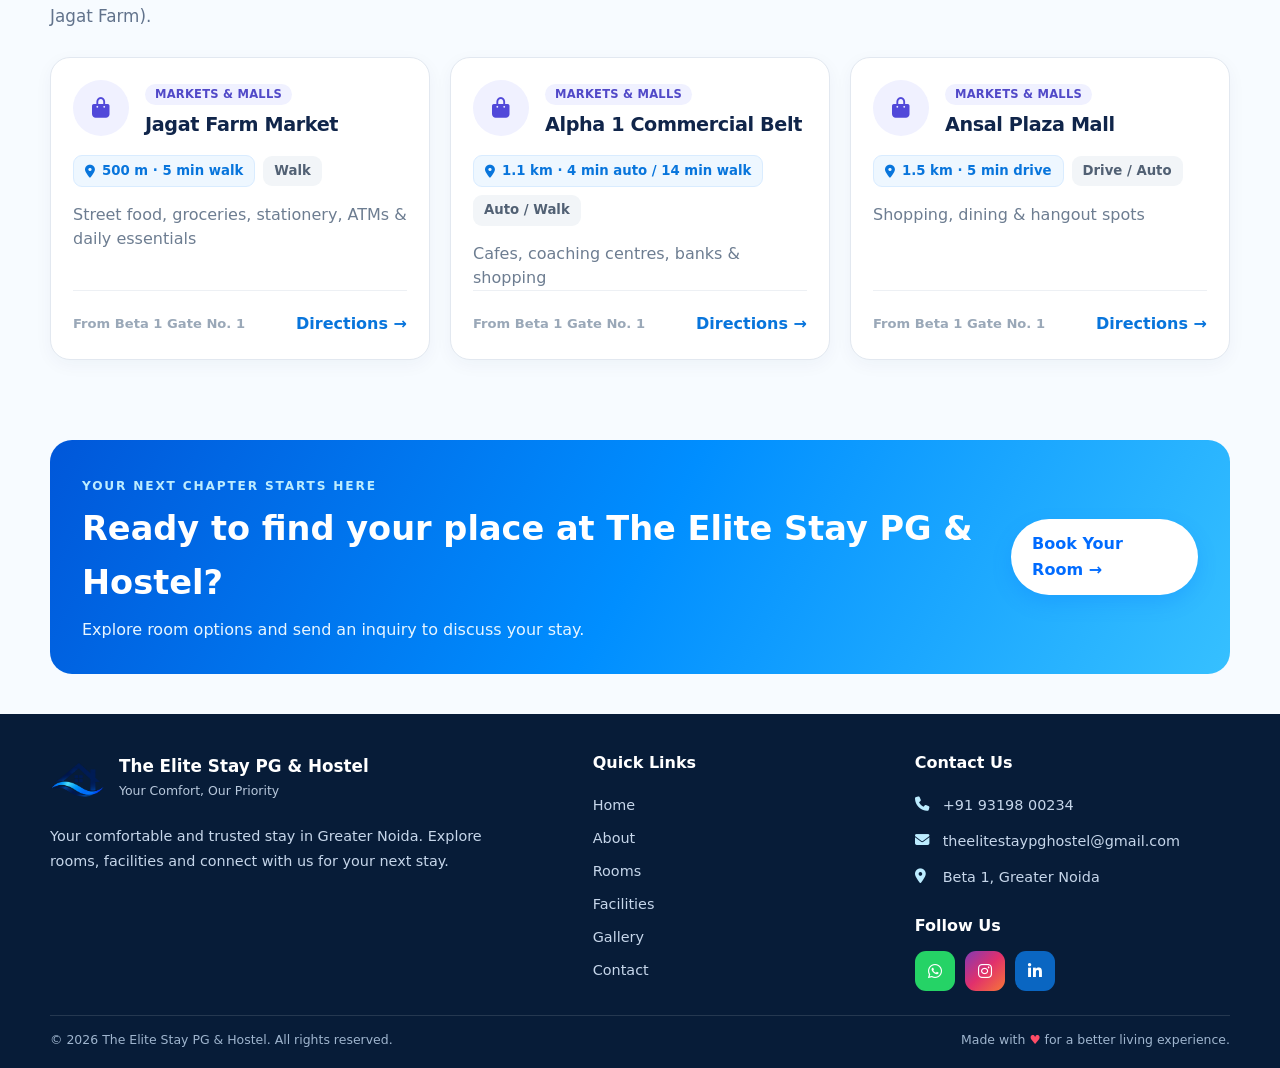
==== commit 1cd8985f: "Update Elite Stay website" ====
--- a/index.html
+++ b/index.html
@@ -255,7 +255,7 @@
                         src="images/breakfast img 2.png"
                         alt="Fresh food inspiration" loading="lazy" class=""><strong>Everyday Meals</strong></div>
                 <div class="food-card"><img
-                        src="images/breakfast img 1.png"
+                        src="images/lunch.png"
                         alt="Healthy meal inspiration" loading="lazy" class=""><strong>Balanced Choices</strong></div>
             </div>
         </div>
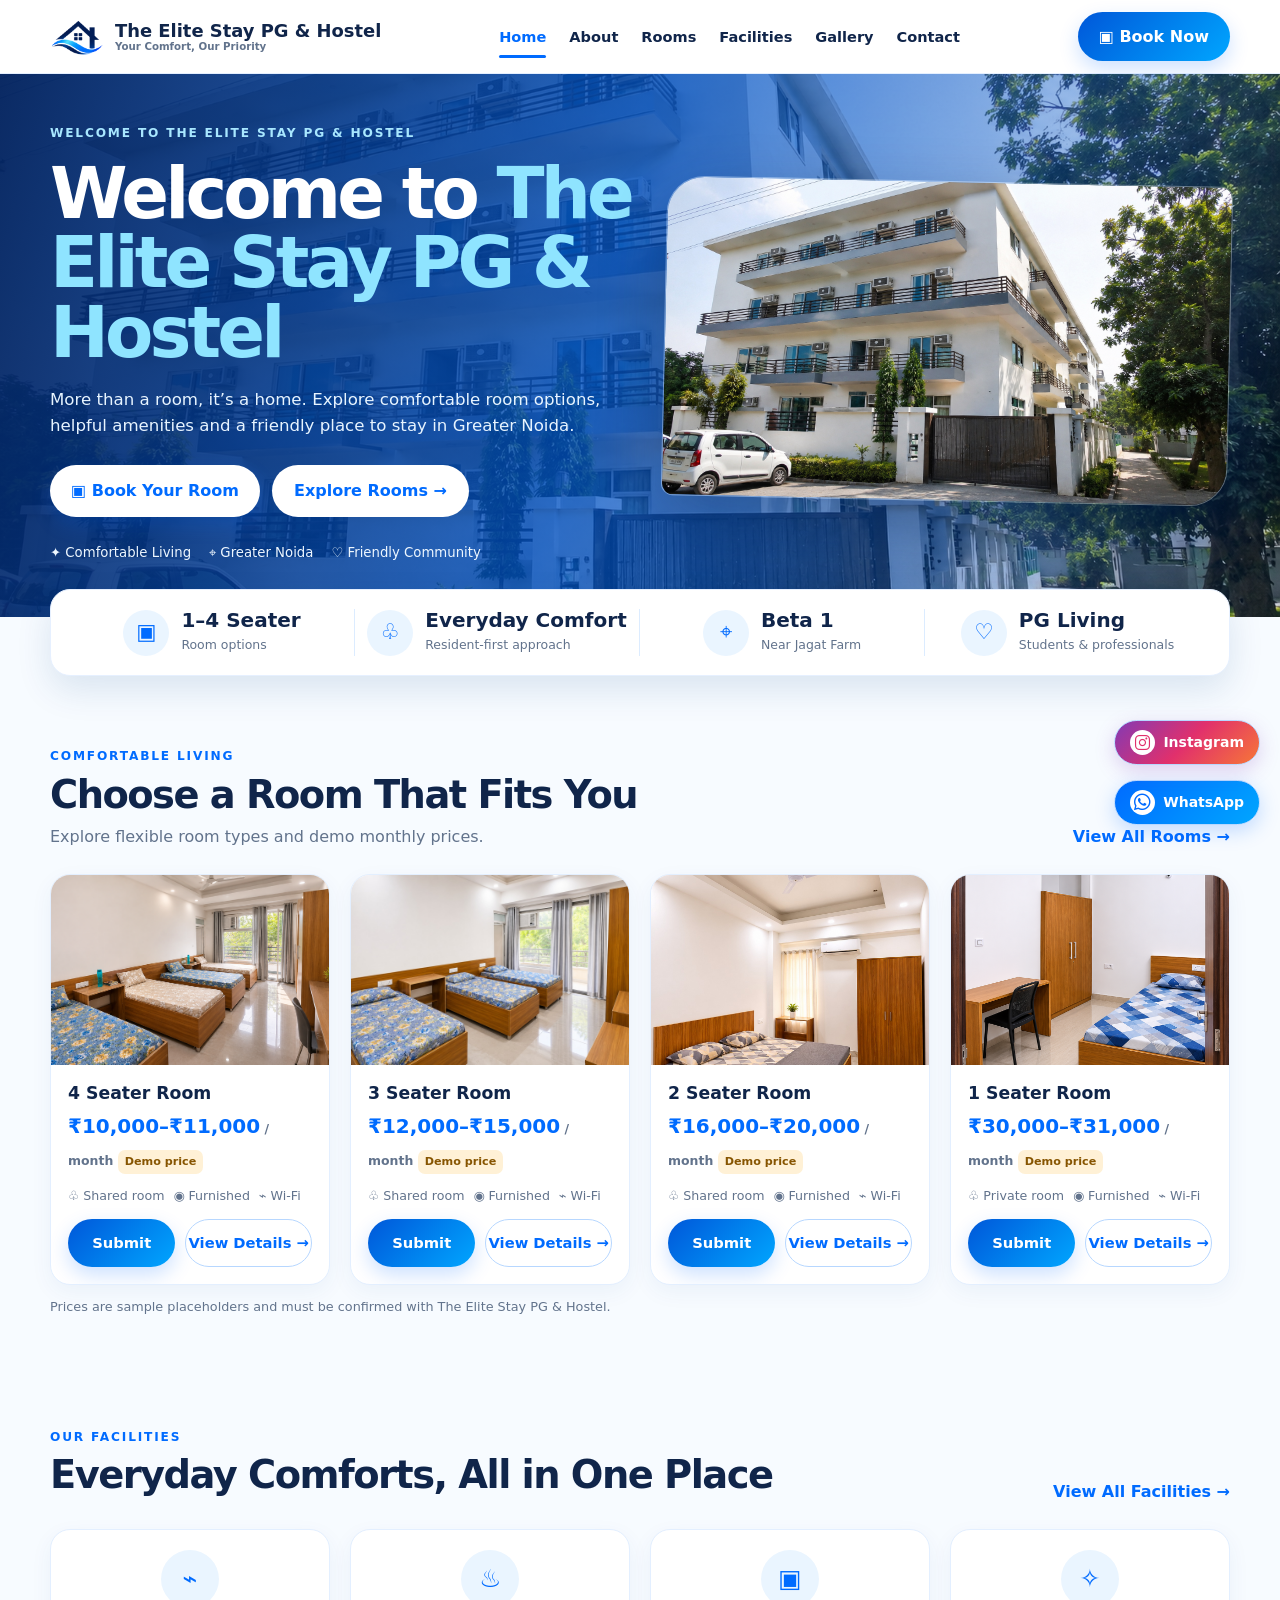
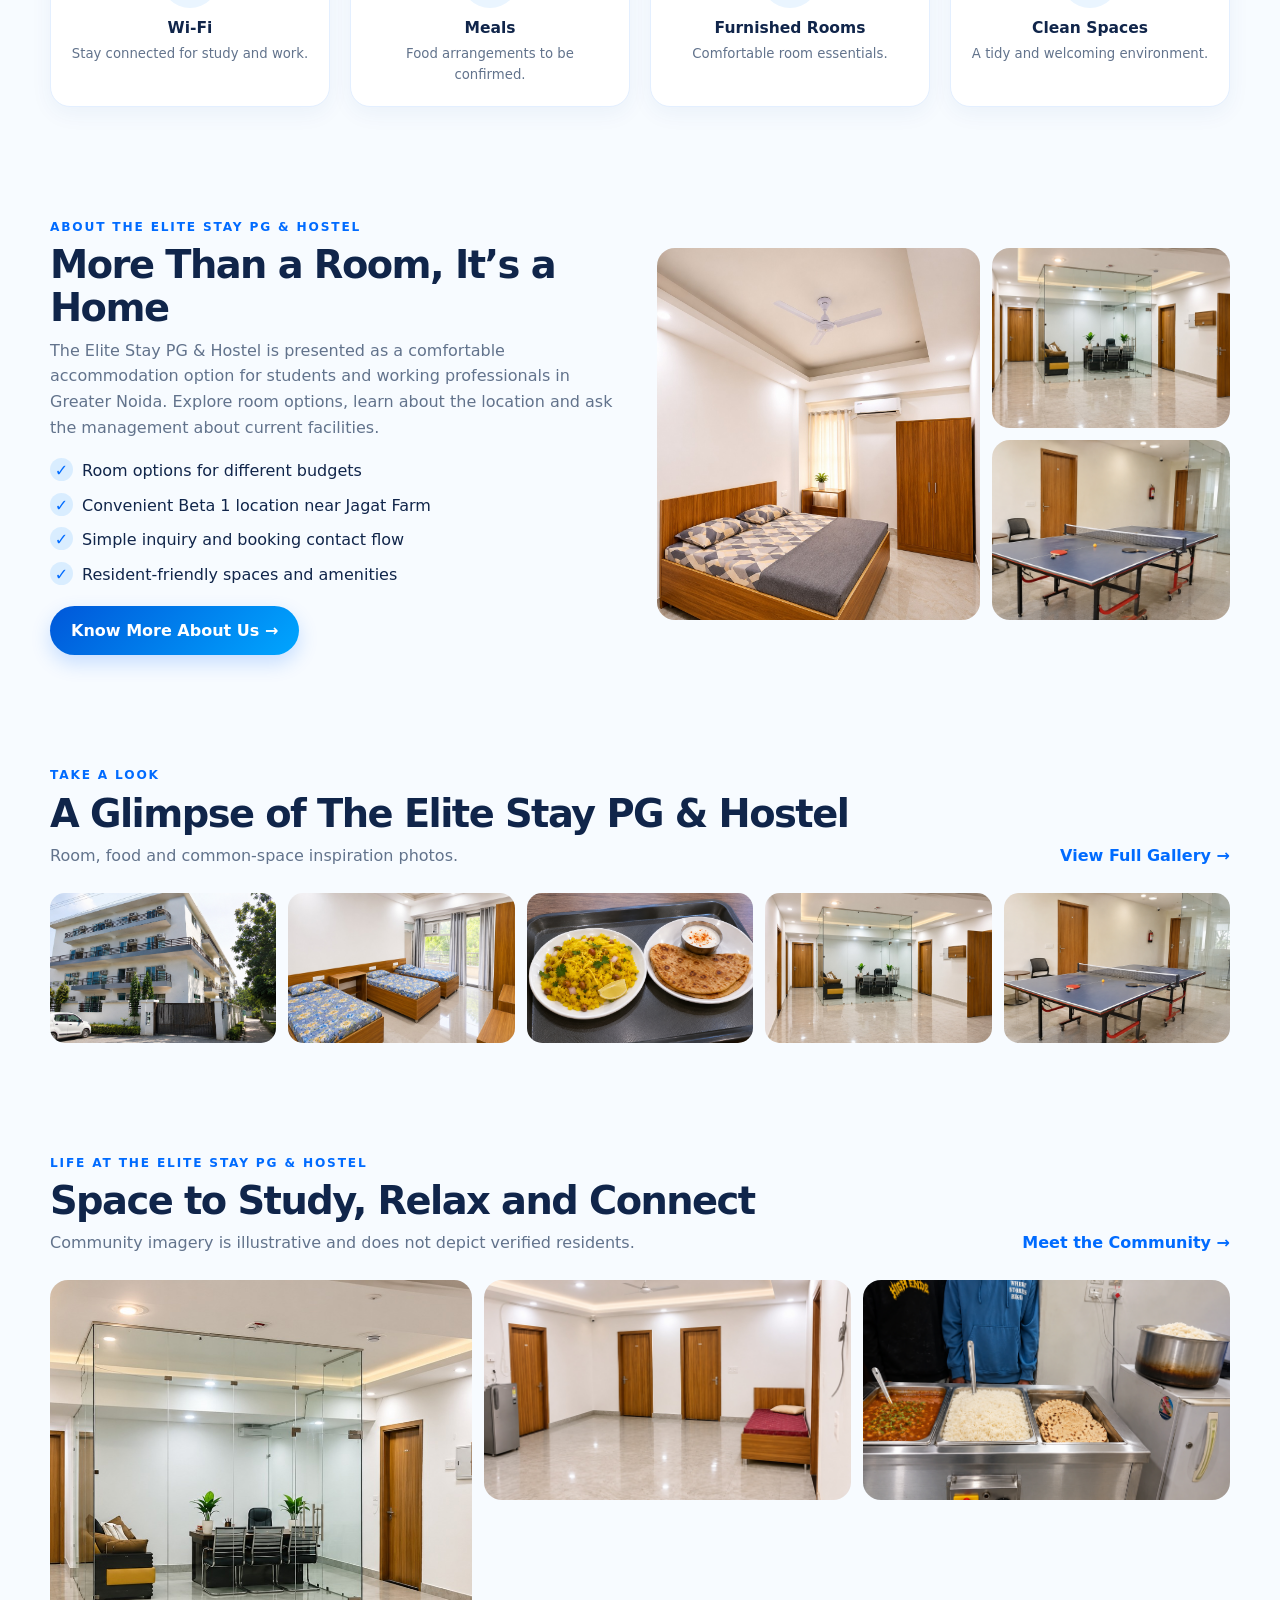
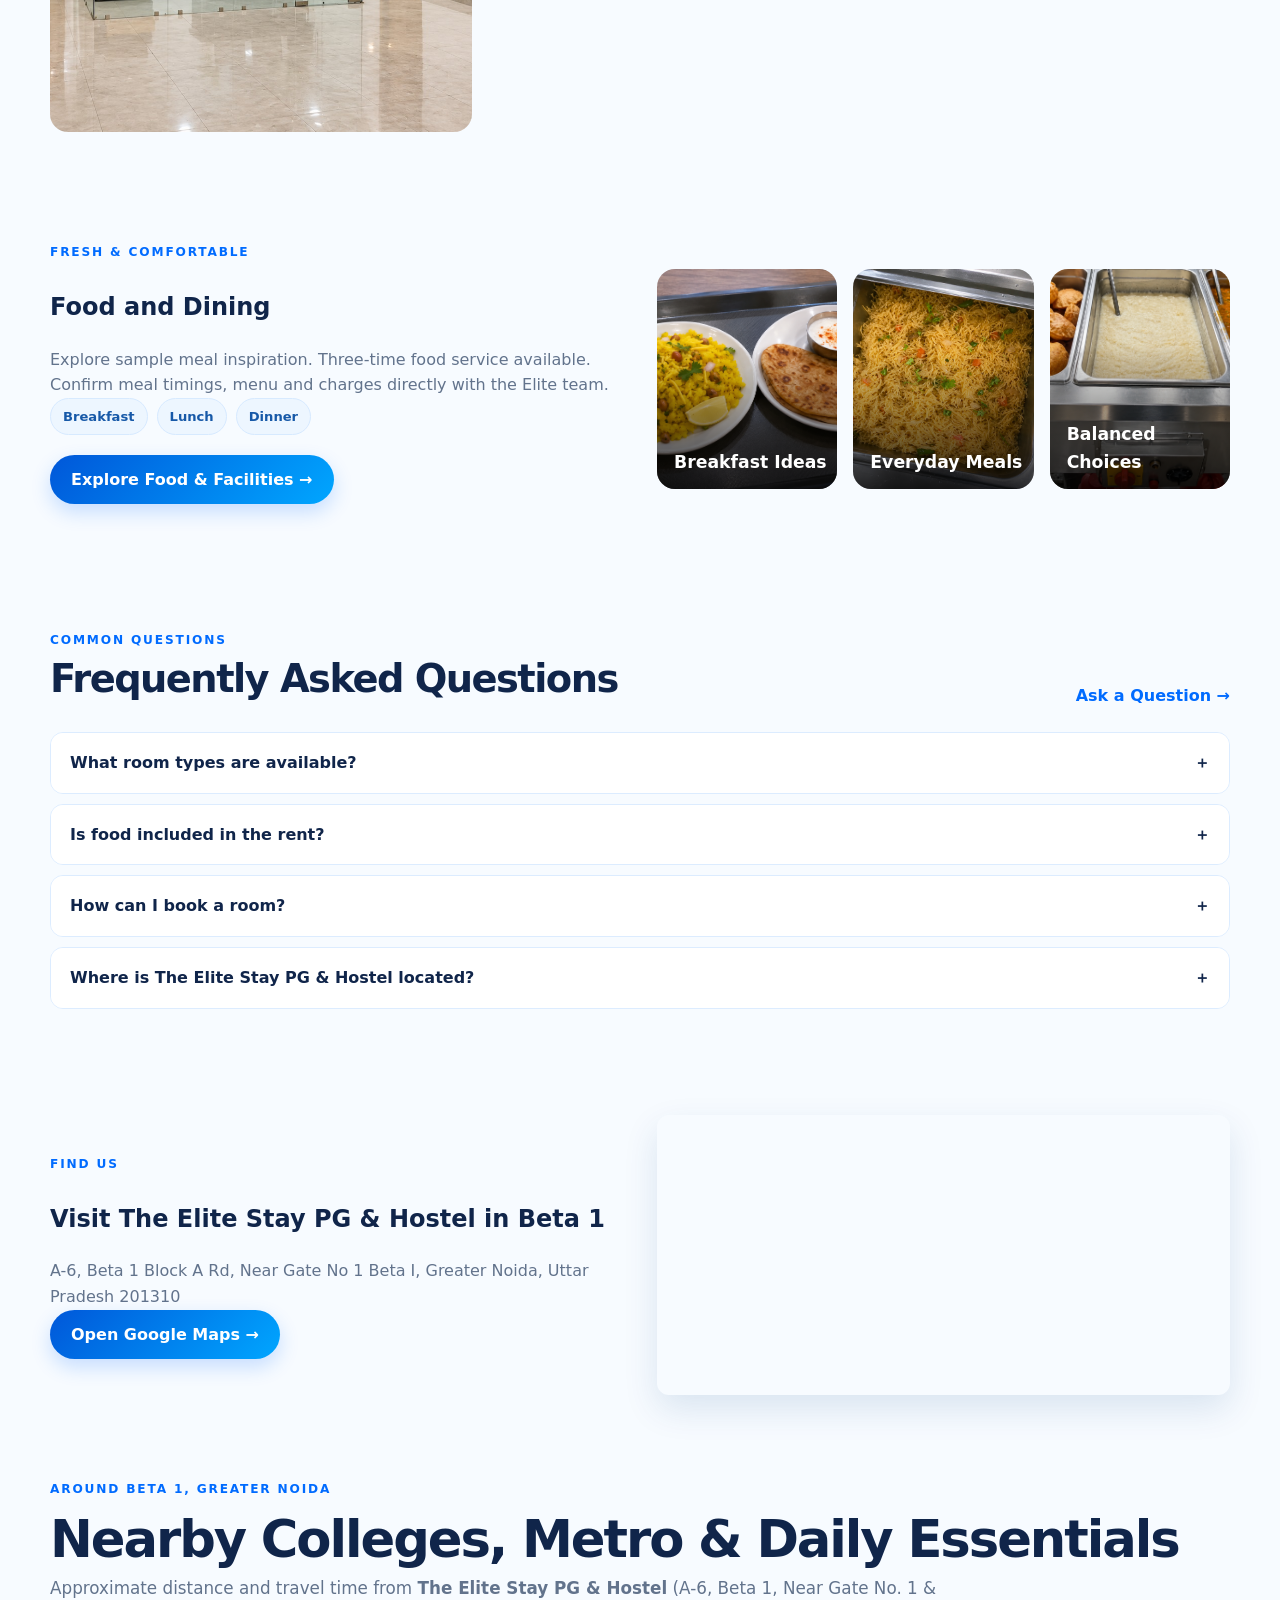
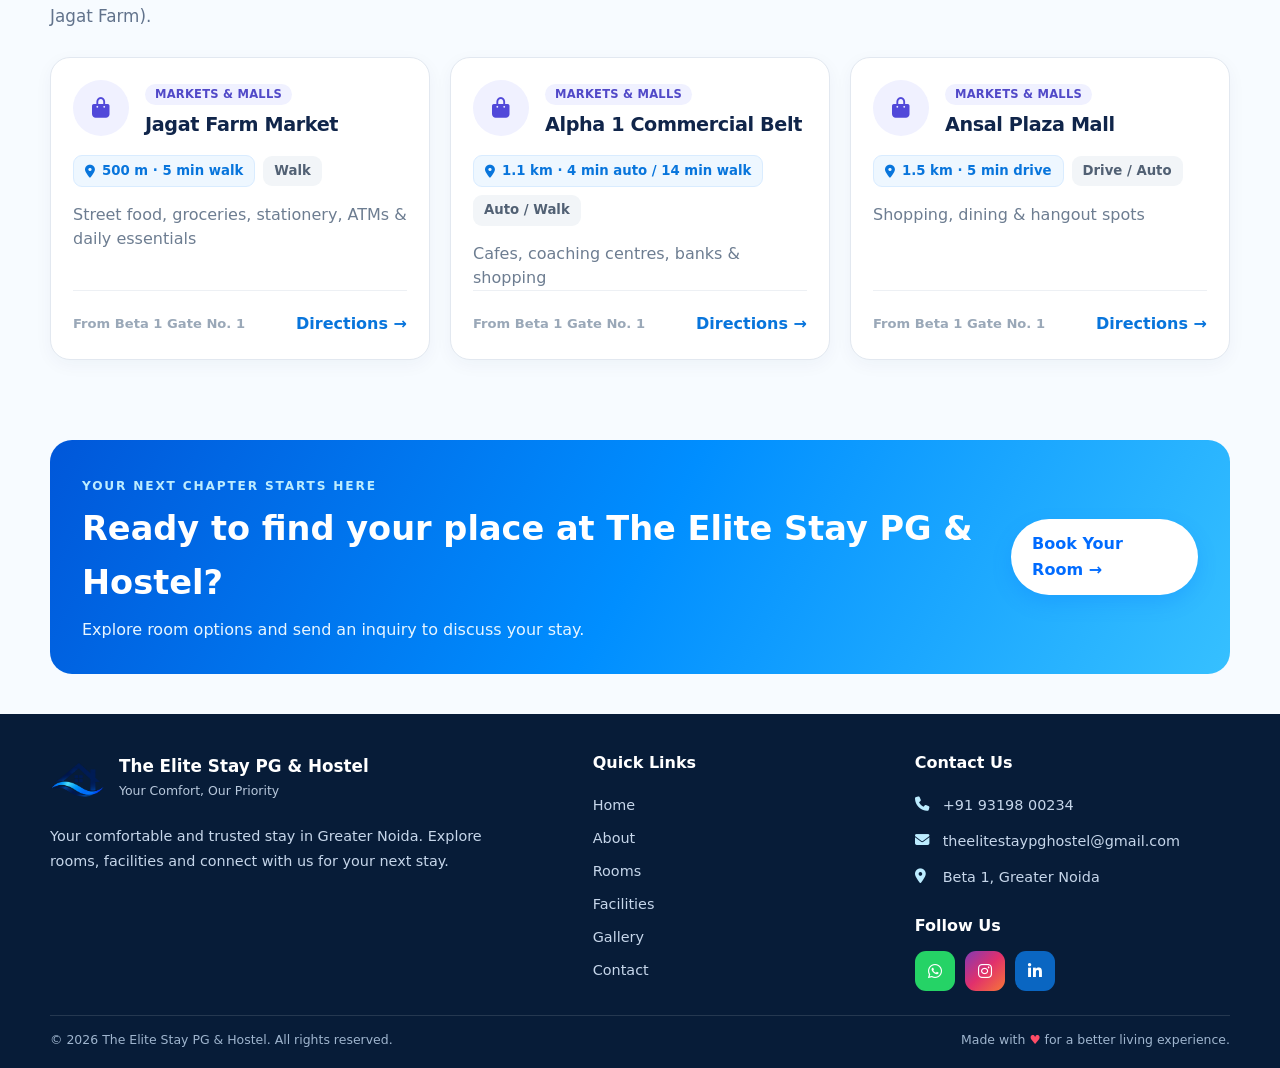
==== commit 9cdb73a6: "Initial commit - The Elite Stay Management" ====
--- a/index.html
+++ b/index.html
@@ -7,6 +7,11 @@
     <meta name="description"
         content="Explore The Elite Stay PG & Hostel rooms, facilities, gallery and contact information in Beta 1, Greater Noida.">
     <meta name="theme-color" content="#006bff">
+    <link rel="manifest" href="./manifest.json">
+    <meta name="mobile-web-app-capable" content="yes">
+    <meta name="apple-mobile-web-app-capable" content="yes">
+    <meta name="apple-mobile-web-app-status-bar-style" content="default">
+    <meta name="apple-mobile-web-app-title" content="Elite Stay PG">
     <title>Home | The Elite Stay PG & Hostel</title>
     <link rel="stylesheet" href="css/style.css">
     <link rel="stylesheet"
@@ -16,7 +21,7 @@
 <body class="page-home">
     <header class="topbar">
         <div    class="container nav"><a class="brand" href="index.html">
-    <img src="images/elite-stay-logo.png"
+    <img src="images/logo.png"
          alt="The Elite Stay PG & Hostel Logo"
          class="brand-logo">
     <span>
@@ -43,7 +48,7 @@
                         Community</span></div>
             </div>
             <div class="hero-photo"><img
-                    src="images/outdoor view.png"
+                    src="images/outdoor-view.png"
                     alt="The Elite Stay PG & Hostel accommodation inspiration" loading="lazy" class=""></div>
         </div>
     </section>
@@ -78,7 +83,7 @@
             <div class="grid rooms-grid">
                 <article class="card" data-room-card="4">
                     <div class="card-image"><img
-                            src="images/3 seater 3.jpeg"
+                            src="images/3-seater-room-3.jpeg"
                             alt="4 Seater Room" loading="lazy" class=""></div>
                     <div class="card-body">
                         <h3>4 Seater Room</h3>
@@ -94,7 +99,7 @@
                 </article>
                 <article class="card" data-room-card="3">
                     <div class="card-image"><img
-                            src="images/3 Seater Room.jpeg"
+                            src="images/3-seater-room.jpeg"
                             alt="3 Seater Room" loading="lazy" class=""></div>
                     <div class="card-body">
                         <h3>3 Seater Room</h3>
@@ -110,7 +115,7 @@
                 </article>
                 <article class="card" data-room-card="2">
                     <div class="card-image"><img
-                            src="images/Two Seater.jpeg"
+                            src="images/2-seater-room.png"
                             alt="2 Seater Room" loading="lazy" class=""></div>
                     <div class="card-body">
                         <h3>2 Seater Room</h3>
@@ -126,7 +131,7 @@
                 </article>
                 <article class="card" data-room-card="1">
                     <div class="card-image"><img
-                            src="images/single sharing private room 1.png"
+                            src="images/1-seater-room.png"
                             alt="1 Seater Room" loading="lazy" class=""></div>
                     <div class="card-body">
                         <h3>1 Seater Room</h3>
@@ -191,11 +196,11 @@
                 </ul><a class="btn" href="about.html">Know More About Us →</a>
             </div>
             <div class="photo-collage"><img
-                    src="images/Two Seater.jpeg"
+                    src="images/2-seater-room.png"
                     alt="Comfortable bedroom" loading="lazy" class=""><img
-                    src="images/Office area.jpeg"
+                    src="images/office-area.jpeg"
                     alt="Shared lounge" loading="lazy" class=""><img
-                    src="images/table tannish.png"
+                    src="images/table-tennis.png"
                     alt="Study space" loading="lazy" class=""></div>
         </div>
     </section>
@@ -208,15 +213,15 @@
                 </div><a class="text-link" href="gallery.html">View Full Gallery →</a>
             </div>
             <div class="gallery-strip"><img
-                    src="images/outdoor view.png"
+                    src="images/outdoor-view.png"
                     alt="Building inspiration" loading="lazy" class=""><img
-                    src="images/3 Seater Room.jpeg"
+                    src="images/3-seater-room.jpeg"
                     alt="Room inspiration" loading="lazy" class=""><img
-                    src="images/breakfast img 1.png"
+                    src="images/breakfast-1.png"
                     alt="Meal inspiration" loading="lazy" class=""><img
-                    src="images/Office area.jpeg"
+                    src="images/office-area.jpeg"
                     alt="Lounge inspiration" loading="lazy" class=""><img
-                    src="images/table tannish.png"
+                    src="images/table-tennis.png"
                     alt="Study area inspiration" loading="lazy" class=""></div>
         </div>
     </section>
@@ -229,9 +234,9 @@
                 </div><a class="text-link" href="gallery.html#residents">Meet the Community →</a>
             </div>
             <div class="resident-strip"><img
-                    src="images/Office area.jpeg"
+                    src="images/office-area.jpeg"
                     alt="Friends spending time together" loading="lazy" class=""><img
-                    src="images/varanda.jpeg"
+                    src="images/veranda.jpeg"
                     alt="People collaborating" loading="lazy" class=""><img
                     src="images/dinner.png"
                     alt="Fresh meal inspiration" loading="lazy" class=""></div>
@@ -249,10 +254,10 @@
             </div>
             <div class="food-grid">
                 <div class="food-card"><img
-                        src="images/breakfast img 1.png"
+                        src="images/breakfast-1.png"
                         alt="Meal inspiration" loading="lazy" class=""><strong>Breakfast Ideas</strong></div>
                 <div class="food-card"><img
-                        src="images/breakfast img 2.png"
+                        src="images/breakfast-2.png"
                         alt="Fresh food inspiration" loading="lazy" class=""><strong>Everyday Meals</strong></div>
                 <div class="food-card"><img
                         src="images/lunch.png"
@@ -375,7 +380,7 @@
     <div class="elite-footer-grid">
       <div class="elite-footer-column elite-footer-about">
         <div class="elite-footer-brand">
-          <img src="images/elite-stay-logo.png" alt="The Elite Stay PG & Hostel Logo" class="elite-footer-logo">
+          <img src="images/logo.png" alt="The Elite Stay PG & Hostel Logo" class="elite-footer-logo">
           <div>
             <strong>The Elite Stay PG & Hostel</strong>
             <span>Your Comfort, Our Priority</span>
--- a/css/style.css
+++ b/css/style.css
@@ -236,7 +236,7 @@
   content: "";
   position: absolute;
   inset: 0;
-  background: linear-gradient(90deg, rgba(3, 35, 94, .94), rgba(0, 83, 198, .78) 43%, rgba(0, 92, 200, .12)), url('../images/PG Exterior.png') center/cover;
+  background: linear-gradient(90deg, rgba(3, 35, 94, .94), rgba(0, 83, 198, .78) 43%, rgba(0, 92, 200, .12)), url('../images/pg-exterior.png') center/cover;
   z-index: -1
 }
 
@@ -1372,7 +1372,7 @@
 /* --- Page-specific visual identities: one shared brand, six distinct page banners --- */
 .page-home .hero:before {
   background: linear-gradient(105deg, rgba(3, 35, 94, .96), rgba(0, 83, 198, .77) 47%, rgba(0, 92, 200, .1)),
-    url('../images/outdoor view.png') center/cover;
+    url('../images/outdoor-view.png') center/cover;
 }
 
 .page-home .hero-grid {
@@ -1386,7 +1386,7 @@
 
 .page-about .hero:before {
   background: linear-gradient(100deg, rgba(4, 40, 102, .96), rgba(0, 111, 220, .72) 57%, rgba(39, 184, 255, .25)),
-    url('../images/outdoor view.png') center/cover;
+    url('../images/outdoor-view.png') center/cover;
 }
 
 .page-about .hero-grid {
@@ -1406,7 +1406,7 @@
 
 .page-rooms .hero:before {
   background: linear-gradient(90deg, #052b69 0%, rgba(0, 80, 178, .95) 36%, rgba(0, 95, 190, .18) 100%),
-    url('../images/Two Seater.jpeg') center/cover;
+    url('../images/2-seater-room.png') center/cover;
 }
 
 .page-rooms .hero-grid {
@@ -1425,7 +1425,7 @@
 
 .page-facilities .hero:before {
   background: linear-gradient(120deg, rgba(3, 47, 105, .94), rgba(0, 121, 225, .7) 55%, rgba(0, 166, 255, .2)),
-    url('../images/Office area.jpeg') center/cover;
+    url('../images/office-area.jpeg') center/cover;
 }
 
 .page-facilities .hero-grid {
@@ -1441,7 +1441,7 @@
 
 .page-gallery .hero:before {
   background: linear-gradient(100deg, rgba(2, 34, 84, .93), rgba(0, 89, 200, .72) 45%, rgba(0, 166, 255, .12)),
-    url('../images/Office area.jpeg') center/cover;
+    url('../images/office-area.jpeg') center/cover;
 }
 
 .page-gallery .hero-grid {
@@ -1457,7 +1457,7 @@
 
 .page-contact .hero:before {
   background: linear-gradient(115deg, rgba(3, 35, 94, .97), rgba(0, 90, 195, .82) 50%, rgba(0, 166, 255, .18)),
-    url('../images/Office area.jpeg') center/cover;
+    url('../images/office-area.jpeg') center/cover;
 }
 
 .page-contact .hero-grid {
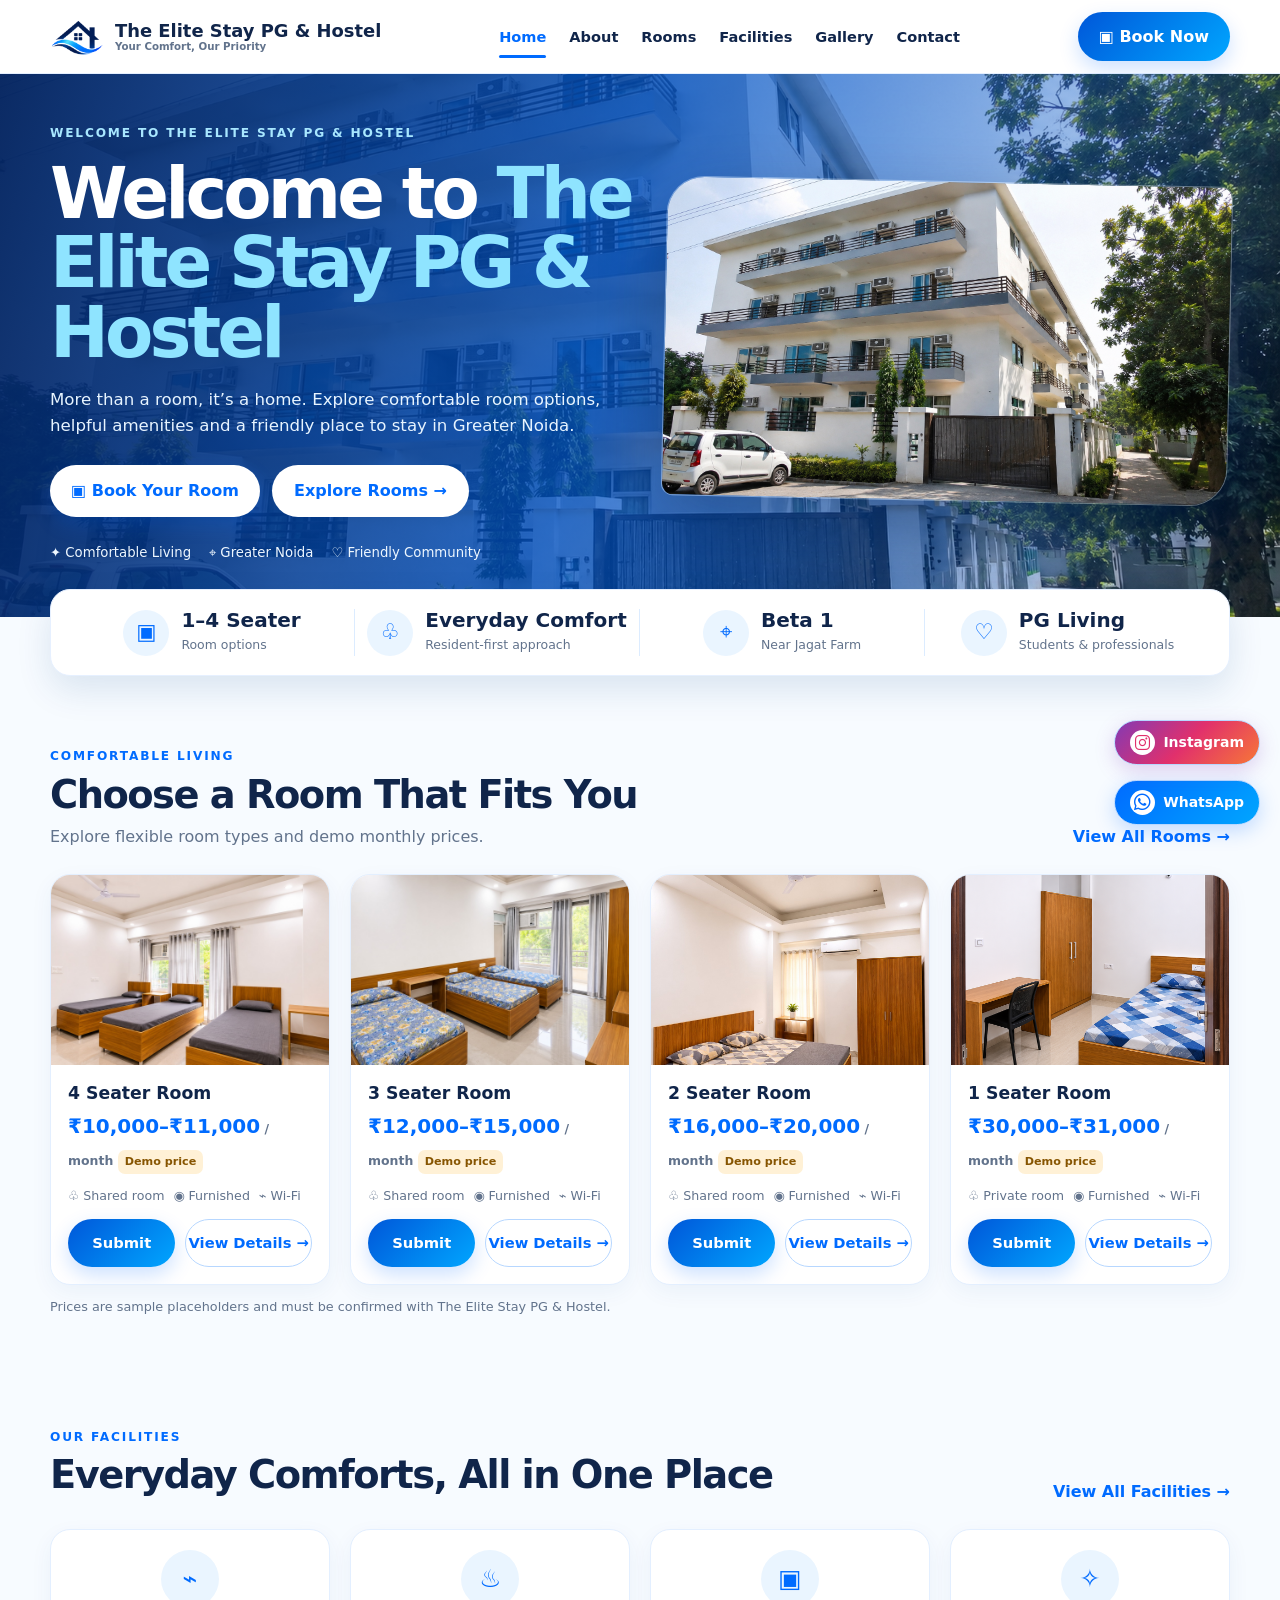
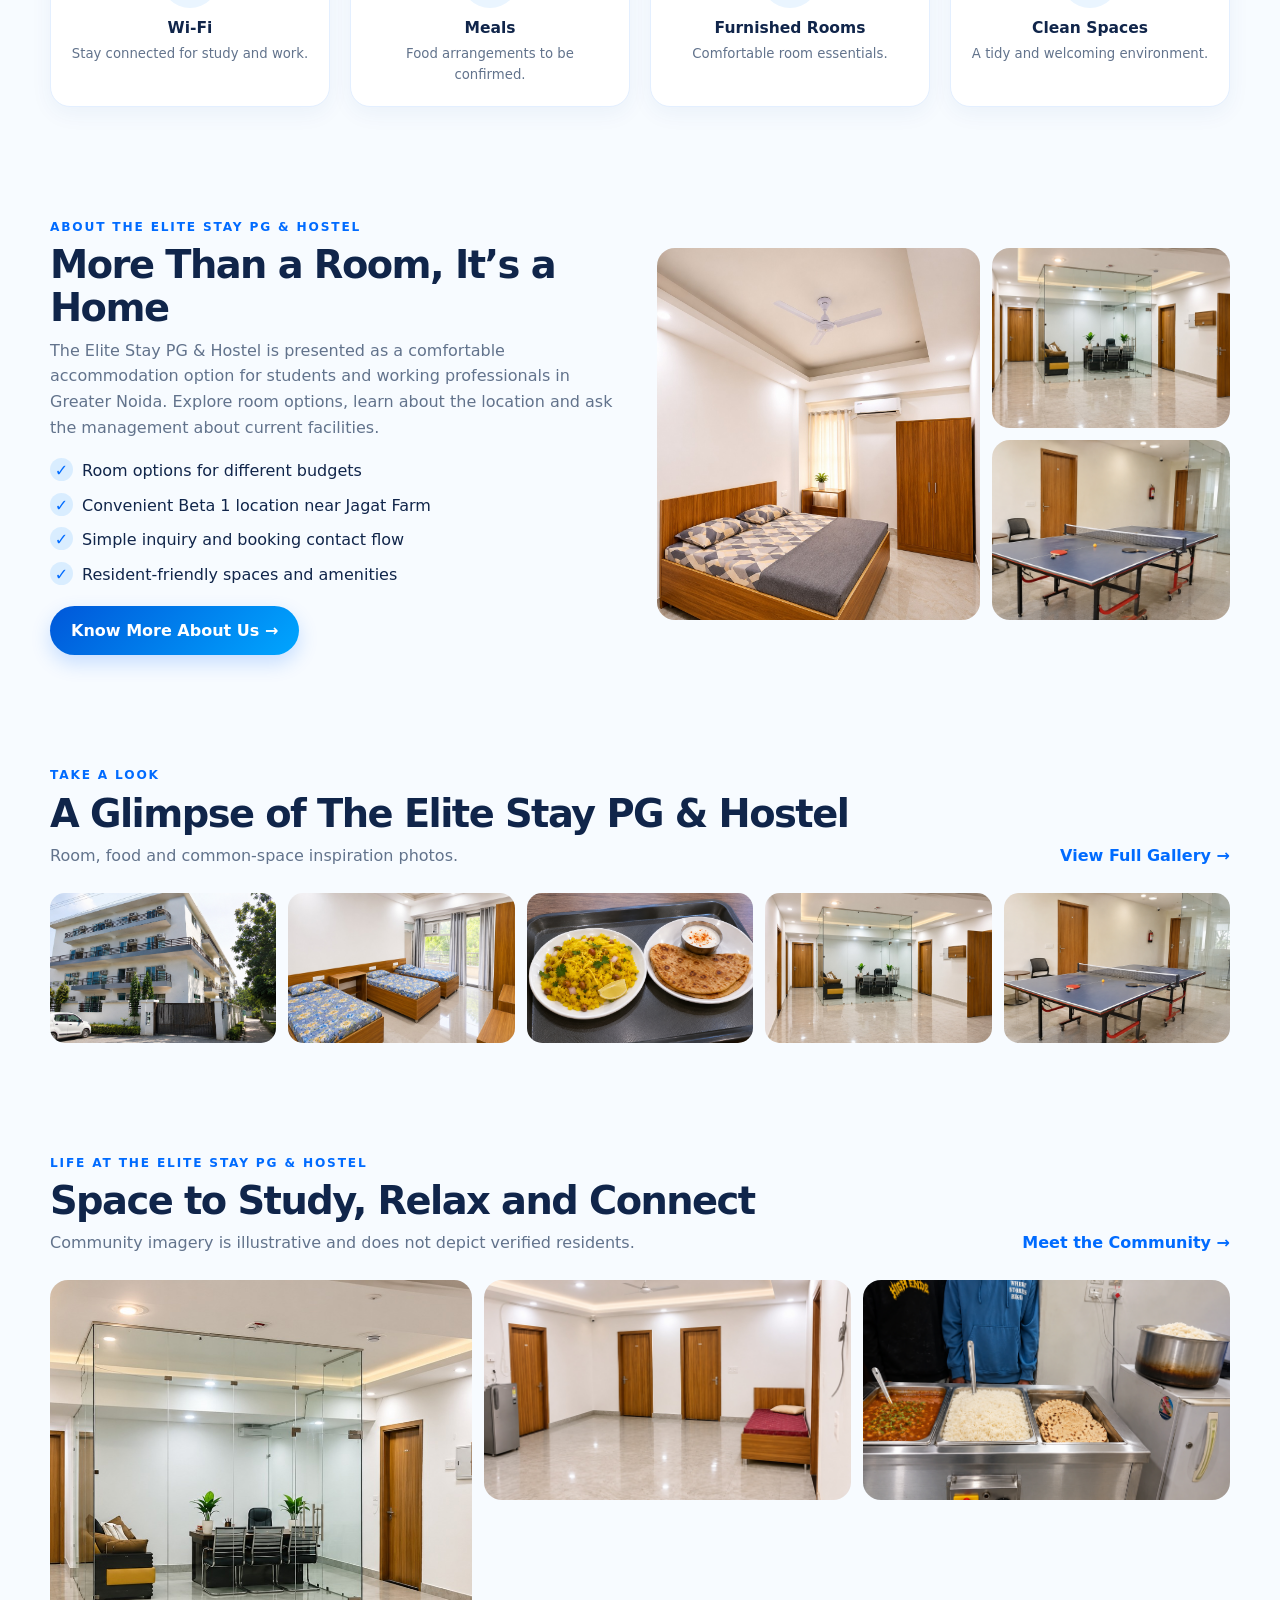
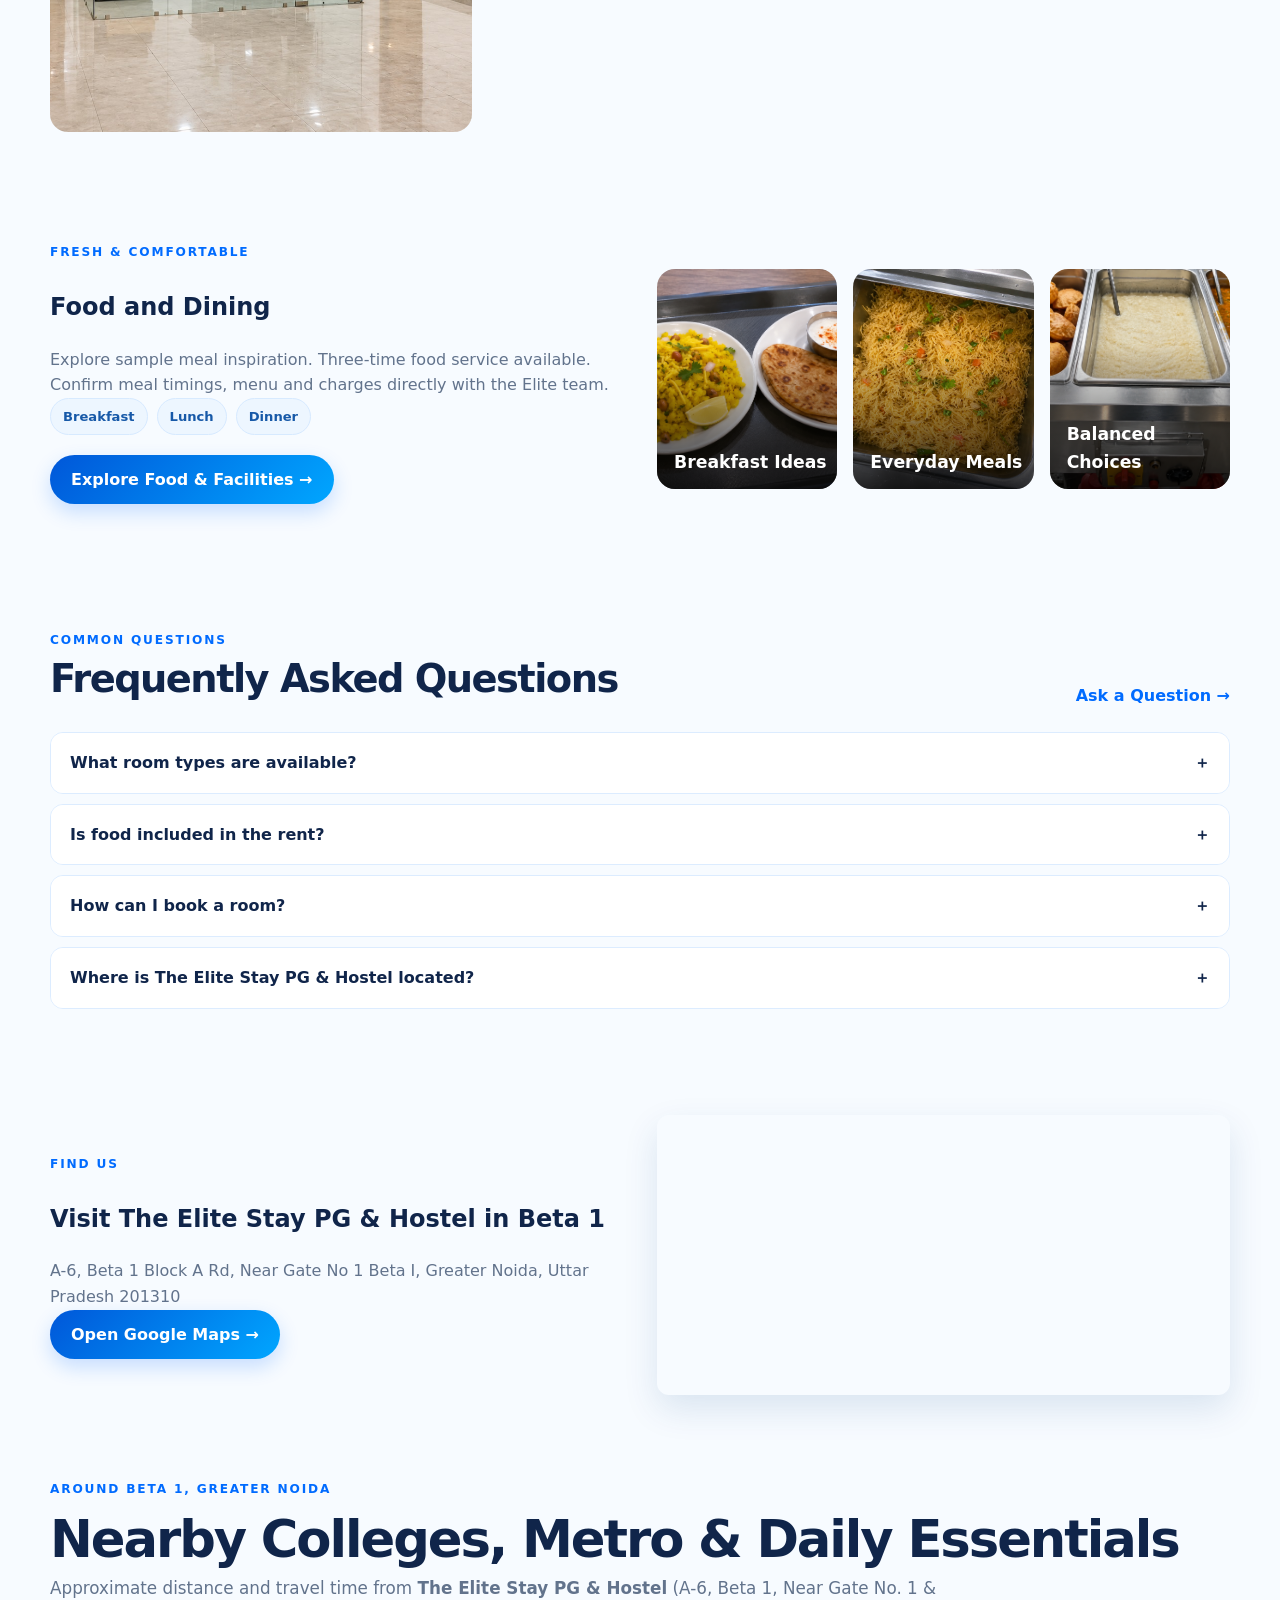
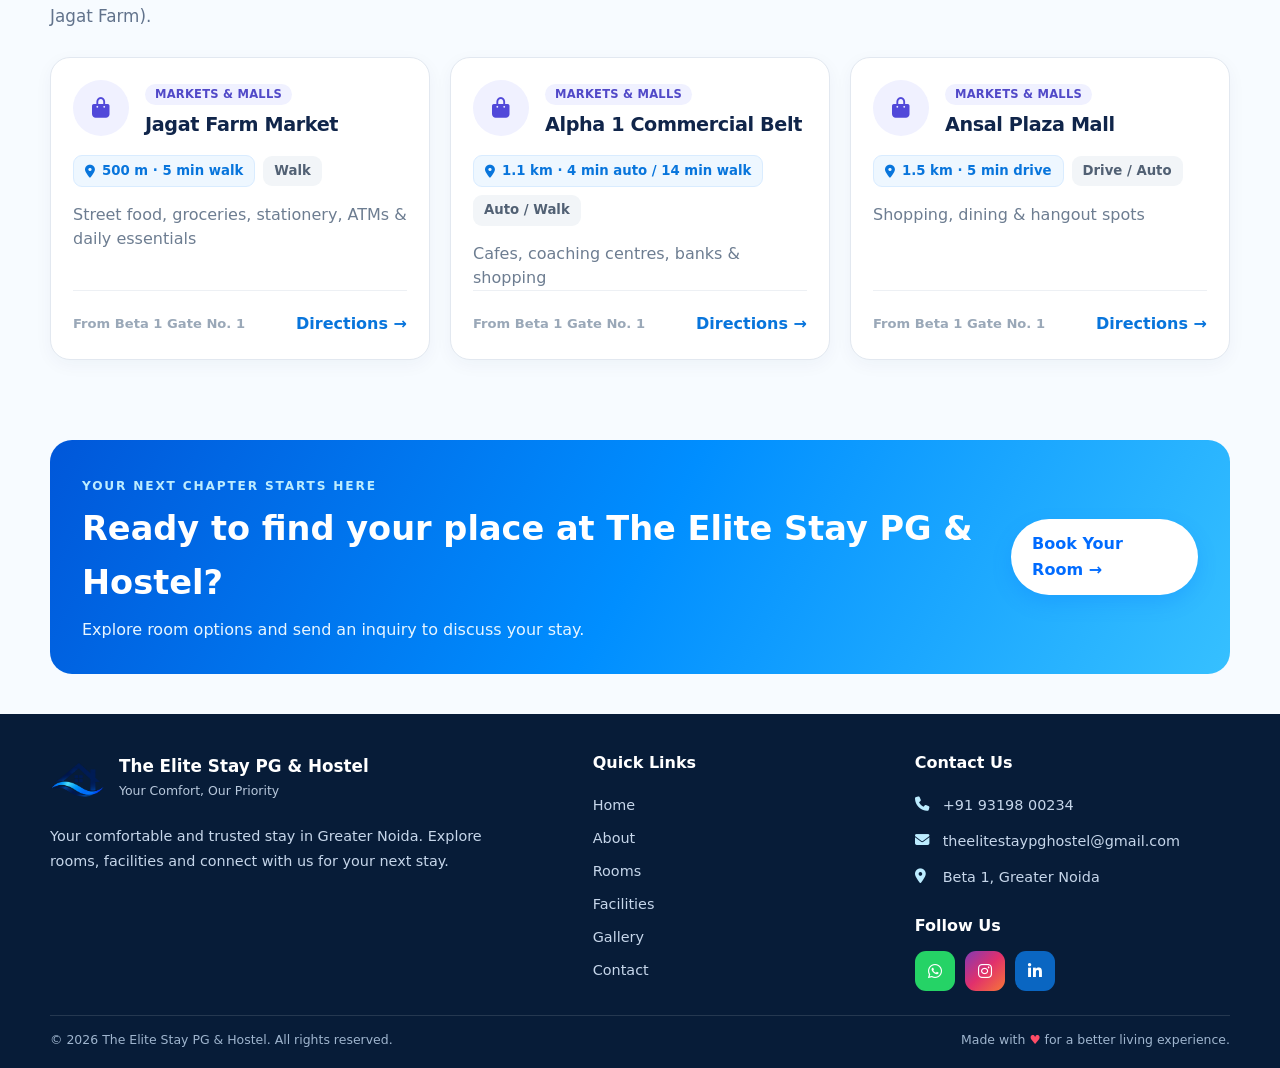
==== commit fb2c652b: "Initial commit - The Elite Stay Management" ====
--- a/index.html
+++ b/index.html
@@ -21,7 +21,7 @@
 <body class="page-home">
     <header class="topbar">
         <div    class="container nav"><a class="brand" href="index.html">
-    <img src="images/logo.png"
+    <img src="images/elite-stay-logo.png"
          alt="The Elite Stay PG & Hostel Logo"
          class="brand-logo">
     <span>
@@ -48,7 +48,7 @@
                         Community</span></div>
             </div>
             <div class="hero-photo"><img
-                    src="images/outdoor-view.png"
+                    src="images/outdoor view.png"
                     alt="The Elite Stay PG & Hostel accommodation inspiration" loading="lazy" class=""></div>
         </div>
     </section>
@@ -83,7 +83,7 @@
             <div class="grid rooms-grid">
                 <article class="card" data-room-card="4">
                     <div class="card-image"><img
-                            src="images/3-seater-room-3.jpeg"
+                            src="images/3 seater 3.jpeg"
                             alt="4 Seater Room" loading="lazy" class=""></div>
                     <div class="card-body">
                         <h3>4 Seater Room</h3>
@@ -99,7 +99,7 @@
                 </article>
                 <article class="card" data-room-card="3">
                     <div class="card-image"><img
-                            src="images/3-seater-room.jpeg"
+                            src="images/3 Seater Room.jpeg"
                             alt="3 Seater Room" loading="lazy" class=""></div>
                     <div class="card-body">
                         <h3>3 Seater Room</h3>
@@ -115,7 +115,7 @@
                 </article>
                 <article class="card" data-room-card="2">
                     <div class="card-image"><img
-                            src="images/2-seater-room.png"
+                            src="images/Two Seater.jpeg"
                             alt="2 Seater Room" loading="lazy" class=""></div>
                     <div class="card-body">
                         <h3>2 Seater Room</h3>
@@ -131,7 +131,7 @@
                 </article>
                 <article class="card" data-room-card="1">
                     <div class="card-image"><img
-                            src="images/1-seater-room.png"
+                            src="images/single sharing private room 1.png"
                             alt="1 Seater Room" loading="lazy" class=""></div>
                     <div class="card-body">
                         <h3>1 Seater Room</h3>
@@ -196,11 +196,11 @@
                 </ul><a class="btn" href="about.html">Know More About Us →</a>
             </div>
             <div class="photo-collage"><img
-                    src="images/2-seater-room.png"
+                    src="images/Two Seater.jpeg"
                     alt="Comfortable bedroom" loading="lazy" class=""><img
-                    src="images/office-area.jpeg"
+                    src="images/Office area.jpeg"
                     alt="Shared lounge" loading="lazy" class=""><img
-                    src="images/table-tennis.png"
+                    src="images/table tannish.png"
                     alt="Study space" loading="lazy" class=""></div>
         </div>
     </section>
@@ -213,15 +213,15 @@
                 </div><a class="text-link" href="gallery.html">View Full Gallery →</a>
             </div>
             <div class="gallery-strip"><img
-                    src="images/outdoor-view.png"
+                    src="images/outdoor view.png"
                     alt="Building inspiration" loading="lazy" class=""><img
-                    src="images/3-seater-room.jpeg"
+                    src="images/3 Seater Room.jpeg"
                     alt="Room inspiration" loading="lazy" class=""><img
-                    src="images/breakfast-1.png"
+                    src="images/breakfast img 1.png"
                     alt="Meal inspiration" loading="lazy" class=""><img
-                    src="images/office-area.jpeg"
+                    src="images/Office area.jpeg"
                     alt="Lounge inspiration" loading="lazy" class=""><img
-                    src="images/table-tennis.png"
+                    src="images/table tannish.png"
                     alt="Study area inspiration" loading="lazy" class=""></div>
         </div>
     </section>
@@ -234,9 +234,9 @@
                 </div><a class="text-link" href="gallery.html#residents">Meet the Community →</a>
             </div>
             <div class="resident-strip"><img
-                    src="images/office-area.jpeg"
+                    src="images/Office area.jpeg"
                     alt="Friends spending time together" loading="lazy" class=""><img
-                    src="images/veranda.jpeg"
+                    src="images/varanda.jpeg"
                     alt="People collaborating" loading="lazy" class=""><img
                     src="images/dinner.png"
                     alt="Fresh meal inspiration" loading="lazy" class=""></div>
@@ -254,10 +254,10 @@
             </div>
             <div class="food-grid">
                 <div class="food-card"><img
-                        src="images/breakfast-1.png"
+                        src="images/breakfast img 1.png"
                         alt="Meal inspiration" loading="lazy" class=""><strong>Breakfast Ideas</strong></div>
                 <div class="food-card"><img
-                        src="images/breakfast-2.png"
+                        src="images/breakfast img 2.png"
                         alt="Fresh food inspiration" loading="lazy" class=""><strong>Everyday Meals</strong></div>
                 <div class="food-card"><img
                         src="images/lunch.png"
@@ -380,7 +380,7 @@
     <div class="elite-footer-grid">
       <div class="elite-footer-column elite-footer-about">
         <div class="elite-footer-brand">
-          <img src="images/logo.png" alt="The Elite Stay PG & Hostel Logo" class="elite-footer-logo">
+          <img src="images/elite-stay-logo.png" alt="The Elite Stay PG & Hostel Logo" class="elite-footer-logo">
           <div>
             <strong>The Elite Stay PG & Hostel</strong>
             <span>Your Comfort, Our Priority</span>
--- a/css/style.css
+++ b/css/style.css
@@ -236,7 +236,7 @@
   content: "";
   position: absolute;
   inset: 0;
-  background: linear-gradient(90deg, rgba(3, 35, 94, .94), rgba(0, 83, 198, .78) 43%, rgba(0, 92, 200, .12)), url('../images/pg-exterior.png') center/cover;
+  background: linear-gradient(90deg, rgba(3, 35, 94, .94), rgba(0, 83, 198, .78) 43%, rgba(0, 92, 200, .12)), url('../images/PG Exterior.png') center/cover;
   z-index: -1
 }
 
@@ -1372,7 +1372,7 @@
 /* --- Page-specific visual identities: one shared brand, six distinct page banners --- */
 .page-home .hero:before {
   background: linear-gradient(105deg, rgba(3, 35, 94, .96), rgba(0, 83, 198, .77) 47%, rgba(0, 92, 200, .1)),
-    url('../images/outdoor-view.png') center/cover;
+    url('../images/outdoor view.png') center/cover;
 }
 
 .page-home .hero-grid {
@@ -1386,7 +1386,7 @@
 
 .page-about .hero:before {
   background: linear-gradient(100deg, rgba(4, 40, 102, .96), rgba(0, 111, 220, .72) 57%, rgba(39, 184, 255, .25)),
-    url('../images/outdoor-view.png') center/cover;
+    url('../images/outdoor view.png') center/cover;
 }
 
 .page-about .hero-grid {
@@ -1406,7 +1406,7 @@
 
 .page-rooms .hero:before {
   background: linear-gradient(90deg, #052b69 0%, rgba(0, 80, 178, .95) 36%, rgba(0, 95, 190, .18) 100%),
-    url('../images/2-seater-room.png') center/cover;
+    url('../images/Two Seater.jpeg') center/cover;
 }
 
 .page-rooms .hero-grid {
@@ -1425,7 +1425,7 @@
 
 .page-facilities .hero:before {
   background: linear-gradient(120deg, rgba(3, 47, 105, .94), rgba(0, 121, 225, .7) 55%, rgba(0, 166, 255, .2)),
-    url('../images/office-area.jpeg') center/cover;
+    url('../images/Office area.jpeg') center/cover;
 }
 
 .page-facilities .hero-grid {
@@ -1441,7 +1441,7 @@
 
 .page-gallery .hero:before {
   background: linear-gradient(100deg, rgba(2, 34, 84, .93), rgba(0, 89, 200, .72) 45%, rgba(0, 166, 255, .12)),
-    url('../images/office-area.jpeg') center/cover;
+    url('../images/Office area.jpeg') center/cover;
 }
 
 .page-gallery .hero-grid {
@@ -1457,7 +1457,7 @@
 
 .page-contact .hero:before {
   background: linear-gradient(115deg, rgba(3, 35, 94, .97), rgba(0, 90, 195, .82) 50%, rgba(0, 166, 255, .18)),
-    url('../images/office-area.jpeg') center/cover;
+    url('../images/Office area.jpeg') center/cover;
 }
 
 .page-contact .hero-grid {
